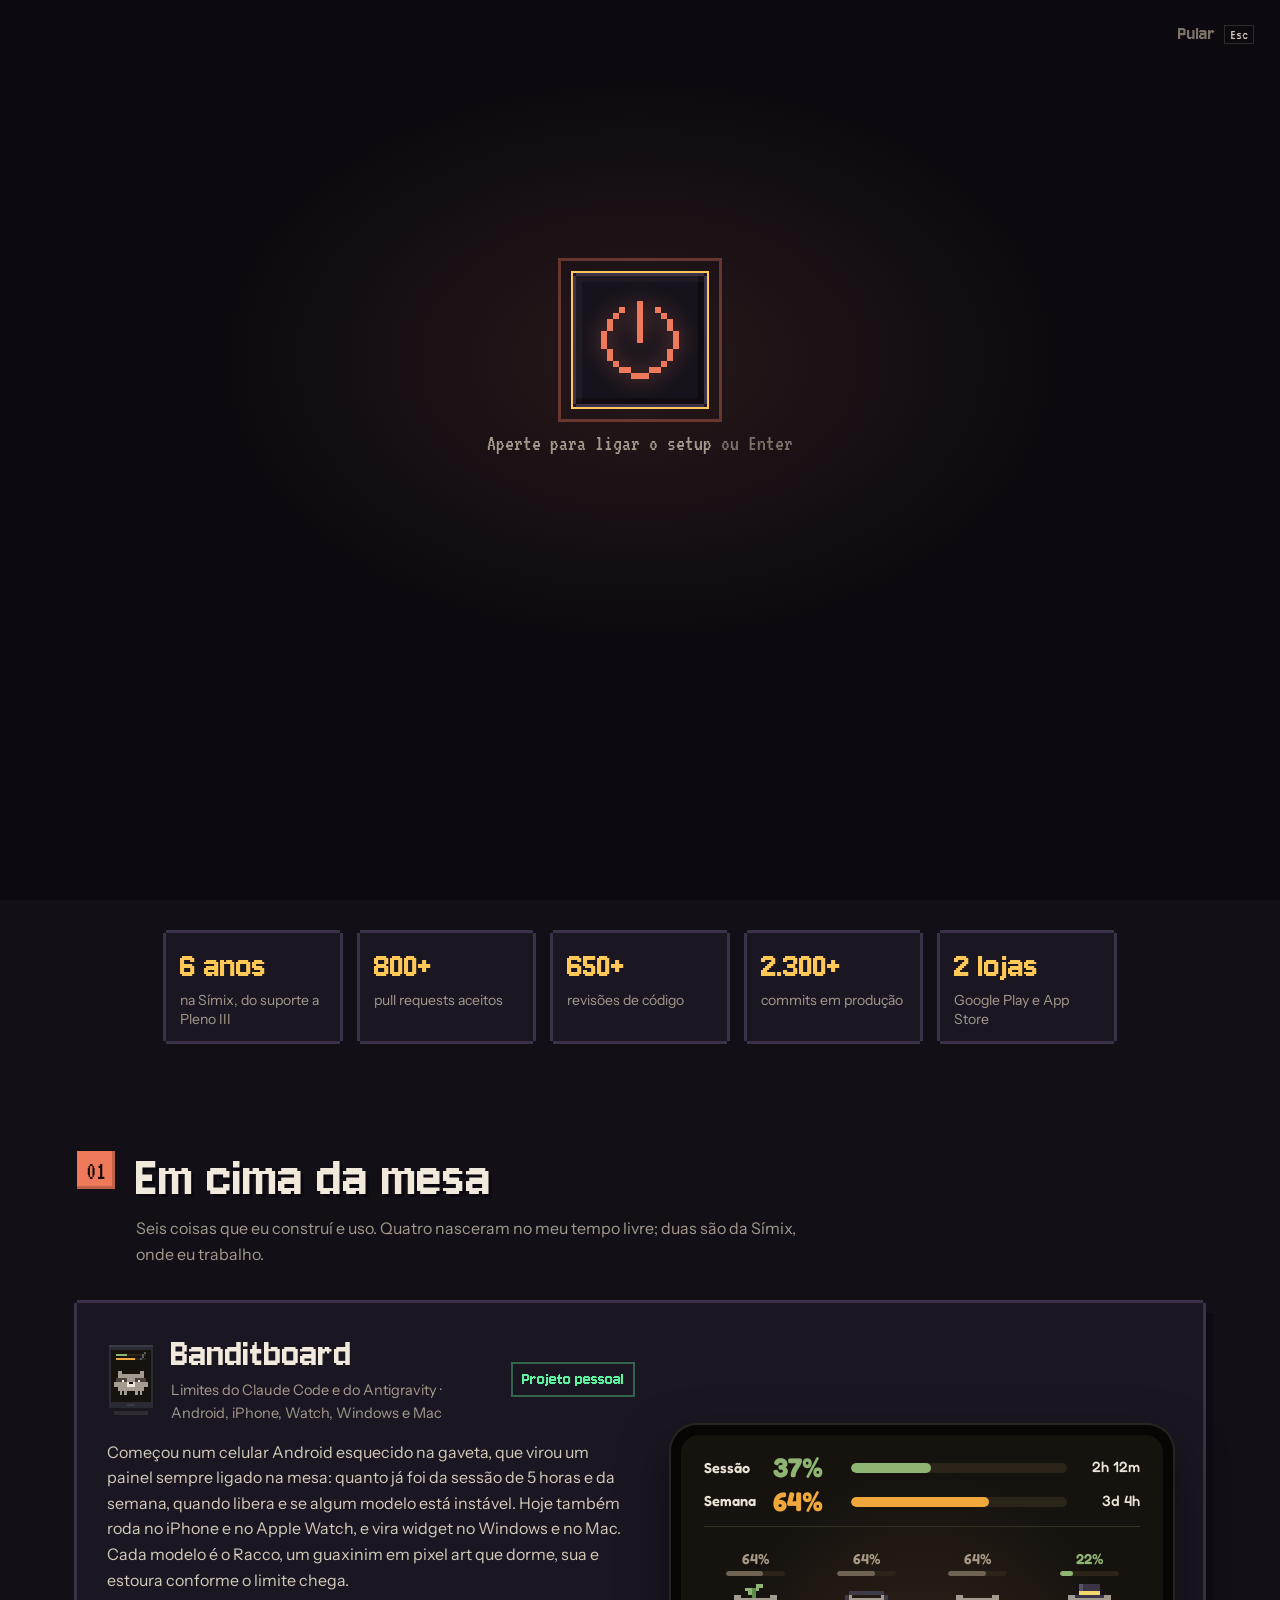
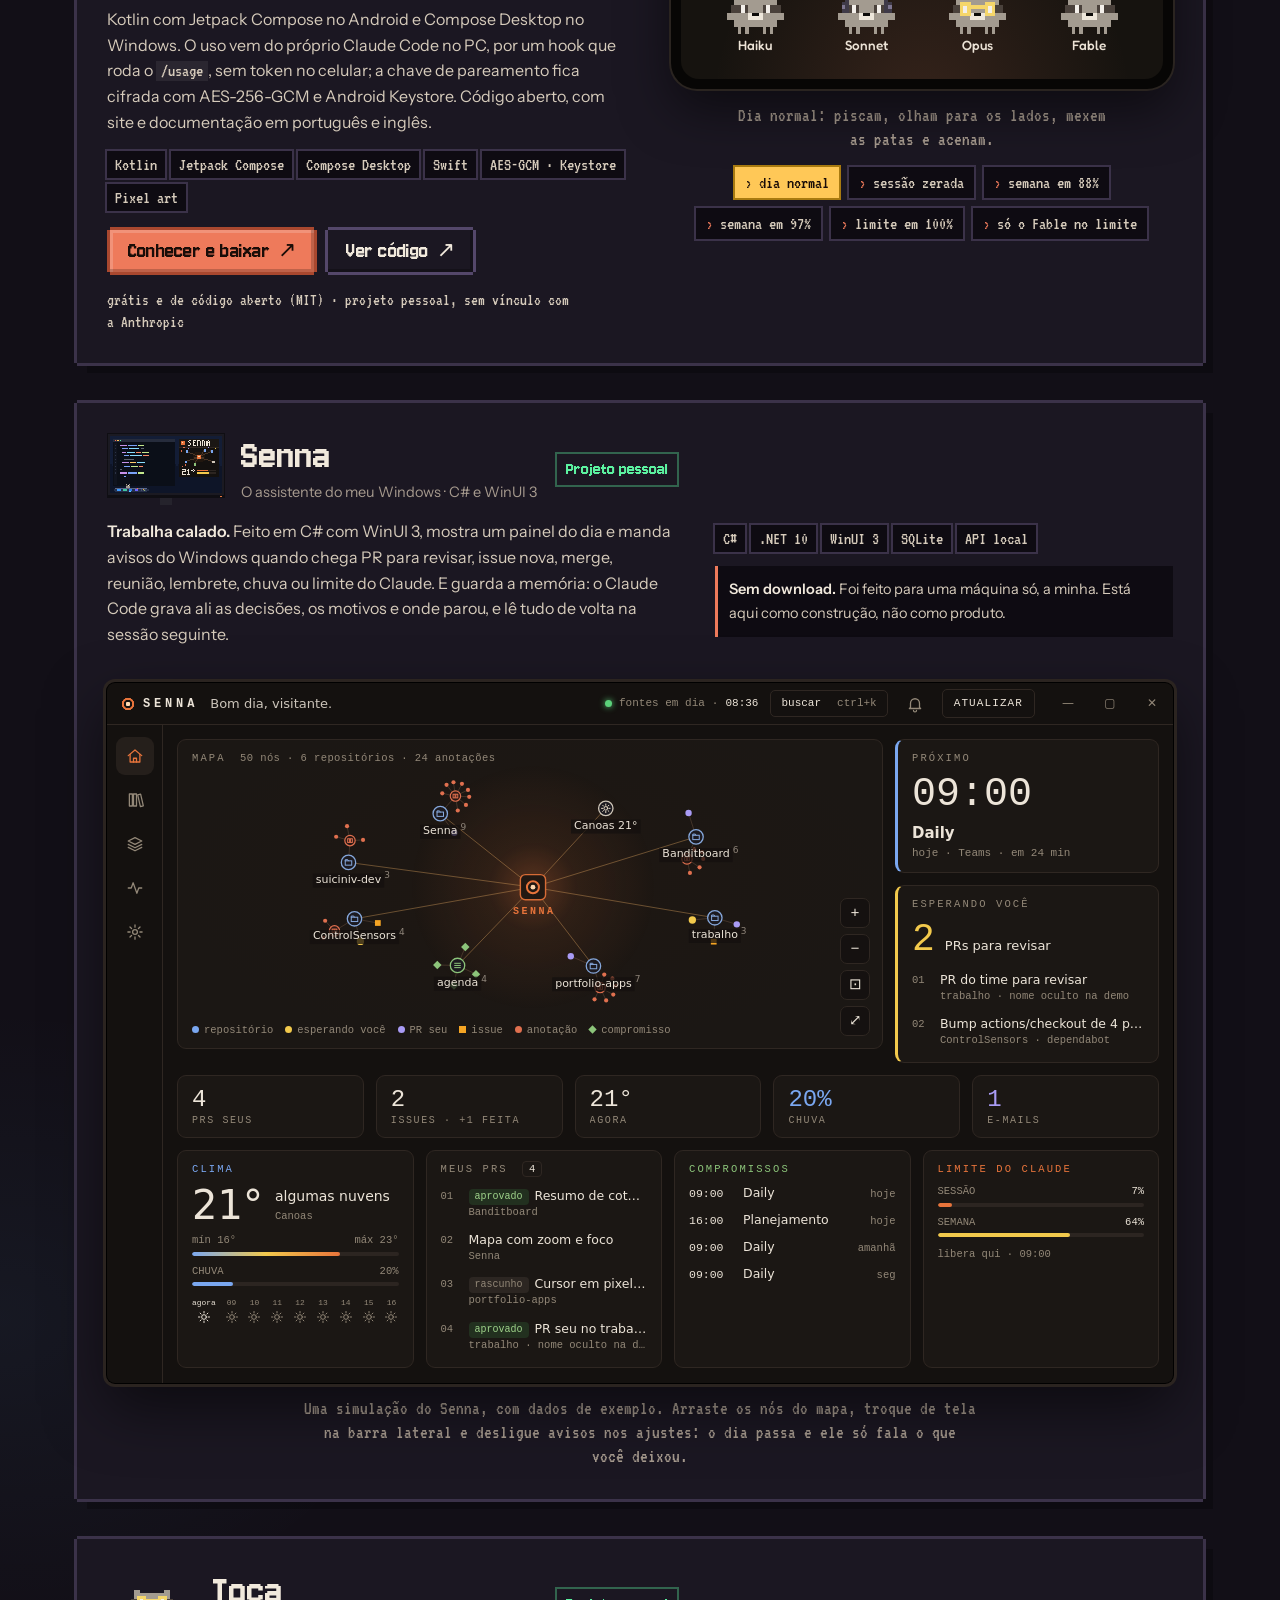
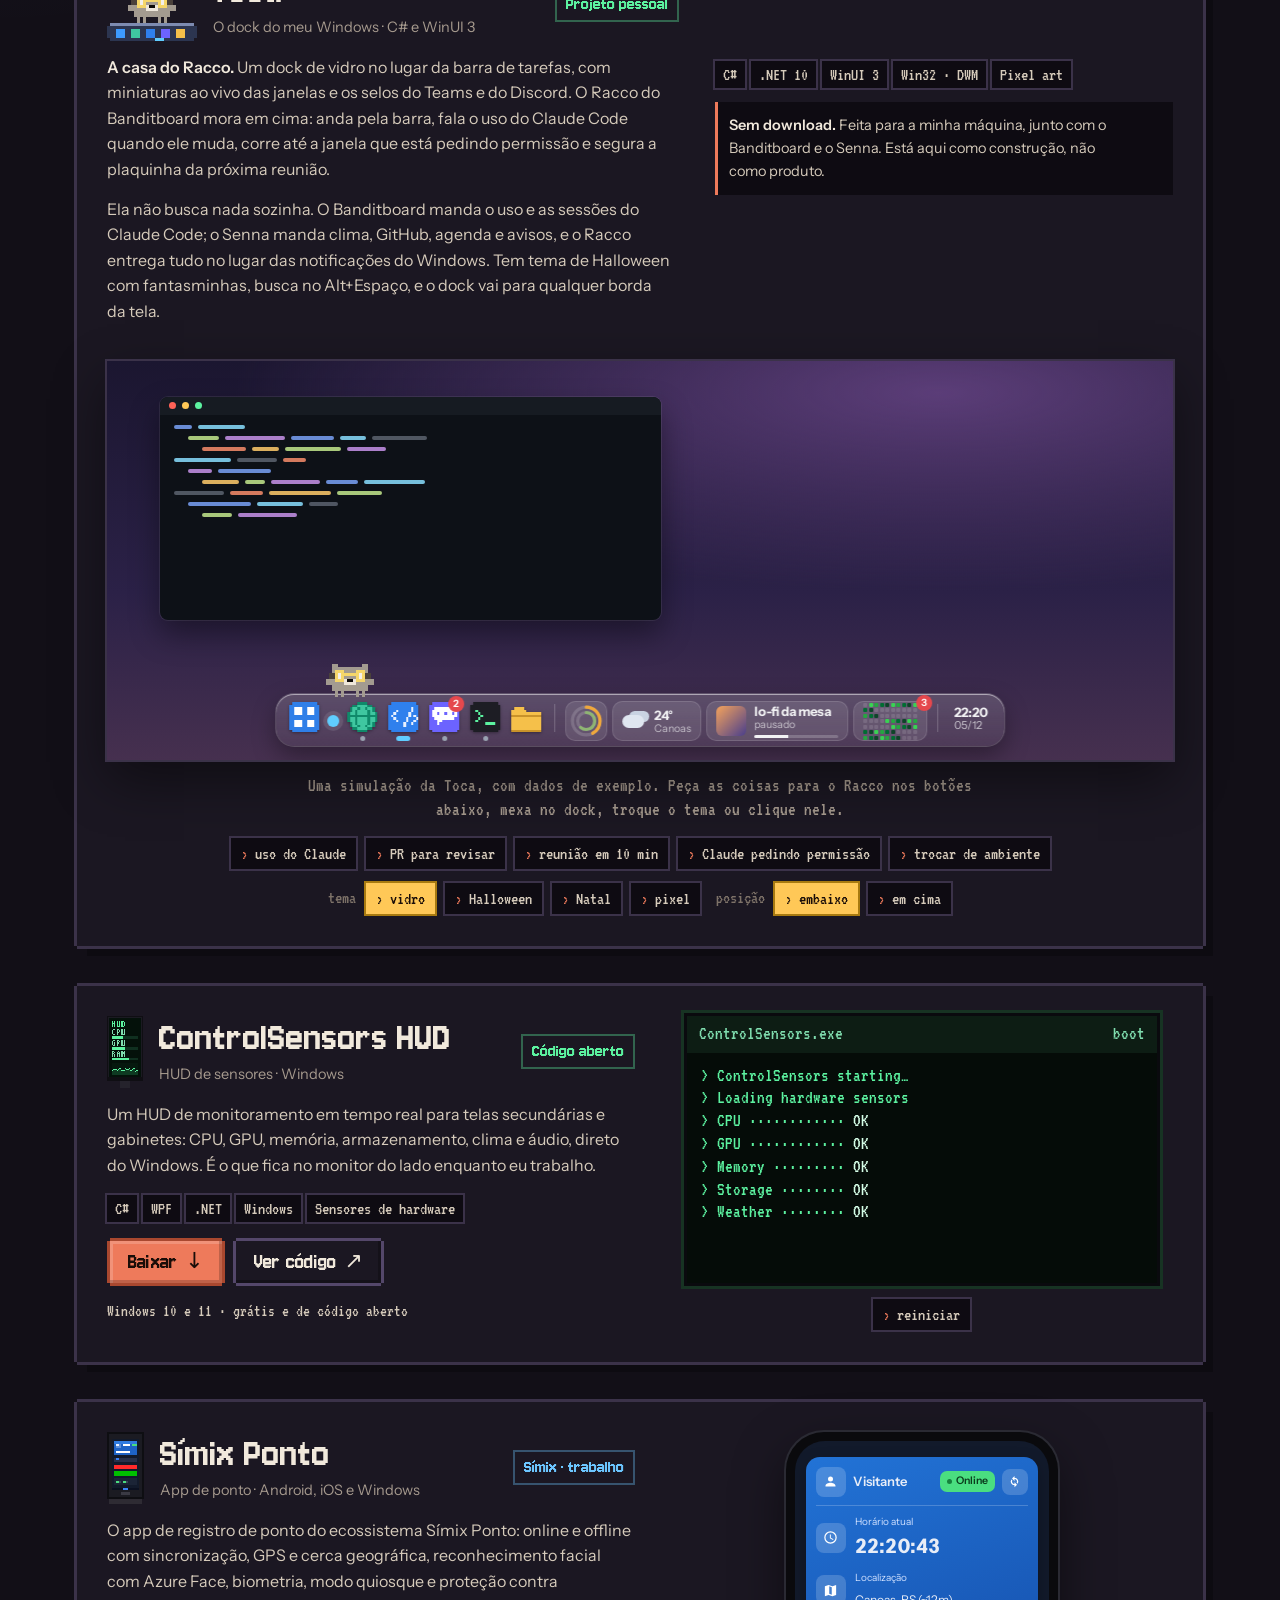
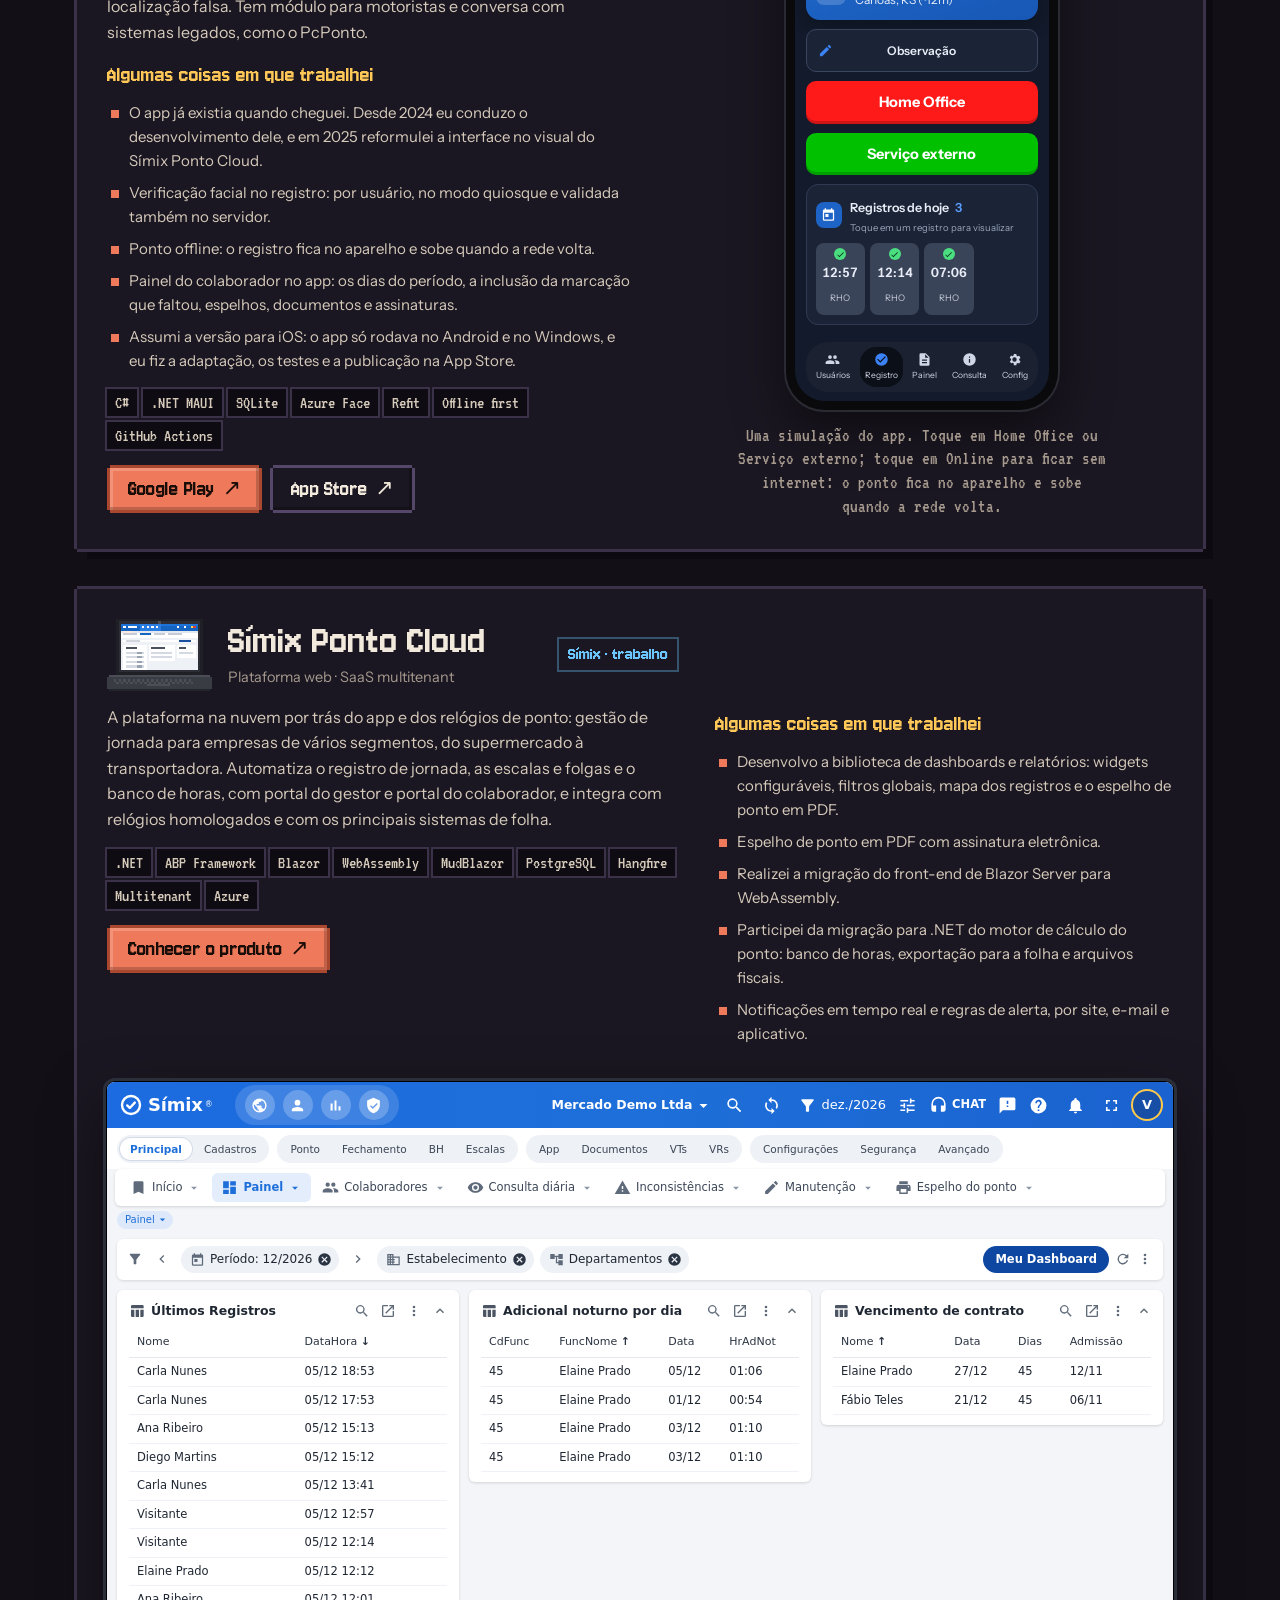
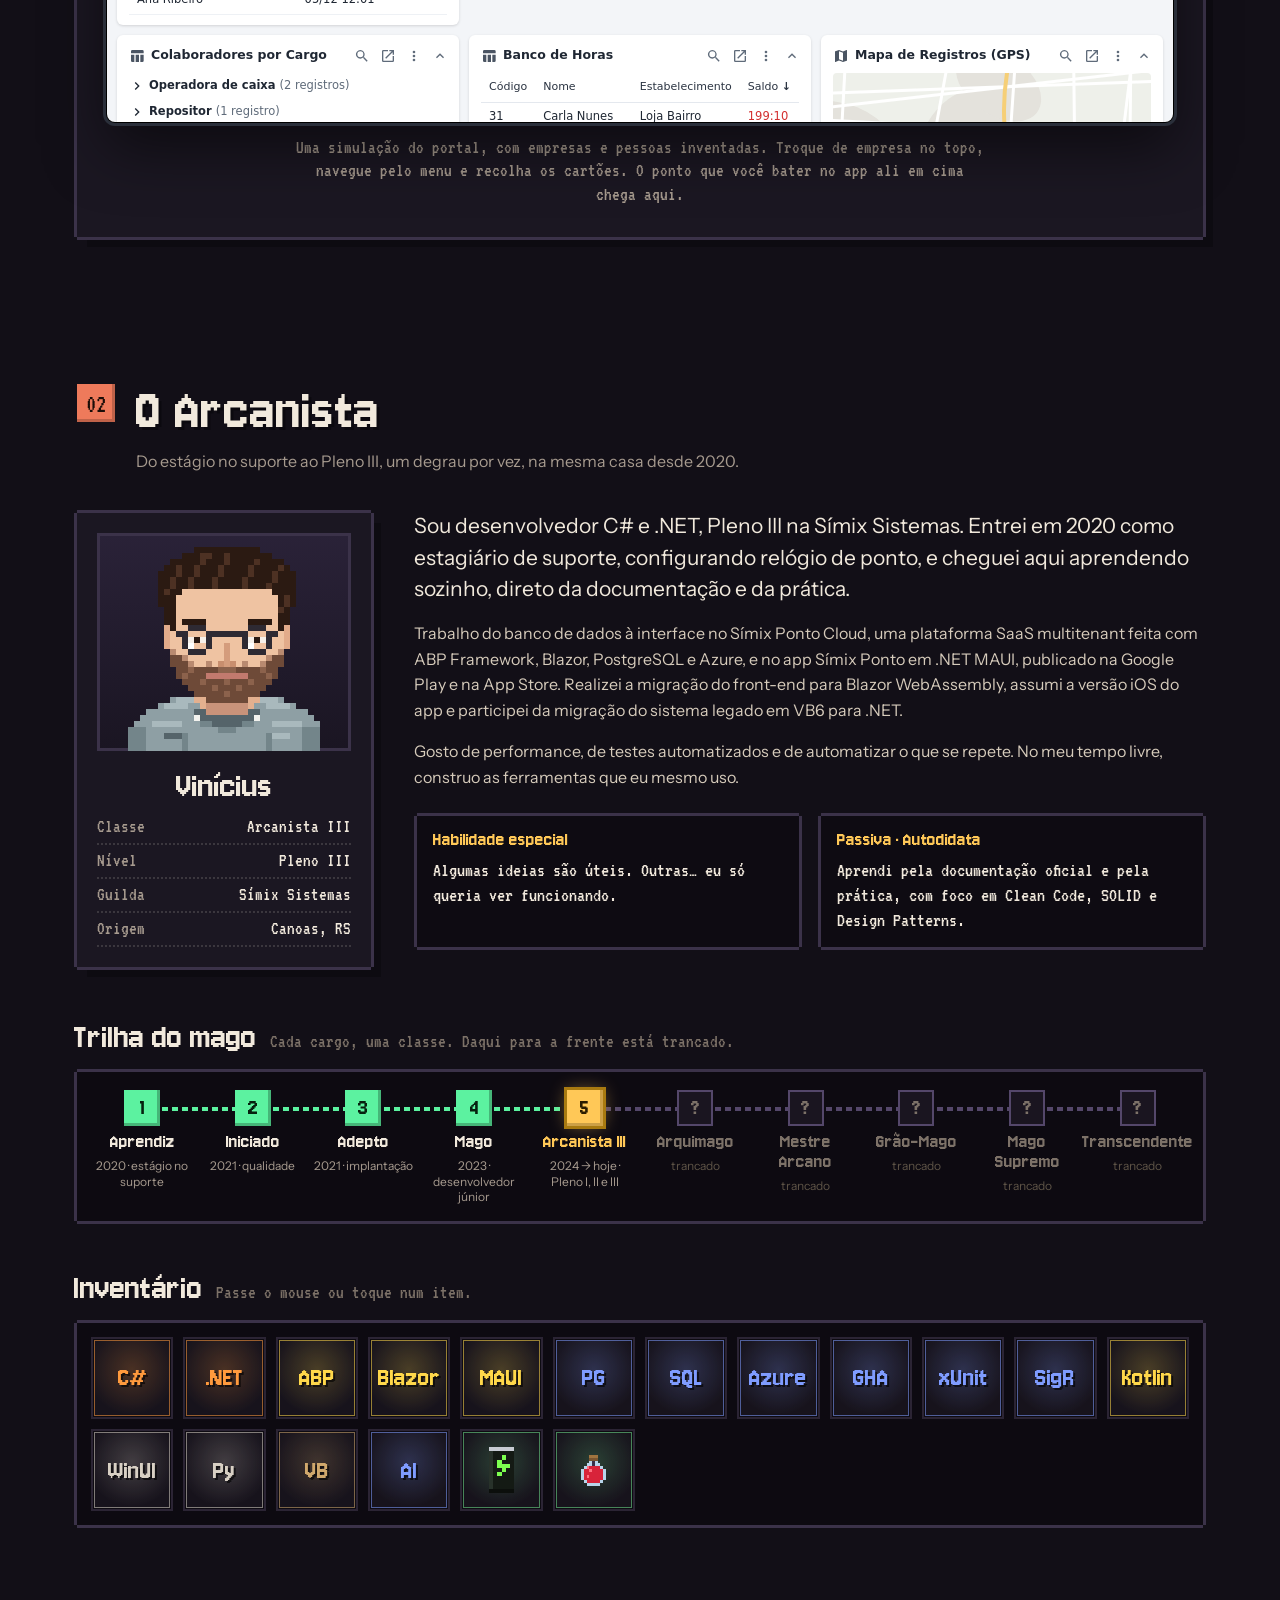
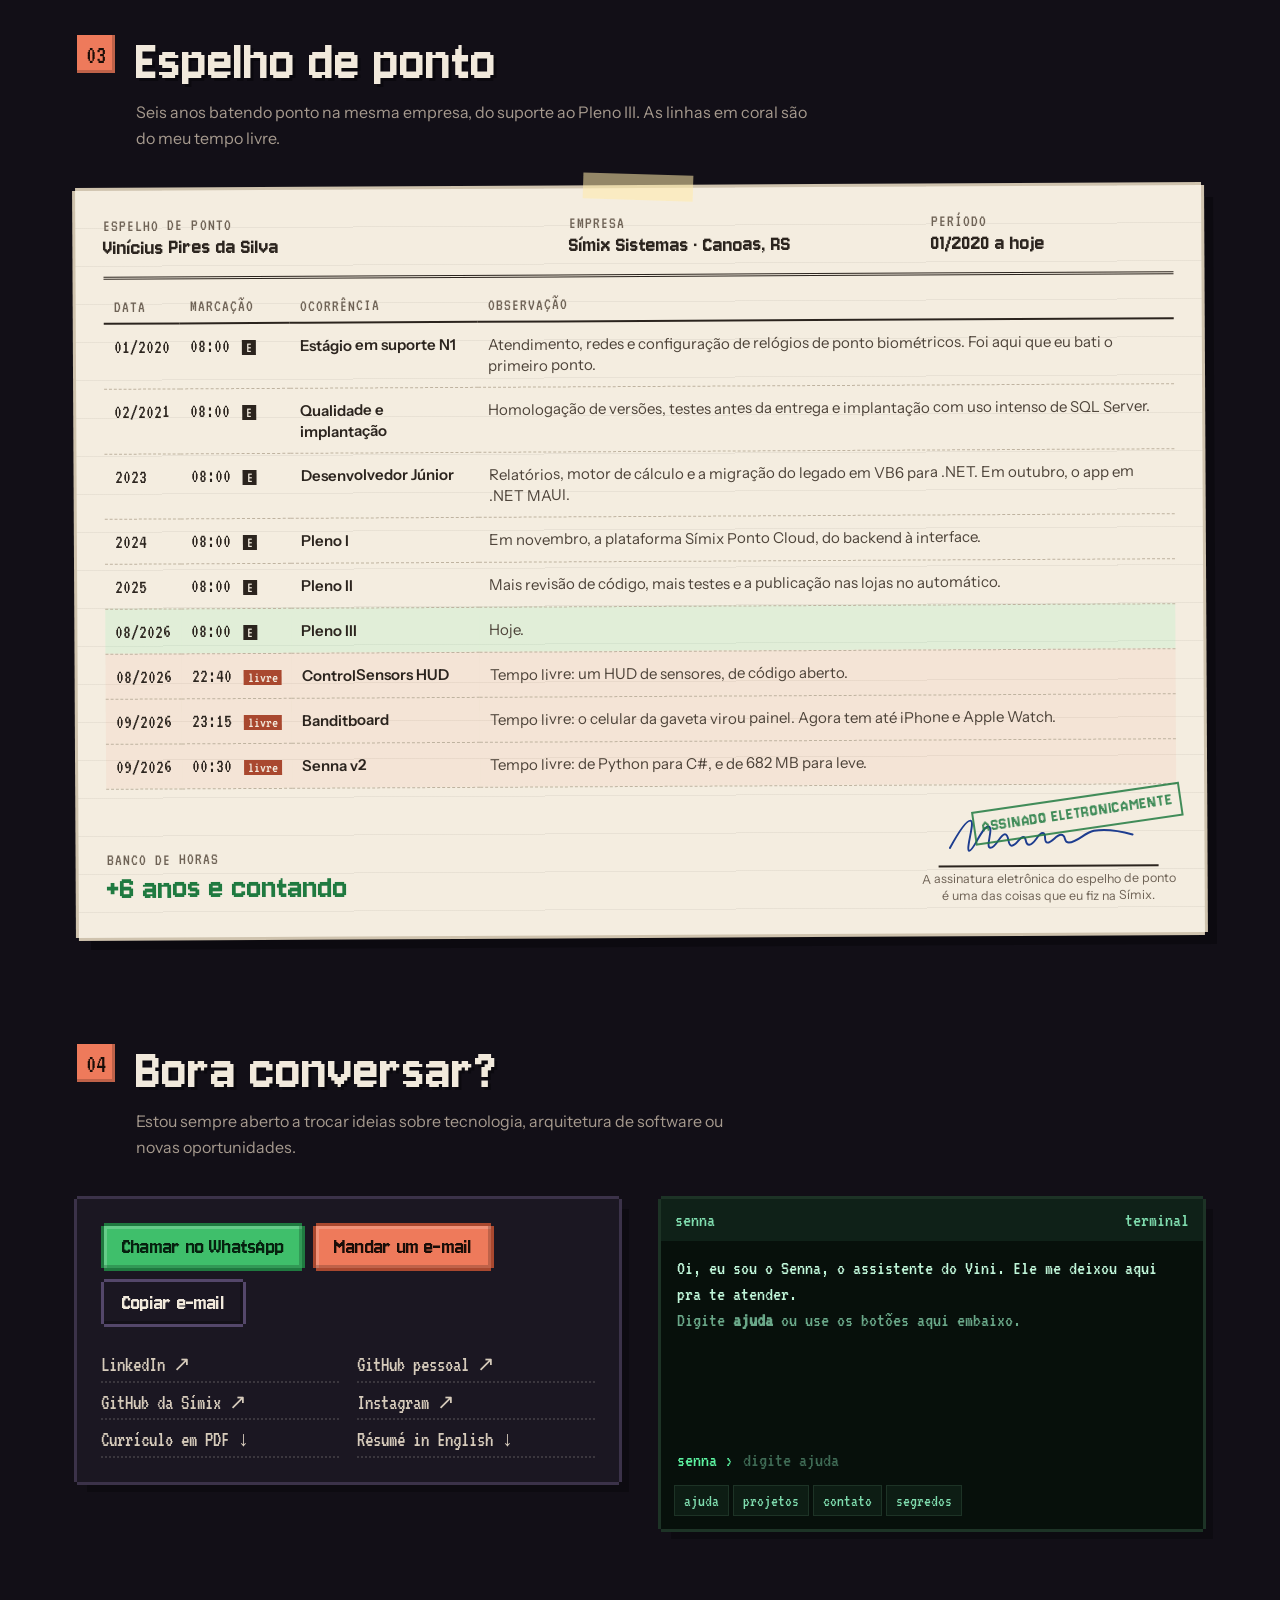
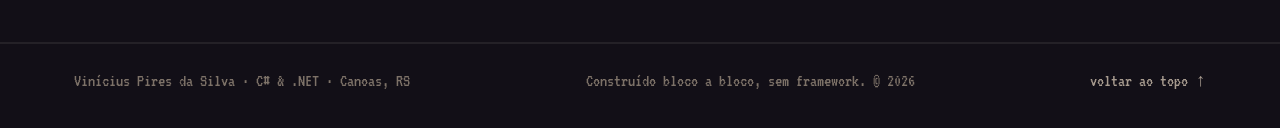
==== index.html @ 5be79c75 "Endereço novo suiciniv.dev, Banditboard em banditboard.suiciniv.dev e 2.300+ commits no topo e nos c" ====
<!DOCTYPE html>
<html lang="pt-BR">
<head>
<meta charset="utf-8">
<meta name="viewport" content="width=device-width, initial-scale=1">
<title>Vinícius Pires da Silva · suiciniv.dev</title>
<meta name="description" content="Vinícius Pires da Silva, desenvolvedor C# e .NET, Pleno III na Símix. Uma mesa em pixel art com os projetos que eu construí: Banditboard, Senna, Toca, ControlSensors HUD e o Símix Ponto.">
<meta name="theme-color" content="#120f17">
<meta property="og:type" content="website">
<meta property="og:url" content="https://suiciniv.dev/">
<meta property="og:title" content="Vinícius Pires da Silva · suiciniv.dev">
<meta property="og:description" content="Desenvolvedor C# e .NET. Ligue o setup e explore a minha mesa em pixel art: cada aparelho é um projeto.">
<meta property="og:locale" content="pt_BR">
<meta property="og:locale:alternate" content="en_US">
<meta property="og:image" content="https://suiciniv.dev/assets/preview.jpg">
<meta property="og:image:width" content="1200">
<meta property="og:image:height" content="630">
<meta property="og:image:alt" content="A mesa do Vinícius em pixel art: o celular com o Racco, o monitor do Senna, o HUD e o notebook com o portal da Símix">
<meta property="og:site_name" content="suiciniv.dev">
<meta name="twitter:card" content="summary_large_image">
<meta name="twitter:title" content="Vinícius Pires da Silva · suiciniv.dev">
<meta name="twitter:image" content="https://suiciniv.dev/assets/preview.jpg">
<link rel="canonical" href="https://suiciniv.dev/">
<link rel="alternate" hreflang="pt-BR" href="https://suiciniv.dev/">
<link rel="alternate" hreflang="en" href="https://suiciniv.dev/en/">
<link rel="alternate" hreflang="x-default" href="https://suiciniv.dev/">
<link rel="icon" href="/assets/favicon.svg" type="image/svg+xml">
<link rel="preconnect" href="https://fonts.googleapis.com">
<link rel="preconnect" href="https://fonts.gstatic.com" crossorigin>
<link href="https://fonts.googleapis.com/css2?family=Jersey+10&family=VT323&family=Instrument+Sans:ital,wght@0,400;0,500;0,600;1,400&family=Fredoka:wght@500;600;700&display=swap" rel="stylesheet">
<link rel="stylesheet" href="/assets/site.css">
<script type="application/ld+json">{"@context":"https://schema.org","@type":"Person","name":"Vinícius Pires da Silva","jobTitle":"Desenvolvedor de Software Pleno III","worksFor":{"@type":"Organization","name":"Símix Sistemas"},"address":{"@type":"PostalAddress","addressLocality":"Canoas","addressRegion":"RS","addressCountry":"BR"},"url":"https://suiciniv.dev/","sameAs":["https://github.com/suiciniv-dev","https://github.com/simix-viniciussilva","https://www.linkedin.com/in/viniciuspiresdasilva/"]}</script>
</head>
<body>
<script>document.documentElement.classList.add('js')</script>

<div class="intro" id="intro" hidden>
  <div class="intro-box">
    <button type="button" class="power" id="power" aria-label="Ligar o setup"><canvas id="powerIco" width="13" height="13" aria-hidden="true"></canvas></button>
    <p class="intro-hint" id="introHint">Aperte para ligar o setup <span>ou Enter</span></p>
    <div class="boot" id="boot" aria-live="polite"></div>
  </div>
  <button type="button" class="intro-skip" id="introSkip">Pular <kbd>Esc</kbd></button>
</div>

<div class="page" id="topo">
  <div id="barra" aria-hidden="true"></div>

  <header class="top">
    <div class="wrap top-in">
      <a class="brand" href="#topo" id="brand" aria-label="suiciniv.dev, voltar ao topo">
        <canvas class="brand-racco" id="brandRacco" width="16" height="14" aria-hidden="true"></canvas>
        <span class="brand-name" aria-hidden="true"><span id="brandNome">suiciniv</span><span class="brand-dev">.dev</span></span>
      </a>
      <nav class="nav" aria-label="Seções">
        <a href="#mesa">Mesa</a>
        <a href="#projetos">Projetos</a>
        <a href="#arcanista">Arcanista</a>
        <a href="#espelho">Carreira</a>
        <a href="#contato">Contato</a>
      </nav>
      <div class="top-actions">
        <button type="button" class="pill" id="btnSegredos" aria-haspopup="dialog"><span class="pill-star" aria-hidden="true">★</span><span id="contaSegredos">0/20</span><span class="sr"> segredos</span></button>
        <button type="button" class="pill pill-sq" id="btnSom" aria-pressed="false" aria-label="Tocar uma música lo-fi"><span aria-hidden="true" id="somIco">♪</span></button>
        <a class="pill pill-sq" href="/en/" hreflang="en" lang="en" id="btnLang" aria-label="English version">EN</a>
        <a class="pill pill-cv" href="/assets/Curriculo-Vinicius-Pires-da-Silva.pdf" download>CV <span aria-hidden="true">↓</span></a>
      </div>
    </div>
  </header>

  <main>
    <section class="hero" id="mesa">
      <div class="wrap stage">
        <div class="hero-top">
          <div>
            <p class="kicker"><span class="dot" aria-hidden="true"></span>suiciniv.dev · Canoas, RS</p>
            <h1>Vinícius Pires da Silva</h1>
            <p class="role">Desenvolvedor C# &amp; .NET · Pleno III na Símix</p>
          </div>
        </div>

        <div class="scene-frame">
          <div class="scene" id="scene">
            <canvas id="mesaCanvas" width="320" height="180" role="img" aria-label="A minha mesa em pixel art: um celular velho com o Racco na tela, o monitor com o Senna e a Toca, o meu dock, na base da tela, um segundo monitor com o HUD de sensores, um notebook com o portal da Símix, um quadro de recados, duas prateleiras com a McLaren do Senna, três Funko Pop, um bloco de grama, uma poção, uma miniatura de Mercedes e um chapéu de mago, a Mimi e o Lúcifer, meus gatos, andando pela mesa e pela janela, o Fred debaixo da mesa e eu de costas na cadeira."></canvas>
            <div class="hots" id="hots"></div>
            <div class="scene-tip" id="sceneTip" hidden></div>
            <div class="scene-balao" id="sceneBalao" hidden></div>
          </div>
        </div>
        <div class="hero-bar">
          <p class="scene-hint"><span class="so-mouse">Passe o mouse e clique nas coisas da mesa.</span><span class="so-toque">Arraste para os lados e toque nas coisas da mesa.</span> Cada aparelho é um projeto; o resto são segredos.</p>
          <div class="hero-cta">
            <a class="btn btn-main" href="#projetos">Ver projetos <span aria-hidden="true">↓</span></a>
            <button type="button" class="btn btn-ghost" data-copiar>Copiar e-mail</button>
          </div>
        </div>

        <div class="legend" id="legend" aria-label="Objetos da mesa">
          <button type="button" data-obj="banditboard">Banditboard</button>
          <button type="button" data-obj="senna">Senna</button>
          <button type="button" data-obj="toca">Toca</button>
          <button type="button" data-obj="hud">ControlSensors HUD</button>
          <button type="button" data-obj="app">Símix Ponto</button>
          <button type="button" data-obj="cloud">Símix Ponto Cloud</button>
        </div>

        <dl class="stats">
          <div><dt>6 anos</dt><dd>na Símix, do suporte a Pleno III</dd></div>
          <div><dt>800+</dt><dd>pull requests aceitos</dd></div>
          <div><dt>650+</dt><dd>revisões de código</dd></div>
          <div><dt>2.300+</dt><dd>commits em produção</dd></div>
          <div><dt>2 lojas</dt><dd>Google Play e App Store</dd></div>
        </dl>
      </div>
    </section>

    <section class="sec" id="projetos">
      <div class="wrap">
        <header class="sec-head">
          <span class="sec-num">01</span>
          <div>
            <h2>Em cima da mesa</h2>
            <p>Seis coisas que eu construí e uso. Quatro nasceram no meu tempo livre; duas são da Símix, onde eu trabalho.</p>
          </div>
        </header>

        <article class="quest" id="banditboard">
          <div class="quest-body">
            <div class="quest-head">
              <canvas class="quest-ico" data-ico="banditboard" aria-hidden="true"></canvas>
              <div>
                <h3>Banditboard</h3>
                <p class="sub">Limites do Claude Code e do Antigravity · Android, iPhone, Watch, Windows e Mac</p>
              </div>
              <span class="tag tag-me">Projeto pessoal</span>
            </div>
            <p>Começou num celular Android esquecido na gaveta, que virou um painel sempre ligado na mesa: quanto já foi da sessão de 5 horas e da semana, quando libera e se algum modelo está instável. Hoje também roda no iPhone e no Apple Watch, e vira widget no Windows e no Mac. Cada modelo é o Racco, um guaxinim em pixel art que dorme, sua e estoura conforme o limite chega.</p>
            <p>Kotlin com Jetpack Compose no Android e Compose Desktop no Windows. O uso vem do próprio Claude Code no PC, por um hook que roda o <code>/usage</code>, sem token no celular; a chave de pareamento fica cifrada com AES-256-GCM e Android Keystore. Código aberto, com site e documentação em português e inglês.</p>
            <ul class="chips"><li>Kotlin</li><li>Jetpack Compose</li><li>Compose Desktop</li><li>Swift</li><li>AES-GCM · Keystore</li><li>Pixel art</li></ul>
            <div class="links">
              <a class="btn btn-main" href="https://banditboard.suiciniv.dev/" target="_blank" rel="noopener noreferrer">Conhecer e baixar <span aria-hidden="true">↗</span></a>
              <a class="btn btn-ghost" href="https://github.com/suiciniv-dev/banditboard" target="_blank" rel="noopener noreferrer">Ver código <span aria-hidden="true">↗</span></a>
            </div>
            <p class="fine">grátis e de código aberto (MIT) · projeto pessoal, sem vínculo com a Anthropic</p>
          </div>
          <div class="quest-demo">
            <div class="phone" role="img" aria-label="Tela do Banditboard: sessão e semana em cima e os quatro Raccos com a barra de cada modelo">
              <div class="screen">
                <div id="cbRows"></div>
                <div class="cb-sep"></div>
                <div class="cb-mascots" id="cbMascots"></div>
              </div>
            </div>
            <p class="demo-cap" id="cbFala">&nbsp;</p>
            <div class="cmds" id="cbCenas">
              <button type="button" class="cmd" data-cena="normal" data-ativo="1">dia normal</button>
              <button type="button" class="cmd" data-cena="dormindo">sessão zerada</button>
              <button type="button" class="cmd" data-cena="suando">semana em 88%</button>
              <button type="button" class="cmd" data-cena="vermelho">semana em 97%</button>
              <button type="button" class="cmd" data-cena="esgotado">limite em 100%</button>
              <button type="button" class="cmd" data-cena="fable">só o Fable no limite</button>
            </div>
          </div>
        </article>

        <article class="quest quest-wide" id="senna">
          <div class="quest-body">
            <div class="quest-head">
              <canvas class="quest-ico" data-ico="senna" aria-hidden="true"></canvas>
              <div>
                <h3>Senna</h3>
                <p class="sub">O assistente do meu Windows · C# e WinUI 3</p>
              </div>
              <span class="tag tag-me">Projeto pessoal</span>
            </div>
            <p><b>Trabalha calado.</b> Feito em C# com WinUI 3, mostra um painel do dia e manda avisos do Windows quando chega PR para revisar, issue nova, merge, reunião, lembrete, chuva ou limite do Claude. E guarda a memória: o Claude Code grava ali as decisões, os motivos e onde parou, e lê tudo de volta na sessão seguinte.</p>
          </div>
          <div class="quest-body quest-side">
            <ul class="chips"><li>C#</li><li>.NET 10</li><li>WinUI 3</li><li>SQLite</li><li>API local</li></ul>
            <p class="note"><b>Sem download.</b> Foi feito para uma máquina só, a minha. Está aqui como construção, não como produto.</p>
          </div>
          <div class="quest-demo quest-full">
            <div class="sw" id="sennaWin" role="region" aria-label="Simulação do Senna"></div>
            <p class="demo-cap">Uma simulação do Senna, com dados de exemplo. Arraste os nós do mapa, troque de tela na barra lateral e desligue avisos nos ajustes: o dia passa e ele só fala o que você deixou.</p>
          </div>
        </article>

        <article class="quest quest-wide" id="toca">
          <div class="quest-body">
            <div class="quest-head">
              <canvas class="quest-ico" data-ico="toca" aria-hidden="true"></canvas>
              <div>
                <h3>Toca</h3>
                <p class="sub">O dock do meu Windows · C# e WinUI 3</p>
              </div>
              <span class="tag tag-me">Projeto pessoal</span>
            </div>
            <p><b>A casa do Racco.</b> Um dock de vidro no lugar da barra de tarefas, com miniaturas ao vivo das janelas e os selos do Teams e do Discord. O Racco do Banditboard mora em cima: anda pela barra, fala o uso do Claude Code quando ele muda, corre até a janela que está pedindo permissão e segura a plaquinha da próxima reunião.</p>
            <p>Ela não busca nada sozinha. O Banditboard manda o uso e as sessões do Claude Code; o Senna manda clima, GitHub, agenda e avisos, e o Racco entrega tudo no lugar das notificações do Windows. Tem tema de Halloween com fantasminhas, busca no Alt+Espaço, e o dock vai para qualquer borda da tela.</p>
          </div>
          <div class="quest-body quest-side">
            <ul class="chips"><li>C#</li><li>.NET 10</li><li>WinUI 3</li><li>Win32 · DWM</li><li>Pixel art</li></ul>
            <p class="note"><b>Sem download.</b> Feita para a minha máquina, junto com o Banditboard e o Senna. Está aqui como construção, não como produto.</p>
          </div>
          <div class="quest-demo quest-full">
            <div class="tc" id="tocaDemo" role="region" aria-label="Simulação da Toca"></div>
            <p class="demo-cap" id="tocaFala">Uma simulação da Toca, com dados de exemplo. Peça as coisas para o Racco nos botões abaixo, mexa no dock, troque o tema ou clique nele.</p>
            <div class="cmds" id="tocaCmds">
              <button type="button" class="cmd" data-tc="uso">uso do Claude</button>
              <button type="button" class="cmd" data-tc="pr">PR para revisar</button>
              <button type="button" class="cmd" data-tc="reuniao">reunião em 10 min</button>
              <button type="button" class="cmd" data-tc="permissao">Claude pedindo permissão</button>
              <button type="button" class="cmd" data-tc="ambiente">trocar de ambiente</button>
            </div>
            <div class="cmds tc-opcoes" id="tocaOpcoes">
              <span class="tc-rot">tema</span>
              <button type="button" class="cmd" data-tema="vidro" data-ativo="1">vidro</button>
              <button type="button" class="cmd" data-tema="halloween">Halloween</button>
              <button type="button" class="cmd" data-tema="natal">Natal</button>
              <button type="button" class="cmd" data-tema="pixel">pixel</button>
              <span class="tc-rot">posição</span>
              <button type="button" class="cmd" data-pos="baixo" data-ativo="1">embaixo</button>
              <button type="button" class="cmd" data-pos="cima">em cima</button>
            </div>
          </div>
        </article>

        <article class="quest" id="hud">
          <div class="quest-body">
            <div class="quest-head">
              <canvas class="quest-ico" data-ico="hud" aria-hidden="true"></canvas>
              <div>
                <h3>ControlSensors HUD</h3>
                <p class="sub">HUD de sensores · Windows</p>
              </div>
              <span class="tag tag-me">Código aberto</span>
            </div>
            <p>Um HUD de monitoramento em tempo real para telas secundárias e gabinetes: CPU, GPU, memória, armazenamento, clima e áudio, direto do Windows. É o que fica no monitor do lado enquanto eu trabalho.</p>
            <ul class="chips"><li>C#</li><li>WPF</li><li>.NET</li><li>Windows</li><li>Sensores de hardware</li></ul>
            <div class="links">
              <a class="btn btn-main" href="https://github.com/suiciniv-dev/ControlSensors/releases/latest" target="_blank" rel="noopener noreferrer">Baixar <span aria-hidden="true">↓</span></a>
              <a class="btn btn-ghost" href="https://github.com/suiciniv-dev/ControlSensors" target="_blank" rel="noopener noreferrer">Ver código <span aria-hidden="true">↗</span></a>
            </div>
            <p class="fine">Windows 10 e 11 · grátis e de código aberto</p>
          </div>
          <div class="quest-demo">
            <div class="hud-box" role="img" aria-label="Painel do ControlSensors com CPU, GPU, memória, disco, clima e áudio">
              <div class="hud-bar"><span>ControlSensors.exe</span><span id="hudStatus">boot</span></div>
              <div class="hud-term" id="hudTerm"></div>
              <div class="hud-grid" id="hudGrid" hidden></div>
            </div>
            <div class="cmds"><button type="button" class="cmd" id="hudReboot">reiniciar</button></div>
          </div>
        </article>

        <article class="quest quest-work" id="app">
          <div class="quest-body">
            <div class="quest-head">
              <canvas class="quest-ico" data-ico="app" aria-hidden="true"></canvas>
              <div>
                <h3>Símix Ponto</h3>
                <p class="sub">App de ponto · Android, iOS e Windows</p>
              </div>
              <span class="tag tag-work">Símix · trabalho</span>
            </div>
            <p>O app de registro de ponto do ecossistema Símix Ponto: online e offline com sincronização, GPS e cerca geográfica, reconhecimento facial com Azure Face, biometria, modo quiosque e proteção contra localização falsa. Tem módulo para motoristas e conversa com sistemas legados, como o PcPonto.</p>
            <h4>Algumas coisas em que trabalhei</h4>
            <ul class="feats">
              <li>O app já existia quando cheguei. Desde 2024 eu conduzo o desenvolvimento dele, e em 2025 reformulei a interface no visual do Símix Ponto Cloud.</li>
              <li>Verificação facial no registro: por usuário, no modo quiosque e validada também no servidor.</li>
              <li>Ponto offline: o registro fica no aparelho e sobe quando a rede volta.</li>
              <li>Painel do colaborador no app: os dias do período, a inclusão da marcação que faltou, espelhos, documentos e assinaturas.</li>
              <li>Assumi a versão para iOS: o app só rodava no Android e no Windows, e eu fiz a adaptação, os testes e a publicação na App Store.</li>
            </ul>
            <ul class="chips"><li>C#</li><li>.NET MAUI</li><li>SQLite</li><li>Azure Face</li><li>Refit</li><li>Offline first</li><li>GitHub Actions</li></ul>
            <div class="links">
              <a class="btn btn-main" href="https://play.google.com/store/apps/details?id=com.simix.ponto.app" target="_blank" rel="noopener noreferrer">Google Play <span aria-hidden="true">↗</span></a>
              <a class="btn btn-ghost" href="https://apps.apple.com/us/app/s%C3%ADmix-ponto/id6454298944" target="_blank" rel="noopener noreferrer">App Store <span aria-hidden="true">↗</span></a>
            </div>
          </div>
          <div class="quest-demo">
            <div class="mini-phone">
              <div class="mp-screen">
                <div class="mp-card">
                  <div class="mp-row1">
                    <span class="mp-ico"><svg viewBox="0 0 24 24"><path d="M12 12a4 4 0 1 0 0-8 4 4 0 0 0 0 8zm0 2c-3.3 0-8 1.7-8 5v1h16v-1c0-3.3-4.7-5-8-5z"/></svg></span>
                    <b>Visitante</b>
                    <button type="button" class="mp-net" id="mpNet" aria-pressed="true">Online</button>
                    <span class="mp-ico mp-sync" id="mpSync"><svg viewBox="0 0 24 24"><path d="M12 6V3L8 7l4 4V8a4 4 0 0 1 3.5 6l1.5 1.4A6 6 0 0 0 12 6zm-3.5 4L7 8.6A6 6 0 0 0 12 18v3l4-4-4-4v3a4 4 0 0 1-3.5-6z"/></svg></span>
                  </div>
                  <div class="mp-info"><span class="mp-ico"><svg viewBox="0 0 24 24"><path d="M12 2a10 10 0 1 0 0 20 10 10 0 0 0 0-20zm0 18a8 8 0 1 1 0-16 8 8 0 0 1 0 16zm.5-13H11v6l5 3 .8-1.2-4.3-2.6z"/></svg></span><div><small>Horário atual</small><b id="mpClock">--:--:--</b></div></div>
                  <div class="mp-info"><span class="mp-ico"><svg viewBox="0 0 24 24"><path d="M15 5 9 3 3 5v16l6-2 6 2 6-2V3l-6 2zm-1 13.7-4-1.4V5.3l4 1.4v12z"/></svg></span><div><small>Localização</small><span>Canoas, RS (~12m)</span></div></div>
                </div>
                <div class="mp-obs"><svg viewBox="0 0 24 24"><path d="M3 17.2V21h3.8L17.8 10 14 6.2 3 17.2zM20.7 7a1 1 0 0 0 0-1.4l-2.3-2.3a1 1 0 0 0-1.4 0l-1.8 1.8 3.8 3.8L20.7 7z"/></svg>Observação</div>
                <button type="button" class="mp-b mp-red" data-tipo="RHO">Home Office</button>
                <button type="button" class="mp-b mp-green" data-tipo="RSE">Serviço externo</button>
                <div class="mp-hoje">
                  <div class="mp-hh"><span class="mp-ico"><svg viewBox="0 0 24 24"><path d="M19 4h-1V2h-2v2H8V2H6v2H5a2 2 0 0 0-2 2v14a2 2 0 0 0 2 2h14a2 2 0 0 0 2-2V6a2 2 0 0 0-2-2zm0 16H5V9h14v11zM7 11h5v5H7z"/></svg></span><div><b>Registros de hoje <em id="mpQtd">3</em></b><small>Toque em um registro para visualizar</small></div></div>
                  <div class="mp-tiles" id="mpList"><div class="mp-tile"><i></i><b>12:57</b><small>RHO</small></div><div class="mp-tile"><i></i><b>12:14</b><small>RHO</small></div><div class="mp-tile"><i></i><b>07:06</b><small>RHO</small></div></div>
                </div>
                <nav class="mp-nav" aria-hidden="true">
                  <span><svg viewBox="0 0 24 24"><path d="M16 11a3 3 0 1 0 0-6 3 3 0 0 0 0 6zm-8 0a3 3 0 1 0 0-6 3 3 0 0 0 0 6zm0 2c-2.3 0-7 1.2-7 3.5V19h14v-2.5C15 14.2 10.3 13 8 13zm8 0h-1c1.2.8 2 2 2 3.4V19h6v-2.5c0-2.3-4.7-3.5-7-3.5z"/></svg>Usuários</span>
                  <span class="on"><svg viewBox="0 0 24 24"><path d="M12 2a10 10 0 1 0 0 20 10 10 0 0 0 0-20zm-2 15-5-5 1.4-1.4 3.6 3.6 7.6-7.6L19 8l-9 9z"/></svg>Registro</span>
                  <span><svg viewBox="0 0 24 24"><path d="M14 2H6a2 2 0 0 0-2 2v16a2 2 0 0 0 2 2h12a2 2 0 0 0 2-2V8l-6-6zm2 16H8v-2h8v2zm0-4H8v-2h8v2zm-3-5V3.5L18.5 9H13z"/></svg>Painel</span>
                  <span><svg viewBox="0 0 24 24"><path d="M12 2a10 10 0 1 0 0 20 10 10 0 0 0 0-20zm1 15h-2v-6h2v6zm0-8h-2V7h2v2z"/></svg>Consulta</span>
                  <span><svg viewBox="0 0 24 24"><path d="M19.4 13a7.6 7.6 0 0 0 0-2l2.1-1.6-2-3.5-2.5 1a7.4 7.4 0 0 0-1.7-1L15 3h-4l-.4 2.6a7.4 7.4 0 0 0-1.7 1l-2.5-1-2 3.5L6.6 11a7.6 7.6 0 0 0 0 2l-2.1 1.6 2 3.5 2.5-1a7.4 7.4 0 0 0 1.7 1L11 21h4l.4-2.6a7.4 7.4 0 0 0 1.7-1l2.5 1 2-3.5-2.1-1.6zM12 15.5a3.5 3.5 0 1 1 0-7 3.5 3.5 0 0 1 0 7z"/></svg>Config</span>
                </nav>
                <div class="mp-toast" id="mpToast" aria-live="polite"></div>
                <div class="mp-sheet" id="mpSheet">
                  <div class="mp-cam" id="mpCam"><canvas id="mpFace" width="24" height="24" aria-hidden="true"></canvas><i class="c1"></i><i class="c2"></i><i class="c3"></i><i class="c4"></i><span class="mp-scan"></span></div>
                  <p class="mp-msg" id="mpMsg" aria-live="polite">Verificando o rosto…</p>
                </div>
              </div>
            </div>
            <p class="demo-cap">Uma simulação do app. Toque em Home Office ou Serviço externo; toque em Online para ficar sem internet: o ponto fica no aparelho e sobe quando a rede volta.</p>
          </div>
        </article>

        <article class="quest quest-work quest-wide" id="ponto-cloud">
          <div class="quest-body">
            <div class="quest-head">
              <canvas class="quest-ico" data-ico="cloud" aria-hidden="true"></canvas>
              <div>
                <h3>Símix Ponto Cloud</h3>
                <p class="sub">Plataforma web · SaaS multitenant</p>
              </div>
              <span class="tag tag-work">Símix · trabalho</span>
            </div>
            <p>A plataforma na nuvem por trás do app e dos relógios de ponto: gestão de jornada para empresas de vários segmentos, do supermercado à transportadora. Automatiza o registro de jornada, as escalas e folgas e o banco de horas, com portal do gestor e portal do colaborador, e integra com relógios homologados e com os principais sistemas de folha.</p>
            <ul class="chips"><li>.NET</li><li>ABP Framework</li><li>Blazor</li><li>WebAssembly</li><li>MudBlazor</li><li>PostgreSQL</li><li>Hangfire</li><li>Multitenant</li><li>Azure</li></ul>
            <div class="links">
              <a class="btn btn-main" href="https://simix.com.br/sistema/" target="_blank" rel="noopener noreferrer">Conhecer o produto <span aria-hidden="true">↗</span></a>
            </div>
          </div>
          <div class="quest-body quest-side">
            <h4>Algumas coisas em que trabalhei</h4>
            <ul class="feats">
              <li>Desenvolvo a biblioteca de dashboards e relatórios: widgets configuráveis, filtros globais, mapa dos registros e o espelho de ponto em PDF.</li>
              <li>Espelho de ponto em PDF com assinatura eletrônica.</li>
              <li>Realizei a migração do front-end de Blazor Server para WebAssembly.</li>
              <li>Participei da migração para .NET do motor de cálculo do ponto: banco de horas, exportação para a folha e arquivos fiscais.</li>
              <li>Notificações em tempo real e regras de alerta, por site, e-mail e aplicativo.</li>
            </ul>
          </div>
          <div class="quest-demo quest-full">
            <div class="cw" id="cloudWin" role="region" aria-label="Simulação do portal Símix Ponto Cloud"></div>
            <p class="demo-cap">Uma simulação do portal, com empresas e pessoas inventadas. Troque de empresa no topo, navegue pelo menu e recolha os cartões. O ponto que você bater no app ali em cima chega aqui.</p>
          </div>
        </article>
      </div>
    </section>

    <section class="sec" id="arcanista">
      <div class="wrap">
        <header class="sec-head">
          <span class="sec-num">02</span>
          <div>
            <h2>O Arcanista</h2>
            <p>Do estágio no suporte ao Pleno III, um degrau por vez, na mesma casa desde 2020.</p>
          </div>
        </header>

        <div class="player">
          <div class="char">
            <div class="char-pic"><canvas id="retrato" width="32" height="34" role="img" aria-label="Eu em pixel art: cabelo escuro, óculos redondos, barba e moletom cinza"></canvas></div>
            <p class="char-name">Vinícius</p>
            <dl class="char-meta">
              <div><dt>Classe</dt><dd>Arcanista III</dd></div>
              <div><dt>Nível</dt><dd>Pleno III</dd></div>
              <div><dt>Guilda</dt><dd>Símix Sistemas</dd></div>
              <div><dt>Origem</dt><dd>Canoas, RS</dd></div>
            </dl>
          </div>

          <div class="about">
            <p class="lead">Sou desenvolvedor C# e .NET, Pleno III na Símix Sistemas. Entrei em 2020 como estagiário de suporte, configurando relógio de ponto, e cheguei aqui aprendendo sozinho, direto da documentação e da prática.</p>
            <p>Trabalho do banco de dados à interface no Símix Ponto Cloud, uma plataforma SaaS multitenant feita com ABP Framework, Blazor, PostgreSQL e Azure, e no app Símix Ponto em .NET MAUI, publicado na Google Play e na App Store. Realizei a migração do front-end para Blazor WebAssembly, assumi a versão iOS do app e participei da migração do sistema legado em VB6 para .NET.</p>
            <p>Gosto de performance, de testes automatizados e de automatizar o que se repete. No meu tempo livre, construo as ferramentas que eu mesmo uso.</p>
            <div class="perks">
              <div class="perk"><span class="perk-k">Habilidade especial</span><p>Algumas ideias são úteis. Outras… eu só queria ver funcionando.</p></div>
              <div class="perk"><span class="perk-k">Passiva · Autodidata</span><p>Aprendi pela documentação oficial e pela prática, com foco em Clean Code, SOLID e Design Patterns.</p></div>
            </div>
          </div>
        </div>

        <div class="trilha">
          <div class="inv-head">
            <h3>Trilha do mago</h3>
            <p>Cada cargo, uma classe. Daqui para a frente está trancado.</p>
          </div>
          <ol class="tr">
            <li class="ok"><i>1</i><b>Aprendiz</b><span>2020 · estágio no suporte</span></li>
            <li class="ok"><i>2</i><b>Iniciado</b><span>2021 · qualidade</span></li>
            <li class="ok"><i>3</i><b>Adepto</b><span>2021 · implantação</span></li>
            <li class="ok"><i>4</i><b>Mago</b><span>2023 · desenvolvedor júnior</span></li>
            <li class="atual"><i>5</i><b>Arcanista III</b><span>2024 → hoje · Pleno I, II e III</span></li>
            <li class="tranc"><i>?</i><b>Arquimago</b><span>trancado</span></li>
            <li class="tranc"><i>?</i><b>Mestre Arcano</b><span>trancado</span></li>
            <li class="tranc"><i>?</i><b>Grão-Mago</b><span>trancado</span></li>
            <li class="tranc"><i>?</i><b>Mago Supremo</b><span>trancado</span></li>
            <li class="tranc"><i>?</i><b>Transcendente</b><span>trancado</span></li>
          </ol>
        </div>

        <div class="inv-wrap">
          <div class="inv-head">
            <h3>Inventário</h3>
            <p>Passe o mouse ou toque num item.</p>
          </div>
          <div class="inv" id="inv"></div>
          <div class="item-tip" id="itemTip" role="tooltip" hidden></div>
        </div>
      </div>
    </section>

    <section class="sec" id="espelho">
      <div class="wrap">
        <header class="sec-head">
          <span class="sec-num">03</span>
          <div>
            <h2>Espelho de ponto</h2>
            <p>Seis anos batendo ponto na mesma empresa, do suporte ao Pleno III. As linhas em coral são do meu tempo livre.</p>
          </div>
        </header>

        <div class="paper">
          <div class="paper-head">
            <div><span>Espelho de ponto</span><b>Vinícius Pires da Silva</b></div>
            <div><span>Empresa</span><b>Símix Sistemas · Canoas, RS</b></div>
            <div><span>Período</span><b>01/2020 a hoje</b></div>
          </div>
          <table class="ponto">
            <thead><tr><th scope="col">Data</th><th scope="col">Marcação</th><th scope="col">Ocorrência</th><th scope="col">Observação</th></tr></thead>
            <tbody>
              <tr><td>01/2020</td><td>08:00 <i>E</i></td><td>Estágio em suporte N1</td><td>Atendimento, redes e configuração de relógios de ponto biométricos. Foi aqui que eu bati o primeiro ponto.</td></tr>
              <tr><td>02/2021</td><td>08:00 <i>E</i></td><td>Qualidade e implantação</td><td>Homologação de versões, testes antes da entrega e implantação com uso intenso de SQL Server.</td></tr>
              <tr><td>2023</td><td>08:00 <i>E</i></td><td>Desenvolvedor Júnior</td><td>Relatórios, motor de cálculo e a migração do legado em VB6 para .NET. Em outubro, o app em .NET MAUI.</td></tr>
              <tr><td>2024</td><td>08:00 <i>E</i></td><td>Pleno I</td><td>Em novembro, a plataforma Símix Ponto Cloud, do backend à interface.</td></tr>
              <tr><td>2025</td><td>08:00 <i>E</i></td><td>Pleno II</td><td>Mais revisão de código, mais testes e a publicação nas lojas no automático.</td></tr>
              <tr class="hoje"><td>08/2026</td><td>08:00 <i>E</i></td><td>Pleno III</td><td>Hoje.</td></tr>
              <tr class="he"><td>08/2026</td><td>22:40 <i>livre</i></td><td>ControlSensors HUD</td><td>Tempo livre: um HUD de sensores, de código aberto.</td></tr>
              <tr class="he"><td>09/2026</td><td>23:15 <i>livre</i></td><td>Banditboard</td><td>Tempo livre: o celular da gaveta virou painel. Agora tem até iPhone e Apple Watch.</td></tr>
              <tr class="he"><td>09/2026</td><td>00:30 <i>livre</i></td><td>Senna v2</td><td>Tempo livre: de Python para C#, e de 682 MB para leve.</td></tr>
            </tbody>
          </table>
          <div class="paper-foot">
            <div class="banco"><span>Banco de horas</span><b>+6 anos e contando</b></div>
            <div class="assina">
              <svg viewBox="0 0 220 60" aria-hidden="true"><path d="M8 42c10-18 18-30 22-28s-6 30-2 31 14-26 20-25-4 22 2 22 10-14 15-14 2 12 7 12 8-9 12-9 1 8 6 8c6 0 9-12 14-12s0 10 5 10 9-8 14-8c6 0 2 8 8 8 9 0 16-10 26-12 12-2 26 0 40 4"/></svg>
              <span class="carimbo">Assinado eletronicamente</span>
              <small>A assinatura eletrônica do espelho de ponto é uma das coisas que eu fiz na Símix.</small>
            </div>
          </div>
        </div>
      </div>
    </section>

    <section class="sec" id="contato">
      <div class="wrap">
        <header class="sec-head">
          <span class="sec-num">04</span>
          <div>
            <h2>Bora conversar?</h2>
            <p>Estou sempre aberto a trocar ideias sobre tecnologia, arquitetura de software ou novas oportunidades.</p>
          </div>
        </header>

        <div class="contact">
          <div class="contact-card">
            <div class="contact-main">
              <a class="btn btn-whats" href="https://wa.me/5551982515375?text=Ol%C3%A1%2C%20Vin%C3%ADcius%21%20Vi%20o%20seu%20portf%C3%B3lio%20e%20queria%20trocar%20uma%20ideia." target="_blank" rel="noopener noreferrer">Chamar no WhatsApp</a>
              <a class="btn btn-main" href="mailto:vinips00@gmail.com">Mandar um e-mail</a>
              <button type="button" class="btn btn-ghost" data-copiar>Copiar e-mail</button>
            </div>
            <ul class="contact-links">
              <li><a href="https://www.linkedin.com/in/viniciuspiresdasilva/" target="_blank" rel="noopener noreferrer">LinkedIn <span aria-hidden="true">↗</span></a></li>
              <li><a href="https://github.com/suiciniv-dev" target="_blank" rel="noopener noreferrer">GitHub pessoal <span aria-hidden="true">↗</span></a></li>
              <li><a href="https://github.com/simix-viniciussilva" target="_blank" rel="noopener noreferrer">GitHub da Símix <span aria-hidden="true">↗</span></a></li>
              <li><a href="https://www.instagram.com/vini1piress/" target="_blank" rel="noopener noreferrer">Instagram <span aria-hidden="true">↗</span></a></li>
              <li><a href="/assets/Curriculo-Vinicius-Pires-da-Silva.pdf" download>Currículo em PDF <span aria-hidden="true">↓</span></a></li>
              <li><a href="/assets/Resume-Vinicius-Pires-da-Silva.pdf" download hreflang="en" lang="en">Résumé in English <span aria-hidden="true">↓</span></a></li>
            </ul>
          </div>

          <div class="term" id="term">
            <div class="term-bar"><span>senna</span><span>terminal</span></div>
            <div class="term-out" id="termOut" aria-live="polite"></div>
            <form class="term-in" id="termForm" autocomplete="off">
              <label for="termIn">senna ›</label>
              <input id="termIn" type="text" spellcheck="false" autocapitalize="off" placeholder="digite ajuda">
            </form>
            <div class="term-quick" id="termQuick">
              <button type="button" data-cmd="ajuda">ajuda</button>
              <button type="button" data-cmd="projetos">projetos</button>
              <button type="button" data-cmd="contato">contato</button>
              <button type="button" data-cmd="segredos">segredos</button>
            </div>
          </div>
        </div>
      </div>
    </section>
  </main>

  <footer class="foot">
    <div class="wrap foot-in">
      <span>Vinícius Pires da Silva · C# &amp; .NET · Canoas, RS</span>
      <span>Construído bloco a bloco, sem framework. © 2026</span>
      <a href="#topo">voltar ao topo <span aria-hidden="true">↑</span></a>
    </div>
  </footer>
</div>

<dialog class="conq" id="conquistas" aria-labelledby="conqTitulo">
  <div class="conq-in">
    <div class="conq-head">
      <h2 id="conqTitulo">Segredos</h2>
      <span id="conqConta">0/20</span>
      <button type="button" class="conq-x" id="conqFechar" aria-label="Fechar">×</button>
    </div>
    <ul class="conq-list" id="conqList"></ul>
    <button type="button" class="conq-reset" id="conqReset">zerar o progresso</button>
  </div>
</dialog>

<div class="toasts" id="toasts" aria-live="polite"></div>

<script src="/assets/site.js"></script>
</body>
</html>
---- assets/site.css ----
:root{
  --bg:#120f17; --bg2:#0c0a10; --panel:#1b1722; --panel2:#241e2d; --well:#0e0b12;
  --edge:#3b3249; --edge2:#54476a;
  --line:rgba(241,233,220,.08); --line2:rgba(241,233,220,.15);
  --text:#f1e9dc; --soft:#d6cbbb; --muted:#a69a8e; --dim:#7d7268;
  --coral:#ee7a5b; --coral2:#ff9d7f; --coralD:#a9482f;
  --amber:#ffc857; --hud:#5cf2a0; --sky:#6cc6ff; --lav:#b9a6f2; --bad:#ff6257;
  --paper:#f4ede0; --paper2:#e9e0cf; --ink:#2b241e; --ink2:#6e6255;
  --px:'Jersey 10',system-ui,sans-serif; --vt:'VT323',ui-monospace,monospace; --sans:'Instrument Sans',system-ui,sans-serif;
  --r-com:#d8d0c4; --r-mag:#7f9cff; --r-rar:#ffd84a; --r-len:#ff9a3d; --r-rel:#d0a86c; --r-con:#6fe08a;
  color-scheme:dark;
}
*{box-sizing:border-box}
html{scroll-behavior:smooth;-webkit-text-size-adjust:100%}
body{margin:0;background:var(--bg);color:var(--text);font:400 16px/1.6 var(--sans);-webkit-font-smoothing:antialiased;overflow-x:hidden}
a{color:var(--coral2);text-decoration:none}
a:hover{color:#ffc0aa}
::selection{background:var(--coral);color:#1a0d08}
h1,h2,h3,h4{font-family:var(--px);font-weight:400;margin:0;line-height:1;font-synthesis:none}
p{margin:0;text-wrap:pretty}
button{font:inherit;color:inherit;cursor:pointer}
code{font:400 1.12em/1 var(--vt);background:rgba(241,233,220,.07);padding:1px 5px}
:focus-visible{outline:2px solid var(--amber);outline-offset:3px}
canvas{image-rendering:pixelated;image-rendering:crisp-edges}
.sr{position:absolute;width:1px;height:1px;overflow:hidden;clip:rect(0 0 0 0);white-space:nowrap}
kbd{font:400 15px/1 var(--vt);padding:1px 5px;border:1px solid var(--line2);color:var(--soft)}

.page{position:relative;min-height:100vh;background:
  radial-gradient(900px 520px at 80% -10%,rgba(238,122,91,.10),transparent 60%),
  radial-gradient(700px 520px at 0% 30%,rgba(108,198,255,.05),transparent 60%),
  var(--bg)}
.page::before{content:"";position:fixed;inset:0;pointer-events:none;z-index:0;opacity:.5;
  background-image:linear-gradient(rgba(241,233,220,.022) 2px,transparent 2px),linear-gradient(90deg,rgba(241,233,220,.022) 2px,transparent 2px);
  background-size:32px 32px;mask-image:linear-gradient(#000,transparent 70%)}
.wrap{position:relative;z-index:1;max-width:1180px;margin:0 auto;padding:0 24px}
#barra{position:fixed;top:0;left:0;height:3px;z-index:90;background:repeating-linear-gradient(90deg,var(--coral) 0 6px,var(--amber) 6px 12px);width:0}

.px{box-shadow:0 -3px 0 0 var(--b,var(--edge)),0 3px 0 0 var(--b,var(--edge)),-3px 0 0 0 var(--b,var(--edge)),3px 0 0 0 var(--b,var(--edge))}

.top{position:sticky;top:0;z-index:60;background:rgba(18,15,23,.86);backdrop-filter:blur(10px);border-bottom:2px solid var(--line)}
.top-in{display:flex;align-items:center;justify-content:space-between;gap:16px;height:60px}
.brand{display:flex;align-items:center;gap:10px;color:var(--text)}
.brand:hover{color:var(--text)}
.brand-racco{width:32px;height:28px}
.brand-name{font:400 26px/1 var(--px);letter-spacing:.01em;display:flex}
.brand-name #brandNome{display:inline-flex}
.brand-name #brandNome b{display:inline-block;font-weight:400;transition:transform .45s cubic-bezier(.6,-.3,.4,1.3)}
.brand-dev{color:var(--dim)}
.nav{display:none;gap:24px;font:400 20px/1 var(--px)}
.nav a{color:var(--muted)}
.nav a:hover,.nav a[aria-current]{color:var(--text)}
@media (min-width:900px){.nav{display:flex}}
.top-actions{display:flex;align-items:center;gap:8px}
.pill{height:34px;padding:0 11px;display:inline-flex;align-items:center;gap:6px;font:400 20px/1 var(--px);color:var(--soft);background:var(--panel);border:0;box-shadow:0 -2px 0 0 var(--edge),0 2px 0 0 var(--edge),-2px 0 0 0 var(--edge),2px 0 0 0 var(--edge);margin:2px}
.pill:hover{color:var(--text);background:var(--panel2)}
.pill-sq{min-width:34px;justify-content:center;padding:0 8px}
.pill-star{color:var(--amber)}
.pill-cv{color:#1a0d08;background:var(--coral);box-shadow:0 -2px 0 0 var(--coralD),0 2px 0 0 var(--coralD),-2px 0 0 0 var(--coralD),2px 0 0 0 var(--coralD)}
.pill-cv:hover{background:var(--coral2);color:#1a0d08}
#btnSom.tocando{color:#2a1c00;background:var(--amber);box-shadow:0 -2px 0 0 #a87a10,0 2px 0 0 #a87a10,-2px 0 0 0 #a87a10,2px 0 0 0 #a87a10}
#btnSom.tocando span{display:inline-block;animation:pula .79s steps(2) infinite}
@keyframes pula{50%{transform:translateY(-3px)}}
.pill.pulse{animation:pulse .9s steps(3) 2}
@keyframes pulse{50%{background:var(--amber);color:#1a0d08}}
@media (max-width:520px){.pill-cv{display:none}.top-in{gap:8px}.brand-name{font-size:17px}}

.btn{display:inline-flex;align-items:center;justify-content:center;gap:8px;min-height:42px;padding:10px 18px;font:400 22px/1 var(--px);letter-spacing:.01em;border:0;margin:3px;white-space:nowrap;transition:transform .08s steps(1),filter .15s;color:var(--text);background:var(--panel2);
  box-shadow:0 -3px 0 0 var(--edge2),0 3px 0 0 var(--edge2),-3px 0 0 0 var(--edge2),3px 0 0 0 var(--edge2),inset -3px -3px 0 0 rgba(0,0,0,.28)}
.btn:hover{filter:brightness(1.12);color:var(--text)}
.btn:active{transform:translate(0,2px)}
.btn-main{background:var(--coral);color:#1a0d08;box-shadow:0 -3px 0 0 var(--coralD),0 3px 0 0 var(--coralD),-3px 0 0 0 var(--coralD),3px 0 0 0 var(--coralD),inset -3px -3px 0 0 rgba(0,0,0,.2),inset 3px 3px 0 0 rgba(255,255,255,.18)}
.btn-main:hover{color:#1a0d08}
.btn-ghost{background:transparent}
.btn-whats{background:#3fbf6b;color:#06210f;box-shadow:0 -3px 0 0 #1f7a40,0 3px 0 0 #1f7a40,-3px 0 0 0 #1f7a40,3px 0 0 0 #1f7a40,inset -3px -3px 0 0 rgba(0,0,0,.2),inset 3px 3px 0 0 rgba(255,255,255,.2)}
.btn-whats:hover{color:#06210f}
.btn-ponto,.btn-ponto:hover{background:var(--amber);color:#2a1c00;box-shadow:0 -3px 0 0 #a87a10,0 3px 0 0 #a87a10,-3px 0 0 0 #a87a10,3px 0 0 0 #a87a10,inset -3px -3px 0 0 rgba(0,0,0,.18),inset 3px 3px 0 0 rgba(255,255,255,.25)}

.intro{position:fixed;inset:0;z-index:100;display:flex;align-items:center;justify-content:center;padding:24px;background:
  radial-gradient(600px 400px at 50% 40%,rgba(238,122,91,.12),transparent 70%),#0c0a10;transition:opacity .5s,transform .6s cubic-bezier(.7,0,.3,1)}
.intro[hidden]{display:none}
.intro.saindo{opacity:0;transform:translateY(-30px)}
.intro-box{display:flex;flex-direction:column;align-items:center;gap:22px}
.intro-hint{font:400 22px/1.2 var(--vt);color:var(--muted);text-align:center}
.power{position:relative;width:128px;height:128px;border:0;margin:4px;background:#17131c;display:flex;align-items:center;justify-content:center;
  box-shadow:0 -4px 0 0 #3b3249,0 4px 0 0 #3b3249,-4px 0 0 0 #3b3249,4px 0 0 0 #3b3249,inset -6px -6px 0 0 rgba(0,0,0,.35),inset 6px 6px 0 0 rgba(255,255,255,.04);transition:transform .08s steps(1)}
.power canvas{width:78px;height:78px;filter:drop-shadow(0 0 10px rgba(238,122,91,.55))}
.power::before{content:"";position:absolute;inset:-18px;border:3px solid rgba(238,122,91,.35);animation:anel 1.8s steps(6) infinite}
.power:hover{background:#1d1824}
.power:active{transform:translateY(3px)}
.power.on{background:#0f1d15;box-shadow:0 -4px 0 0 #1f5a3a,0 4px 0 0 #1f5a3a,-4px 0 0 0 #1f5a3a,4px 0 0 0 #1f5a3a,inset -6px -6px 0 0 rgba(0,0,0,.35),0 0 40px rgba(92,242,160,.25)}
.power.on canvas{filter:drop-shadow(0 0 12px rgba(92,242,160,.7))}
.power.on::before{display:none}
@keyframes anel{0%{transform:scale(.9);opacity:.9}100%{transform:scale(1.25);opacity:0}}
.boot{width:min(360px,86vw);min-height:150px;font:400 20px/1.3 var(--vt);color:#bff5d8}
.boot div{display:flex;align-items:baseline;gap:6px;animation:aparece .2s steps(3)}
@keyframes aparece{from{opacity:0}to{opacity:1}}
.boot .dots{flex:1;border-bottom:2px dotted #2f5a44;transform:translateY(-5px)}
.boot b{font-weight:400;color:var(--hud)}
.boot-bar{height:14px;margin-top:10px;background:#0e1a13;box-shadow:0 0 0 2px #1f5a3a;position:relative}
.boot-bar i{position:absolute;inset:2px auto 2px 2px;width:0;background:repeating-linear-gradient(90deg,var(--hud) 0 8px,#3fcf83 8px 10px);transition:width .6s steps(12)}
.boot-bar.cheia i{width:calc(100% - 4px)}
.intro-hint span{color:var(--dim)}
.intro-skip{position:absolute;right:18px;top:16px;background:none;border:0;font:400 20px/1 var(--px);color:var(--dim);display:flex;gap:8px;align-items:center;padding:8px}
.intro-skip:hover{color:var(--text)}


.hero{padding:18px 0 20px}
.stage{max-width:min(1180px,max(660px,calc((100vh - 370px) * 1.7778 + 60px)))}
.hero-top{display:flex;justify-content:space-between;align-items:flex-end;gap:18px;flex-wrap:wrap;margin-bottom:18px}
.kicker{display:flex;align-items:center;gap:9px;font:400 19px/1 var(--vt);color:var(--muted);letter-spacing:.04em}
.dot{width:8px;height:8px;background:var(--hud);box-shadow:0 0 10px var(--hud);animation:blink 1.6s steps(2) infinite}
@keyframes blink{50%{opacity:.25}}
h1{font-size:clamp(40px,5.6vw,66px);letter-spacing:-.01em;margin:8px 0 4px;text-shadow:4px 4px 0 rgba(0,0,0,.35)}
.role{font:400 clamp(22px,2.8vw,28px)/1.2 var(--px);color:var(--coral2)}

.scene-frame{position:relative;padding:6px;background:#0a080d;margin:6px;box-shadow:0 -6px 0 0 #2a2333,0 6px 0 0 #2a2333,-6px 0 0 0 #2a2333,6px 0 0 0 #2a2333,0 24px 60px rgba(0,0,0,.5)}
.scene{position:relative;aspect-ratio:16/9;background:#1a1522}
.scene canvas{display:block;width:100%;height:100%}
.hots{position:absolute;inset:0}
.hots .hot{position:absolute;border:0;background:transparent;padding:0;margin:0;cursor:pointer;-webkit-tap-highlight-color:transparent}
.hots .hot:focus-visible{outline:2px dashed var(--amber);outline-offset:0}
.hero-bar{display:flex;align-items:center;justify-content:space-between;gap:12px 24px;flex-wrap:wrap;margin:20px 6px 0}
.scene-hint{font:400 21px/1.25 var(--vt);color:var(--muted);max-width:60ch}
.so-toque{display:none}
@media (hover:none){.so-mouse{display:none}.so-toque{display:inline}}
.hero-cta{display:flex;flex-wrap:wrap;gap:6px}
@media (max-width:640px){.scene-frame{overflow-x:auto;overscroll-behavior-x:contain;scrollbar-width:none}.scene-frame::-webkit-scrollbar{display:none}.scene{width:640px}}
.scene-tip{position:absolute;z-index:3;transform:translate(-50%,-100%);pointer-events:none;font:400 19px/1.2 var(--px);color:#1a0d08;background:var(--amber);padding:5px 8px;white-space:nowrap;box-shadow:0 -2px 0 0 #a87a10,0 2px 0 0 #a87a10,-2px 0 0 0 #a87a10,2px 0 0 0 #a87a10}
.scene-tip small{font-size:.8em;opacity:.7;margin-left:4px}
.scene-tip::after{content:"";position:absolute;left:50%;bottom:-8px;margin-left:-4px;border:4px solid transparent;border-top-color:#a87a10}
.scene-tip.baixo,.scene-balao.baixo{transform:translate(-50%,12px)!important}
.scene-tip.baixo::after{bottom:auto;top:-8px;border-top-color:transparent;border-bottom-color:#a87a10}
.scene-tip:not(.baixo){transform:translate(-50%,calc(-100% - 10px))}
.scene-balao{position:absolute;z-index:4;transform:translate(-50%,calc(-100% - 12px));pointer-events:none;width:max-content;max-width:min(300px,70%);font:400 21px/1.15 var(--vt);color:#1d1820;background:#f4ede0;padding:8px 11px 7px;text-align:center;
  box-shadow:0 -3px 0 0 #1d1820,0 3px 0 0 #1d1820,-3px 0 0 0 #1d1820,3px 0 0 0 #1d1820,6px 6px 0 0 rgba(0,0,0,.35);animation:pop .18s steps(3)}
.scene-balao::after{content:"";position:absolute;left:50%;bottom:-11px;margin-left:-5px;width:10px;height:8px;background:#1d1820;clip-path:polygon(0 0,100% 0,50% 100%)}
.scene-balao.baixo::after{bottom:auto;top:-11px;clip-path:polygon(50% 0,100% 100%,0 100%)}
@keyframes pop{from{opacity:0;margin-top:6px}to{opacity:1;margin-top:0}}


.legend{display:flex;flex-wrap:wrap;gap:6px;margin:22px 0 0}
.legend button{font:400 20px/1 var(--px);color:var(--muted);background:transparent;border:0;padding:7px 10px;margin:2px;box-shadow:0 -2px 0 0 var(--line2),0 2px 0 0 var(--line2),-2px 0 0 0 var(--line2),2px 0 0 0 var(--line2)}
.legend button:hover,.legend button[data-on]{color:var(--text);box-shadow:0 -2px 0 0 var(--amber),0 2px 0 0 var(--amber),-2px 0 0 0 var(--amber),2px 0 0 0 var(--amber)}
.legend button::before{content:"▸ ";color:var(--coral)}

.stats{display:grid;grid-template-columns:repeat(5,1fr);gap:14px;margin:34px 0 0;padding:0}
.stats div{background:var(--panel);padding:14px 14px 12px;margin:3px;box-shadow:0 -3px 0 0 var(--edge),0 3px 0 0 var(--edge),-3px 0 0 0 var(--edge),3px 0 0 0 var(--edge)}
.stats dt{font:400 38px/1 var(--px);color:var(--amber)}
.stats dd{margin:6px 0 0;font-size:14px;line-height:1.35;color:var(--muted)}
@media (max-width:900px){.stats{grid-template-columns:repeat(3,1fr)}}
@media (max-width:560px){.stats{grid-template-columns:repeat(2,1fr)}.stats div:last-child{grid-column:1/-1}}

.sec{padding:84px 0 20px}
.sec-head{display:flex;gap:18px;align-items:flex-start;margin-bottom:36px}
.sec-num{font:400 26px/1 var(--vt);color:#1a0d08;background:var(--coral);padding:7px 9px 5px;margin:3px;flex:none;box-shadow:inset -3px -3px 0 0 rgba(0,0,0,.2)}
.sec-head h2{font-size:clamp(42px,5.4vw,60px);text-shadow:3px 3px 0 rgba(0,0,0,.35)}
.sec-head p{color:var(--muted);margin-top:8px;max-width:62ch}

.quest{display:grid;grid-template-columns:minmax(0,1.05fr) minmax(0,1fr);gap:36px;padding:30px;margin:3px 3px 40px;background:var(--panel);
  box-shadow:0 -3px 0 0 var(--edge),0 3px 0 0 var(--edge),-3px 0 0 0 var(--edge),3px 0 0 0 var(--edge),10px 10px 0 0 rgba(0,0,0,.25);scroll-margin-top:84px;transition:box-shadow .3s}
.quest.flash{box-shadow:0 -3px 0 0 var(--amber),0 3px 0 0 var(--amber),-3px 0 0 0 var(--amber),3px 0 0 0 var(--amber),10px 10px 0 0 rgba(0,0,0,.25)}
.quest-body{display:flex;flex-direction:column;gap:14px;min-width:0}
.quest-body>p{color:var(--soft)}
.quest-body b{color:var(--text);font-weight:600}
.quest-head{display:flex;align-items:center;gap:16px;flex-wrap:wrap}
.quest-head>div{flex:1;min-width:180px}
.quest-ico{height:72px;width:auto;flex:none}
.quest h3{font-size:42px}
.quest .sub{color:var(--muted);font-size:14.5px;margin-top:4px}
.quest h4{font:400 23px/1 var(--px);color:var(--amber);margin-top:4px}
.tag{font:400 19px/1 var(--px);padding:6px 9px;margin:2px;white-space:nowrap}
.tag-me{color:var(--hud);box-shadow:0 0 0 2px rgba(92,242,160,.35)}
.tag-work{color:var(--sky);box-shadow:0 0 0 2px rgba(108,198,255,.35)}
.feats{margin:0;padding:0;list-style:none;display:flex;flex-direction:column;gap:8px}
.feats li{position:relative;padding-left:22px;color:var(--soft);font-size:15px}
.feats li::before{content:"";position:absolute;left:4px;top:.6em;width:8px;height:8px;background:var(--coral)}
.chips{list-style:none;margin:2px 0 0;padding:0;display:flex;flex-wrap:wrap;gap:6px}
.chips li{font:400 18px/1 var(--vt);color:var(--soft);padding:5px 8px 4px;background:var(--well);box-shadow:0 0 0 2px var(--edge)}
.links{display:flex;flex-wrap:wrap;gap:8px;margin-top:2px}
.fine{font:400 17px/1.3 var(--vt);color:var(--dim)}
.note{font-size:14.5px;color:var(--muted);padding:12px 14px;background:var(--well);box-shadow:inset 3px 0 0 0 var(--coral)}
.quest-demo{display:flex;flex-direction:column;align-items:center;justify-content:center;gap:14px;min-width:0}
.demo-cap{font:400 19px/1.25 var(--vt);color:var(--muted);text-align:center;min-height:1.3em;max-width:46ch}
.cmds{display:flex;flex-wrap:wrap;justify-content:center;gap:6px}
.cmd{font:400 18px/1 var(--vt);color:var(--soft);background:var(--well);border:0;padding:7px 10px 6px;margin:2px;box-shadow:0 0 0 2px var(--edge)}
.cmd::before{content:"› ";color:var(--coral)}
.cmd:hover{color:var(--text);box-shadow:0 0 0 2px var(--edge2)}
.cmd[data-ativo]{color:#1a0d08;background:var(--amber);box-shadow:0 0 0 2px #a87a10}
.cmd[data-ativo]::before{color:#1a0d08}
@media (max-width:880px){.quest{grid-template-columns:1fr;padding:22px 18px;gap:26px}}

.phone{container-type:inline-size;width:100%;max-width:520px;aspect-ratio:1.9/1;border-radius:26px;background:#070605;padding:10px;box-shadow:0 0 0 2px #2a2420,0 20px 50px rgba(0,0,0,.5)}
.screen{height:100%;border-radius:18px;background:#16130f radial-gradient(ellipse at 50% 118%,rgba(217,119,87,.17),transparent 62%);padding:4cqw 4.8cqw 3cqw;display:flex;flex-direction:column;overflow:hidden}
.cb-row{display:grid;grid-template-columns:12cqw 14cqw 1fr 13cqw;align-items:center;gap:2.2cqw}
.cb-row+.cb-row{margin-top:1.4cqw}
.cb-row b{font:600 3cqw/1 Fredoka,var(--sans);color:#ece3d6}
.cb-row .pct{font:700 5.6cqw/1 Fredoka,var(--sans)}
.cb-row .left{font:500 3.1cqw/1 Fredoka,var(--sans);color:#ece3d6;text-align:right}
.cb-bar{height:2.1cqw;border-radius:99px;background:#2b2419;overflow:hidden}
.cb-bar i{display:block;height:100%;border-radius:99px;transition:width .6s}
.cb-sep{height:1px;background:#383024;margin:2.2cqw 0 1.8cqw}
.cb-mascots{flex:1;display:grid;grid-template-columns:repeat(4,1fr);align-items:end;gap:2cqw}
.cb-m{text-align:center;min-width:0}
.cb-m .mp{font:600 3cqw/1 Fredoka,var(--sans)}
.cb-m .mb{height:1.1cqw;width:58%;margin:1cqw auto 1.6cqw;border-radius:99px;background:#2b2419;overflow:hidden}
.cb-m .mb i{display:block;height:100%;border-radius:99px}
.cb-m svg{width:56%;height:auto;display:block;margin:0 auto}
.cb-m .mn{margin-top:1cqw;font:500 2.8cqw/1 Fredoka,var(--sans);color:#ece3d6}
.cb-m .ms{font:400 2.1cqw/1.25 var(--sans);color:var(--bad);min-height:2.6cqw}
.cl .lid{opacity:0;animation:cblink 6s step-end infinite;animation-delay:var(--d)}
.cl .eyes{animation:clook 11s step-end infinite;animation-delay:var(--d)}
.cl .la{animation:clegA 9s step-end infinite;animation-delay:var(--d)}
.cl .lb{animation:clegB 9s step-end infinite;animation-delay:var(--d)}
.cl .arm{animation:cwave 13s step-end infinite;animation-delay:var(--d)}
.cl .bod{animation:ccrouch 10s step-end infinite;animation-delay:var(--d)}
.cl .drop{animation:cdrip 2.2s step-end infinite;animation-delay:var(--d)}
.cl .z{animation:czz 2.9s step-end infinite;animation-delay:var(--d)}
.cl .smoke{animation:cpuff 2.6s step-end infinite;animation-delay:var(--d)}
.cl.hot{animation:cthrob .76s ease-in-out infinite}
.cl.shake .all{animation:cshake 1.2s step-end infinite}
.cl.nolook .eyes,.cl.sleepy .la,.cl.sleepy .lb,.cl.sleepy .arm,.cl.dead .bod,.cl.dead .la,.cl.dead .lb,.cl.dead .arm{animation:none}
.cl.sleepy .bod{animation:cbreathe 2.9s step-end infinite;animation-delay:var(--d)}
@keyframes cblink{0%{opacity:0}96%{opacity:1}98%{opacity:0}}
@keyframes clook{0%{transform:none}70%{transform:translateX(var(--lx))}80%{transform:none}}
@keyframes clegA{0%{transform:none}40%{transform:translateY(-1px)}42%{transform:none}44%{transform:translateY(-1px)}46%{transform:none}}
@keyframes clegB{0%{transform:none}42%{transform:translateY(-1px)}44%{transform:none}46%{transform:translateY(-1px)}48%{transform:none}}
@keyframes cwave{0%{transform:none}60%{transform:translateY(-1px)}62%{transform:none}64%{transform:translateY(-1px)}66%{transform:none}68%{transform:translateY(-1px)}70%{transform:none}}
@keyframes ccrouch{0%{transform:none}20%{transform:translateY(1px)}21.5%{transform:none}23%{transform:translateY(1px)}24.5%{transform:none}}
@keyframes cbreathe{0%{transform:none}45%{transform:translateY(1px)}70%{transform:none}}
@keyframes czz{0%{opacity:1}70%{opacity:0}}
@keyframes cdrip{0%{transform:none;opacity:1}15%{transform:translateY(1px)}30%{transform:translateY(2px)}45%{transform:translateY(3px)}60%{opacity:0}}
@keyframes cpuff{0%{transform:none;opacity:.8}25%{transform:translateY(-1px)}50%{transform:translateY(-2px);opacity:.6}75%{transform:translateY(-3px);opacity:.4}90%{opacity:0}}
@keyframes cthrob{50%{filter:brightness(1.22)}}
@keyframes cshake{0%{transform:translateX(.5px)}6%{transform:translateX(-.5px)}12%{transform:translateX(.5px)}18%{transform:translateX(-.5px)}24%{transform:none}}

@keyframes tin{from{transform:translateX(110%)}to{transform:none}}
@keyframes tout{to{transform:translateX(110%);opacity:0}}

.hud-box{width:100%;max-width:470px;background:#050c08;box-shadow:0 0 0 3px #0a0a0e,0 0 0 6px #173323;font:400 19px/1.2 var(--vt);color:var(--hud)}
.hud-bar{display:flex;justify-content:space-between;padding:7px 12px;background:#0d1d14;color:#7fdcae}
.hud-term{padding:12px 14px;min-height:230px}
.hud-term div{white-space:pre}
.hud-term .ok{color:#d6ffe8}
.hud-grid{display:grid;grid-template-columns:1fr 1fr;gap:10px;padding:12px;min-height:230px}
.hud-grid[hidden]{display:none}
.hud-c{background:#0a1a11;padding:9px 10px;box-shadow:inset 0 0 0 1px #173323}
.hud-c span{display:block;color:#7fdcae;font-size:16px}
.hud-c b{font-weight:400;font-size:30px;line-height:1;color:#eafff3}
.hud-c b small{font-size:18px;color:#7fdcae}
.segs{display:flex;gap:2px;margin-top:6px}
.segs i{flex:1;height:7px;background:#163222}
.segs i.on{background:var(--hud)}
.segs i.on.w{background:var(--amber)}
.segs i.on.h{background:var(--bad)}

.mini-phone{width:272px;padding:9px;border-radius:38px;background:#0a0a0d;box-shadow:0 0 0 2px #2a2a33,0 20px 50px rgba(0,0,0,.5)}
.mp-screen{position:relative;overflow:hidden;border-radius:30px;background:#121a2b;color:#e8edf7;padding:16px 11px 9px;display:flex;flex-direction:column;gap:9px;min-height:560px;font-family:var(--sans)}
.mp-screen svg{width:15px;height:15px;fill:currentColor}
.mp-ico{flex:none;width:30px;height:30px;border-radius:8px;background:rgba(255,255,255,.18);display:flex;align-items:center;justify-content:center;color:#fff}
.mp-card{background:linear-gradient(160deg,#2273d6,#1857b5);border-radius:14px;padding:10px 10px 9px;box-shadow:0 6px 16px rgba(0,0,0,.25)}
.mp-row1{display:flex;align-items:center;gap:7px;padding-bottom:8px;border-bottom:1px solid rgba(255,255,255,.2)}
.mp-row1 b{flex:1;min-width:0;font-size:13px;font-weight:600;white-space:nowrap;overflow:hidden;text-overflow:ellipsis}
.mp-net{flex:none;display:flex;align-items:center;gap:4px;font:600 10.5px/1 var(--sans);border:0;border-radius:7px;padding:5px 7px;background:#4ade80;color:#0b3d1d}
.mp-net::before{content:"";width:5px;height:5px;border-radius:50%;background:#15803d}
.mp-net[aria-pressed="false"]{background:#fb923c;color:#431407}
.mp-net[aria-pressed="false"]::before{background:#9a3412}
.mp-sync{width:26px;height:26px}
.mp-sync.gira svg{animation:gira .8s linear infinite}
@keyframes gira{to{transform:rotate(360deg)}}
.mp-info{display:flex;align-items:center;gap:9px;margin-top:8px}
.mp-info small{display:block;font-size:10px;color:#cfe0ff}
.mp-info b{font-size:20px;font-weight:700;font-variant-numeric:tabular-nums;letter-spacing:.01em}
.mp-info span{font-size:12px}
.mp-obs{position:relative;display:flex;align-items:center;justify-content:center;padding:11px;border:1.5px solid #3a4560;border-radius:10px;background:#1b2436;font-size:12px;font-weight:600}
.mp-obs svg{position:absolute;left:11px;color:#3b82f6}
.mp-b{border:0;border-radius:10px;padding:14px 8px;font:700 14.5px/1 var(--sans);color:#fff;box-shadow:inset 0 -3px 0 rgba(0,0,0,.18)}
.mp-b:active{filter:brightness(.9)}
.mp-b:disabled{opacity:.7}
.mp-red{background:#ff1a1a}
.mp-green{background:#00c000}
.mp-hoje{border:1.5px solid #2f3a52;border-radius:12px;background:#1b2436;padding:9px}
.mp-hh{display:flex;align-items:center;gap:8px}
.mp-hh .mp-ico{width:26px;height:26px;background:#1e63c6}
.mp-hh b{font-size:12.5px;font-weight:600}
.mp-hh em{font-style:normal;color:#5b9cff;margin-left:4px}
.mp-hh small{display:block;font-size:9.5px;color:#9aa6bd}
.mp-tiles{display:grid;grid-template-columns:repeat(4,1fr);gap:5px;margin-top:8px}
.mp-tile{background:#3a4458;border-radius:8px;padding:5px 1px 6px;text-align:center}
.mp-tile i{display:block;width:12px;height:12px;margin:0 auto 2px;border-radius:50%;background:#4ade80 url("data:image/svg+xml,%3Csvg xmlns='http://www.w3.org/2000/svg' viewBox='0 0 24 24'%3E%3Cpath d='M9 16.2 4.8 12l-1.4 1.4L9 19 21 7l-1.4-1.4z' fill='%230b3d1d'/%3E%3C/svg%3E") center/9px no-repeat}
.mp-tile.pend i{background:#fb923c url("data:image/svg+xml,%3Csvg xmlns='http://www.w3.org/2000/svg' viewBox='0 0 24 24'%3E%3Cpath d='M12 5v7l4 2' stroke='%23431407' stroke-width='3' fill='none'/%3E%3C/svg%3E") center/9px no-repeat}
.mp-tile b{display:block;font-size:13px;font-weight:600;font-variant-numeric:tabular-nums}
.mp-tile small{font-size:9px;color:#c4cbd8}
.mp-tile.novo{animation:aparece .3s steps(3)}
.mp-nav{margin-top:auto;display:flex;justify-content:space-between;background:#1b2130;border-radius:22px;padding:5px;font-size:8.5px;color:#cfd6e6}
.mp-nav span{display:flex;flex-direction:column;align-items:center;gap:2px;padding:5px 5px 4px;border-radius:16px}
.mp-nav span.on{background:#0b0f18}
.mp-nav span.on svg{color:#3b82f6}
.mp-toast{position:absolute;left:12px;right:12px;top:10px;padding:8px 10px;border-radius:10px;background:#1f2a40;font-size:11.5px;text-align:center;box-shadow:0 8px 20px rgba(0,0,0,.4);opacity:0;transform:translateY(-8px);transition:opacity .2s,transform .2s;pointer-events:none}
.mp-toast.on{opacity:1;transform:none}
.mp-sheet{position:absolute;inset:0;display:flex;flex-direction:column;align-items:center;justify-content:center;gap:14px;background:rgba(10,14,24,.96);opacity:0;pointer-events:none;transition:opacity .2s}
.mp-sheet.on{opacity:1;pointer-events:auto}
.mp-cam{position:relative;width:160px;height:160px;border-radius:18px;background:linear-gradient(#2a3448,#1b2333);display:flex;align-items:center;justify-content:center;overflow:hidden}
.mp-cam canvas{width:100px;height:100px}
.mp-cam i{position:absolute;width:22px;height:22px;border:3px solid #3b82f6}
.mp-cam .c1{left:12px;top:12px;border-right:0;border-bottom:0}
.mp-cam .c2{right:12px;top:12px;border-left:0;border-bottom:0}
.mp-cam .c3{left:12px;bottom:12px;border-right:0;border-top:0}
.mp-cam .c4{right:12px;bottom:12px;border-left:0;border-top:0}
.mp-cam.ok i{border-color:#4ade80}
.mp-scan{position:absolute;left:0;right:0;top:0;height:3px;background:#3b82f6;box-shadow:0 0 10px #3b82f6;opacity:0}
.mp-cam.lendo .mp-scan{opacity:1;animation:mscan .9s linear 1}
@keyframes mscan{to{top:157px}}
.mp-msg{font-size:13px;color:#cfd6e6;text-align:center;min-height:2.6em;line-height:1.3;max-width:200px}


.player{display:grid;grid-template-columns:300px minmax(0,1fr);gap:40px;align-items:start}
.char{padding:20px;margin:3px;background:var(--panel);box-shadow:0 -3px 0 0 var(--edge),0 3px 0 0 var(--edge),-3px 0 0 0 var(--edge),3px 0 0 0 var(--edge),10px 10px 0 0 rgba(0,0,0,.25)}
.char-pic{background:linear-gradient(#2a2238,#1a1522);display:flex;justify-content:center;padding:14px 0 0;box-shadow:inset 0 0 0 3px var(--edge);cursor:pointer}
.char-pic canvas{width:192px;height:204px}
.char-name{font:400 38px/1 var(--px);margin:16px 0 12px;text-align:center}
.char-meta{margin:0;display:flex;flex-direction:column;gap:6px}
.char-meta div{display:flex;justify-content:space-between;gap:10px;font:400 19px/1.1 var(--vt);border-bottom:2px dotted var(--line2);padding-bottom:5px}
.char-meta dt{color:var(--muted)}
.char-meta dd{margin:0;color:var(--text);text-align:right}
.about{display:flex;flex-direction:column;gap:16px;color:var(--soft)}
.about .lead{font-size:clamp(18px,2vw,21px);line-height:1.5;color:var(--text)}
.perks{display:grid;grid-template-columns:1fr 1fr;gap:16px;margin-top:6px}
.perk{padding:14px 16px;margin:3px;background:var(--well);box-shadow:0 -3px 0 0 var(--edge),0 3px 0 0 var(--edge),-3px 0 0 0 var(--edge),3px 0 0 0 var(--edge)}
.perk-k{display:block;font:400 20px/1 var(--px);color:var(--amber);margin-bottom:8px}
.perk p{font:400 20px/1.25 var(--vt);color:var(--text)}
@media (max-width:880px){.player{grid-template-columns:1fr}.char{max-width:380px;justify-self:center;width:100%}}
@media (max-width:560px){.perks{grid-template-columns:1fr}}

.trilha{margin-top:50px}
.tr{list-style:none;margin:3px;padding:18px 14px 16px;display:grid;grid-template-columns:repeat(10,minmax(0,1fr));gap:18px 8px;background:#0d0a11;box-shadow:0 -3px 0 0 var(--edge),0 3px 0 0 var(--edge),-3px 0 0 0 var(--edge),3px 0 0 0 var(--edge)}
.tr li{position:relative;display:flex;flex-direction:column;align-items:center;text-align:center;gap:6px}
.tr li::before{content:"";position:absolute;top:17px;right:50%;width:calc(100% + 8px);height:4px;background:repeating-linear-gradient(90deg,var(--hud) 0 6px,transparent 6px 10px);z-index:0}
.tr li:first-child::before{display:none}
.tr li.tranc::before{background:repeating-linear-gradient(90deg,var(--edge2) 0 6px,transparent 6px 10px)}
.tr i{position:relative;z-index:1;width:36px;height:36px;display:flex;align-items:center;justify-content:center;font:400 24px/1 var(--px);font-style:normal;color:#06210f;background:var(--hud);box-shadow:inset -3px -3px 0 0 rgba(0,0,0,.25)}
.tr b{font:400 20px/1 var(--px);color:var(--text)}
.tr span{font-size:12px;line-height:1.3;color:var(--muted)}
.tr li.atual i{color:#2a1c00;background:var(--amber);box-shadow:inset -3px -3px 0 0 rgba(0,0,0,.2),0 0 0 3px #a87a10,0 0 18px rgba(255,200,87,.45);animation:brilha 1.6s steps(4) infinite}
@keyframes brilha{50%{box-shadow:inset -3px -3px 0 0 rgba(0,0,0,.2),0 0 0 3px #a87a10,0 0 30px rgba(255,200,87,.85)}}
.tr li.atual b{color:var(--amber)}
.tr li.tranc i{color:var(--dim);background:#1a1520;box-shadow:inset 0 0 0 2px var(--edge2)}
.tr li.tranc b{color:var(--dim)}
.tr li.tranc span{color:var(--faint,#5e5447)}
@media (max-width:1000px){.tr{grid-template-columns:repeat(5,minmax(0,1fr))}.tr li:nth-child(6)::before{display:none}}
@media (max-width:560px){.tr{grid-template-columns:repeat(2,minmax(0,1fr))}.tr li:nth-child(odd)::before{display:none}}
.inv-wrap{position:relative;margin-top:50px}
.inv-head{display:flex;align-items:baseline;gap:14px;flex-wrap:wrap;margin-bottom:16px}
.inv-head h3{font-size:36px}
.inv-head p{font:400 19px/1 var(--vt);color:var(--dim)}
.inv{display:grid;grid-template-columns:repeat(auto-fill,minmax(76px,1fr));gap:10px;padding:14px;margin:3px;background:#0d0a11;box-shadow:0 -3px 0 0 var(--edge),0 3px 0 0 var(--edge),-3px 0 0 0 var(--edge),3px 0 0 0 var(--edge)}
.slot{position:relative;aspect-ratio:1;border:0;background:radial-gradient(circle at 50% 40%,color-mix(in srgb,var(--rc) 22%,transparent),transparent 70%),#17131c;box-shadow:inset 0 0 0 2px #2b2434,inset 0 0 0 3px #0d0a11,inset 0 0 0 4px color-mix(in srgb,var(--rc) 55%,transparent);display:flex;align-items:center;justify-content:center;padding:4px}
.slot b{font:400 clamp(21px,2.3vw,27px)/1 var(--px);color:var(--rc);text-shadow:2px 2px 0 rgba(0,0,0,.6);word-break:break-all;text-align:center}
.slot canvas{width:60%;height:auto}
.slot:hover,.slot:focus-visible,.slot[data-on]{outline:none;box-shadow:inset 0 0 0 2px var(--rc),inset 0 0 0 3px #0d0a11,inset 0 0 0 4px var(--rc),0 0 16px color-mix(in srgb,var(--rc) 40%,transparent)}
.item-tip{position:absolute;z-index:20;width:min(300px,86vw);padding:12px 14px 14px;background:rgba(8,6,10,.97);box-shadow:0 0 0 2px #514338,0 0 0 4px #0b0809,0 16px 40px rgba(0,0,0,.6);pointer-events:none;text-align:center}
.item-tip[hidden]{display:none}
.it-n{font:400 27px/1.1 var(--px);color:var(--rc)}
.it-t{font:400 18px/1 var(--vt);color:var(--rc);opacity:.85;margin-top:4px}
.it-d{font-size:14px;line-height:1.45;color:#e8e0d4;margin-top:9px}
.it-f{font:italic 400 13.5px/1.4 var(--sans);color:#c7843f;margin-top:8px}

.paper{position:relative;color:var(--ink);background:var(--paper);padding:26px 28px 28px;margin:3px;
  background-image:repeating-linear-gradient(transparent 0 37px,rgba(43,36,30,.06) 37px 38px);
  box-shadow:0 -3px 0 0 #cfc3ae,0 3px 0 0 #cfc3ae,-3px 0 0 0 #cfc3ae,3px 0 0 0 #cfc3ae,12px 12px 0 0 rgba(0,0,0,.3);transform:rotate(-.3deg)}
.paper::before{content:"";position:absolute;left:50%;top:-14px;width:110px;height:26px;margin-left:-55px;background:rgba(255,236,170,.55);transform:rotate(2deg)}
.paper-head{display:grid;grid-template-columns:1.3fr 1fr .7fr;gap:16px;padding-bottom:14px;border-bottom:3px double var(--ink)}
.paper-head span{display:block;font:400 17px/1 var(--vt);color:var(--ink2);text-transform:uppercase;letter-spacing:.06em}
.paper-head b{font:400 23px/1.25 var(--px);color:var(--ink)}
.ponto{width:100%;border-collapse:collapse;margin-top:8px;font-size:15px}
.ponto th{font:400 17px/1 var(--vt);text-transform:uppercase;letter-spacing:.06em;color:var(--ink2);text-align:left;padding:10px 10px 8px;border-bottom:2px solid var(--ink)}
.ponto td{padding:11px 10px;border-bottom:1px dashed #bfb3a0;vertical-align:top;line-height:1.4}
.ponto td:nth-child(1),.ponto td:nth-child(2){font:400 20px/1.1 var(--vt);white-space:nowrap}
.ponto td:nth-child(3){font-weight:600;color:var(--ink)}
.ponto td:nth-child(4){color:#4d4339}
.ponto i{font-style:normal;font-size:15px;padding:0 4px;margin-left:4px;background:var(--ink);color:var(--paper)}
.ponto tr.he i{background:var(--coralD)}
.ponto tr.he td{background:rgba(238,122,91,.08)}
.ponto tr.hoje td{background:rgba(92,242,160,.13)}
.ponto tbody tr{transition:background .2s}
.ponto tbody tr:hover td{background:rgba(255,200,87,.2)}
.paper-foot{display:flex;justify-content:space-between;align-items:flex-end;gap:24px;flex-wrap:wrap;margin-top:22px}
.banco span{display:block;font:400 17px/1 var(--vt);text-transform:uppercase;letter-spacing:.06em;color:var(--ink2)}
.banco b{font:400 35px/1.2 var(--px);color:#1f7a40}
.assina{position:relative;display:flex;flex-direction:column;align-items:center;gap:4px;min-width:240px}
.assina svg{width:220px;height:60px;fill:none;stroke:#1d3d8f;stroke-width:2;stroke-linecap:round;stroke-linejoin:round;stroke-dasharray:900;stroke-dashoffset:900;border-bottom:2px solid var(--ink)}
.assina.on svg{animation:assinar 2.2s ease-out forwards}
@keyframes assinar{to{stroke-dashoffset:0}}
.carimbo{position:absolute;right:-6px;top:-10px;font:400 18px/1.1 var(--px);color:#1f7a40;border:2px solid #1f7a40;padding:5px 7px;transform:rotate(-8deg);opacity:0;text-transform:uppercase;letter-spacing:.04em}
.assina.on .carimbo{animation:carimbo .3s steps(3) 2s forwards}
@keyframes carimbo{from{opacity:0;transform:rotate(-8deg) scale(1.6)}to{opacity:.85;transform:rotate(-8deg)}}
.assina small{font-size:12.5px;color:var(--ink2);text-align:center;max-width:32ch;line-height:1.35}
@media (max-width:760px){
  .paper{padding:20px 16px;transform:none}
  .paper-head{grid-template-columns:1fr}
  .ponto thead{display:none}
  .ponto,.ponto tbody,.ponto tr,.ponto td{display:block;width:100%}
  .ponto tr{padding:10px 0;border-bottom:1px dashed #bfb3a0}
  .ponto td{border:0;padding:2px 4px}
  .ponto td:nth-child(1),.ponto td:nth-child(2){display:inline-block;width:auto;margin-right:8px}
}

.contact{display:grid;grid-template-columns:minmax(0,1fr) minmax(0,1fr);gap:36px;align-items:start}
.contact-card{padding:24px;margin:3px;background:var(--panel);box-shadow:0 -3px 0 0 var(--edge),0 3px 0 0 var(--edge),-3px 0 0 0 var(--edge),3px 0 0 0 var(--edge),10px 10px 0 0 rgba(0,0,0,.25)}
.contact-main{display:flex;flex-wrap:wrap;gap:8px}
.contact-links{list-style:none;margin:22px 0 0;padding:0;display:grid;grid-template-columns:1fr 1fr;gap:4px 18px}
.contact-links a{display:block;font:400 21px/1.5 var(--vt);color:var(--soft);border-bottom:2px dotted var(--line2)}
.contact-links a:hover{color:var(--coral2)}
.term{margin:3px;background:#07100b;box-shadow:0 -3px 0 0 #1d3326,0 3px 0 0 #1d3326,-3px 0 0 0 #1d3326,3px 0 0 0 #1d3326,10px 10px 0 0 rgba(0,0,0,.25);font:400 20px/1.3 var(--vt);color:#bff5d8;display:flex;flex-direction:column;min-height:330px}
.term-bar{display:flex;justify-content:space-between;padding:8px 14px;background:#0f2118;color:#7fdcae}
.term-out{flex:1;padding:14px 16px 4px;overflow:auto;max-height:340px}
.term-out p{white-space:pre-wrap;word-break:break-word}
.term-out .eu{color:var(--hud)}
.term-out .eu::before{content:"› ";color:#7fdcae}
.term-out a{color:var(--amber)}
.term-out .dim{color:#6aa889}
.term-in{display:flex;align-items:center;gap:8px;padding:8px 16px 12px}
.term-in label{color:var(--hud);white-space:nowrap}
.term-in input{flex:1;min-width:0;background:transparent;border:0;outline:0;color:#eafff3;font:inherit;caret-color:var(--hud)}
.term-in input::placeholder{color:#3f6b55}
.term-quick{display:flex;flex-wrap:wrap;gap:6px;padding:0 14px 14px}
.term-quick button{font:400 17px/1 var(--vt);color:#7fdcae;background:#0d1d14;border:0;padding:6px 9px;box-shadow:0 0 0 1px #1d3326}
.term-quick button:hover{color:#eafff3}
@media (max-width:880px){.contact{grid-template-columns:1fr}}
@media (max-width:480px){.contact-links{grid-template-columns:1fr}}

.foot{margin-top:90px;border-top:2px solid var(--line);padding:26px 0 34px}
.foot-in{display:flex;justify-content:space-between;gap:12px 24px;flex-wrap:wrap;font:400 18px/1.3 var(--vt);color:var(--dim)}
.foot a{color:var(--muted)}

.conq{border:0;padding:0;background:transparent;color:var(--text);max-width:min(560px,94vw);width:100%}
.conq::backdrop{background:rgba(6,4,8,.72)}
.conq-in{background:var(--panel);margin:6px;padding:20px 22px 18px;box-shadow:0 -4px 0 0 var(--text),0 4px 0 0 var(--text),-4px 0 0 0 var(--text),4px 0 0 0 var(--text)}
.conq-head{display:flex;align-items:center;gap:12px;margin-bottom:14px}
.conq-head h2{font-size:36px;flex:1}
.conq-head span{font:400 22px/1 var(--vt);color:var(--amber)}
.conq-x{border:0;background:var(--panel2);width:34px;height:34px;font:400 30px/1 var(--px);color:var(--muted)}
.conq-list{list-style:none;margin:0;padding:0;display:grid;grid-template-columns:1fr 1fr;gap:8px;max-height:62vh;overflow:auto}
.conq-list li{display:grid;grid-template-columns:28px 1fr;gap:2px 10px;padding:9px 10px;background:var(--well);box-shadow:0 0 0 2px var(--edge)}
.conq-list i{grid-row:span 2;font-style:normal;font:400 27px/28px var(--px);text-align:center;color:var(--dim);background:#0a080d}
.conq-list b{font:400 20px/1.2 var(--px);color:var(--dim)}
.conq-list p{font-size:12.5px;line-height:1.35;color:var(--dim)}
.conq-list li.ok i{color:#1a0d08;background:var(--amber)}
.conq-list li.ok b{color:var(--text)}
.conq-list li.ok p{color:var(--muted)}
.conq-reset{margin-top:14px;background:none;border:0;font:400 17px/1 var(--vt);color:var(--dim);text-decoration:underline}
@media (max-width:520px){.conq-list{grid-template-columns:1fr}}

.toasts{position:fixed;right:16px;top:76px;z-index:95;display:flex;flex-direction:column;gap:10px;pointer-events:none}
.toast{display:grid;grid-template-columns:36px 1fr;gap:2px 10px;align-items:center;width:min(300px,88vw);padding:10px 12px;background:#16121c;
  box-shadow:0 -3px 0 0 var(--amber),0 3px 0 0 var(--amber),-3px 0 0 0 var(--amber),3px 0 0 0 var(--amber),8px 8px 0 0 rgba(0,0,0,.35);animation:tin .3s steps(5)}
.toast.sai{animation:tout .3s steps(4) forwards}
.toast i{grid-row:span 2;width:36px;height:36px;display:flex;align-items:center;justify-content:center;font:400 27px/1 var(--px);font-style:normal;color:#1a0d08;background:var(--amber)}
.toast small{font:400 16px/1 var(--vt);color:var(--amber);text-transform:uppercase;letter-spacing:.06em}
.toast b{font:400 22px/1.2 var(--px);color:var(--text)}

.gta{position:fixed;inset:0;z-index:97;pointer-events:none;transition:opacity .5s}
.gta.sai{opacity:0}
.gta-box{position:absolute;left:24px;top:84px;max-width:min(320px,70vw);padding:12px 16px 13px;background:rgba(0,0,0,.8);font:400 28px/1 var(--px);color:#fff;animation:aparece .15s steps(2)}
.gta-box small{display:block;margin-top:6px;font:400 19px/1.1 var(--vt);color:#d8d8d8}
.gta-hud{position:absolute;right:28px;top:190px;display:flex;flex-direction:column;align-items:flex-end;gap:6px}
.gta-bar{width:170px;height:14px;padding:3px;background:#000}
.gta-bar b{display:block;height:100%;width:18%;transition:width 1.2s steps(12)}
.gta-vida b{background:#b8202a}
.gta-colete b{background:#e8e8e8}
.gta.cheio .gta-bar b{width:100%}
.gta-din{font:400 58px/1 var(--px);color:#2f8a3a;letter-spacing:.02em;-webkit-text-stroke:3px #000;paint-order:stroke fill;text-shadow:3px 3px 0 #000}
@media (max-width:640px){.gta-box{left:12px;top:72px;font-size:22px}.gta-hud{right:12px;top:150px}.gta-bar{width:120px;height:12px}.gta-din{font-size:40px}}
[data-reveal]{opacity:0;transform:translateY(18px);transition:opacity .5s,transform .5s steps(6)}
[data-reveal].in{opacity:1;transform:none}

@media (prefers-reduced-motion:reduce){
  html{scroll-behavior:auto}
  *,*::before,*::after{animation-duration:.01ms!important;animation-iteration-count:1!important;transition-duration:.01ms!important}
  [data-reveal]{opacity:1;transform:none}
  .cl,.cl *{animation:none!important}
  .cl .lid{opacity:0}
}
@media (max-width:640px){
  .wrap{padding:0 16px}
  .hero{padding-top:18px}
  .sec{padding-top:64px}
  .quest{margin-bottom:30px}
  .dialog{padding:18px 14px 14px}
  .scene-tip{font-size:12px}
  .mini-phone{width:262px}
}

.quest-wide{grid-template-columns:minmax(0,1.25fr) minmax(0,1fr)}
.quest-full{grid-column:1/-1}
.quest-full .demo-cap{max-width:86ch}
.quest-wide .quest-body.quest-side{padding-top:90px}
@media (max-width:880px){.quest-wide{grid-template-columns:1fr}.quest-wide .quest-body.quest-side{padding-top:0}}

.sw{--s0:#14110f;--s1:#1b1714;--s2:#251f1b;--sl:#2f2722;--st:#ece4d8;--sm:#938878;--so:#e8743b;--sy:#f2c94c;--sv:#a99bf5;--sg:#8cc47a;--sb:#7aa7f0;--mono:"Cascadia Mono","Cascadia Code",Consolas,ui-monospace,monospace;
  container-type:inline-size;position:relative;width:100%;height:700px;display:flex;flex-direction:column;overflow:hidden;background:var(--s0);color:var(--st);text-align:left;
  font:13px/1.35 "Segoe UI Variable Text","Segoe UI",system-ui,-apple-system,sans-serif;border-radius:8px;box-shadow:0 0 0 1px #000,0 0 0 4px #2b2420,0 24px 60px rgba(0,0,0,.55)}
.sw svg{width:18px;height:18px;fill:none;stroke:currentColor;stroke-width:1.7;stroke-linecap:round;stroke-linejoin:round;flex:none}
.sw canvas{image-rendering:auto}
:where(.sw) button{font:inherit;color:inherit;background:none;border:0;padding:0;margin:0}
.sw-top{display:flex;align-items:center;gap:12px;height:42px;padding:0 0 0 14px;border-bottom:1px solid var(--sl);flex:none;white-space:nowrap}
.sw-logo{display:flex;align-items:center;gap:8px;font:700 12px/1 var(--mono);letter-spacing:.32em}
.sw-logo i{width:14px;height:14px;border-radius:50%;background:radial-gradient(circle,#ffd9b0 0 2px,transparent 2.5px),radial-gradient(circle,transparent 0 4px,var(--so) 4.5px 6px,transparent 6.5px)}
.sw-hi{opacity:.85;overflow:hidden;text-overflow:ellipsis;min-width:0}
.sw-sp{flex:1}
.sw-src{display:flex;align-items:center;gap:7px;font:11px/1 var(--mono);color:var(--sm)}
.sw-src i{width:7px;height:7px;border-radius:50%;background:#5bd17a;box-shadow:0 0 6px #5bd17a}
.sw-src b{font-weight:400;color:var(--st)}
.sw-find{display:flex;gap:16px;align-items:center;font:11px/1 var(--mono);padding:7px 10px;border:1px solid var(--sl);border-radius:5px}
.sw-find kbd{font:inherit;color:var(--sm);border:0;padding:0}
.sw-find:hover,.sw-upd:hover{border-color:#4a3d34}
.sw-bell{position:relative;width:30px;height:30px;display:grid;place-items:center;color:var(--sm);border-radius:6px}
.sw-bell:hover{color:var(--st);background:var(--s2)}
.sw-bell em{position:absolute;top:1px;right:0;min-width:15px;height:15px;padding:0 3px;border-radius:8px;background:var(--so);color:#1a0d08;font:700 9px/15px var(--mono);font-style:normal;text-align:center}
.sw-bell em[hidden]{display:none}
.sw-upd{font:11px/1 var(--mono);letter-spacing:.1em;padding:8px 11px;border:1px solid var(--sl);border-radius:5px}
.sw-upd.gira{color:var(--so);border-color:var(--so)}
.sw-ctl{display:flex;align-self:stretch}
.sw-ctl button{width:42px;color:var(--sm);font-size:12px}
.sw-ctl button:hover{background:var(--s2);color:var(--st)}
.sw-ctl button:last-child:hover{background:#c42b1c;color:#fff}
.sw-body{flex:1;display:flex;min-height:0}
.sw-side{flex:none;width:56px;display:flex;flex-direction:column;align-items:center;gap:6px;padding:12px 0;border-right:1px solid var(--sl)}
.sw-side button{width:38px;height:38px;display:grid;place-items:center;border-radius:9px;color:var(--sm)}
.sw-side button:hover{color:var(--st);background:var(--s1)}
.sw-side button[aria-current]{color:var(--so);background:var(--s2)}
.sw-main{flex:1;min-width:0;overflow:auto;padding:14px;scrollbar-width:thin;scrollbar-color:#3a302a transparent}
.sw-view{display:flex;flex-direction:column;gap:12px}
.sw-view[hidden]{display:none}
.sw-card{background:var(--s1);border:1px solid var(--sl);border-radius:9px;padding:12px 14px;min-width:0}
.sw-lbl{font:10.5px/1.2 var(--mono);letter-spacing:.2em;color:var(--sm);margin-bottom:10px}
.sw-lbl span{letter-spacing:.04em;margin-left:6px}
.sw-lbl em{font-style:normal;letter-spacing:0;margin-left:6px;padding:1px 6px;border:1px solid var(--sl);border-radius:4px;color:var(--st)}
.sw-lbl.az{color:var(--sb)}
.sw-lbl.vd{color:var(--sg)}
.sw-lbl.co{color:var(--so)}
.sw-grid{display:grid;grid-template-columns:minmax(0,1fr) 264px;gap:12px}
.sw-map{position:relative;height:310px;padding:0;overflow:hidden;background:radial-gradient(ellipse at 50% 45%,#1e1712,var(--s1) 72%)}
.sw-map .sw-lbl{position:absolute;left:14px;top:12px;z-index:1;pointer-events:none}
.sw-map canvas{position:absolute;inset:0;width:100%;height:100%;cursor:grab;touch-action:pan-y}
.sw-map canvas.mao{cursor:pointer}
.sw-map canvas.arrasta{cursor:grabbing}
.sw-tip{position:absolute;left:0;top:0;z-index:2;max-width:250px;padding:7px 10px;background:#0f0d0c;border:1px solid var(--sl);border-radius:6px;box-shadow:0 8px 20px rgba(0,0,0,.45);pointer-events:none;font-size:12px}
.sw-tip[hidden]{display:none}
.sw-tip b{display:block;font-weight:600;margin-bottom:1px}
.sw-tip span{color:var(--sm);font-size:11.5px}
.sw-zoom{position:absolute;right:12px;bottom:12px;z-index:1;display:flex;flex-direction:column;gap:6px}
.sw-zoom button{width:30px;height:30px;border:1px solid var(--sl);border-radius:7px;background:rgba(20,17,15,.85);font:15px/1 var(--mono)}
.sw-zoom button:hover{border-color:#4a3d34}
.sw-leg{position:absolute;left:14px;bottom:11px;display:flex;flex-wrap:wrap;gap:4px 12px;max-width:calc(100% - 70px);font:10.5px/1.2 var(--mono);color:var(--sm);pointer-events:none}
.sw-leg i{display:inline-block;width:7px;height:7px;border-radius:50%;margin-right:5px}
.k-repo{background:var(--sb)}.k-espera{background:var(--sy)}.k-pr{background:var(--sv)}.k-nota{background:#e0704f}
.sw-leg .k-issue{background:#f5a524;border-radius:0}
.sw-leg .k-evento{background:var(--sg);border-radius:0;transform:rotate(45deg) scale(.85)}
.sw-grid.grande{grid-template-columns:1fr}
.sw-grid.grande .sw-col{display:none}
.sw-grid.grande .sw-map{height:460px}
.sw-col{display:flex;flex-direction:column;gap:12px;min-width:0}
.sw-next{border-left:3px solid var(--sb)}
.sw-big{display:block;font:300 40px/1 var(--mono);margin:2px 0 8px}
.sw-next p{font-size:15px;font-weight:600}
.sw-next small{font:11px/1.3 var(--mono);color:var(--sm)}
.sw-wait{border-left:3px solid var(--sy);flex:1}
.sw-wn{display:flex;align-items:baseline;gap:10px;margin-bottom:10px}
.sw-wn b{font:300 38px/1 var(--mono);color:var(--sy)}
.sw-ls{list-style:none;margin:0;padding:0;display:flex;flex-direction:column;gap:7px}
.sw-ls li{display:grid;grid-template-columns:22px minmax(0,1fr);gap:6px;padding:3px 5px;margin:0 -5px;border-radius:5px}
.sw-ls li:hover{background:var(--s2)}
.sw-ls em{font:10.5px/1.7 var(--mono);color:var(--sm);font-style:normal}
.sw-ls b{display:block;font-weight:400;font-size:12.5px;white-space:nowrap;overflow:hidden;text-overflow:ellipsis}
.sw-ls small{display:block;font:10.5px/1.35 var(--mono);color:var(--sm);white-space:nowrap;overflow:hidden;text-overflow:ellipsis}
.sw-chip{display:inline-block;font:10px/1 var(--mono);padding:3px 6px;margin-right:6px;border-radius:4px;background:#2c2622;color:var(--sm);vertical-align:1px;letter-spacing:0}
.sw-chip.ok{background:#22301f;color:#9fd38b}
.sw-chip.t-dec{background:#3a2418;color:#f0a070}
.sw-chip.t-des{background:#2a2540;color:#c3b6ff}
.sw-chip.t-hand{background:#1d2a3d;color:#9cc1ff}
.sw-tiles{display:grid;grid-template-columns:repeat(5,minmax(0,1fr));gap:12px}
.sw-tiles div{background:var(--s1);border:1px solid var(--sl);border-radius:9px;padding:10px 14px;min-width:0}
.sw-tiles b{display:block;font:300 24px/1.15 var(--mono)}
.sw-tiles span{display:block;font:10px/1.3 var(--mono);letter-spacing:.16em;color:var(--sm);white-space:nowrap;overflow:hidden;text-overflow:ellipsis}
.sw-tiles .az b{color:var(--sb)}
.sw-tiles .lv b{color:var(--sv)}
.sw-cards{display:grid;grid-template-columns:repeat(4,minmax(0,1fr));gap:12px}
.sw-cl{display:flex;align-items:center;gap:12px;margin-bottom:8px}
.sw-cl b{font:300 40px/1 "Segoe UI Variable Display","Segoe UI",system-ui,sans-serif}
.sw-cl span{display:block;font-size:14px}
.sw-cl small{font:10.5px var(--mono);color:var(--sm)}
.sw-mm{display:flex;justify-content:space-between;font:10.5px/1.2 var(--mono);color:var(--sm);margin:9px 0 5px}
.sw-mm b{font-weight:400;color:var(--st)}
.sw-bar{height:4px;border-radius:2px;background:#2c2521;overflow:hidden}
.sw-bar i{display:block;height:100%;border-radius:2px;transition:width .6s}
.sw-bar.t i{background:linear-gradient(90deg,#7aa7f0,#f2c94c,#e8743b)}
.sw-bar.b i{background:var(--sb)}
.sw-bar.c i{background:var(--so)}
.sw-bar.a i{background:var(--sy)}
.sw-hs{display:flex;justify-content:space-between;margin-top:12px}
.sw-hs span{display:flex;flex-direction:column;align-items:center;gap:3px;font:9.5px var(--mono);color:var(--sm)}
.sw-hs span:first-child{color:var(--st)}
.sw-hs svg{width:14px;height:14px}
.sw-ag{list-style:none;margin:0;padding:0;display:flex;flex-direction:column;gap:10px}
.sw-ag li{display:grid;grid-template-columns:46px 1fr auto;gap:8px;align-items:baseline;font-size:12.5px}
.sw-ag b{font:400 11.5px var(--mono)}
.sw-ag small{font:10.5px var(--mono);color:var(--sm)}
.sw-ag li.foi{opacity:.4;text-decoration:line-through}
.sw-ag li.ja b,.sw-ag li.ja small{color:var(--sg)}
.sw-fine{display:block;margin-top:10px;font:10.5px/1.45 var(--mono);color:var(--sm)}
.sw-memc{display:flex;flex-direction:column;gap:10px}
.sw-memc .sw-lbl{margin-bottom:0}
.sw-q{width:100%;padding:9px 12px;border-radius:7px;border:1px solid var(--sl);background:var(--s0);color:var(--st);font:12.5px var(--mono);outline:none}
.sw-q:focus{border-color:var(--so)}
.sw-fil{display:flex;flex-wrap:wrap;gap:6px}
.sw-fil button{font:11px/1 var(--mono);padding:6px 10px;border-radius:14px;border:1px solid var(--sl);color:var(--sm)}
.sw-fil button[aria-pressed="true"]{color:var(--st);border-color:var(--so);background:#2a1c14}
.sw-mem{list-style:none;margin:0;padding:0;display:flex;flex-direction:column;gap:6px}
.sw-mem li{border:1px solid var(--sl);border-radius:7px;background:var(--s0)}
.sw-mem li.sw-vazio{border:0;background:none}
.sw-mi{width:100%;display:grid;grid-template-columns:auto minmax(0,1fr) auto;align-items:center;gap:8px;padding:9px 11px;text-align:left}
.sw-mi b{font-weight:500;font-size:13px;overflow:hidden;text-overflow:ellipsis;white-space:nowrap}
.sw-mi small{font:10.5px var(--mono);color:var(--sm);white-space:nowrap}
.sw-mem p{padding:0 11px 10px;color:#cfc5b8;font-size:12.5px}
.sw-mem mark{background:rgba(242,201,76,.3);color:inherit;border-radius:2px}
.sw-vazio{padding:12px;color:var(--sm);font:12px/1.4 var(--mono)}
.sw-two{display:grid;grid-template-columns:repeat(2,minmax(0,1fr));gap:12px;align-items:start}
.sw-det{margin-top:12px;border:1px solid var(--sl);border-radius:7px;padding:8px 10px;font:11px var(--mono);color:var(--sm)}
.sw-det summary{color:#9fd38b}
.sw-det p{margin-top:6px;color:var(--st)}
.sw-av{list-style:none;margin:0;padding:0;display:flex;flex-direction:column;gap:12px}
.sw-av li{display:grid;grid-template-columns:48px 1fr;gap:8px}
.sw-av li.sw-vazio{display:block}
.sw-av b{font:400 11.5px/1.6 var(--mono);color:var(--sm)}
.sw-av strong{font-weight:600;font-size:13px}
.sw-av p{color:#cfc5b8;font-size:12.5px}
.sw-av li.mudo{opacity:.55}
.sw-tg{list-style:none;margin:0;padding:0;display:flex;flex-direction:column}
.sw-tg li{display:flex;justify-content:space-between;align-items:center;gap:10px;padding:7px 0;border-bottom:1px solid #261f1b;font-size:13px}
.sw-sw{position:relative;width:36px;height:20px;border-radius:10px;background:#3a312a;flex:none;transition:background .2s}
.sw-sw i{position:absolute;left:3px;top:3px;width:14px;height:14px;border-radius:50%;background:#cfc5b8;transition:transform .2s}
.sw-sw[aria-checked="true"]{background:var(--so)}
.sw-sw[aria-checked="true"] i{transform:translateX(16px);background:#fff}
.sw-fo{list-style:none;margin:0;padding:0;display:flex;flex-direction:column;gap:9px}
.sw-fo li{display:grid;grid-template-columns:10px 1fr auto;align-items:center;gap:8px;font-size:13px}
.sw-fo i{width:7px;height:7px;border-radius:50%;background:#5bd17a}
.sw-fo small{font:10.5px var(--mono);color:var(--sm)}
.sw-toasts{position:absolute;right:14px;bottom:14px;z-index:5;width:min(320px,calc(100% - 28px));display:flex;flex-direction:column;gap:8px;pointer-events:none}
.sw-toast{pointer-events:auto;display:grid;grid-template-columns:34px 1fr;gap:12px;padding:12px 14px;border-radius:8px;background:#2b2b2b;border:1px solid #3c3c3c;box-shadow:0 12px 32px rgba(0,0,0,.5);color:#fff;animation:swIn .35s cubic-bezier(.2,.8,.2,1)}
a.sw-toast:hover{background:#333;color:#fff}
.sw-toast.sai{animation:swOut .35s forwards}
.sw-ti{width:34px;height:34px;border-radius:7px;background:radial-gradient(circle,#ffd9b0 0 3px,transparent 3.5px),radial-gradient(circle,transparent 0 7px,#e8743b 7.5px 9.5px,transparent 10px),#1b1714}
.sw-toast small{display:block;font-size:11px;color:#bdbdbd}
.sw-toast b{display:block;font-size:13.5px;font-weight:600;margin:1px 0}
.sw-toast p{font-size:12.5px;color:#d6d6d6;line-height:1.35}
@keyframes swIn{from{transform:translateX(30px);opacity:0}to{transform:none;opacity:1}}
@keyframes swOut{to{transform:translateX(30px);opacity:0}}
@container (max-width:920px){.sw-grid{grid-template-columns:1fr}.sw-col{display:grid;grid-template-columns:1fr 1fr}.sw-cards{grid-template-columns:repeat(2,minmax(0,1fr))}.sw-src #swSrc,.sw-src .sw-dot,.sw-src i{display:none}}
@container (max-width:640px){.sw-hi,.sw-find kbd,.sw-ctl{display:none}.sw-top{padding-right:8px;gap:8px}.sw-side{width:46px}.sw-side button{width:34px;height:34px}.sw-main{padding:10px}.sw-col,.sw-cards,.sw-two{grid-template-columns:1fr}.sw-tiles{grid-template-columns:repeat(2,minmax(0,1fr))}.sw-tiles div:last-child{grid-column:1/-1}.sw-map{height:360px}.sw-leg{display:none}}
@container (max-width:400px){.sw-logo{letter-spacing:.18em}.sw-src{display:none}}

.cw{--cb:#1e6fd9;--cl:#e4e8ee;--ct:#1f2733;--cm:#5f6b7a;--ca:#1a5fc9;
  container-type:inline-size;position:relative;width:100%;height:640px;display:flex;flex-direction:column;overflow:hidden;background:#f3f5f8;color:var(--ct);text-align:left;
  font:12px/1.35 Roboto,"Segoe UI",system-ui,-apple-system,sans-serif;border-radius:8px;box-shadow:0 0 0 1px #000,0 0 0 4px #2a2f3a,0 24px 60px rgba(0,0,0,.55)}
.cw svg{width:16px;height:16px;fill:currentColor;flex:none}
.cw canvas{image-rendering:auto}
:where(.cw) button{font:inherit;color:inherit;background:none;border:0;padding:0;margin:0}
.cw i{font-style:normal;display:inline-grid;place-items:center}
.cw-bar{position:relative;z-index:4;display:flex;align-items:center;gap:12px;height:46px;padding:0 12px;background:linear-gradient(90deg,#1c6be0,#1e6fd9 50%,#1a62cf);color:#fff;flex:none;white-space:nowrap}
.cw-bar svg{width:19px;height:19px}
.cw-logo{display:flex;align-items:center;gap:5px;font-size:18px}
.cw-logo b{font-weight:700;letter-spacing:-.01em}
.cw-logo sup{font-size:8px;margin-left:-3px}
.cw-bar .cw-lg{width:24px;height:24px;fill:none;stroke:#fff;stroke-width:2.4;stroke-linecap:round;stroke-linejoin:round}
.cw-mods{display:flex;gap:8px;padding:5px 10px;margin-left:10px;border-radius:24px;background:rgba(255,255,255,.14)}
.cw-mods i{width:30px;height:30px;border-radius:50%;background:rgba(255,255,255,.22)}
.cw-mods svg{width:17px;height:17px}
.cw-sp{flex:1}
.cw-ten{display:flex;align-items:center;gap:2px;font-weight:600;font-size:12.5px;max-width:220px}
.cw-ten span{overflow:hidden;text-overflow:ellipsis}
.cw-ib{position:relative;width:30px;height:30px;display:grid;place-items:center;border-radius:50%}
.cw-ib:hover{background:rgba(255,255,255,.16)}
.cw-ib.gira svg{animation:gira .8s linear}
.cw-per{display:flex;align-items:center;gap:4px;font-size:13px}
.cw-per b{font-weight:500}
.cw-chat{display:flex;align-items:center;gap:4px;font-weight:700;font-size:11.5px}
.cw-bell em{position:absolute;top:0;right:-2px;min-width:15px;height:15px;padding:0 3px;border-radius:8px;background:#e53935;font:700 9px/15px Roboto,"Segoe UI",sans-serif;font-style:normal;text-align:center}
.cw-bell em[hidden]{display:none}
.cw-avt{width:28px;height:28px;border-radius:50%;display:grid;place-items:center;background:#174ea6;box-shadow:0 0 0 2px #ffc94a;font-weight:600;font-size:13px;flex:none}
.cw-pop{position:absolute;top:44px;z-index:6;min-width:230px;padding:6px 0;background:#fff;color:var(--ct);border-radius:6px;box-shadow:0 6px 24px rgba(0,0,0,.22);white-space:normal}
.cw-pop[hidden]{display:none}
.cw-notm{width:min(290px,calc(100% - 16px))}
.cw-pop button{display:block;width:100%;text-align:left;padding:9px 14px;font-size:12.5px}
.cw-pop button:hover{background:#f0f4fa}
.cw-pop h5{margin:0;padding:6px 14px 8px;font:600 12px Roboto,"Segoe UI",sans-serif;color:var(--cm)}
.cw-pop p{padding:8px 14px;font-size:12px;border-top:1px solid #eef1f5}
.cw-mod,.cw-nav,.cw-open{overflow-x:auto;scrollbar-width:none;flex:none}
.cw-mod::-webkit-scrollbar,.cw-nav::-webkit-scrollbar,.cw-open::-webkit-scrollbar{display:none}
.cw-mod{display:flex;gap:8px;padding:7px 10px 6px;background:#fff}
.cw-g{display:flex;gap:2px;padding:3px;border-radius:16px;background:#eef1f5;flex:none}
.cw-g button{padding:4px 10px;border-radius:13px;font-size:10.5px;color:#3b4656;white-space:nowrap}
.cw-g button.on{background:#fff;color:var(--cb);font-weight:600;box-shadow:0 0 0 1px #d3dbe8}
.cw-nav{display:flex;gap:2px;margin:0 8px;padding:4px 6px;background:#fff;border-radius:6px;box-shadow:0 1px 3px rgba(0,0,0,.14)}
.cw-nav button{display:flex;align-items:center;gap:5px;padding:6px 9px;border-radius:6px;font-size:11.5px;color:#3b4656;white-space:nowrap}
.cw-nav button svg{color:var(--cm);width:17px;height:17px}
.cw-nav button svg:last-child{width:14px;height:14px;color:#8a95a5}
.cw-nav button:hover{background:#f2f5fa}
.cw-nav button.on{background:#e3edfc;color:var(--cb);font-weight:600}
.cw-nav button.on svg{color:var(--cb)}
.cw-open{display:flex;gap:5px;padding:5px 10px 3px;min-height:25px}
.cw-open button{display:flex;align-items:center;gap:1px;padding:2px 4px 2px 8px;border-radius:10px;background:#e9edf3;font-size:10px;color:#4b5563;white-space:nowrap}
.cw-open button svg{width:13px;height:13px}
.cw-open button.on{color:var(--cb);background:#dde8fa}
.cw-load{position:relative;height:3px;flex:none;overflow:hidden}
.cw-load.on::after{content:"";position:absolute;top:0;bottom:0;left:0;width:40%;background:var(--cb);animation:cwLoad .7s ease-in-out infinite}
@keyframes cwLoad{from{transform:translateX(-100%)}to{transform:translateX(260%)}}
.cw-main{flex:1;min-height:0;overflow:auto;padding:4px 10px 14px;scrollbar-width:thin}
.cw-fb{display:flex;align-items:center;gap:6px;padding:7px 10px;background:#fff;border-radius:6px;box-shadow:0 1px 3px rgba(0,0,0,.12);color:var(--cm);white-space:nowrap;overflow:hidden}
.cw-ib2{width:26px;height:26px;display:grid;place-items:center;border-radius:50%;color:var(--cm);flex:none}
.cw-ib2:hover{background:#eef2f7}
.cw-chip{display:inline-flex;align-items:center;gap:5px;padding:5px 7px 5px 9px;border-radius:15px;background:#eef1f5;font-size:12px;color:var(--ct);white-space:nowrap}
.cw-chip svg{width:15px;height:15px;color:var(--cm)}
.cw-chip svg:last-child{color:#2b3442}
.cw-dash{padding:6px 12px;border-radius:15px;background:#0d47a1;color:#fff;font-weight:600;font-size:11.5px}
.cw-cards{display:flex;flex-wrap:wrap;gap:10px;align-items:flex-start;margin-top:10px}
.cw-card{flex:1 1 calc(33.33% - 7px);min-width:0;background:#fff;border-radius:6px;box-shadow:0 1px 3px rgba(0,0,0,.14)}
.cw-card header{display:flex;align-items:center;justify-content:space-between;gap:8px;padding:8px 6px 4px 12px}
.cw-ct{display:flex;align-items:center;gap:6px;min-width:0}
.cw-ct svg{color:#4b5563}
.cw-ct b{font-weight:600;font-size:12.5px;white-space:nowrap;overflow:hidden;text-overflow:ellipsis}
.cw-ca{display:flex;align-items:center;color:var(--cm);flex:none}
.cw-ca button,.cw-ca i{width:26px;height:26px;display:grid;place-items:center;border-radius:50%}
.cw-ca button:hover{background:#eef2f7}
.cw-ca [data-fecha] svg{transition:transform .2s}
.cw-card.off [data-fecha] svg{transform:rotate(180deg)}
.cw-card.off .cw-cb,.cw-card.off .cw-fil{display:none}
.cw-cb{padding:0 12px 10px}
.cw-fil{padding:0 12px 6px}
.cw-fil[hidden]{display:none}
.cw-fil input{width:100%;padding:5px 2px;border:0;border-bottom:1px solid #9aa5b4;outline:0;background:none;font:inherit;color:var(--ct)}
.cw-fil input:focus{border-color:var(--cb)}
.cw-scroll{overflow-x:auto}
.cw-t{width:100%;border-collapse:collapse}
.cw-t th{text-align:left;font-weight:500;font-size:11px;color:#2b3442;padding:7px 8px;border-bottom:1px solid var(--cl);white-space:nowrap}
.cw-t td{padding:6px 8px;border-bottom:1px solid #eef1f5;font-size:11.5px;vertical-align:middle}
.cw-t tr[hidden]{display:none}
.cw-ord{font-weight:700}
.cw-t tr.novo td{background:#fff8e1}
.cw-app{display:inline-block;margin-left:4px;padding:1px 5px;border-radius:8px;background:#43a047;color:#fff;font-size:9px;font-weight:700;vertical-align:1px}
.cw-t .cw-vazio{text-align:center;color:var(--cm);padding:16px 8px}
.cw b.red{color:#d32f2f;font-weight:500}
.cw b.neg{color:var(--ca);font-weight:500}
.cw b.pos{color:#2e7d32;font-weight:500}
.cw-gr{list-style:none;margin:0;padding:0}
.cw-gr li[hidden]{display:none}
.cw-gr button{display:flex;align-items:center;gap:4px;width:100%;text-align:left;padding:5px 0;font-size:11.5px}
.cw-gr button b{font-weight:600}
.cw-gr button span{color:var(--cm)}
.cw-gr ul{list-style:none;margin:0 0 4px 22px;padding:0;font-size:11.5px;color:#3b4656}
.cw-gr ul li{padding:2px 0}
.cw-mapa{position:relative;height:200px;border-radius:4px;overflow:hidden}
.cw-mapa canvas{width:100%;height:100%;display:block}
.cw-mapv{position:absolute;left:10px;right:10px;bottom:10px;padding:6px 9px;background:rgba(255,255,255,.94);border-radius:4px;font-size:11px;color:#3b4656;box-shadow:0 1px 3px rgba(0,0,0,.15)}
.cw-mapv[hidden]{display:none}
.cw-panel{background:#fff;border-radius:6px;box-shadow:0 1px 3px rgba(0,0,0,.12);padding:4px 0 6px}
.cw-tb{display:flex;align-items:center;gap:10px;padding:10px 12px 8px;flex-wrap:wrap}
.cw .cw-tb h3{display:flex;align-items:center;gap:8px;margin:0;font:500 16px/1.2 Roboto,"Segoe UI",sans-serif;color:var(--ct)}
.cw-tb h3 svg{width:18px;height:18px;color:#2b3442}
.cw-vis,.cw-per2,.cw-chipo{display:inline-flex;align-items:center;gap:3px;font-size:11.5px;color:#2b3442;white-space:nowrap}
.cw-vis{color:var(--cb);font-weight:600}
.cw-chipo{padding:5px 8px;border:1px solid #cfd6e0;border-radius:4px}
.cw-search{display:flex;align-items:center;gap:6px;min-width:150px;flex:0 1 240px;padding:4px 2px;border-bottom:1px solid #9aa5b4;color:var(--cm)}
.cw-search input{flex:1;min-width:0;border:0;outline:0;background:none;font:inherit;font-size:12px;color:var(--ct)}
.cw-search:focus-within{border-color:var(--cb)}
.cw-novo{display:inline-flex;align-items:center;gap:4px;padding:6px 12px;border-radius:16px;background:#1565c0;color:#fff;font-weight:700;font-size:11px}
.cw-act{display:inline-flex;gap:3px}
.cw-act i{width:24px;height:22px;border:1px solid #1565c0;border-radius:4px;color:#1565c0}
.cw-act i svg{width:14px;height:14px}
.cw-av{width:24px;height:24px;border-radius:50%;overflow:hidden;display:inline-grid;place-items:center;background:#eceff3;color:#9aa5b4;flex:none;box-shadow:0 0 0 1px #dfe4ea}
.cw-av img{width:100%;height:100%;display:block;image-rendering:pixelated;animation:aparece .3s}
.cw-av svg{width:16px;height:16px}
.cw-link{color:var(--ca);font-size:11.5px;text-align:left}
.cw-link:hover{text-decoration:underline}
.cw-pg{display:flex;justify-content:flex-end;align-items:center;gap:6px;padding:8px 14px 2px;font-size:11px;color:#3b4656}
.cw-pg i{width:26px;height:26px;color:#9aa5b4}
.cw-fld{position:relative;display:inline-flex;align-items:center;gap:4px;min-height:32px;padding:5px 8px;border:1px solid #cfd6e0;border-radius:4px;font-size:12px;color:#2b3442;white-space:nowrap}
.cw-fld small{position:absolute;top:-7px;left:7px;padding:0 3px;background:#fff;font-size:9.5px;line-height:1.2;color:var(--cm)}
.cw-fld button{width:20px;height:20px;display:grid;place-items:center;border-radius:50%;color:var(--cm)}
.cw-fld button:hover{background:#eef2f7}
.cw-fld button:disabled{opacity:.3}
.cw-fld b{font-weight:400}
.cw-fld svg{width:15px;height:15px;color:var(--cm)}
.cw-ph{color:#9aa5b4}
.cw-sel select{border:0;background:none;font:inherit;color:inherit;outline:0}
.cw-nm{display:flex;align-items:center;gap:8px;white-space:nowrap}
.cw-hp{display:inline-flex;align-items:center;gap:6px;white-space:nowrap}
.cw-hp svg{width:14px;height:14px;color:#3b4656}
.cw-bs{min-width:180px}
.cw-b{display:inline-flex;align-items:center;gap:2px;margin-right:7px;white-space:nowrap}
.cw-b svg{width:12px;height:12px;color:#3b4656}
.cw-b small{font-size:10px;color:#3b4656}
.cw-b.novo{background:#fff1b8;border-radius:3px;padding:0 3px}
.cw-voce td{background:#f5f8ff}
.cw-bd{display:inline-flex;align-items:center;gap:4px;padding:3px 9px;border-radius:12px;font-size:10.5px;white-space:nowrap}
.cw-bd svg{width:12px;height:12px}
.cw-bd.or{background:#fb8c00;color:#fff}
.cw-bd.cz{background:#e3e6ea;color:#3b4656}
.cw-bd.az{background:#2196f3;color:#fff}
.cw-prog{display:block;height:3px;margin:-16px -8px 12px;background:linear-gradient(90deg,var(--cb) 40%,#cfe0fb 40%);background-size:250% 100%;animation:cwProg 1s linear infinite}
@keyframes cwProg{from{background-position:100% 0}to{background-position:-150% 0}}
.cw-tot{margin:10px 12px 4px;border-top:1px solid var(--cl)}
.cw .cw-tot h4{margin:0;padding:8px 0;font:500 11.5px Roboto,"Segoe UI",sans-serif;color:#2b3442;text-align:center}
.cw-tot div div{display:flex;justify-content:space-between;padding:6px 8px;border-top:1px solid #eef1f5;font-size:11.5px}
.cw-tot b{font-weight:500}
.cw-snack{position:absolute;left:50%;bottom:14px;z-index:7;max-width:calc(100% - 28px);padding:10px 14px;border-radius:4px;background:#323232;color:#fff;font-size:12px;box-shadow:0 6px 18px rgba(0,0,0,.3);transform:translate(-50%,20px);opacity:0;pointer-events:none;transition:opacity .2s,transform .2s}
.cw-snack.on{opacity:1;transform:translate(-50%,0);pointer-events:auto}
.cw-snack a{color:#90caf9;font-weight:600;margin-left:6px}
@container (max-width:900px){.cw-card{flex-basis:calc(50% - 5px)}.cw .x2{display:none}}
@container (max-width:760px){.cw .x4{display:none}}
@container (max-width:560px){.cw-card{flex-basis:100%}.cw .x1,.cw .x3,.cw-t :is(td,th):has(>.x3){display:none}.cw-ten{max-width:140px}.cw-logo sup{display:none}.cw-bar{gap:8px}}
@media (max-width:640px){.sw,.cw{height:580px}}

@media (pointer:fine){
  html{cursor:url(cursor.png) 1 1,auto}
  a,button,select,summary,label[for],[role="switch"],.hots .hot,.cw-link{cursor:url(cursor-mao.png) 7 1,pointer}
  .char-pic{cursor:url(cursor-varinha.png) 1 1,pointer}
  input,textarea{cursor:text}
  button:disabled{cursor:url(cursor.png) 1 1,default}
  .sw-map canvas{cursor:url(cursor.png) 1 1,grab}
  .sw-map canvas.mao{cursor:url(cursor-mao.png) 7 1,pointer}
  .sw-map canvas.arrasta{cursor:grabbing}
}

.tc{--S:3px;position:relative;width:100%;aspect-ratio:16/6;min-height:250px;overflow:hidden;user-select:none;-webkit-user-select:none;
  background:radial-gradient(120% 90% at 78% 8%,#5b3d78 0%,rgba(91,61,120,0) 55%),linear-gradient(180deg,#1b1630 0%,#2b2147 58%,#46304f 100%);
  box-shadow:0 0 0 2px var(--edge),0 20px 50px rgba(0,0,0,.45)}
.tc-janela{position:absolute;left:5%;top:9%;width:47%;height:56%;background:#0d1117;border-radius:8px;box-shadow:0 0 0 1px rgba(255,255,255,.08),0 14px 30px rgba(0,0,0,.4);overflow:hidden}
.tc-jbar{height:18px;background:#161b22;display:flex;gap:6px;align-items:center;padding:0 9px}
.tc-jbar i{width:7px;height:7px;border-radius:50%;background:#ff6257}.tc-jbar i+i{background:#ffc857}.tc-jbar i+i+i{background:#5cf2a0}
.tc-jcod{padding:10px 14px;display:flex;flex-direction:column;gap:7px}
.tc-jcod p{margin:0;display:flex;gap:6px}.tc-jcod i{height:4px;border-radius:2px;opacity:.85}
.tc-dock{position:absolute;left:50%;bottom:14px;transform:translateX(-50%);display:flex;align-items:center;gap:5px;padding:6px 10px 4px;border-radius:18px;
  background:linear-gradient(rgba(255,255,255,.17),rgba(255,255,255,.06));box-shadow:inset 0 1px 0 rgba(255,255,255,.5),0 0 0 1px rgba(255,255,255,.2),0 10px 24px rgba(0,0,0,.35);backdrop-filter:blur(1.5px);white-space:nowrap}
.tc-slot{position:relative;width:36px;height:42px;display:flex;flex-direction:column;align-items:center;justify-content:flex-start;padding-top:2px}
.tc-ic{width:30px;height:30px;image-rendering:pixelated;filter:drop-shadow(0 1.5px 1.5px rgba(0,0,0,.35));transition:transform .13s}
.tc-slot:hover .tc-ic{transform:translateY(-3px) scale(1.1)}
.tc-ind{width:5px;height:5px;border-radius:3px;background:#9aa3b2;margin-top:4px;opacity:0;transition:width .15s}
.tc-slot[data-aberto] .tc-ind{opacity:1}.tc-slot[data-ativo] .tc-ind{width:14px;background:#60cdff}
.tc-selo{position:absolute;top:-4px;right:-2px;min-width:16px;height:16px;padding:0 4px;border-radius:8px;background:#e5484d;color:#fff;font:600 10px/16px var(--sans);text-align:center}
.tc-amb{width:12px;height:12px;border-radius:50%;background:var(--c);box-shadow:0 0 0 4px rgba(255,255,255,.1);margin:0 6px 6px;position:relative}
.tc-sep{width:1px;height:28px;background:rgba(255,255,255,.22);margin:0 5px 6px}
.tc-card{position:relative;height:40px;margin-bottom:6px;border-radius:10px;background:rgba(255,255,255,.1);box-shadow:inset 0 0 0 1px rgba(255,255,255,.13);display:flex;align-items:center;gap:8px;padding:0 10px;color:#f2f2f4;font:600 13px/1.15 var(--sans)}
.tc-card small{display:block;font-weight:400;opacity:.7;font-size:10.5px}
.tc-claude{padding:0 4px}.tc-claude svg{width:34px;height:34px}
.tc-nuvem{width:22px;height:13px;border-radius:7px;background:#dfe6f0;box-shadow:6px -5px 0 -1px #c9d3e2;margin-right:2px}
.tc-capa{width:30px;height:30px;border-radius:6px;background:linear-gradient(135deg,#f5a35c,#4a3f8c)}
.tc-player em{display:block;height:3px;margin-top:4px;border-radius:2px;background:rgba(255,255,255,.2);width:84px;overflow:hidden}
.tc-player em i{display:block;height:100%;width:40%;background:#f2f2f4;animation:tcToca 18s linear infinite}
@keyframes tcToca{from{width:8%}to{width:96%}}
.tc-gh{display:grid;grid-template-rows:repeat(7,4px);grid-auto-flow:column;grid-auto-columns:4px;gap:1.5px}
.tc-gh i{border-radius:1px}
.tc-git .tc-selo{top:-6px;right:-5px}
.tc-rel{color:#f2f2f4;text-align:center;font:600 14px/1.15 var(--sans);padding:0 6px 6px}.tc-rel small{display:block;font-weight:400;font-size:11px;opacity:.75}
.tc-slot[data-nome]:hover::after,.tc-card[data-nome]:hover::after,.tc-amb:hover::after,.tc-rel:hover::after{content:attr(data-nome);position:absolute;left:50%;bottom:calc(100% + 12px);transform:translateX(-50%);
  background:rgba(32,32,36,.96);color:#f2f2f4;font:400 12px/1 var(--sans);padding:6px 9px;border-radius:7px;box-shadow:0 0 0 1px rgba(255,255,255,.2);white-space:nowrap;pointer-events:none;z-index:6}
.tc-rel{position:relative}
.tc-racco{position:absolute;width:calc(16*var(--S));height:calc(14*var(--S));image-rendering:pixelated;cursor:pointer;z-index:3;outline-offset:3px}
.tc-bal{position:absolute;z-index:5;transform:translateX(-50%);background:#f3efea;color:#1b1512;border:1.5px solid #1b1512;border-radius:9px;padding:5px 11px 6px;font:400 13px/1.3 var(--sans);white-space:nowrap;pointer-events:none}
.tc-bal b{font-weight:700}.tc-bal small{display:block;color:#6b625a;font-size:11.5px}
.tc-bal::before,.tc-bal::after{content:"";position:absolute;left:var(--cauda,50%);border:7px solid transparent;border-bottom:0;margin-left:-7px}
.tc-bal::before{bottom:-8px;border-top-color:#1b1512}.tc-bal::after{bottom:-5.5px;border-top-color:#f3efea}
.tc-placa{position:absolute;z-index:4;background:linear-gradient(#9a6a43,#7a5232);border:1.5px solid #4e3220;border-radius:4px;color:#fff4e2;font:600 12px/1 var(--sans);padding:5px 9px;white-space:nowrap}
.tc-haste{position:absolute;z-index:2;width:2px;background:#4e3220}
.tc-enf{position:absolute;z-index:2;height:auto;image-rendering:pixelated;pointer-events:none}
.tc[data-tema=halloween] .tc-dock{background:linear-gradient(rgba(40,42,54,.96),rgba(33,34,44,.98));box-shadow:0 0 0 1.5px #bd93f9,0 0 0 1.5px #ff79c6 inset,0 10px 24px rgba(0,0,0,.35)}
.tc[data-tema=halloween] .tc-ind{background:#bd93f9}.tc[data-tema=halloween] .tc-slot[data-ativo] .tc-ind{background:#50fa7b}
.tc[data-tema=halloween] .tc-sep{background:#44475a}.tc[data-tema=halloween] .tc-card{background:rgba(68,71,90,.55)}
.tc[data-tema=pixel] .tc-dock{border-radius:0;background:#1b1722;box-shadow:0 0 0 2px #54476a,0 0 0 5px #0c0a10}
.tc[data-tema=pixel] .tc-card{border-radius:0;font-family:var(--px);font-size:17px;font-weight:400;box-shadow:inset 0 0 0 2px #3b3249}
.tc[data-tema=pixel] .tc-card small{font-family:var(--px);font-size:14px}
.tc[data-tema=pixel] .tc-rel{font:400 20px/1 var(--px)}.tc[data-tema=pixel] .tc-rel small{font-size:15px}
.tc[data-tema=pixel] .tc-ind{border-radius:0;background:#5cf2a0}.tc[data-tema=pixel] .tc-slot[data-ativo] .tc-ind{background:#ee7a5b}
.tc[data-tema=pixel] .tc-capa,.tc[data-tema=pixel] .tc-amb{border-radius:0}
@media (max-width:1100px){.tc-player{display:none}}
@media (max-width:820px){.tc-git,.tc-janela{display:none}}
@media (max-width:640px){.tc{--S:2px;aspect-ratio:auto;height:220px}.tc-clima,.tc-claude,.tc-dock .tc-sep{display:none}.tc-slot{width:28px}.tc-ic{width:24px;height:24px}.tc-dock{gap:2px;padding:5px 8px 3px}}
.tc-slot,.tc-card,.tc-amb,.tc-rel{border:0;margin:0;font:inherit;color:inherit;cursor:pointer;-webkit-tap-highlight-color:transparent}
.tc-slot,.tc-rel{background:none}
.tc-card,.tc-rel{font:600 13px/1.15 var(--sans);color:#f2f2f4;text-align:left}
.tc-amb{padding:0}
.tc-slot:focus-visible,.tc-card:focus-visible,.tc-amb:focus-visible,.tc-rel:focus-visible{outline:2px solid var(--amber);outline-offset:2px}
.tc-slot.pula .tc-ic{animation:tcPula .68s steps(1)}
@keyframes tcPula{0%,50%{transform:translateY(-10px)}25%,75%,100%{transform:none}}
.tc-player em i{animation-play-state:paused}.tc.tc-tocando .tc-player em i{animation-play-state:running}
.tc-neve{position:absolute;inset:0;border-radius:inherit;overflow:hidden;pointer-events:none;display:none}
.tc-neve i{position:absolute;top:-4px;border-radius:50%;background:rgba(255,255,255,.9);animation:tcNeve 3s linear infinite}
@keyframes tcNeve{to{transform:translate(6px,64px)}}
.tc[data-tema=natal] .tc-neve{display:block}
.tc-luzes{position:absolute;z-index:2;height:8px;display:flex;justify-content:space-between;pointer-events:none}
.tc-luzes i{width:6px;height:8px;border-radius:50%;background:var(--c);box-shadow:0 0 6px var(--c);animation:tcPisca 1.2s steps(1) infinite}
.tc-luzes i:nth-child(even){margin-top:1.5px}
@keyframes tcPisca{50%{opacity:.35;box-shadow:none}}
.tc[data-tema=natal] .tc-dock{background:linear-gradient(rgba(18,58,38,.95),rgba(9,32,22,.97));box-shadow:0 0 0 1.5px #e8c35a,0 10px 24px rgba(0,0,0,.35)}
.tc[data-tema=natal] .tc-ind{background:#e8c35a}.tc[data-tema=natal] .tc-slot[data-ativo] .tc-ind{background:#ff5a5a}
.tc[data-tema=natal] .tc-card{background:rgba(232,195,90,.12)}
.tc[data-pos=cima] .tc-dock{bottom:auto;top:14px;padding:4px 10px 6px}
.tc[data-pos=cima] .tc-slot{flex-direction:column-reverse;justify-content:flex-end;padding:0 0 2px}
.tc[data-pos=cima] .tc-ind{margin:0 0 4px}
.tc[data-pos=cima] .tc-card,.tc[data-pos=cima] .tc-sep,.tc[data-pos=cima] .tc-amb,.tc[data-pos=cima] .tc-rel{margin-bottom:0;margin-top:6px}
.tc[data-pos=cima] .tc-rel{padding:6px 6px 0}
.tc[data-pos=cima] .tc-janela{top:auto;bottom:8%}
.tc[data-pos=cima] .tc-racco{transform:scaleY(-1)}
.tc[data-pos=cima] .tc-bal::before{bottom:auto;top:-8px;border-top-color:transparent;border-bottom:7px solid #1b1512;border-top:0}
.tc[data-pos=cima] .tc-bal::after{bottom:auto;top:-5.5px;border-top-color:transparent;border-bottom:7px solid #f3efea;border-top:0}
.tc[data-pos=cima] .tc-slot:hover::after,.tc[data-pos=cima] .tc-card:hover::after,.tc[data-pos=cima] .tc-amb:hover::after,.tc[data-pos=cima] .tc-rel:hover::after{bottom:auto;top:calc(100% + 12px)}
.tc[data-pos=cima] .tc-slot.pula .tc-ic{animation-name:tcPulaCima}
@keyframes tcPulaCima{0%,50%{transform:translateY(10px)}25%,75%,100%{transform:none}}
.tc-opcoes{margin-top:-4px}
.tc-rot{font:400 18px/1 var(--vt);color:var(--dim);align-self:center;margin:0 2px 0 8px}
.tc-rot:first-child{margin-left:0}
.tc-luzes[hidden],.tc-enf[hidden]{display:none}
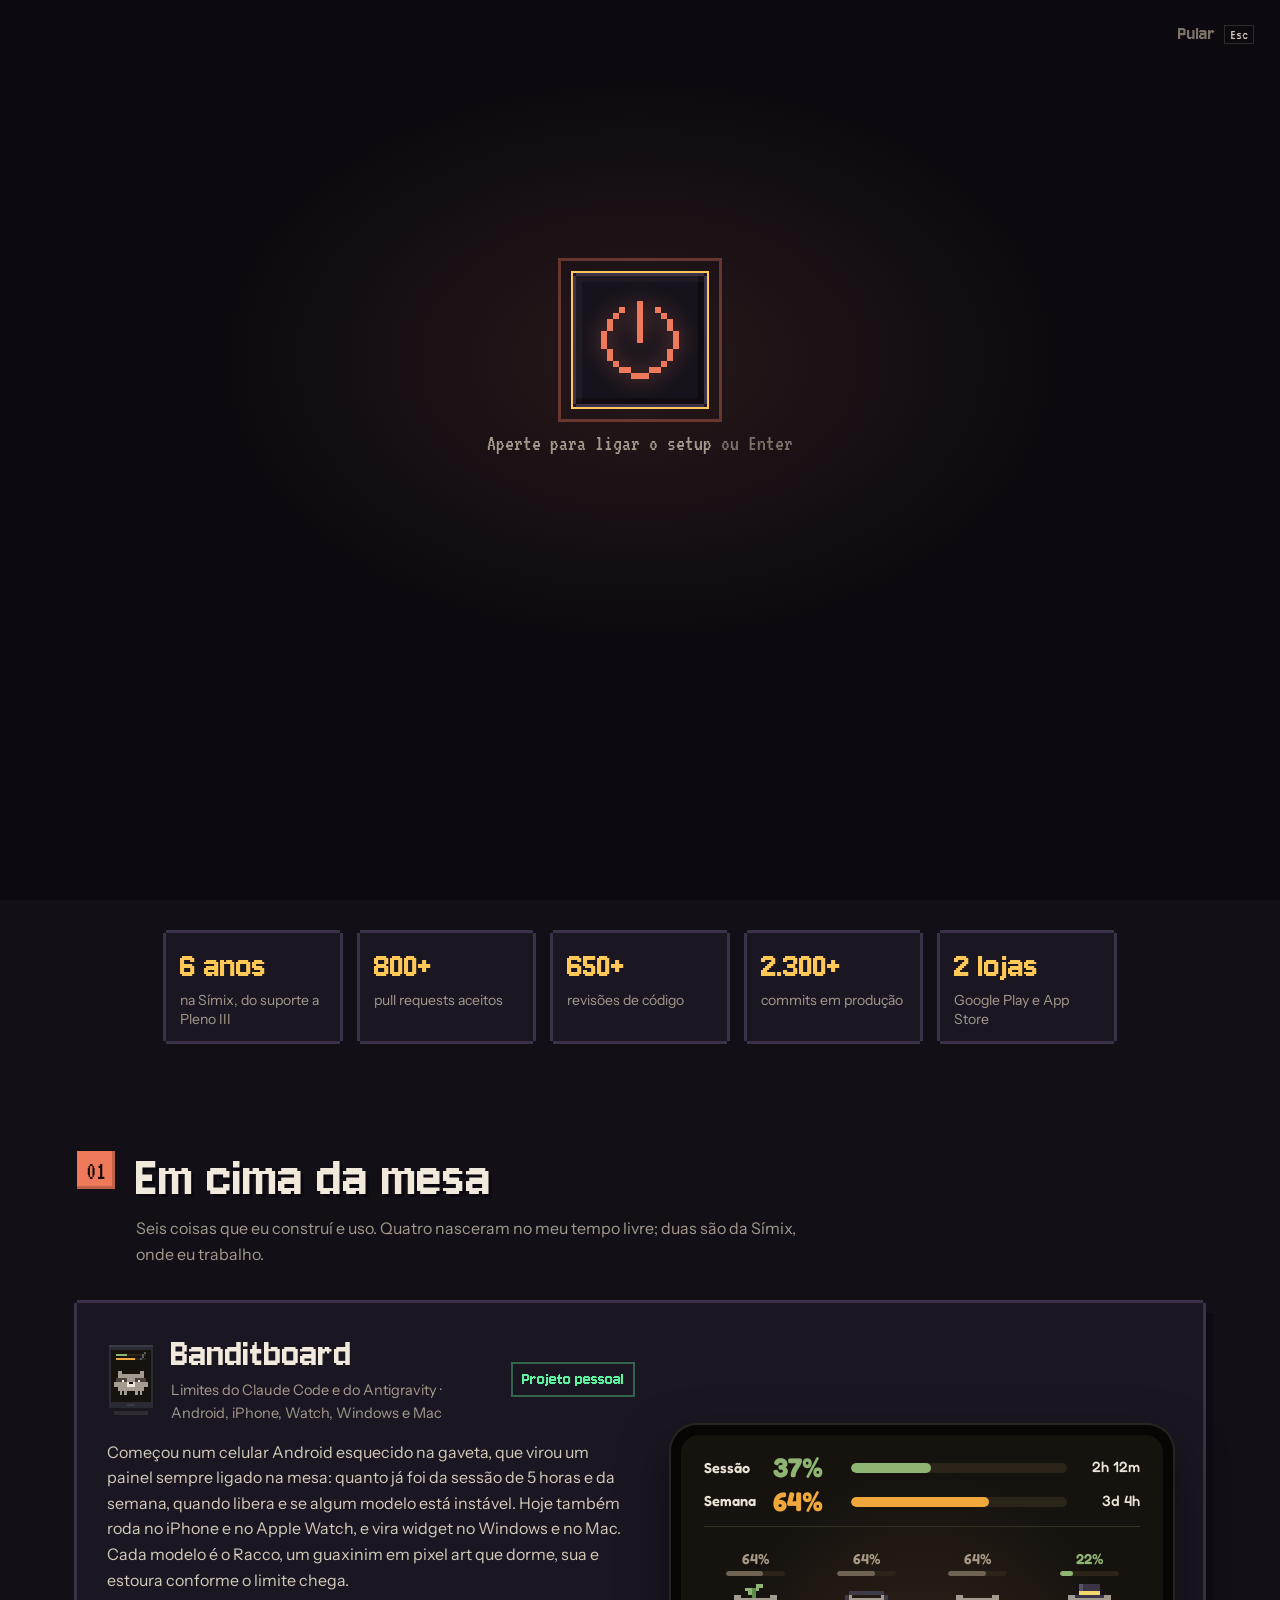
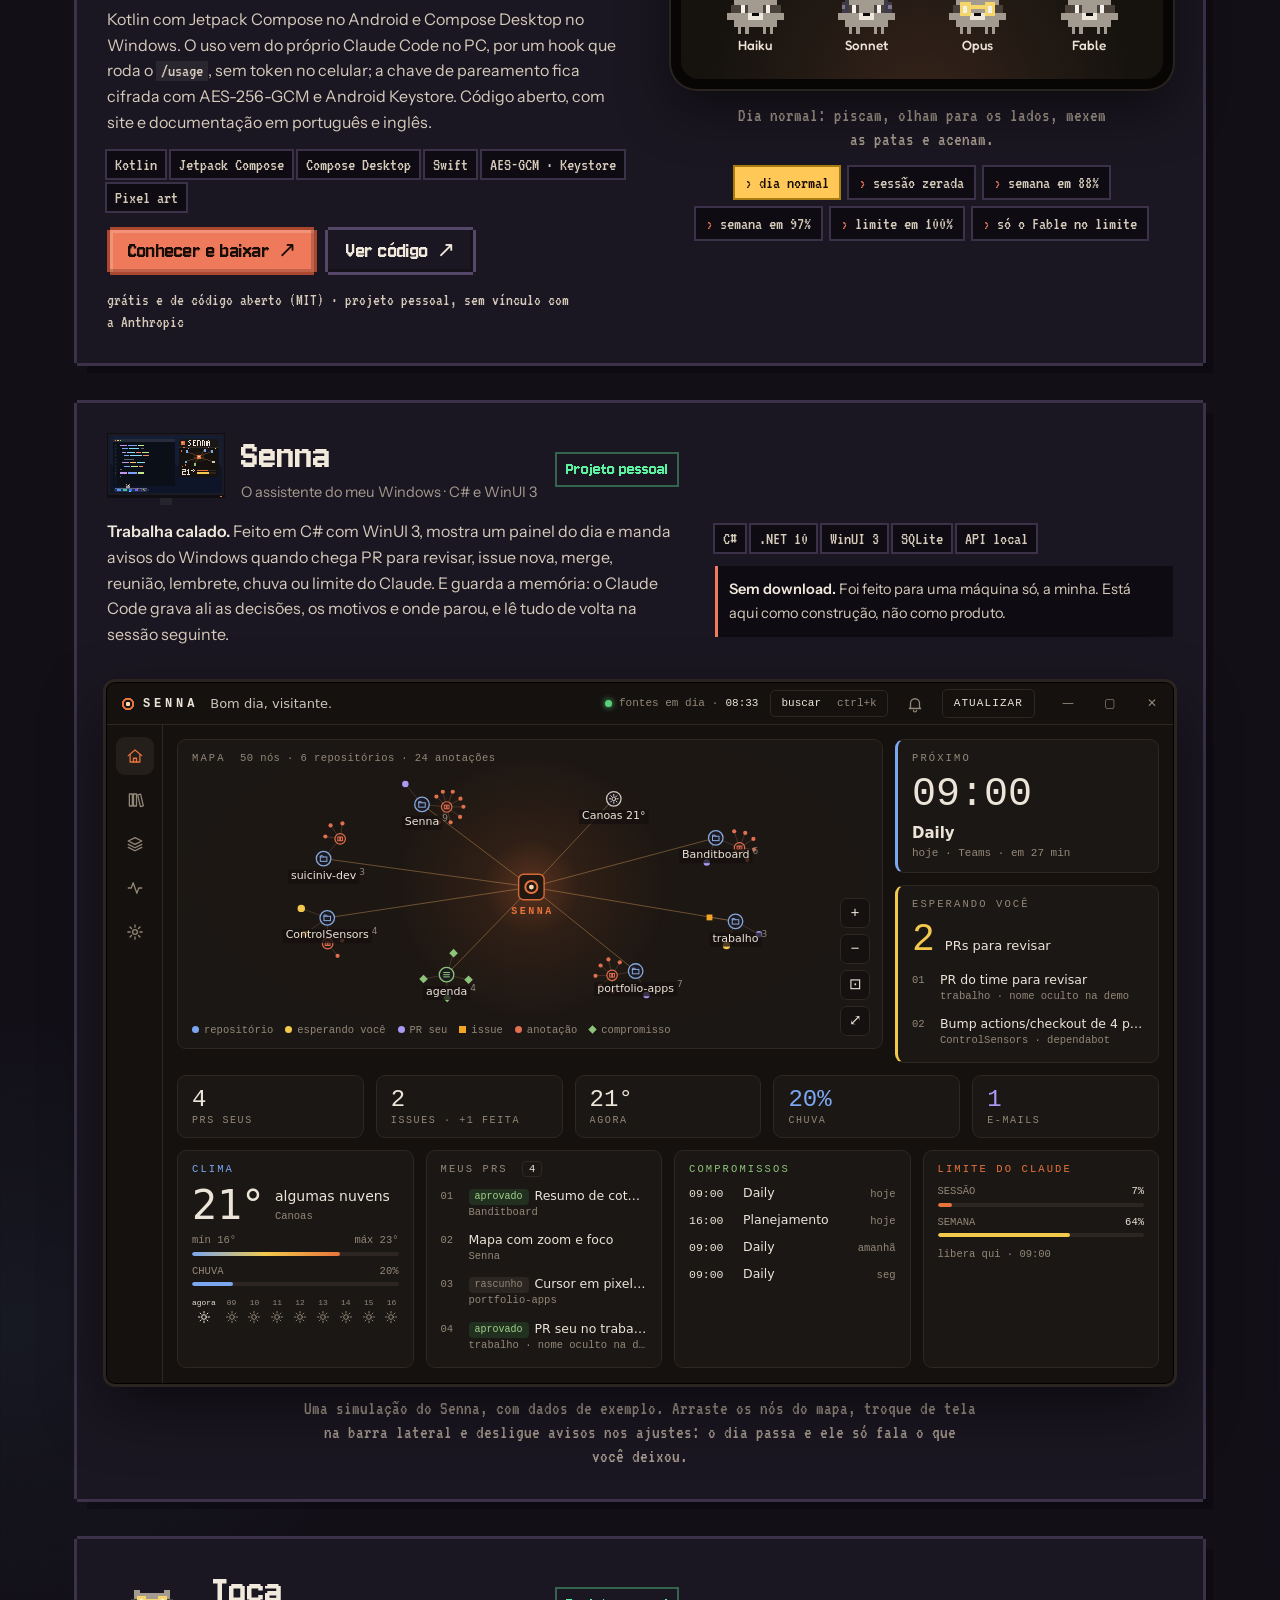
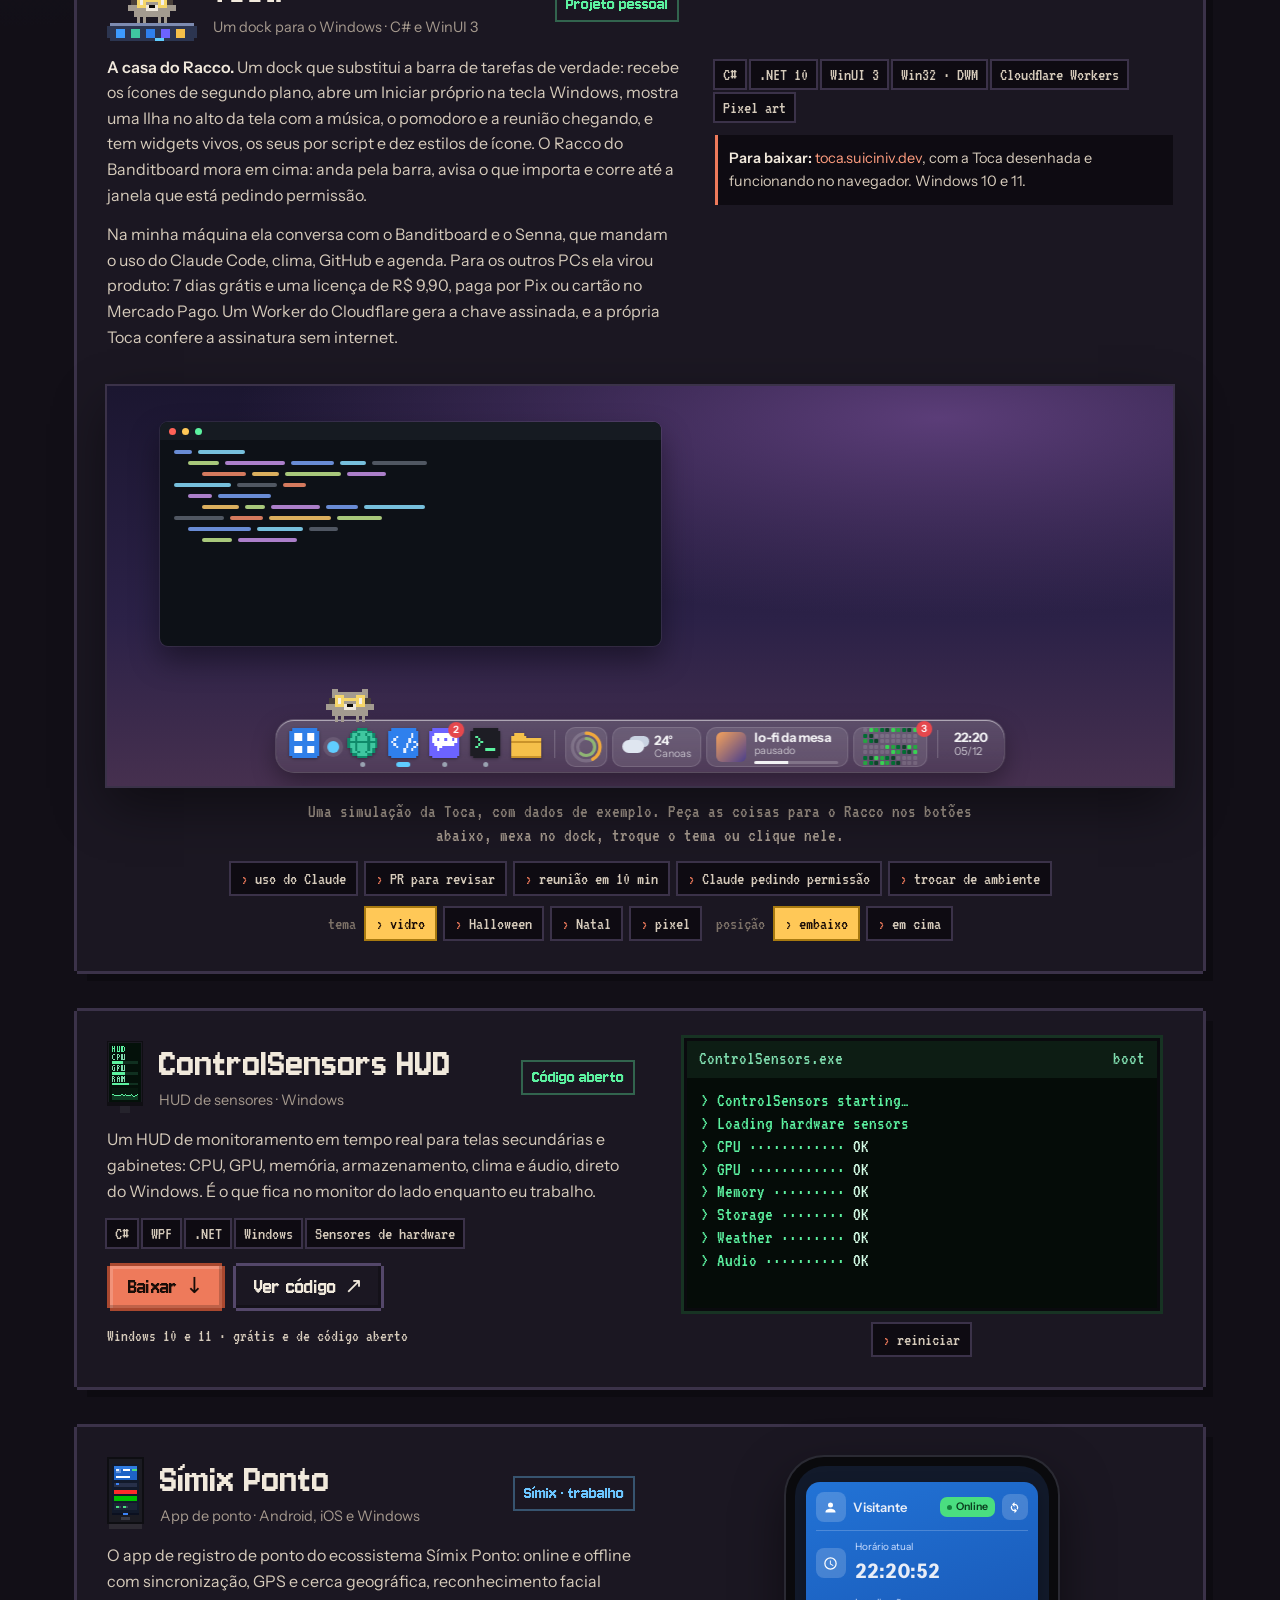
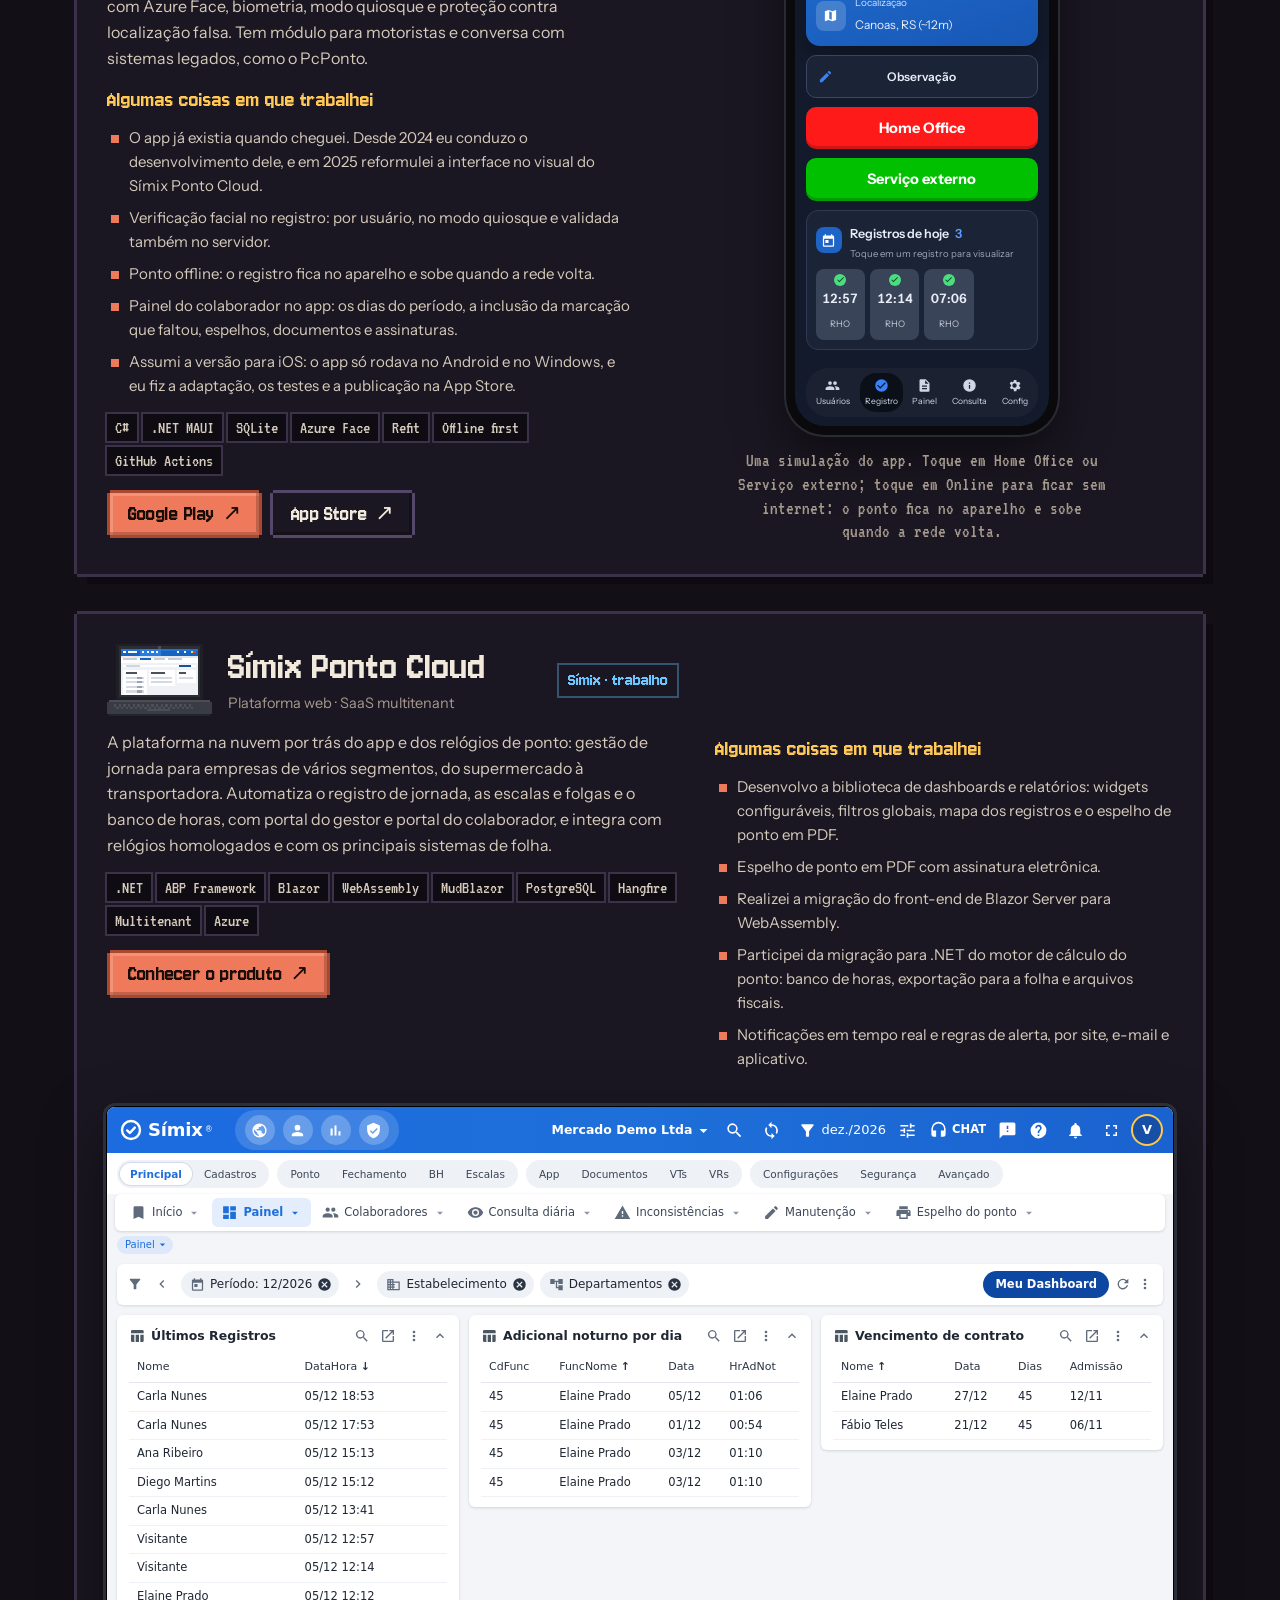
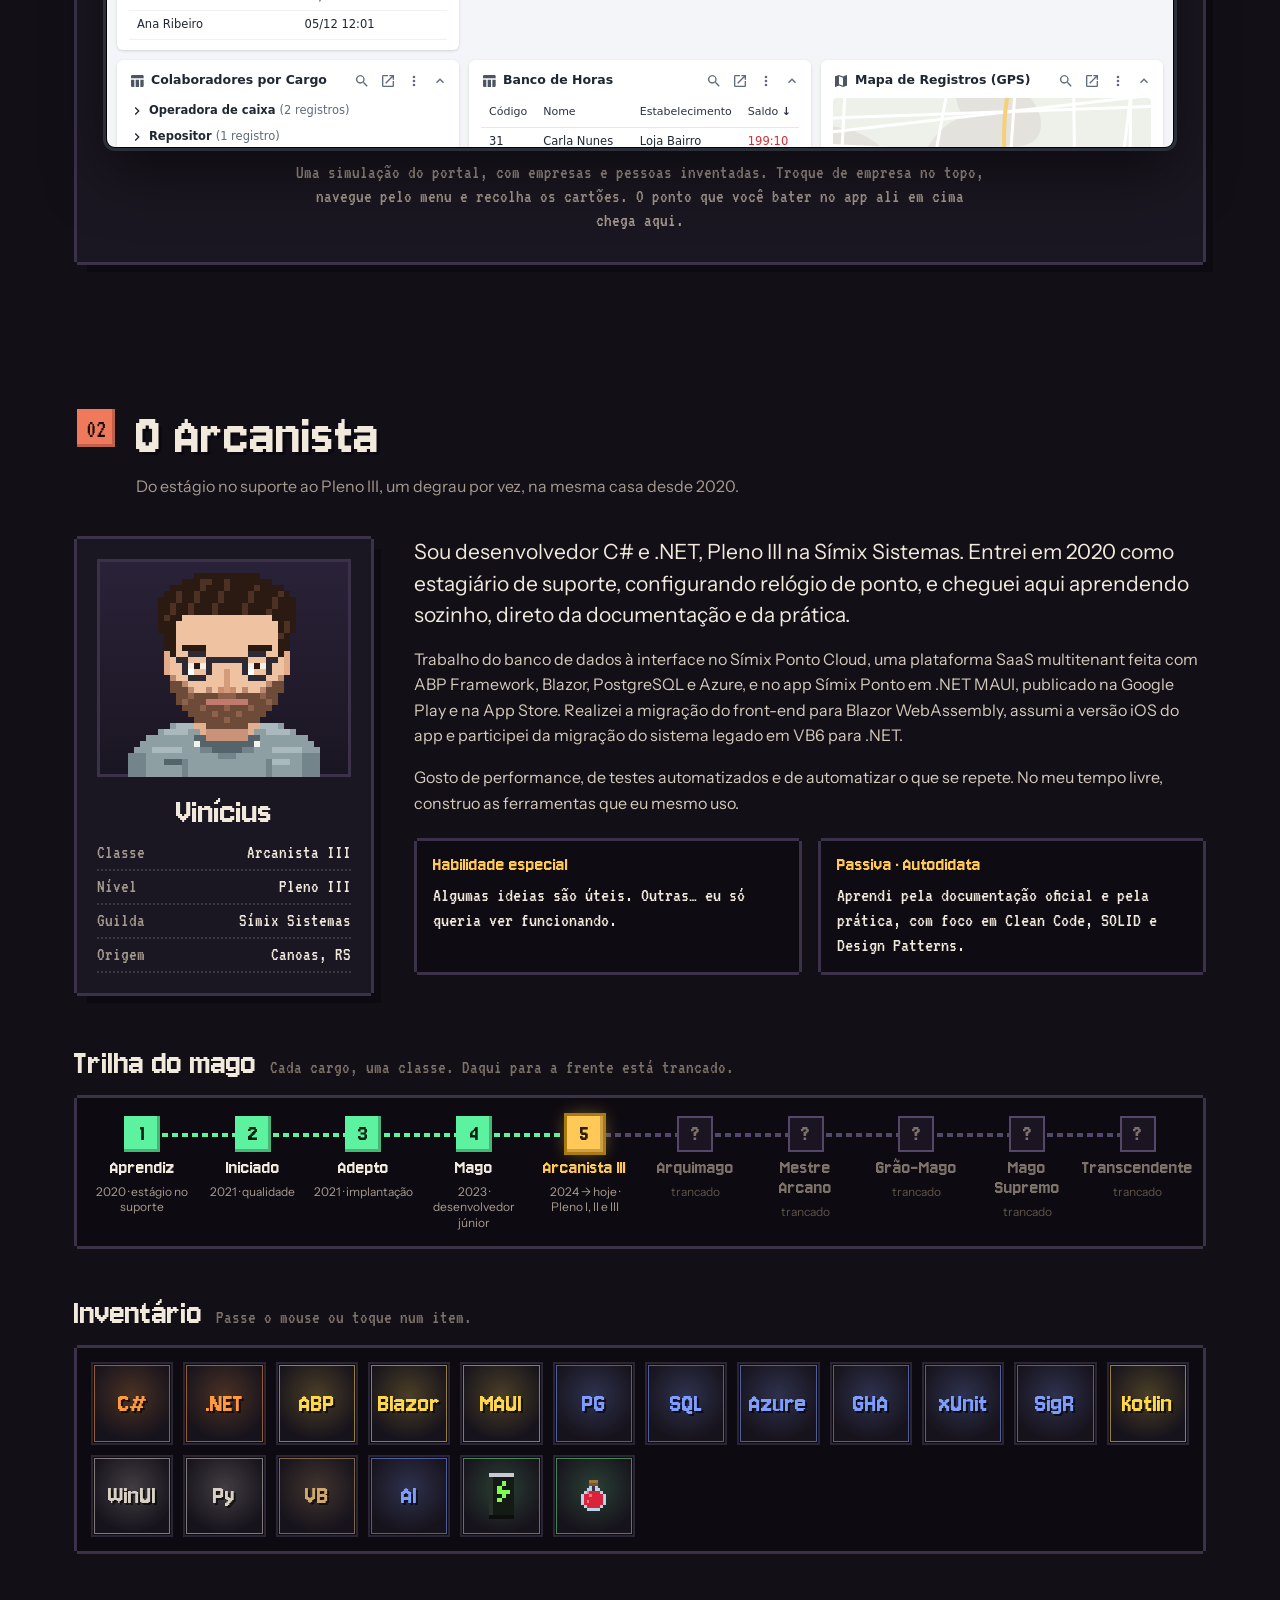
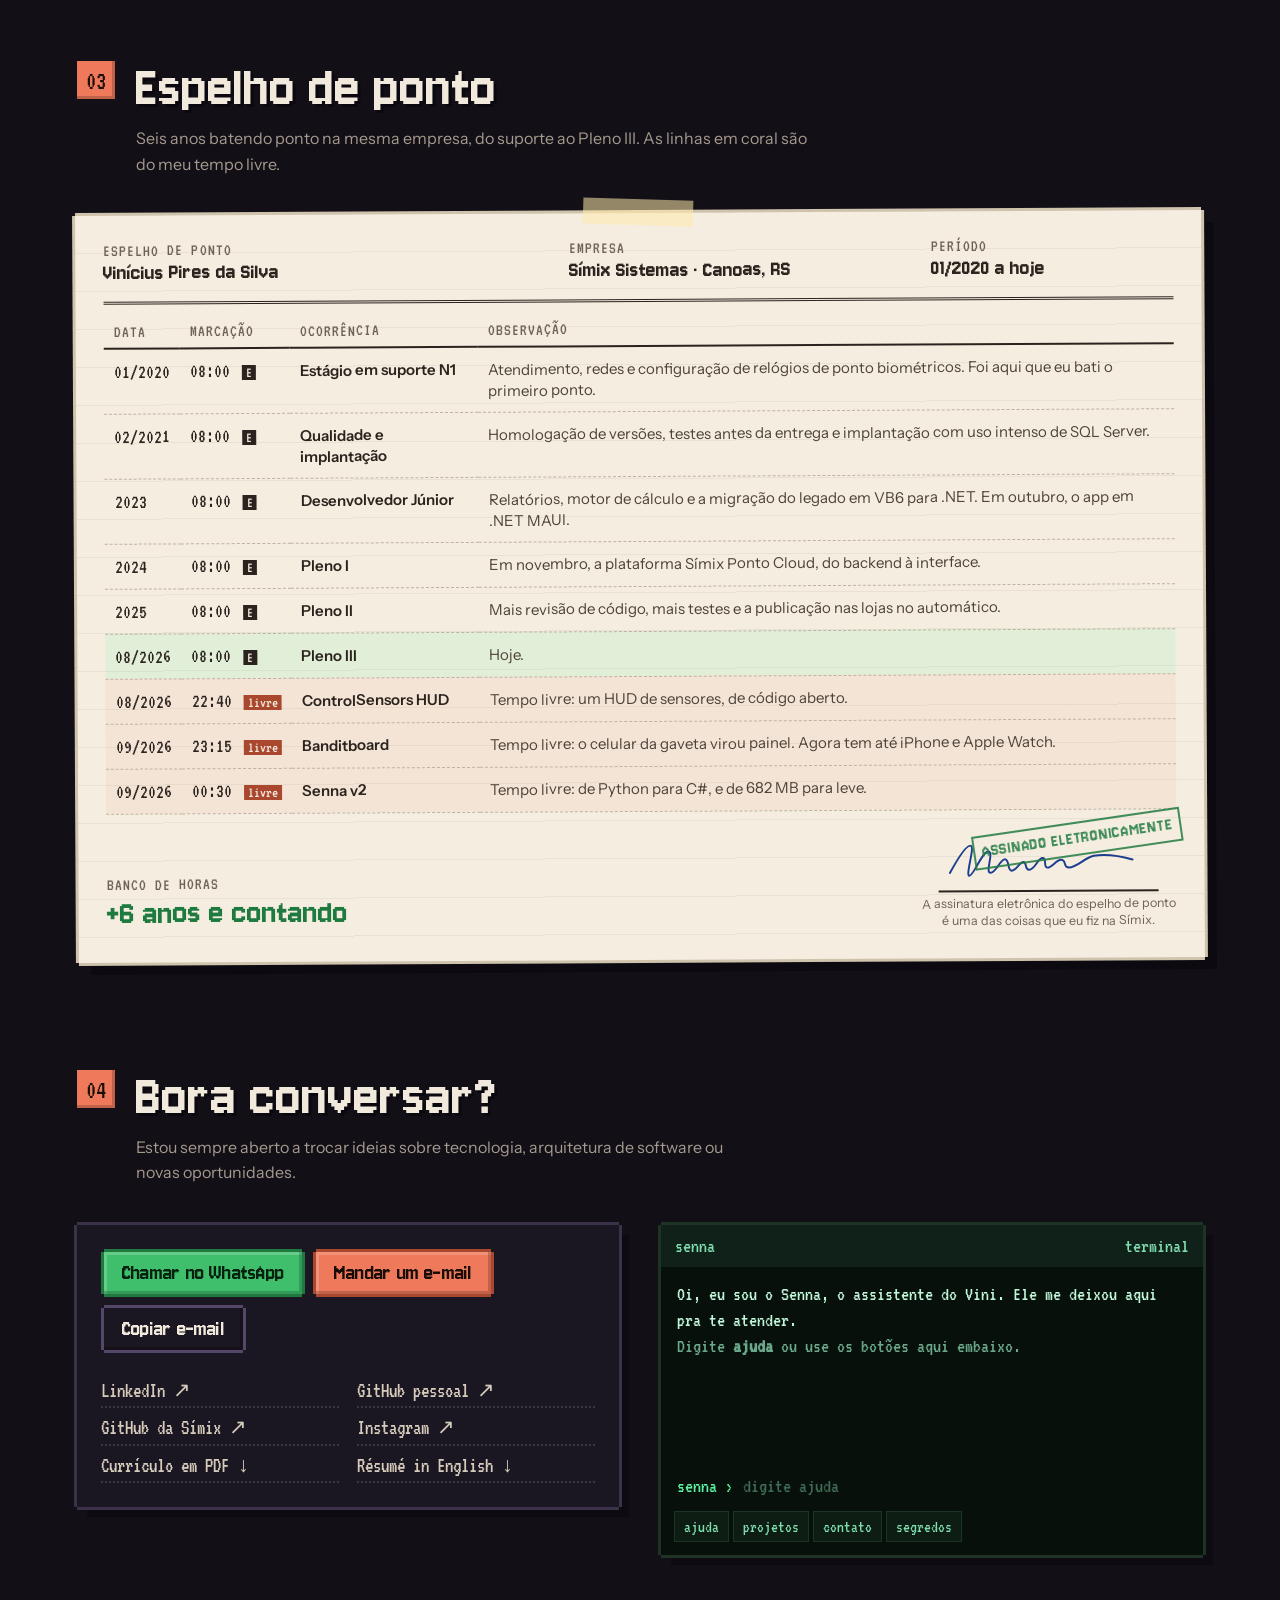
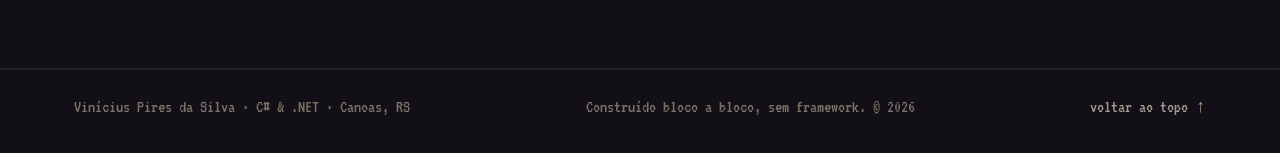
==== commit 50573e5b: "Toca à venda em toca.suiciniv.dev: cartão, chips e currículos atualizados" ====
--- a/index.html
+++ b/index.html
@@ -191,16 +191,16 @@
               <canvas class="quest-ico" data-ico="toca" aria-hidden="true"></canvas>
               <div>
                 <h3>Toca</h3>
-                <p class="sub">O dock do meu Windows · C# e WinUI 3</p>
+                <p class="sub">Um dock para o Windows · C# e WinUI 3</p>
               </div>
               <span class="tag tag-me">Projeto pessoal</span>
             </div>
-            <p><b>A casa do Racco.</b> Um dock de vidro no lugar da barra de tarefas, com miniaturas ao vivo das janelas e os selos do Teams e do Discord. O Racco do Banditboard mora em cima: anda pela barra, fala o uso do Claude Code quando ele muda, corre até a janela que está pedindo permissão e segura a plaquinha da próxima reunião.</p>
-            <p>Ela não busca nada sozinha. O Banditboard manda o uso e as sessões do Claude Code; o Senna manda clima, GitHub, agenda e avisos, e o Racco entrega tudo no lugar das notificações do Windows. Tem tema de Halloween com fantasminhas, busca no Alt+Espaço, e o dock vai para qualquer borda da tela.</p>
+            <p><b>A casa do Racco.</b> Um dock que substitui a barra de tarefas de verdade: recebe os ícones de segundo plano, abre um Iniciar próprio na tecla Windows, mostra uma Ilha no alto da tela com a música, o pomodoro e a reunião chegando, e tem widgets vivos, os seus por script e dez estilos de ícone. O Racco do Banditboard mora em cima: anda pela barra, avisa o que importa e corre até a janela que está pedindo permissão.</p>
+            <p>Na minha máquina ela conversa com o Banditboard e o Senna, que mandam o uso do Claude Code, clima, GitHub e agenda. Para os outros PCs ela virou produto: 7 dias grátis e uma licença de R$ 9,90, paga por Pix ou cartão no Mercado Pago. Um Worker do Cloudflare gera a chave assinada, e a própria Toca confere a assinatura sem internet.</p>
           </div>
           <div class="quest-body quest-side">
-            <ul class="chips"><li>C#</li><li>.NET 10</li><li>WinUI 3</li><li>Win32 · DWM</li><li>Pixel art</li></ul>
-            <p class="note"><b>Sem download.</b> Feita para a minha máquina, junto com o Banditboard e o Senna. Está aqui como construção, não como produto.</p>
+            <ul class="chips"><li>C#</li><li>.NET 10</li><li>WinUI 3</li><li>Win32 · DWM</li><li>Cloudflare Workers</li><li>Pixel art</li></ul>
+            <p class="note"><b>Para baixar:</b> <a href="https://toca.suiciniv.dev">toca.suiciniv.dev</a>, com a Toca desenhada e funcionando no navegador. Windows 10 e 11.</p>
           </div>
           <div class="quest-demo quest-full">
             <div class="tc" id="tocaDemo" role="region" aria-label="Simulação da Toca"></div>
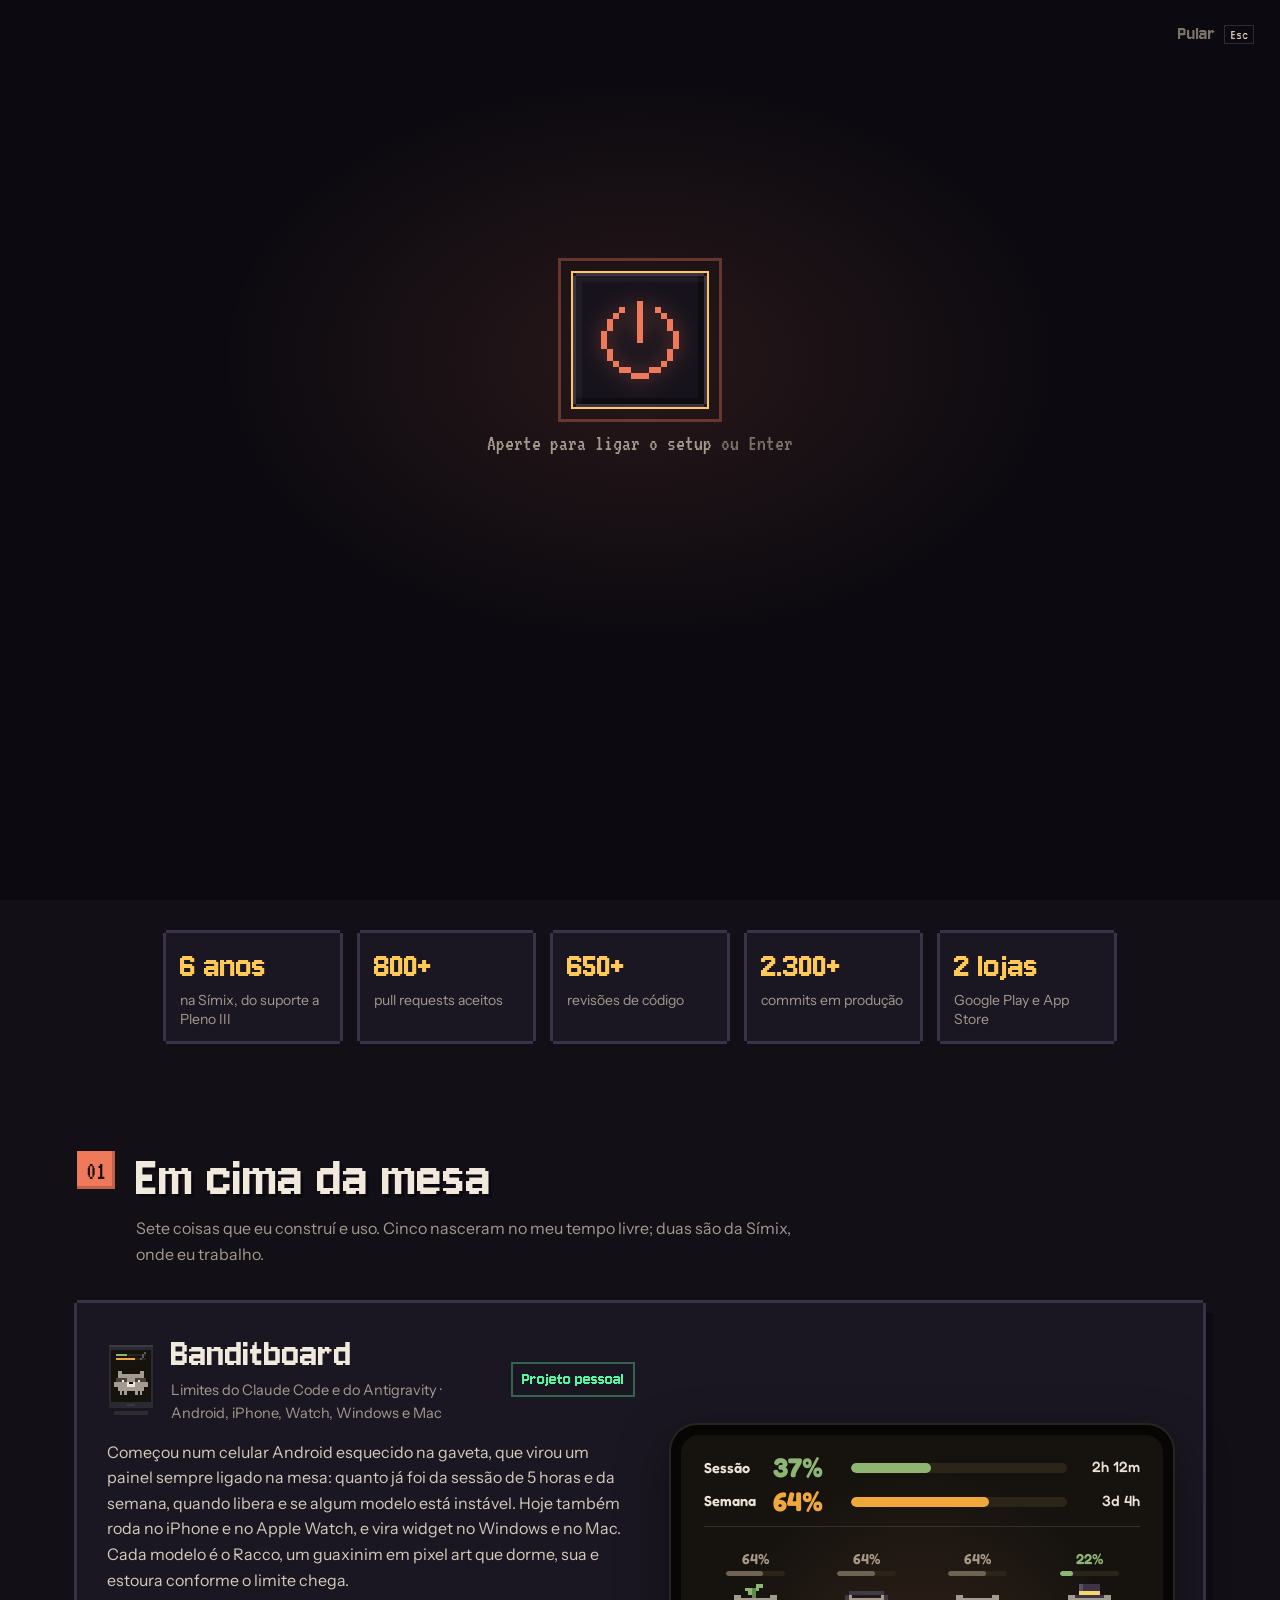
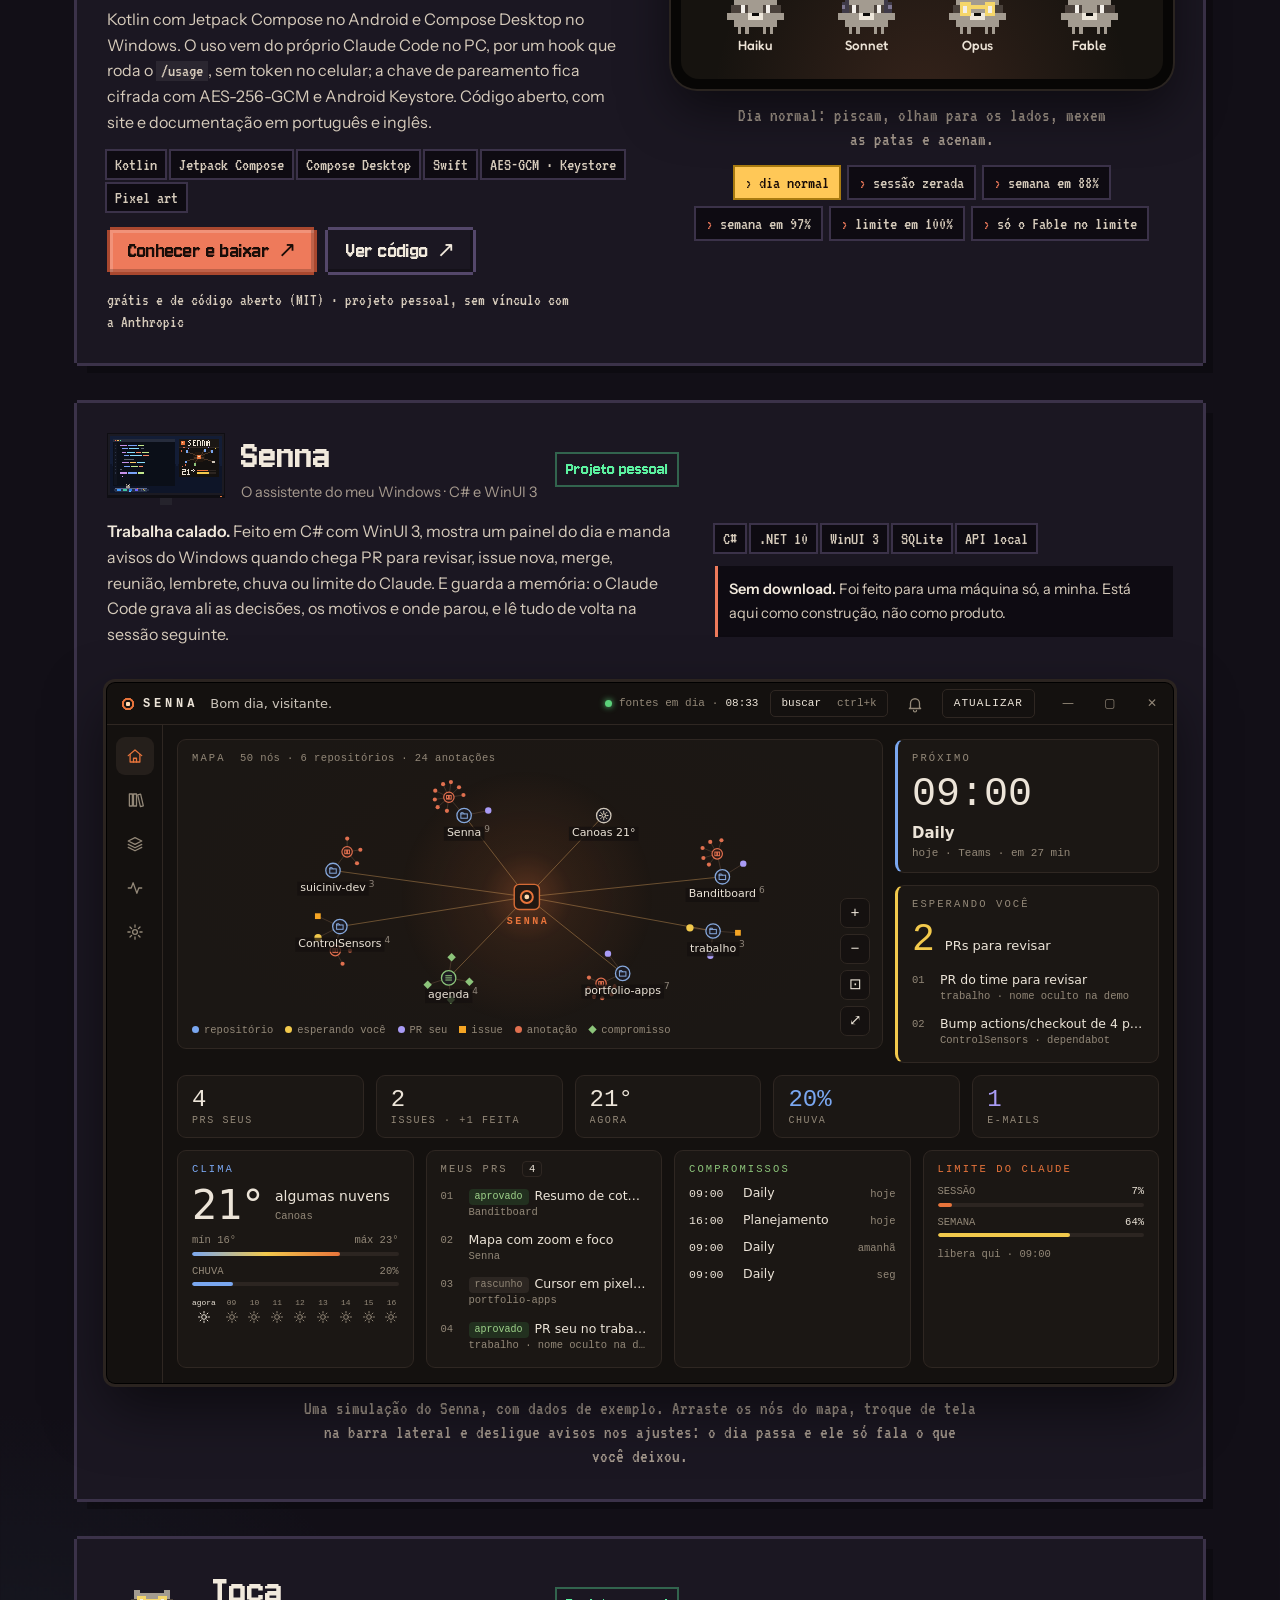
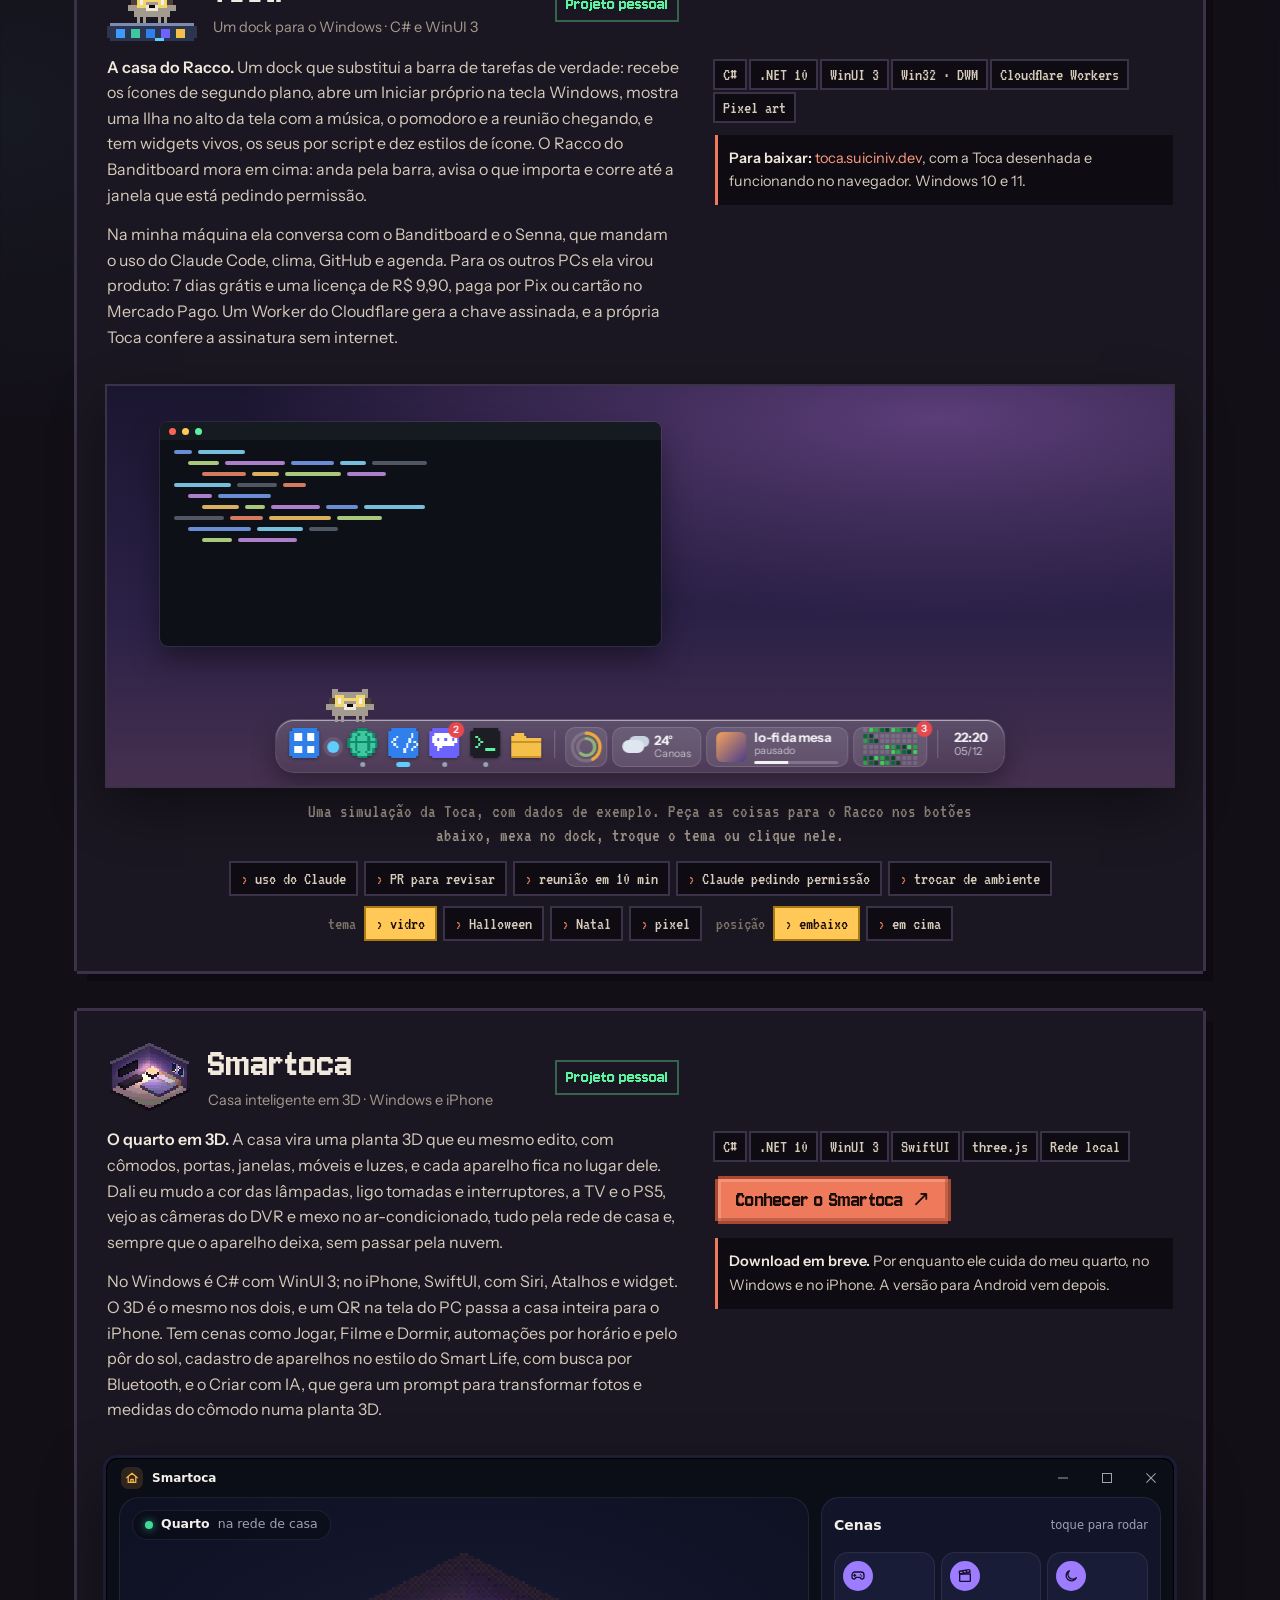
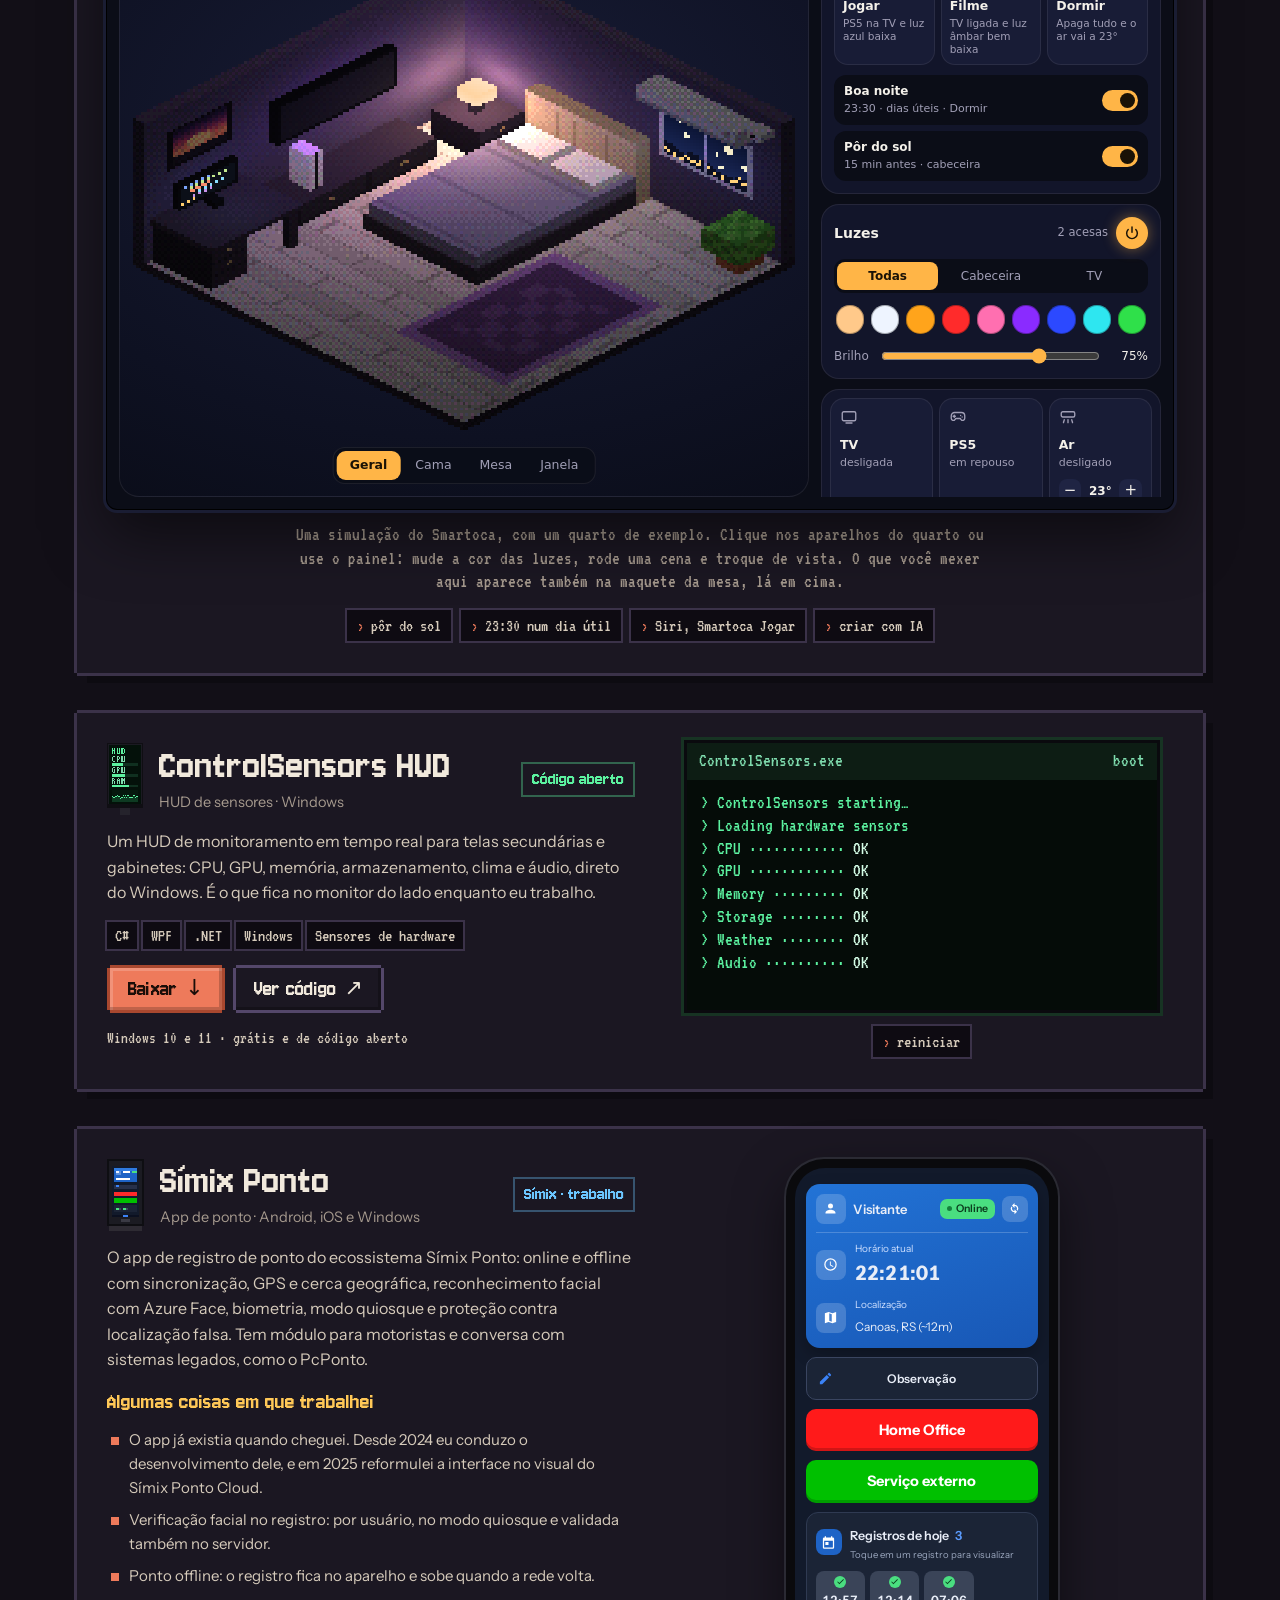
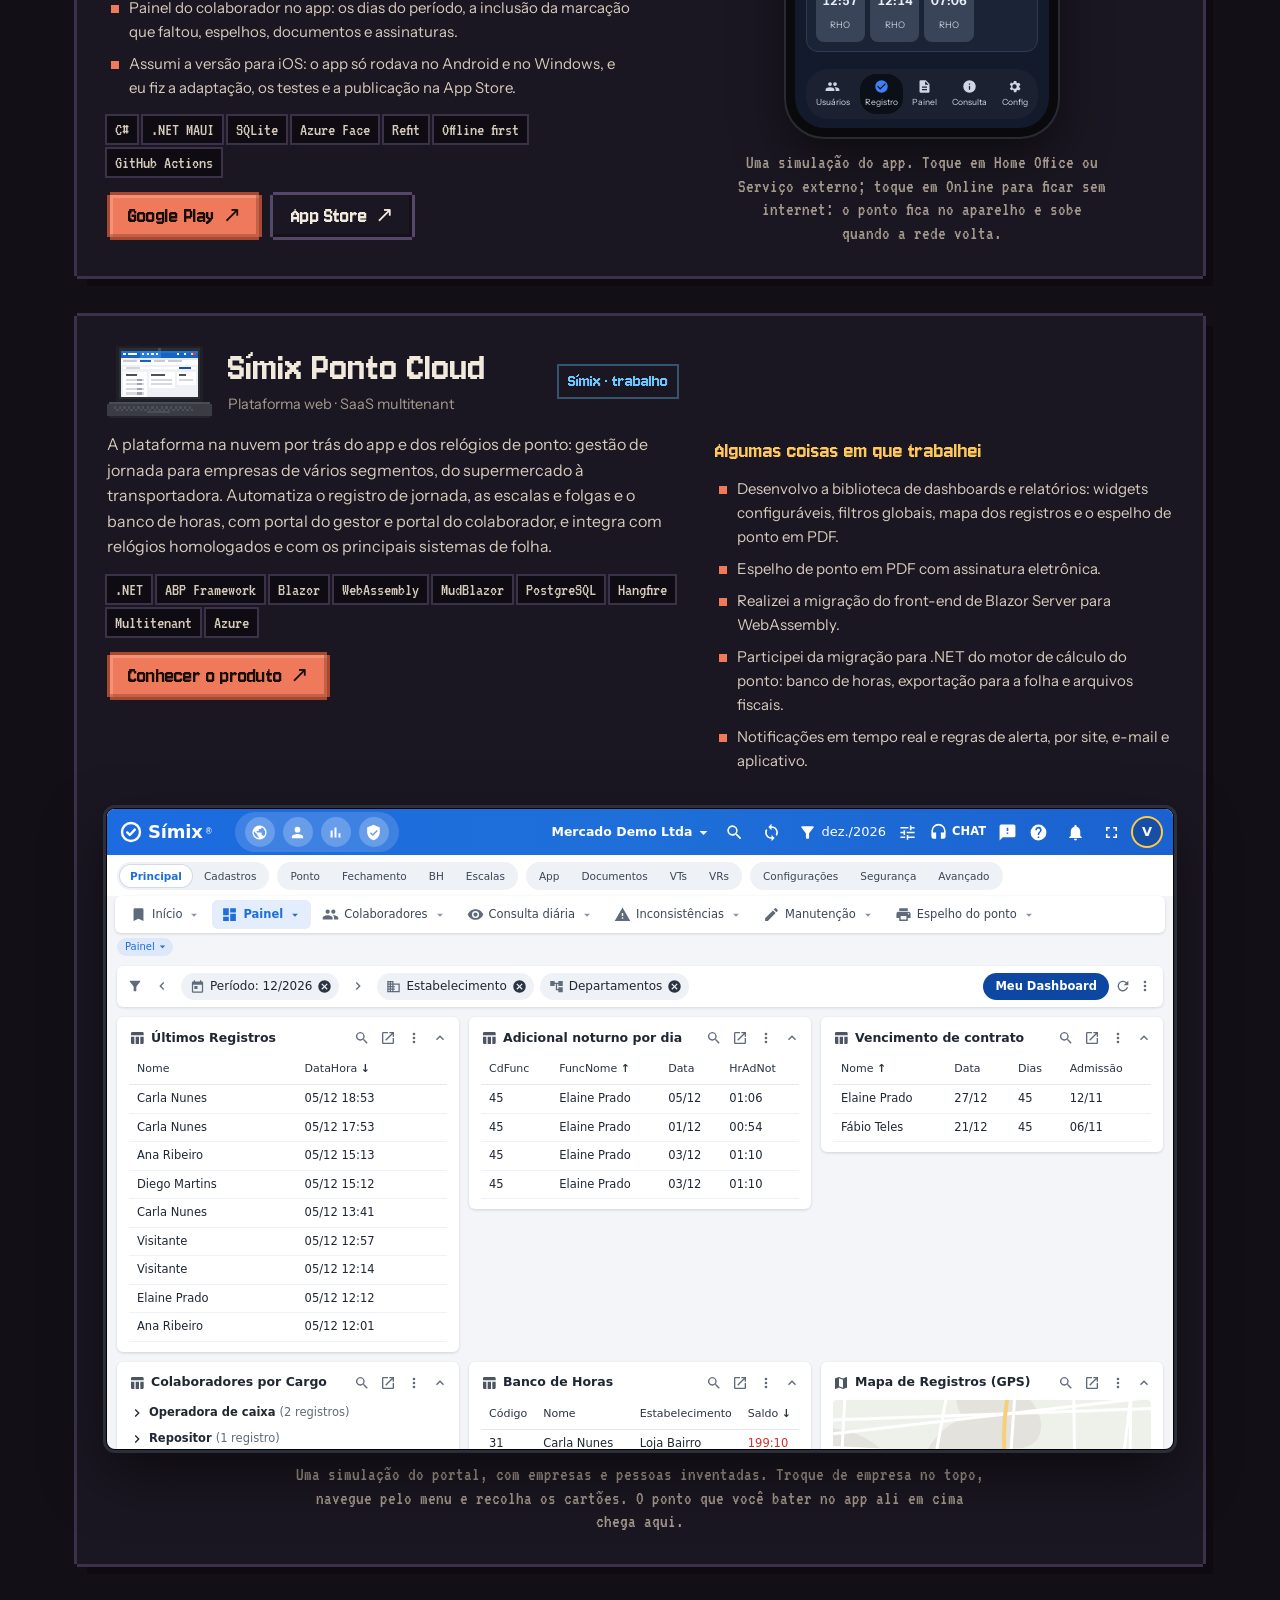
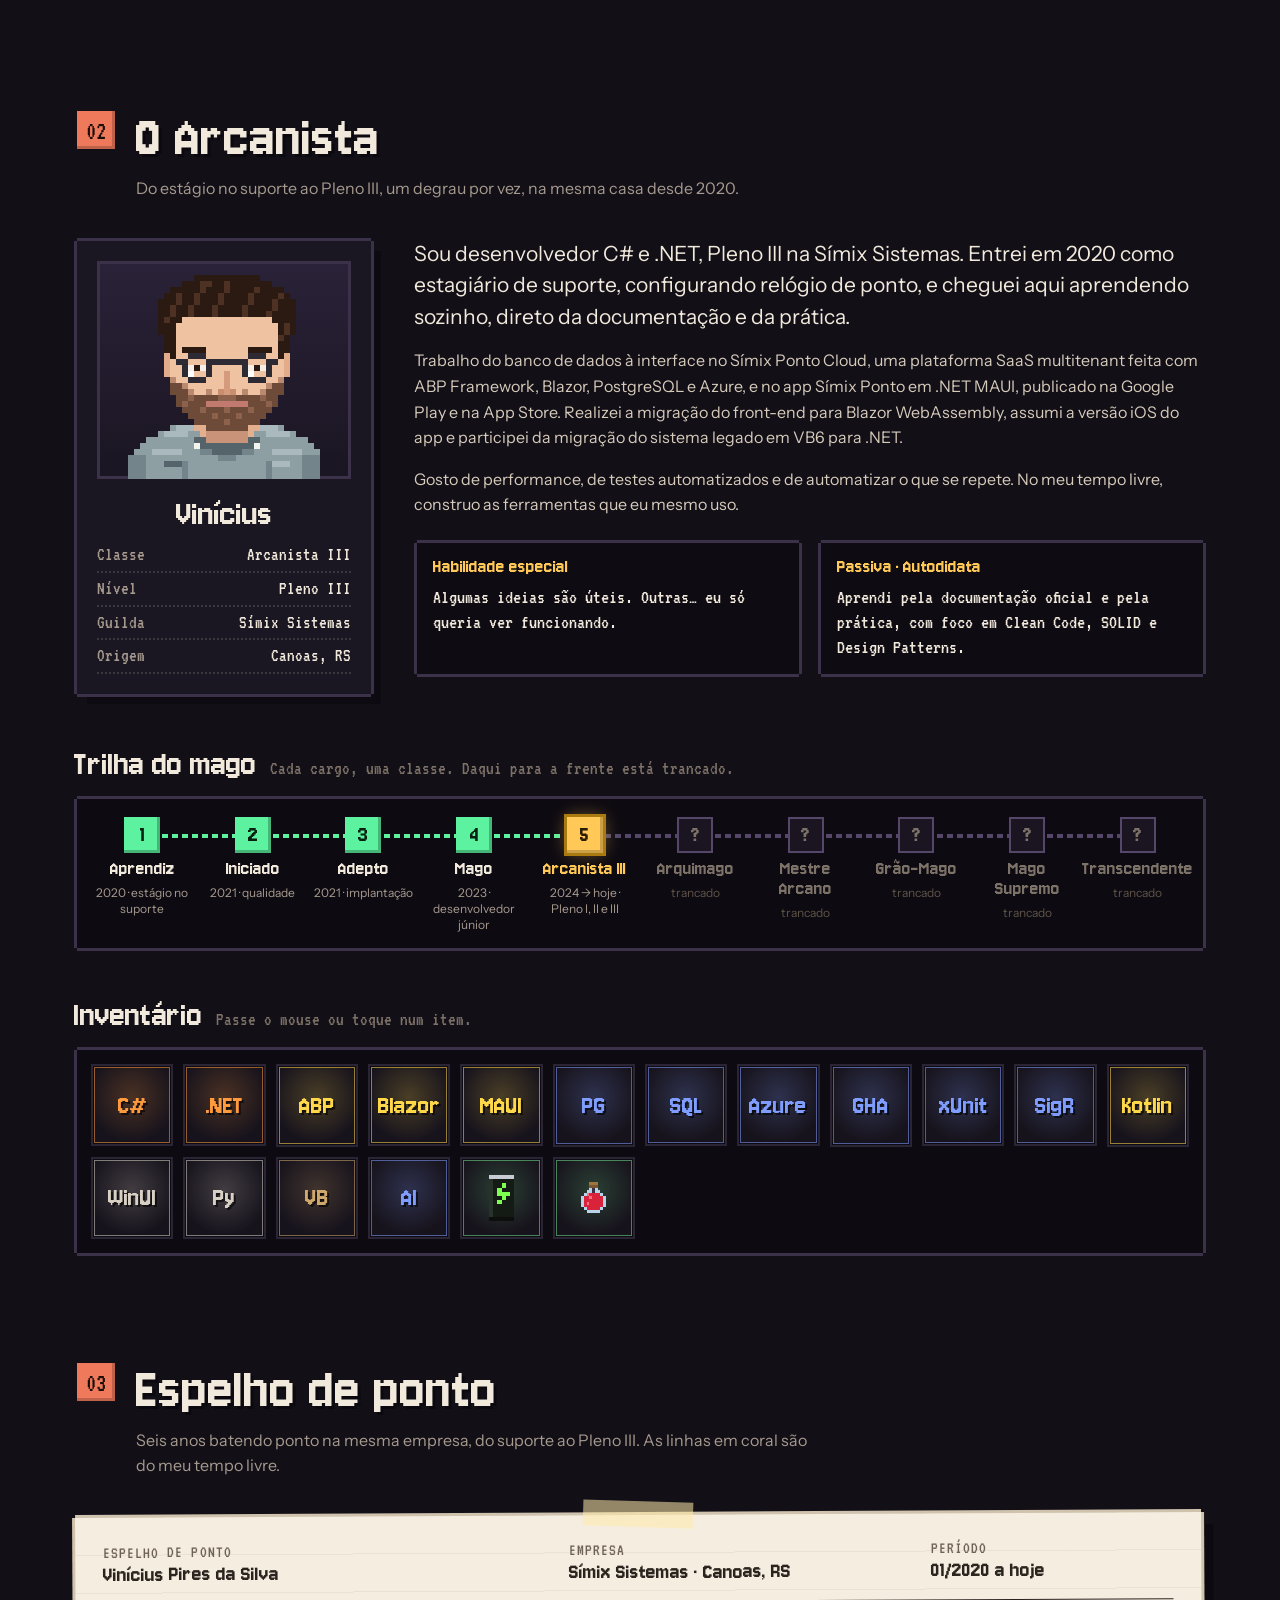
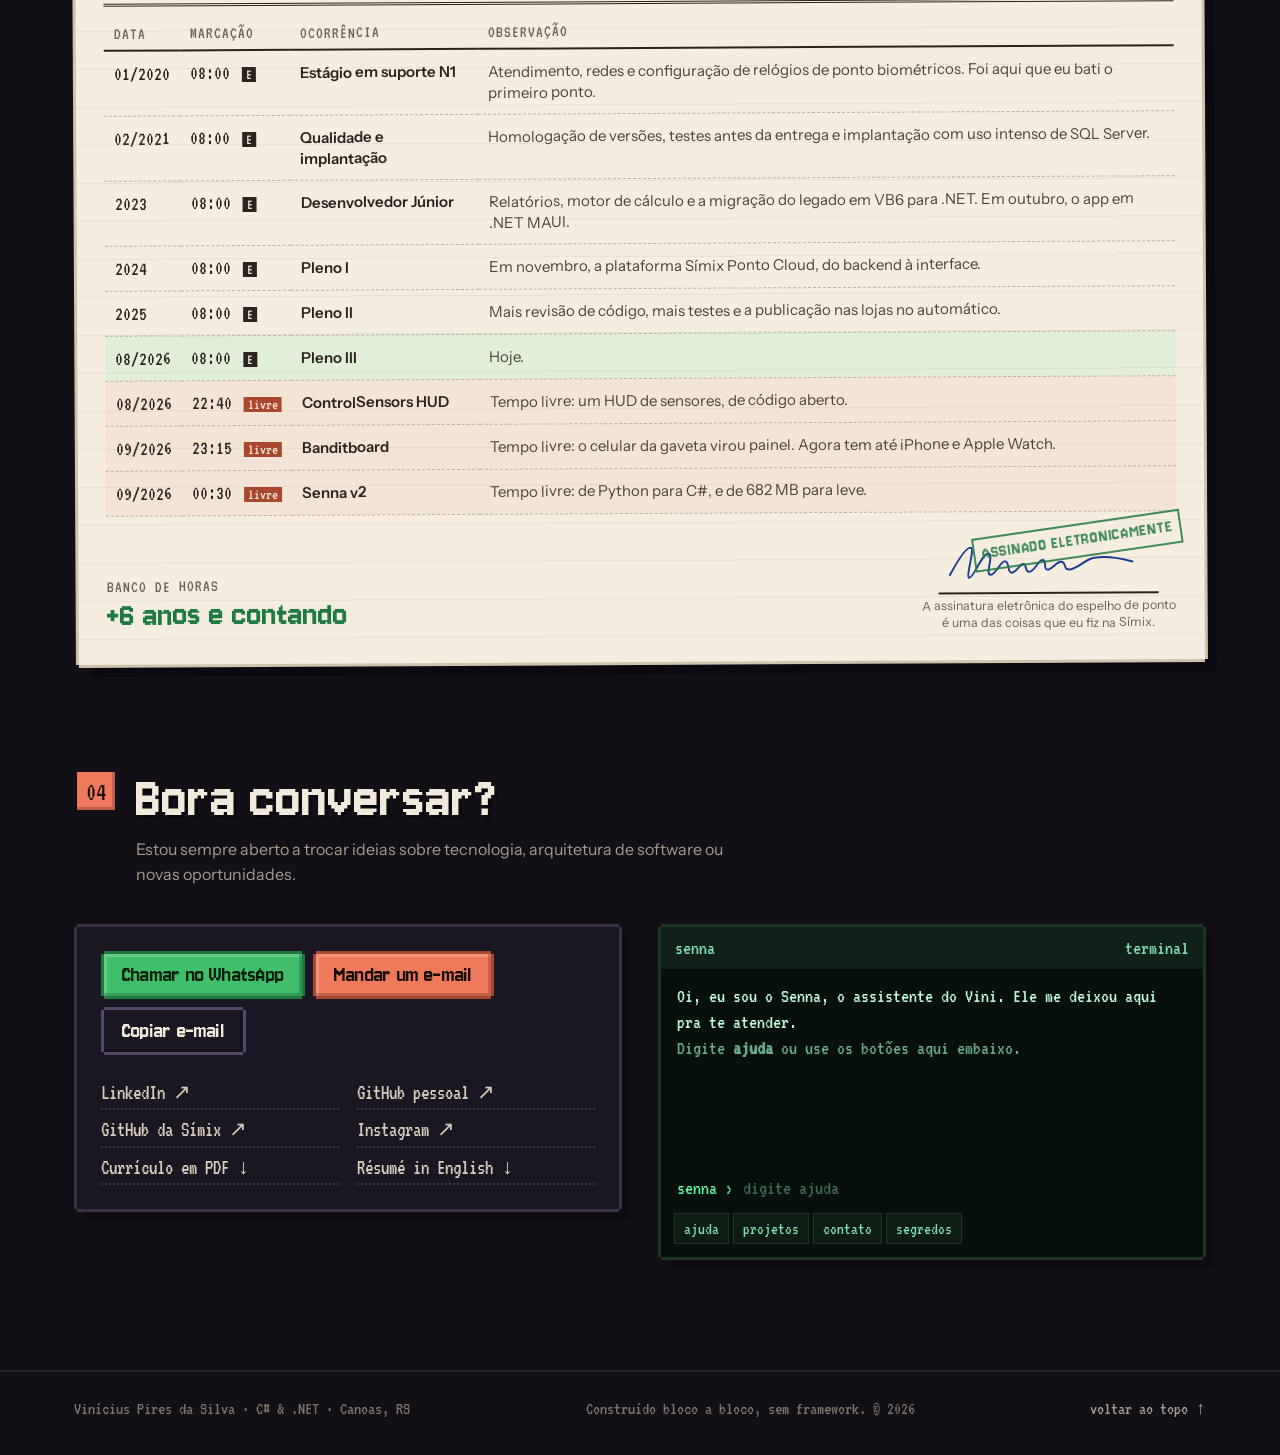
==== commit b3e2c34e: "O Smartoca entra na mesa: maquete do quarto na prateleira e um cartão com a simulação" ====
--- a/index.html
+++ b/index.html
@@ -4,7 +4,7 @@
 <meta charset="utf-8">
 <meta name="viewport" content="width=device-width, initial-scale=1">
 <title>Vinícius Pires da Silva · suiciniv.dev</title>
-<meta name="description" content="Vinícius Pires da Silva, desenvolvedor C# e .NET, Pleno III na Símix. Uma mesa em pixel art com os projetos que eu construí: Banditboard, Senna, Toca, ControlSensors HUD e o Símix Ponto.">
+<meta name="description" content="Vinícius Pires da Silva, desenvolvedor C# e .NET, Pleno III na Símix. Uma mesa em pixel art com os projetos que eu construí: Banditboard, Senna, Toca, Smartoca, ControlSensors HUD e o Símix Ponto.">
 <meta name="theme-color" content="#120f17">
 <meta property="og:type" content="website">
 <meta property="og:url" content="https://suiciniv.dev/">
@@ -81,7 +81,7 @@
 
         <div class="scene-frame">
           <div class="scene" id="scene">
-            <canvas id="mesaCanvas" width="320" height="180" role="img" aria-label="A minha mesa em pixel art: um celular velho com o Racco na tela, o monitor com o Senna e a Toca, o meu dock, na base da tela, um segundo monitor com o HUD de sensores, um notebook com o portal da Símix, um quadro de recados, duas prateleiras com a McLaren do Senna, três Funko Pop, um bloco de grama, uma poção, uma miniatura de Mercedes e um chapéu de mago, a Mimi e o Lúcifer, meus gatos, andando pela mesa e pela janela, o Fred debaixo da mesa e eu de costas na cadeira."></canvas>
+            <canvas id="mesaCanvas" width="320" height="180" role="img" aria-label="A minha mesa em pixel art: um celular velho com o Racco na tela, o monitor com o Senna e a Toca, o meu dock, na base da tela, um segundo monitor com o HUD de sensores, um notebook com o portal da Símix, a maquete do Smartoca, o meu quarto em 3D com as luzes que mudam de cor, numa prateleira, um quadro de recados, duas prateleiras com a McLaren do Senna, três Funko Pop, um bloco de grama, uma poção, uma miniatura de Mercedes e um chapéu de mago, a Mimi e o Lúcifer, meus gatos, andando pela mesa e pela janela, o Fred debaixo da mesa e eu de costas na cadeira."></canvas>
             <div class="hots" id="hots"></div>
             <div class="scene-tip" id="sceneTip" hidden></div>
             <div class="scene-balao" id="sceneBalao" hidden></div>
@@ -99,6 +99,7 @@
           <button type="button" data-obj="banditboard">Banditboard</button>
           <button type="button" data-obj="senna">Senna</button>
           <button type="button" data-obj="toca">Toca</button>
+          <button type="button" data-obj="smartoca">Smartoca</button>
           <button type="button" data-obj="hud">ControlSensors HUD</button>
           <button type="button" data-obj="app">Símix Ponto</button>
           <button type="button" data-obj="cloud">Símix Ponto Cloud</button>
@@ -120,7 +121,7 @@
           <span class="sec-num">01</span>
           <div>
             <h2>Em cima da mesa</h2>
-            <p>Seis coisas que eu construí e uso. Quatro nasceram no meu tempo livre; duas são da Símix, onde eu trabalho.</p>
+            <p>Sete coisas que eu construí e uso. Cinco nasceram no meu tempo livre; duas são da Símix, onde eu trabalho.</p>
           </div>
         </header>
 
@@ -221,6 +222,38 @@
               <span class="tc-rot">posição</span>
               <button type="button" class="cmd" data-pos="baixo" data-ativo="1">embaixo</button>
               <button type="button" class="cmd" data-pos="cima">em cima</button>
+            </div>
+          </div>
+        </article>
+
+        <article class="quest quest-wide" id="smartoca">
+          <div class="quest-body">
+            <div class="quest-head">
+              <canvas class="quest-ico" data-ico="smartoca" aria-hidden="true"></canvas>
+              <div>
+                <h3>Smartoca</h3>
+                <p class="sub">Casa inteligente em 3D · Windows e iPhone</p>
+              </div>
+              <span class="tag tag-me">Projeto pessoal</span>
+            </div>
+            <p><b>O quarto em 3D.</b> A casa vira uma planta 3D que eu mesmo edito, com cômodos, portas, janelas, móveis e luzes, e cada aparelho fica no lugar dele. Dali eu mudo a cor das lâmpadas, ligo tomadas e interruptores, a TV e o PS5, vejo as câmeras do DVR e mexo no ar-condicionado, tudo pela rede de casa e, sempre que o aparelho deixa, sem passar pela nuvem.</p>
+            <p>No Windows é C# com WinUI 3; no iPhone, SwiftUI, com Siri, Atalhos e widget. O 3D é o mesmo nos dois, e um QR na tela do PC passa a casa inteira para o iPhone. Tem cenas como Jogar, Filme e Dormir, automações por horário e pelo pôr do sol, cadastro de aparelhos no estilo do Smart Life, com busca por Bluetooth, e o Criar com IA, que gera um prompt para transformar fotos e medidas do cômodo numa planta 3D.</p>
+          </div>
+          <div class="quest-body quest-side">
+            <ul class="chips"><li>C#</li><li>.NET 10</li><li>WinUI 3</li><li>SwiftUI</li><li>three.js</li><li>Rede local</li></ul>
+            <div class="links">
+              <a class="btn btn-main" href="https://smartoca.suiciniv.dev/" target="_blank" rel="noopener noreferrer">Conhecer o Smartoca <span aria-hidden="true">↗</span></a>
+            </div>
+            <p class="note"><b>Download em breve.</b> Por enquanto ele cuida do meu quarto, no Windows e no iPhone. A versão para Android vem depois.</p>
+          </div>
+          <div class="quest-demo quest-full">
+            <div class="sm" id="smartocaDemo" role="region" aria-label="Simulação do Smartoca"></div>
+            <p class="demo-cap" id="smartocaFala">Uma simulação do Smartoca, com um quarto de exemplo. Clique nos aparelhos do quarto ou use o painel: mude a cor das luzes, rode uma cena e troque de vista. O que você mexer aqui aparece também na maquete da mesa, lá em cima.</p>
+            <div class="cmds" id="smartocaCmds">
+              <button type="button" class="cmd" data-sm="sol">pôr do sol</button>
+              <button type="button" class="cmd" data-sm="noite">23:30 num dia útil</button>
+              <button type="button" class="cmd" data-sm="siri">Siri, Smartoca Jogar</button>
+              <button type="button" class="cmd" data-sm="ia">criar com IA</button>
             </div>
           </div>
         </article>
--- a/assets/site.css
+++ b/assets/site.css
@@ -919,3 +919,118 @@
 .tc-rot{font:400 18px/1 var(--vt);color:var(--dim);align-self:center;margin:0 2px 0 8px}
 .tc-rot:first-child{margin-left:0}
 .tc-luzes[hidden],.tc-enf[hidden]{display:none}
+.sm{--qf:#0b0d17;--qc:#12152a;--qc2:#181c36;--qb:#1f2443;--ql:rgba(244,241,234,.08);--qt:#f4f1ea;--qm:#a19fb6;--qa:#ffb547;--qk:#1a1206;--qn:#4fd1ff;--qv:#9d7cff;--qr:#ff7a6b;--qg:#3ddc97;
+  position:relative;width:100%;height:650px;display:flex;flex-direction:column;overflow:hidden;background:var(--qf);color:var(--qt);text-align:left;
+  font:13px/1.35 "Segoe UI Variable Text","Segoe UI",system-ui,-apple-system,sans-serif;border-radius:10px;box-shadow:0 0 0 1px #000,0 0 0 4px #1a1d33,0 24px 60px rgba(0,0,0,.55)}
+.sm svg{width:18px;height:18px;fill:none;stroke:currentColor;stroke-width:1.8;stroke-linecap:round;stroke-linejoin:round;flex:none}
+:where(.sm) button{font:inherit;color:inherit;background:none;border:0;padding:0;margin:0;-webkit-tap-highlight-color:transparent}
+.sm button:focus-visible{outline:2px solid var(--qa);outline-offset:2px}
+.sm-bar{display:flex;align-items:center;gap:9px;height:38px;padding-left:14px;flex:none;font-size:12px}
+.sm-bar b{font-weight:600}
+.sm-logo{width:22px;height:22px;border-radius:7px;display:grid;place-items:center;background:rgba(255,181,71,.14);color:var(--qa)}
+.sm-logo svg{width:14px;height:14px;stroke-width:2.2}
+.sm-sp{flex:1}
+.sm-ctl{display:flex;align-self:stretch}
+.sm-ctl i{position:relative;width:44px}
+.sm-ctl i::before,.sm-ctl i::after{content:"";position:absolute;left:50%;top:50%;width:10px;height:1px;background:var(--qm);transform:translate(-50%,-50%)}
+.sm-ctl i::after{display:none}
+.sm-ctl i:nth-child(2)::before{height:10px;background:none;box-shadow:inset 0 0 0 1px var(--qm)}
+.sm-ctl i:nth-child(3)::before,.sm-ctl i:nth-child(3)::after{display:block;width:13px;transform:translate(-50%,-50%) rotate(45deg)}
+.sm-ctl i:nth-child(3)::after{transform:translate(-50%,-50%) rotate(-45deg)}
+.sm-app{flex:1;min-height:0;display:grid;grid-template-columns:minmax(0,1fr) 340px;gap:12px;padding:0 12px 12px}
+.sm-palco{position:relative;min-height:0;border-radius:20px;overflow:hidden;border:1px solid var(--ql);background:radial-gradient(120% 90% at 50% 38%,#181c36 0%,#0e1122 58%,#080a13 100%)}
+.sm-topo{position:absolute;top:12px;left:12px;right:12px;z-index:3;display:flex;pointer-events:none}
+.sm-status{display:inline-flex;align-items:center;gap:8px;height:30px;padding:0 12px;border-radius:999px;background:rgba(11,13,23,.74);border:1px solid var(--ql);font-size:12.5px;color:var(--qm);white-space:nowrap}
+.sm-status i{width:8px;height:8px;border-radius:50%;background:var(--qg);box-shadow:0 0 8px rgba(61,220,151,.7)}
+.sm-status b{color:var(--qt);font-weight:600}
+.sm-vista{position:absolute;inset:50px 10px 58px;display:grid;place-items:center}
+.sm-quarto{display:block;transform-origin:50% 50%;transition:transform .7s cubic-bezier(.3,.7,.2,1);touch-action:manipulation}
+.sm-abas{position:absolute;left:50%;bottom:12px;transform:translateX(-50%);z-index:3;display:flex;gap:2px;padding:3px;border-radius:12px;background:rgba(11,13,23,.8);border:1px solid var(--ql)}
+.sm-abas button{padding:6px 13px;border-radius:9px;color:var(--qm);font-size:12.5px;white-space:nowrap}
+.sm-abas button:hover{color:var(--qt)}
+.sm-abas button[aria-pressed=true]{background:var(--qa);color:var(--qk);font-weight:600}
+.sm-dica{position:absolute;z-index:6;transform:translate(-50%,calc(-100% - 14px));padding:6px 10px;border-radius:10px;background:rgba(18,21,42,.96);border:1px solid var(--ql);white-space:nowrap;pointer-events:none;font-size:12px}
+.sm-dica b{font-weight:600;margin-right:6px}.sm-dica small{color:var(--qm);font-size:11.5px}
+.sm-aviso{position:absolute;top:52px;left:50%;z-index:5;display:flex;align-items:center;gap:10px;padding:9px 14px 9px 11px;border-radius:16px;background:rgba(24,28,54,.95);border:1px solid rgba(244,241,234,.1);box-shadow:0 10px 30px rgba(0,0,0,.45);font-size:12px;color:var(--qm);white-space:nowrap;pointer-events:none;opacity:0;transform:translate(-50%,-10px);transition:opacity .25s,transform .25s}
+.sm-aviso.on{opacity:1;transform:translate(-50%,0)}
+.sm-aviso b{display:block;color:var(--qt);font-weight:600;font-size:12.5px}
+.sm-aviso>svg{width:28px;height:28px;padding:6px;border-radius:9px;background:rgba(255,181,71,.14);color:var(--qa);box-sizing:border-box}
+.sm-aviso[data-tom=cena]>svg{background:rgba(157,124,255,.16);color:var(--qv)}
+.sm-siri{width:28px;height:28px;border-radius:50%;background:radial-gradient(circle at 35% 35%,#ff6fb0,transparent 55%),radial-gradient(circle at 70% 40%,#4fd1ff,transparent 55%),radial-gradient(circle at 50% 75%,#8a2bff,transparent 60%),#1a1030;box-shadow:0 0 12px rgba(138,43,255,.5)}
+.sm-cam{position:absolute;right:12px;bottom:58px;z-index:4;width:38%;max-width:250px;border-radius:12px;overflow:hidden;border:1px solid rgba(244,241,234,.12);background:#000;cursor:pointer;box-shadow:0 10px 30px rgba(0,0,0,.5)}
+.sm-cam[hidden]{display:none}
+.sm-cam canvas{display:block;width:100%;height:auto;filter:grayscale(1) contrast(1.35) brightness(1.25)}
+.sm-cam span{position:absolute;left:8px;top:7px;display:flex;align-items:center;gap:5px;font:11px/1 ui-monospace,Consolas,monospace;color:#fff;text-shadow:0 1px 2px #000}
+.sm-cam span b{font-weight:400}
+.sm-cam i{width:7px;height:7px;border-radius:50%;background:var(--qr);animation:smRec 1.4s steps(1) infinite}
+@keyframes smRec{50%{opacity:0}}
+.sm-lado{min-height:0;overflow:auto;display:flex;flex-direction:column;gap:10px;scrollbar-width:thin;scrollbar-color:#262a4a transparent}
+.sm-card{background:var(--qc);border:1px solid var(--ql);border-radius:18px;padding:12px}
+.sm-ch{display:flex;align-items:center;gap:8px;margin-bottom:10px;min-height:32px}
+.sm-ch b{font-size:14px;font-weight:600}
+.sm-ch small{flex:1;min-width:0;color:var(--qm);font-size:11.5px;text-align:right;overflow:hidden;text-overflow:ellipsis;white-space:nowrap}
+.sm-cenas{display:grid;grid-template-columns:repeat(3,minmax(0,1fr));gap:6px}
+.sm-cenas button{display:flex;flex-direction:column;align-items:flex-start;gap:2px;padding:9px;border-radius:14px;background:var(--qc2);box-shadow:inset 0 0 0 1px var(--ql);text-align:left;transition:background .2s,box-shadow .2s}
+.sm-cenas button:hover{background:var(--qb)}
+.sm-cenas i{width:30px;height:30px;border-radius:50%;display:grid;place-items:center;background:var(--qv);color:#140f2b;margin-bottom:5px}
+.sm-cenas i svg{width:16px;height:16px;stroke-width:2}
+.sm-cenas b{font-size:12.5px;font-weight:600}
+.sm-cenas small{font-size:10.5px;line-height:1.25;color:var(--qm)}
+.sm-cenas button[data-ativo]{box-shadow:inset 0 0 0 1.5px var(--qa);background:color-mix(in srgb,var(--qa) 12%,var(--qc2))}
+.sm-cenas button[data-ativo] i{background:var(--qa);color:var(--qk)}
+.sm-autos{list-style:none;margin:10px 0 0;padding:0;display:flex;flex-direction:column;gap:6px}
+.sm-autos li{display:flex;align-items:center;justify-content:space-between;gap:10px;padding:8px 10px;border-radius:12px;background:var(--qf)}
+.sm-autos b{display:block;font-size:12px;font-weight:600}
+.sm-autos small{font-size:11px;color:var(--qm)}
+.sm-sw{position:relative;width:36px;height:21px;border-radius:11px;background:#262a4a;flex:none;transition:background .2s}
+.sm-sw::after{content:"";position:absolute;left:3px;top:3px;width:15px;height:15px;border-radius:50%;background:#8e909a;transition:transform .2s,background .2s}
+.sm-sw[aria-checked=true]{background:var(--qa)}
+.sm-sw[aria-checked=true]::after{transform:translateX(15px);background:var(--qk)}
+.sm-pwr{width:32px;height:32px;border-radius:50%;display:grid;place-items:center;background:var(--qb);color:var(--qm);transition:background .2s,color .2s,box-shadow .2s}
+.sm-pwr svg{width:16px;height:16px;stroke-width:2.2}
+.sm-pwr[aria-pressed=true]{background:var(--qa);color:var(--qk);box-shadow:0 0 14px rgba(255,181,71,.45)}
+.sm-seg{display:flex;gap:2px;padding:3px;border-radius:11px;background:var(--qf);margin-bottom:12px}
+.sm-seg button{flex:1;padding:6px 4px;border-radius:8px;font-size:12px;color:var(--qm)}
+.sm-seg button[aria-checked=true]{background:var(--qa);color:var(--qk);font-weight:600}
+.sm-cores{display:grid;grid-template-columns:repeat(9,minmax(0,1fr));gap:7px;margin-bottom:12px;padding:0 2px}
+.sm-cores button{aspect-ratio:1;border-radius:50%;background:var(--c);box-shadow:inset 0 0 0 1px rgba(0,0,0,.3);transition:transform .15s}
+.sm-cores button:hover{transform:scale(1.12)}
+.sm-cores button[data-ativo]{box-shadow:0 0 0 2px var(--qc),0 0 0 4px var(--qt)}
+.sm-brilho{display:flex;align-items:center;gap:10px;font-size:12px;color:var(--qm)}
+.sm-brilho input{flex:1;min-width:0;accent-color:var(--qa)}
+.sm-brilho output{width:36px;text-align:right;color:var(--qt)}
+.sm-aps{display:grid;grid-template-columns:repeat(3,minmax(0,1fr));gap:6px;padding:8px}
+.sm-ap,.sm-ar-liga{display:flex;flex-direction:column;align-items:flex-start;gap:2px;min-width:0;text-align:left}
+.sm-ap{padding:10px;border-radius:14px;background:var(--qc2);box-shadow:inset 0 0 0 1px var(--ql);transition:background .2s,box-shadow .2s}
+.sm-ap i{color:var(--qm);margin-bottom:5px;transition:color .2s}
+.sm-ap b{font-size:12.5px;font-weight:600}
+.sm-ap small{max-width:100%;font-size:11px;color:var(--qm);white-space:nowrap;overflow:hidden;text-overflow:ellipsis}
+.sm-ap[data-on]{background:color-mix(in srgb,var(--qn) 9%,var(--qc2));box-shadow:inset 0 0 0 1px rgba(79,209,255,.4)}
+.sm-ap[data-on] i{color:var(--qn)}
+.sm-ar-liga{width:100%}
+.sm-temp{display:flex;align-items:center;gap:4px;margin-top:6px;width:100%}
+.sm-temp b{flex:none;min-width:30px;text-align:center;font-size:12px}
+.sm-temp button{flex:1;height:24px;border-radius:8px;background:var(--qb);font-size:15px;line-height:1;color:var(--qt)}
+.sm-temp button:hover{background:#2a3058}
+@media (max-width:1060px){.sm-app{grid-template-columns:minmax(0,1fr) 300px}.sm-cenas small{display:none}}
+@media (max-width:820px){
+  .sm{height:auto}
+  .sm-app{grid-template-columns:1fr}
+  .sm-palco{height:340px}
+  .sm-lado{overflow:visible}
+  .sm-cenas small{display:block}
+}
+@media (max-width:480px){
+  .sm-bar .sm-ctl i{width:34px}
+  .sm-app{padding:0 8px 8px;gap:8px}
+  .sm-palco{height:300px;border-radius:16px}
+  .sm-vista{inset:46px 4px 54px}
+  .sm-abas button{padding:6px 10px}
+  .sm-cenas small{display:none}
+  .sm-cores{gap:5px}
+  .sm-cam{width:52%}
+}
+@media (pointer:fine){
+  .sm-quarto.mao{cursor:url(cursor-mao.png) 7 1,pointer}
+  .sm-brilho input{cursor:url(cursor-mao.png) 7 1,pointer}
+}
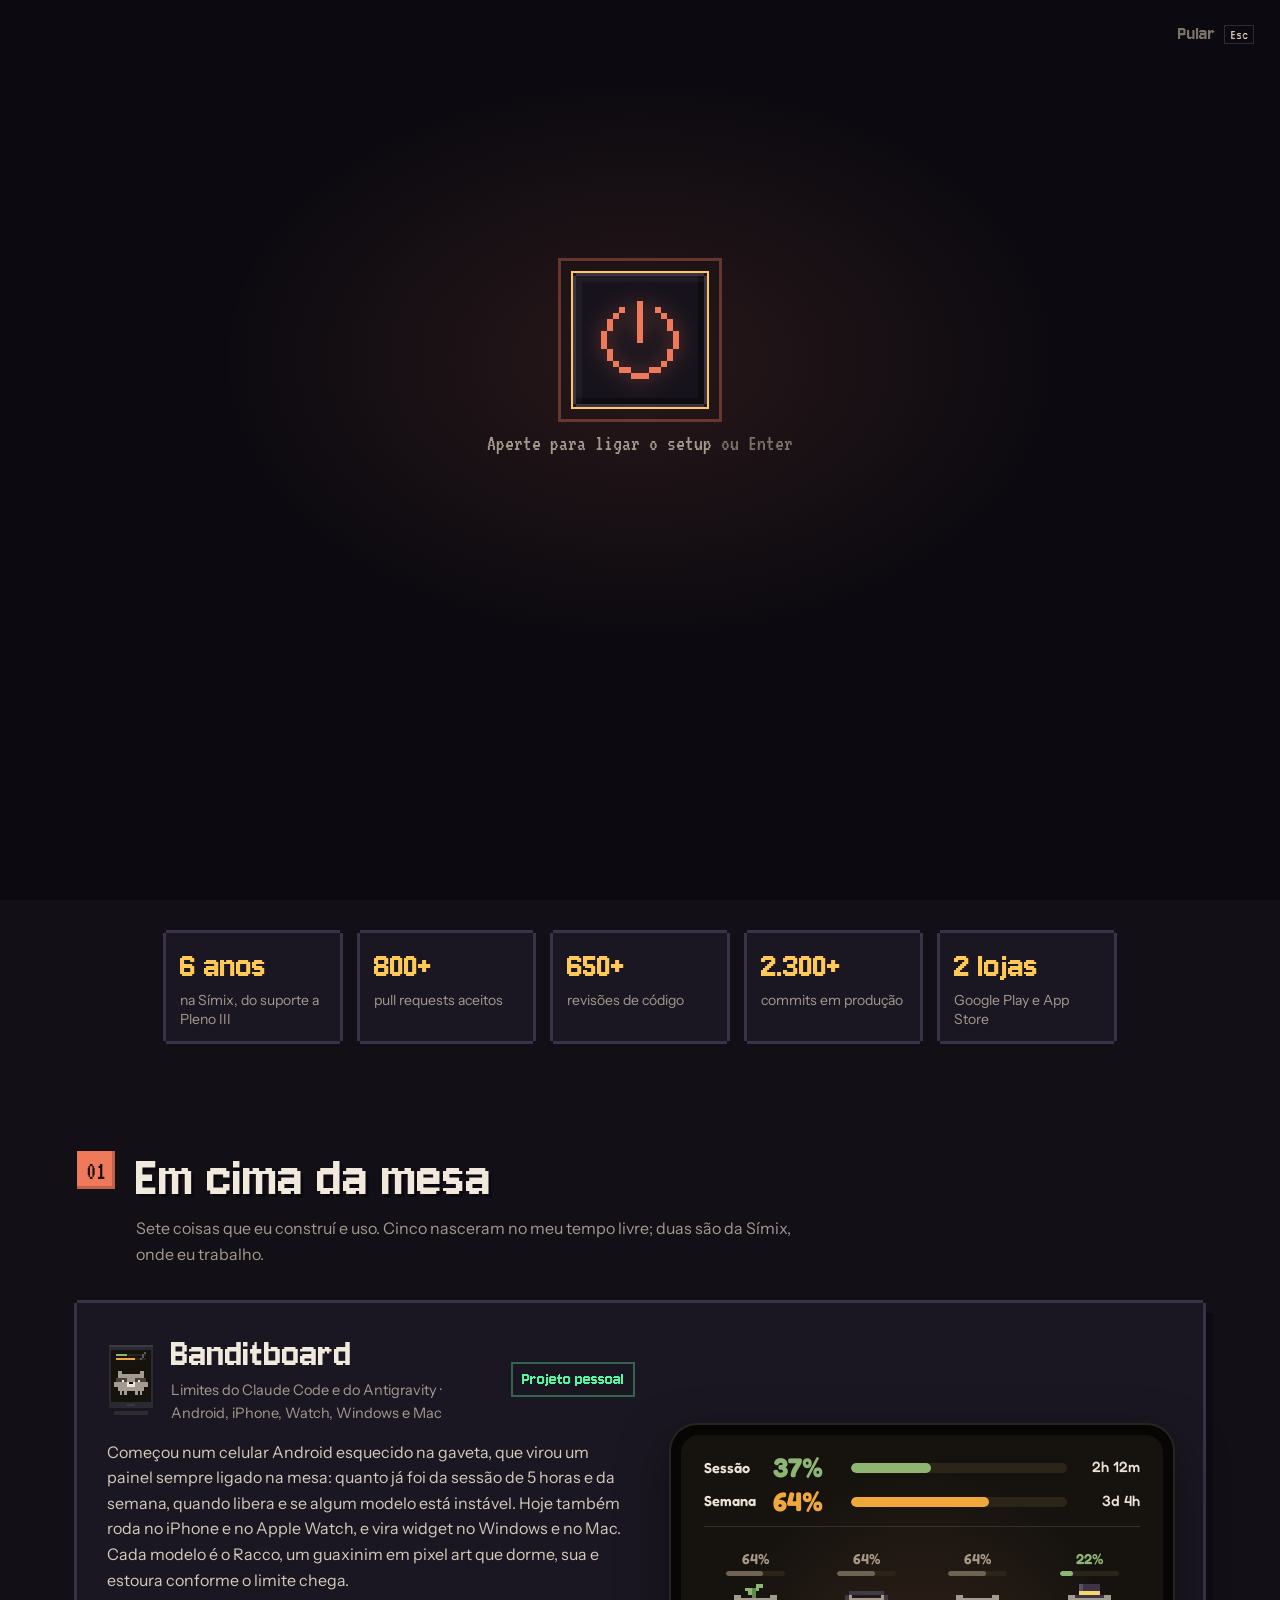
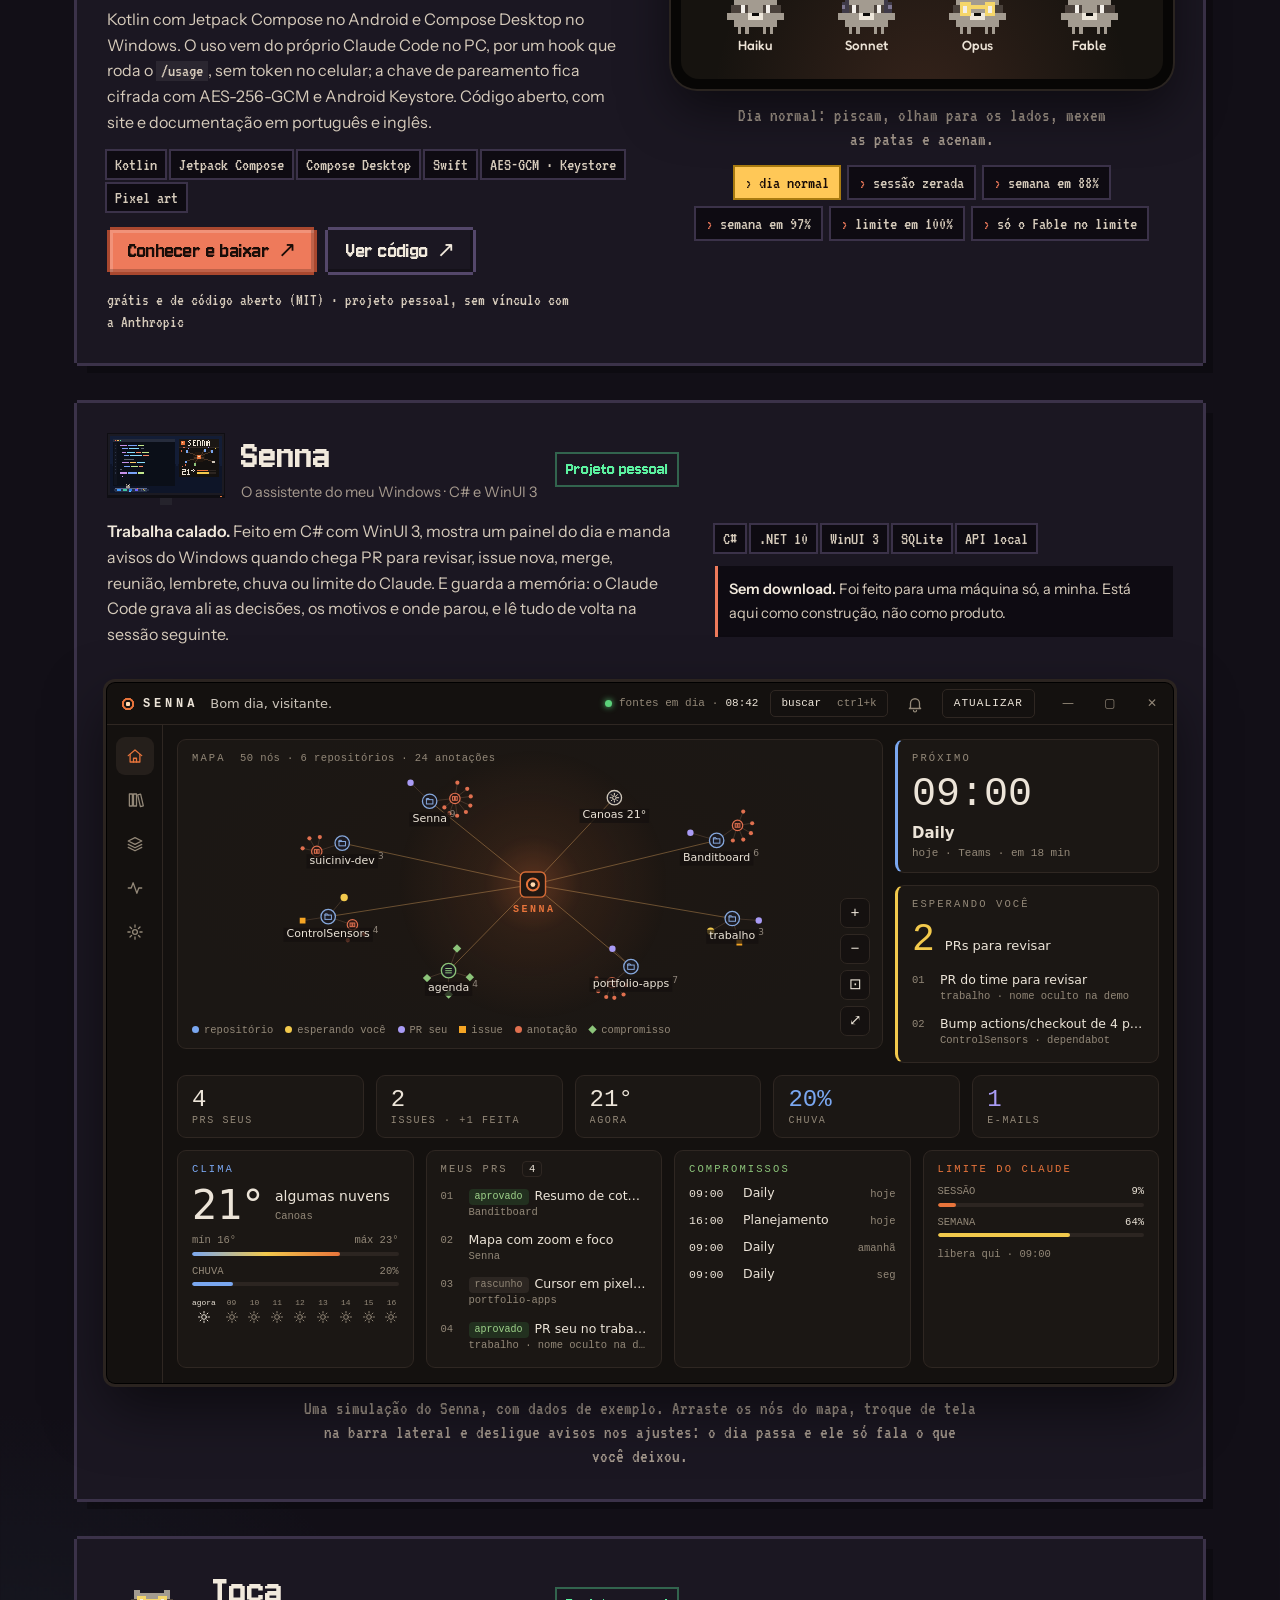
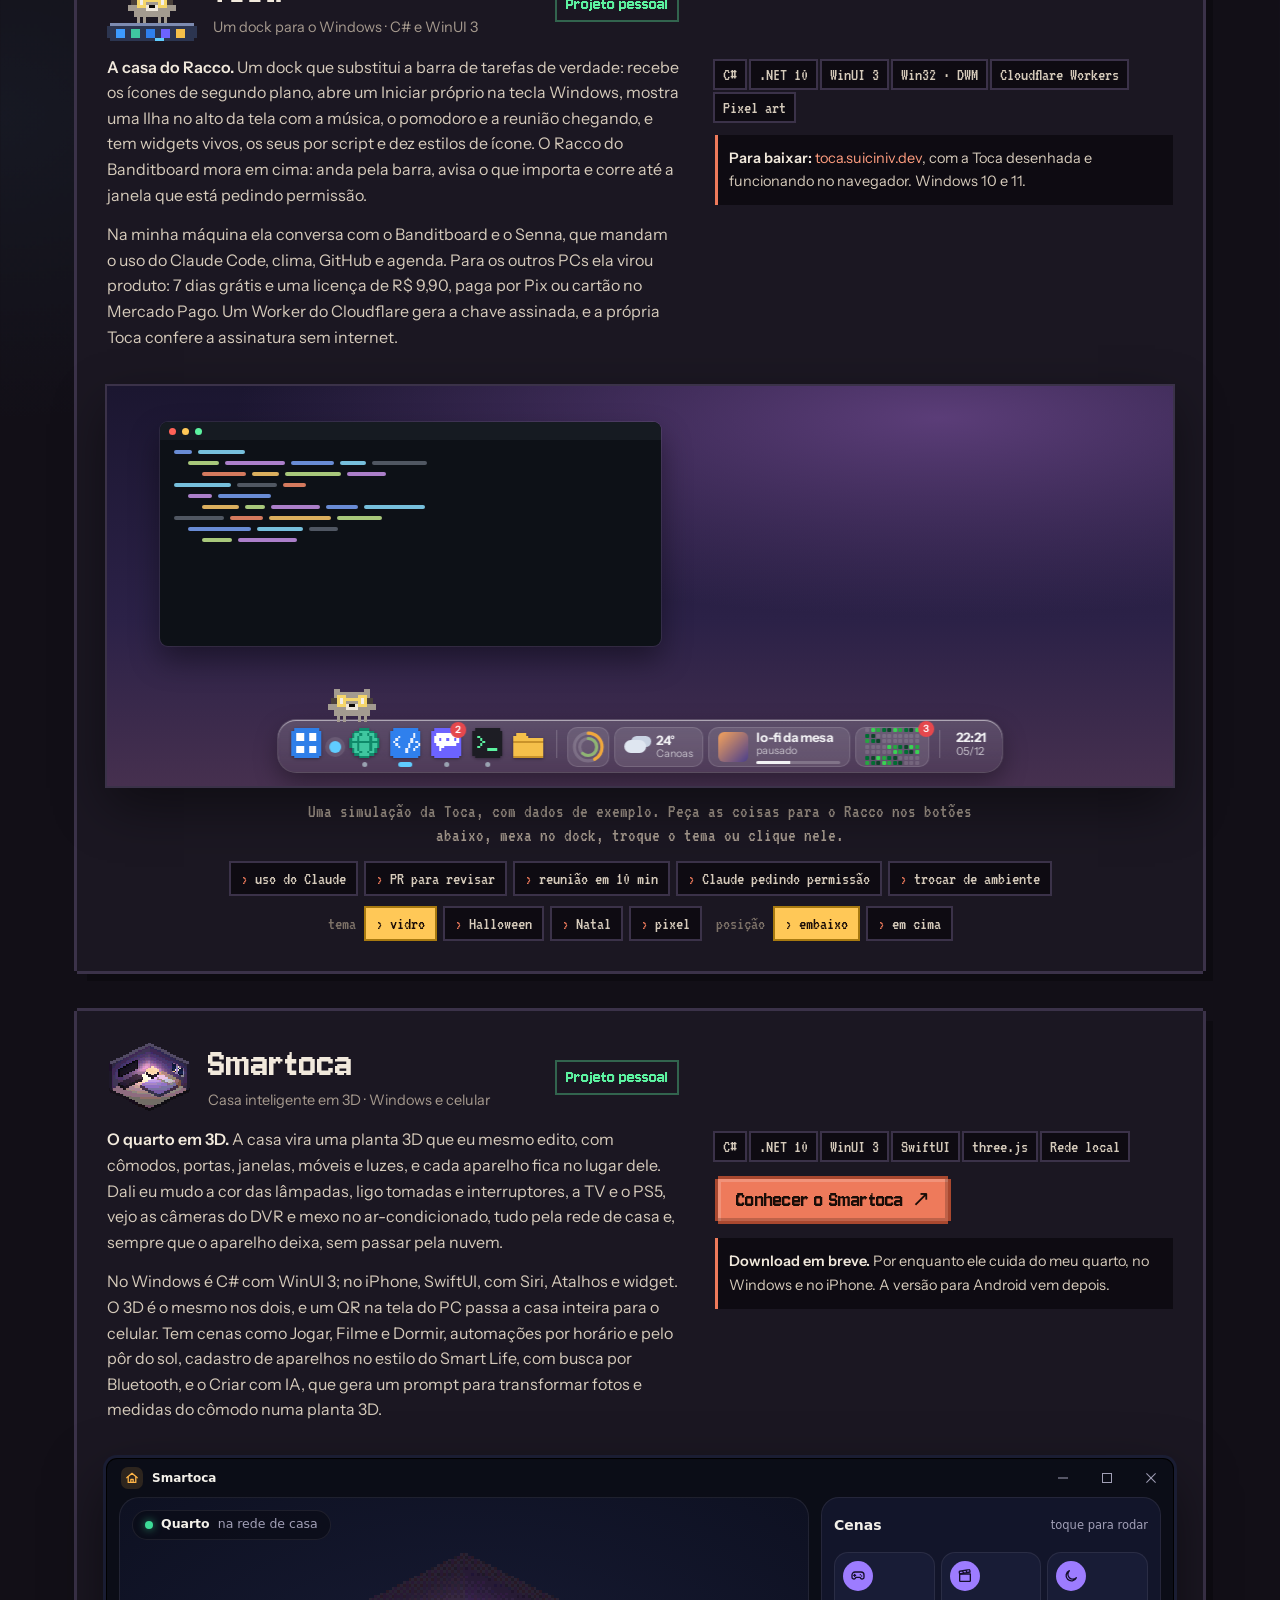
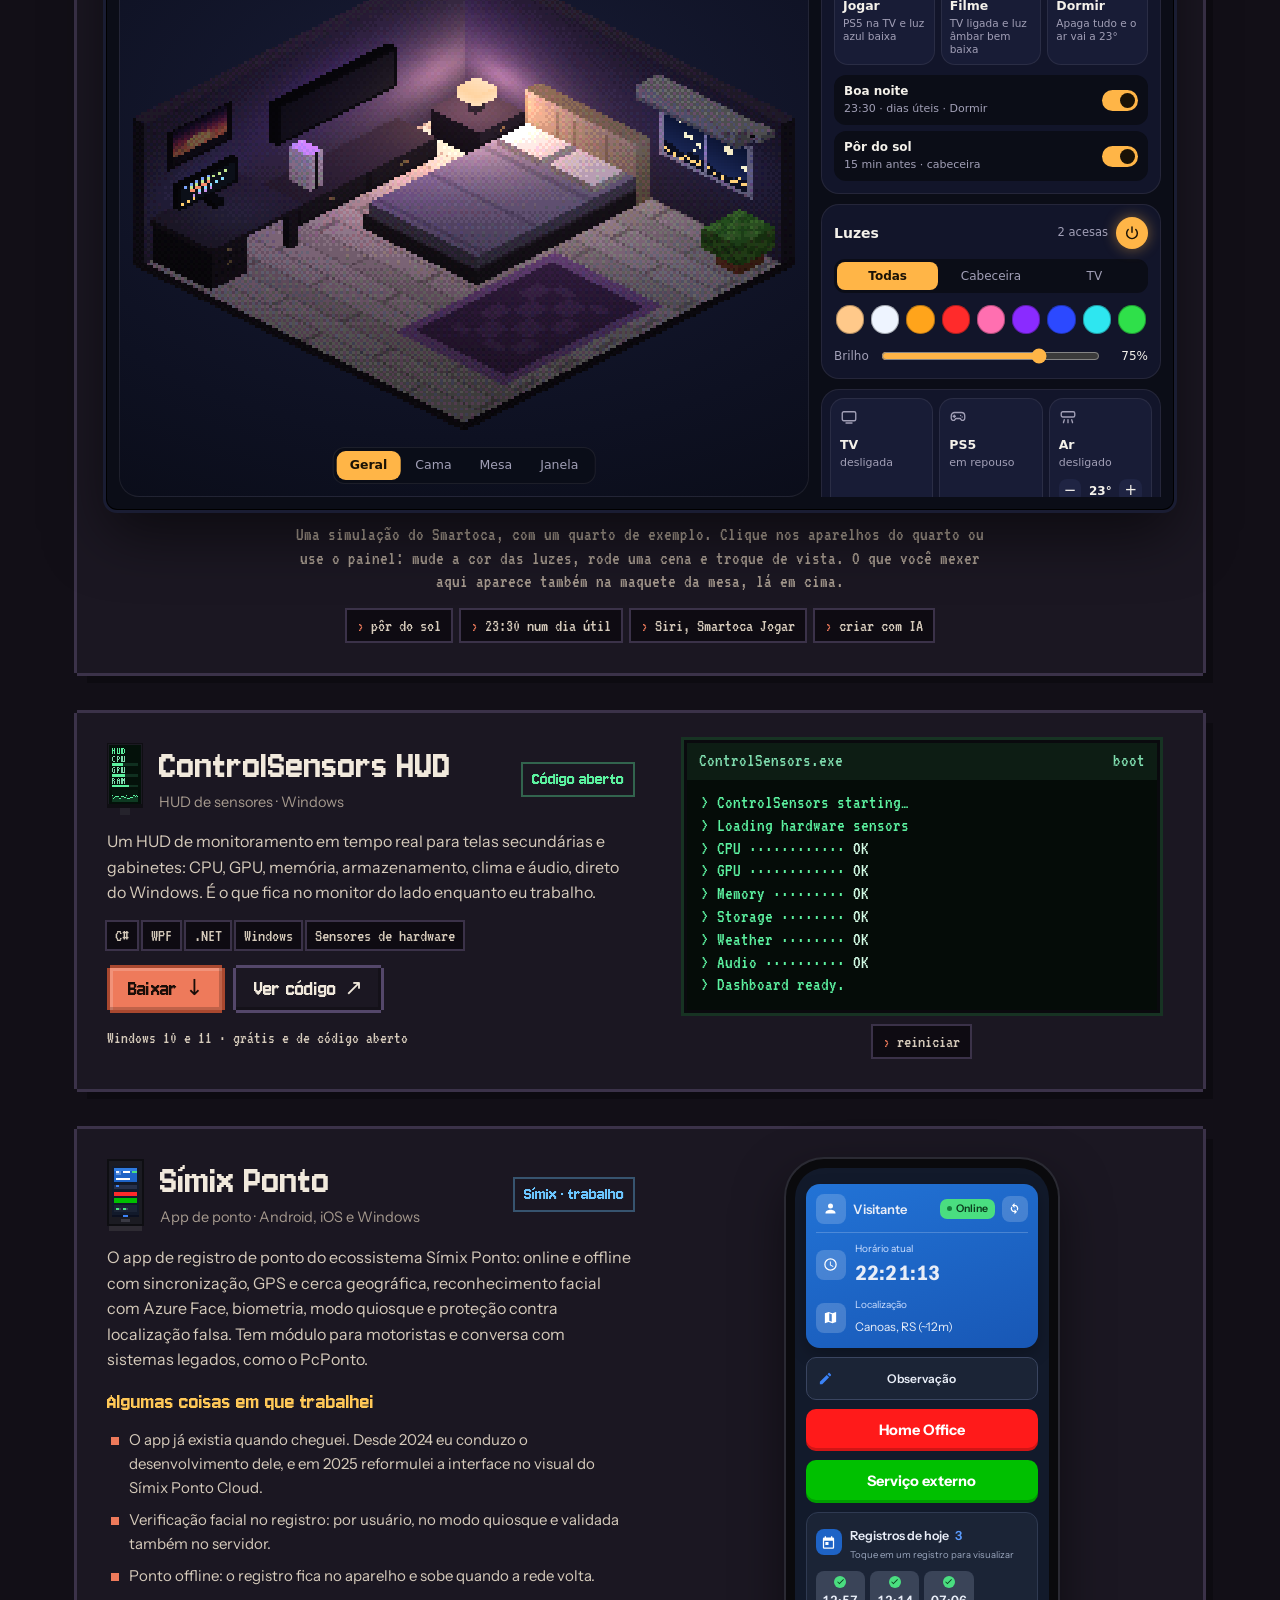
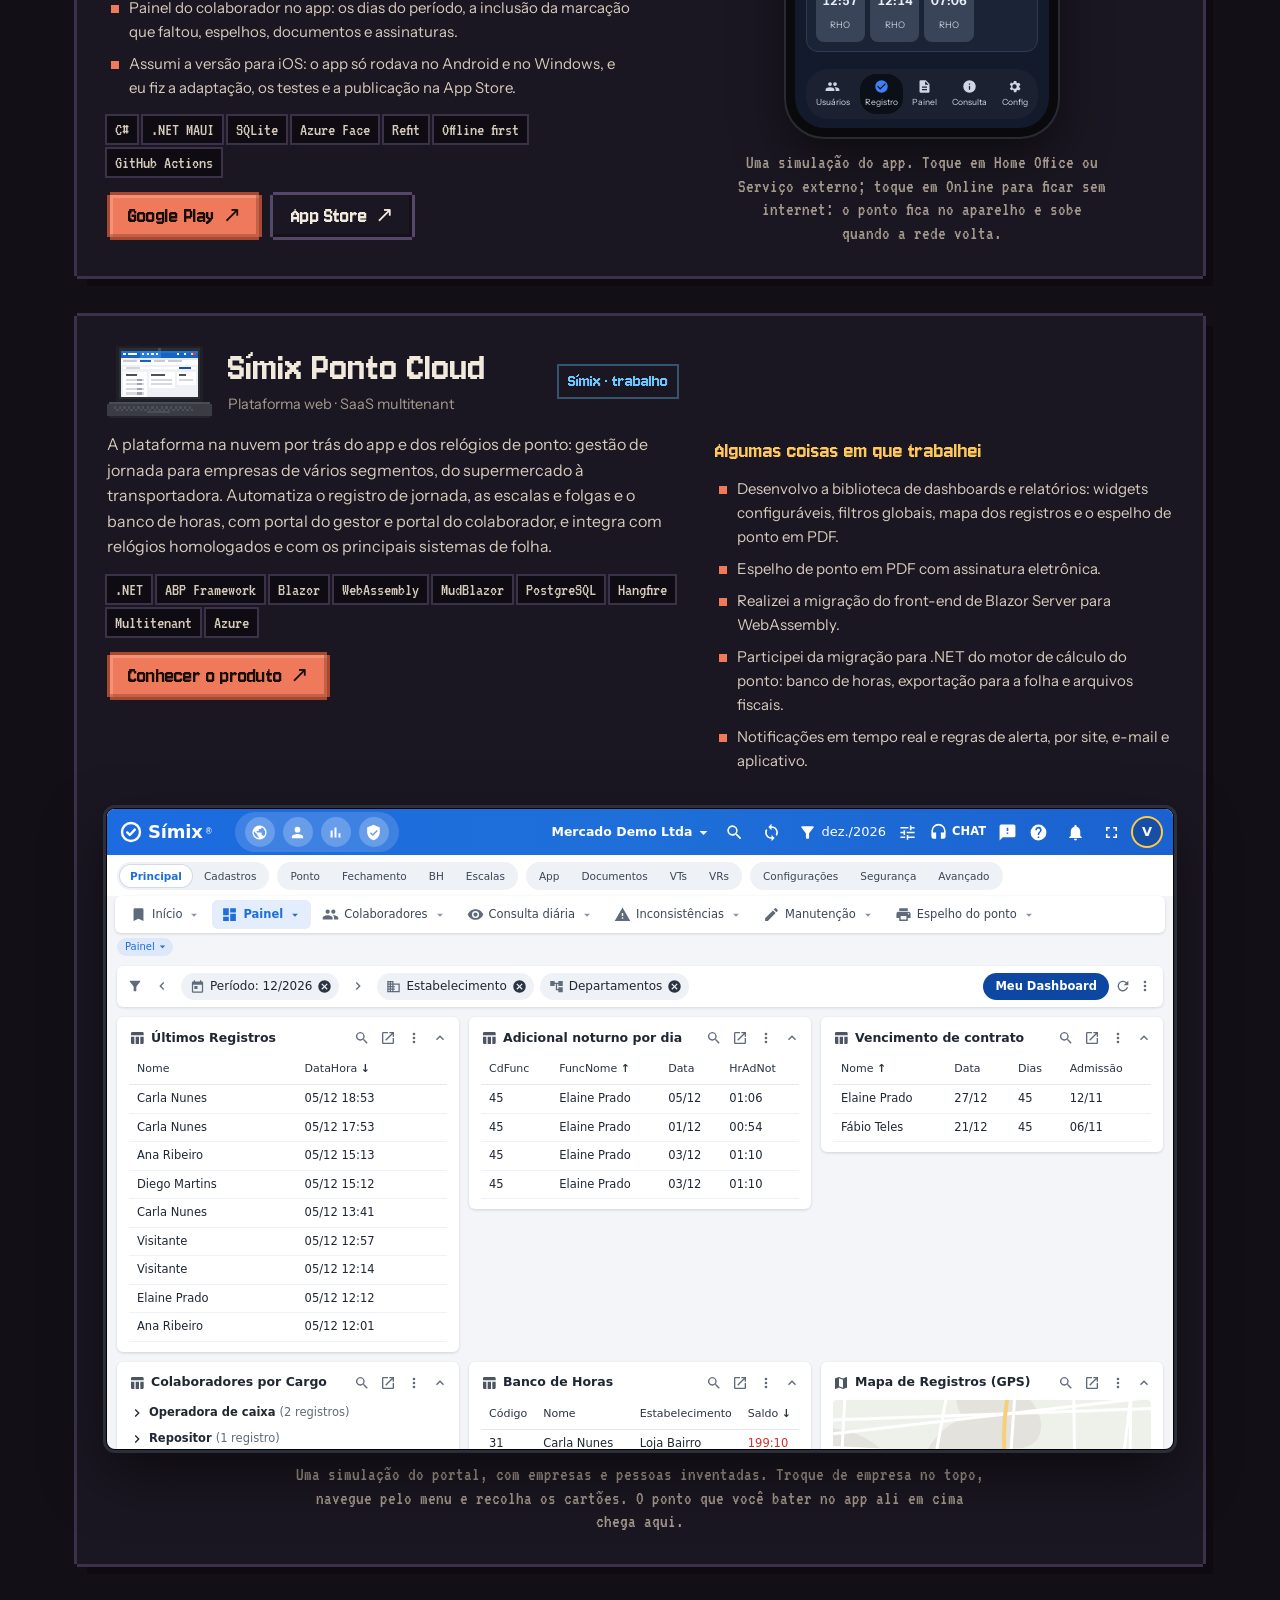
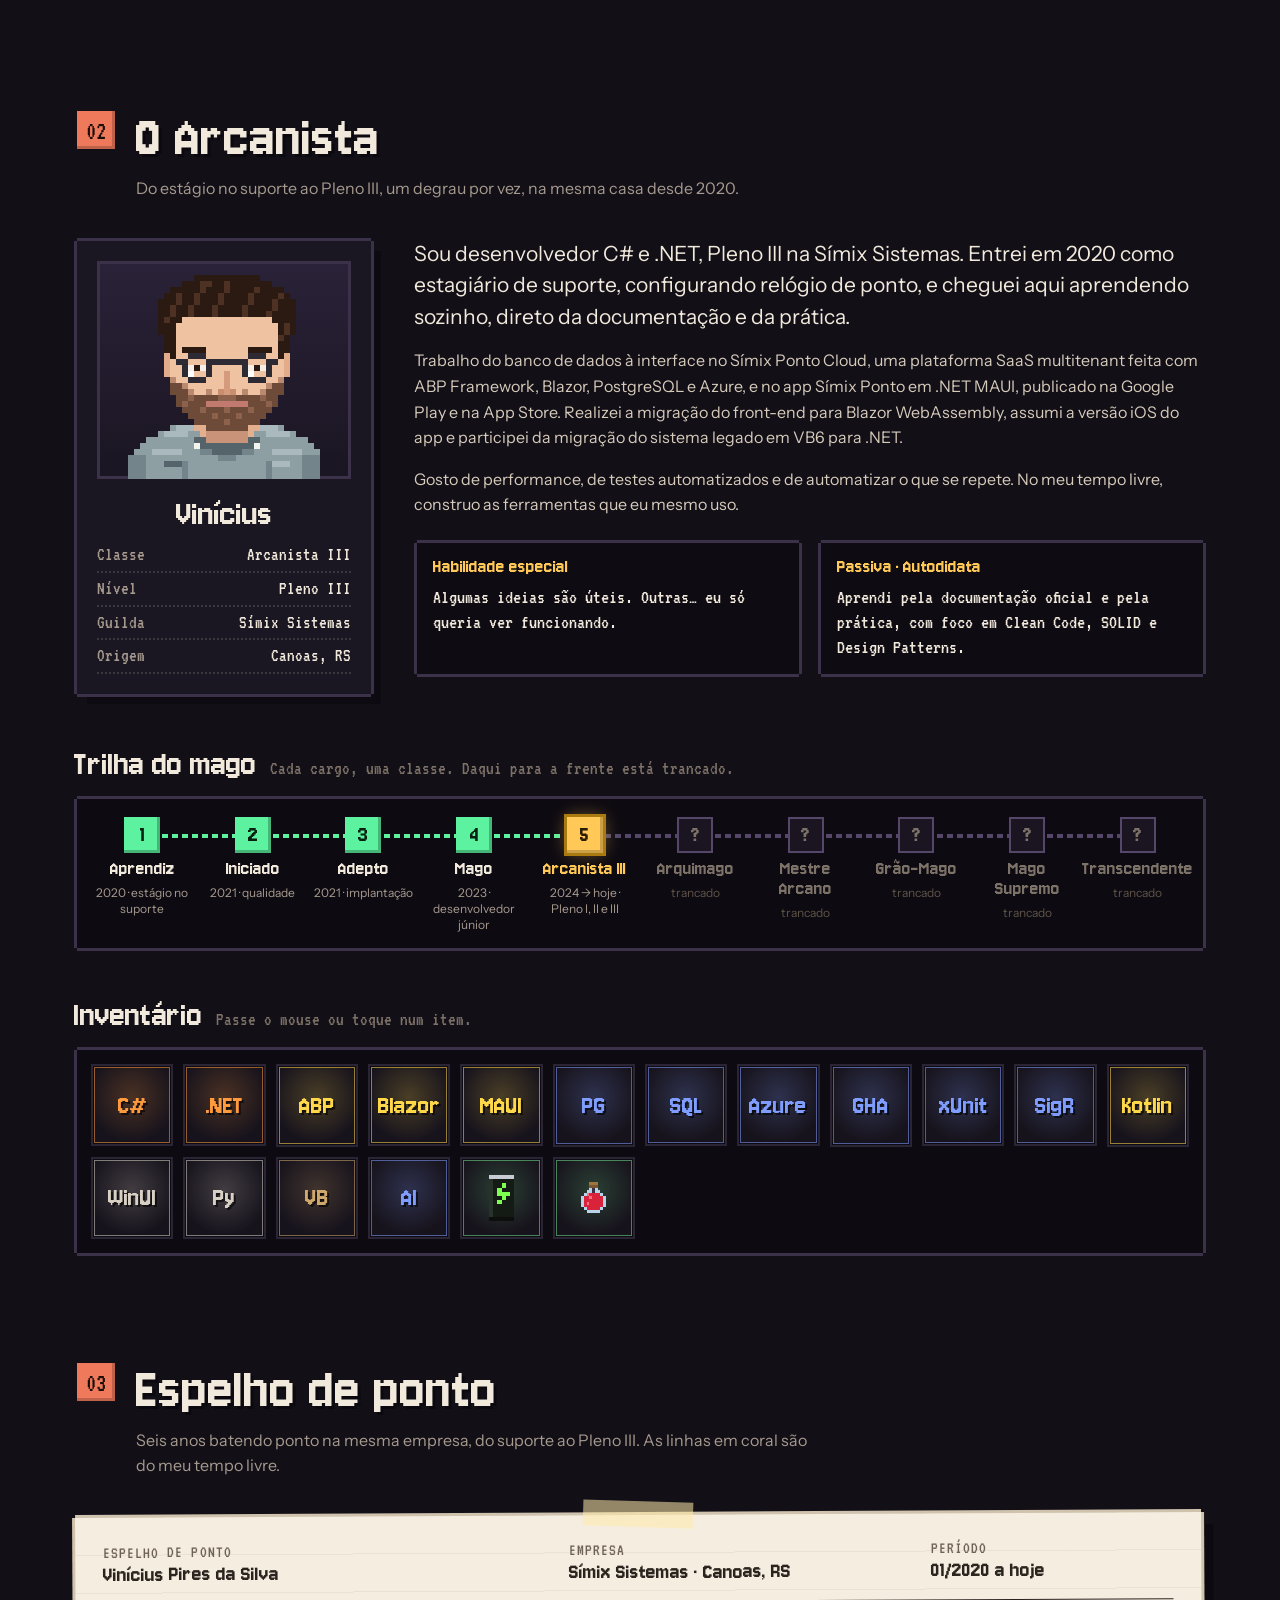
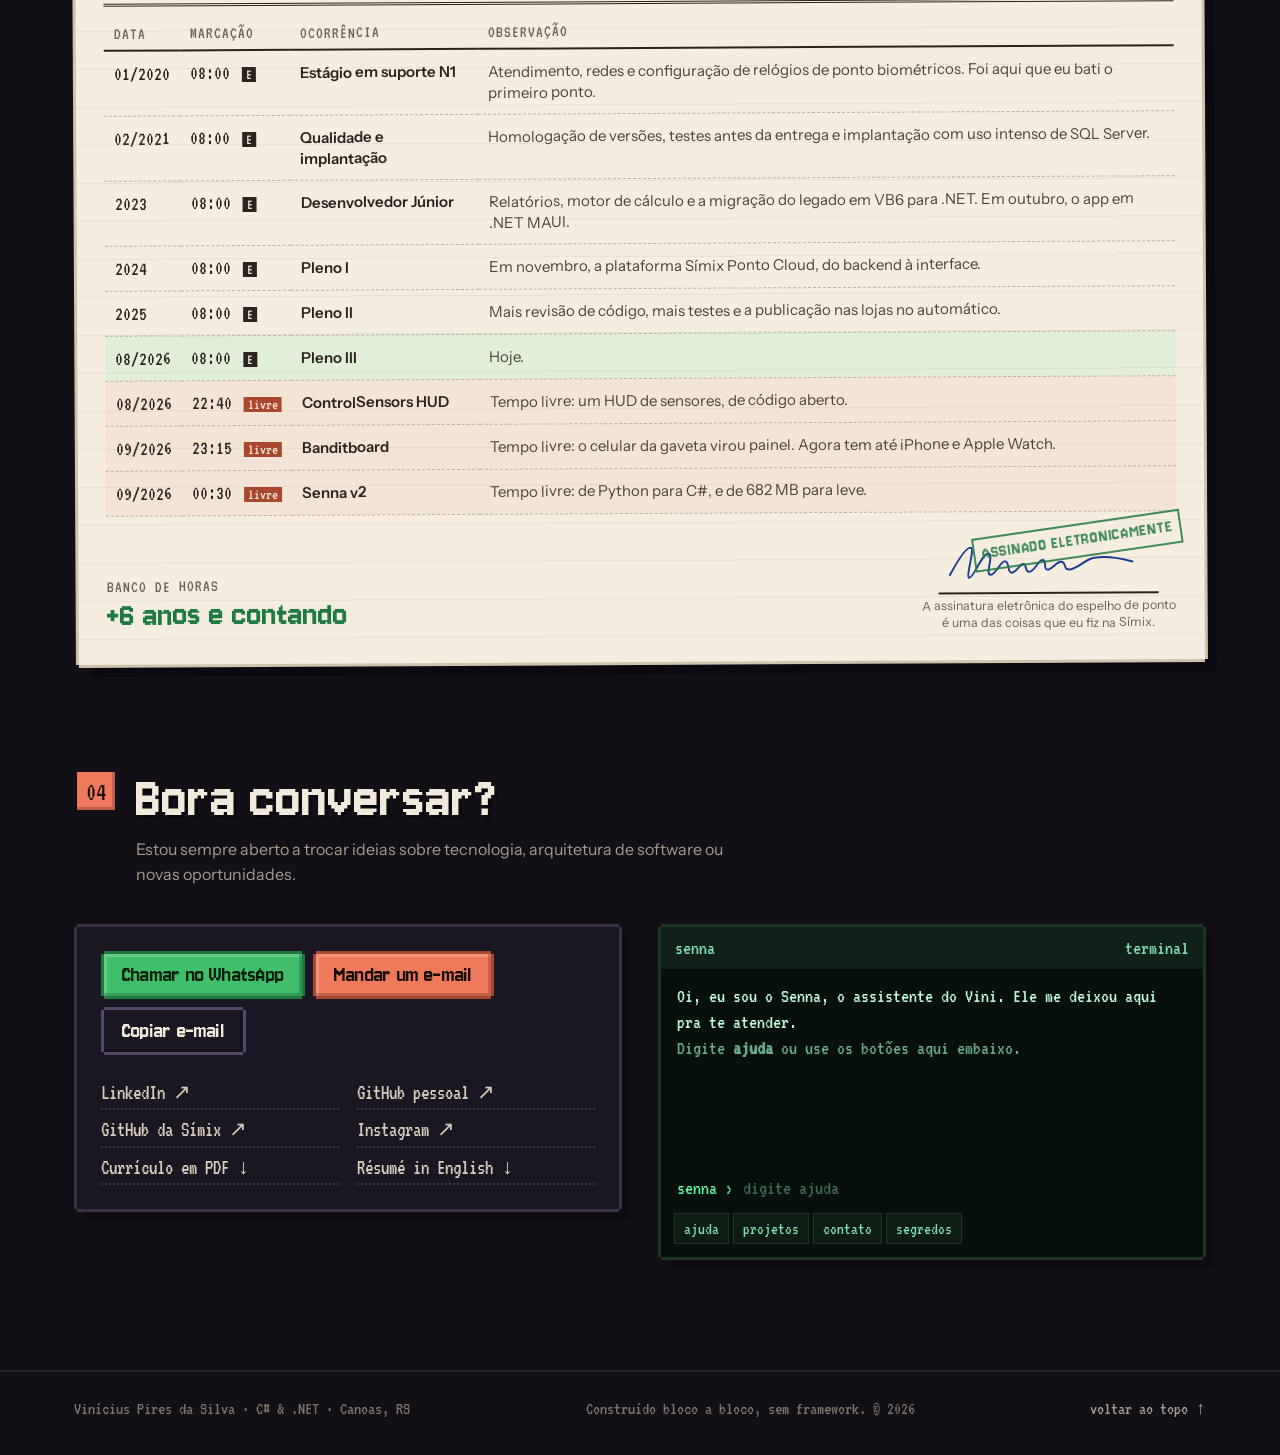
==== commit 11f479d7: "Smartoca: Windows e celular, em vez de só iPhone" ====
--- a/index.html
+++ b/index.html
@@ -232,12 +232,12 @@
               <canvas class="quest-ico" data-ico="smartoca" aria-hidden="true"></canvas>
               <div>
                 <h3>Smartoca</h3>
-                <p class="sub">Casa inteligente em 3D · Windows e iPhone</p>
+                <p class="sub">Casa inteligente em 3D · Windows e celular</p>
               </div>
               <span class="tag tag-me">Projeto pessoal</span>
             </div>
             <p><b>O quarto em 3D.</b> A casa vira uma planta 3D que eu mesmo edito, com cômodos, portas, janelas, móveis e luzes, e cada aparelho fica no lugar dele. Dali eu mudo a cor das lâmpadas, ligo tomadas e interruptores, a TV e o PS5, vejo as câmeras do DVR e mexo no ar-condicionado, tudo pela rede de casa e, sempre que o aparelho deixa, sem passar pela nuvem.</p>
-            <p>No Windows é C# com WinUI 3; no iPhone, SwiftUI, com Siri, Atalhos e widget. O 3D é o mesmo nos dois, e um QR na tela do PC passa a casa inteira para o iPhone. Tem cenas como Jogar, Filme e Dormir, automações por horário e pelo pôr do sol, cadastro de aparelhos no estilo do Smart Life, com busca por Bluetooth, e o Criar com IA, que gera um prompt para transformar fotos e medidas do cômodo numa planta 3D.</p>
+            <p>No Windows é C# com WinUI 3; no iPhone, SwiftUI, com Siri, Atalhos e widget. O 3D é o mesmo nos dois, e um QR na tela do PC passa a casa inteira para o celular. Tem cenas como Jogar, Filme e Dormir, automações por horário e pelo pôr do sol, cadastro de aparelhos no estilo do Smart Life, com busca por Bluetooth, e o Criar com IA, que gera um prompt para transformar fotos e medidas do cômodo numa planta 3D.</p>
           </div>
           <div class="quest-body quest-side">
             <ul class="chips"><li>C#</li><li>.NET 10</li><li>WinUI 3</li><li>SwiftUI</li><li>three.js</li><li>Rede local</li></ul>
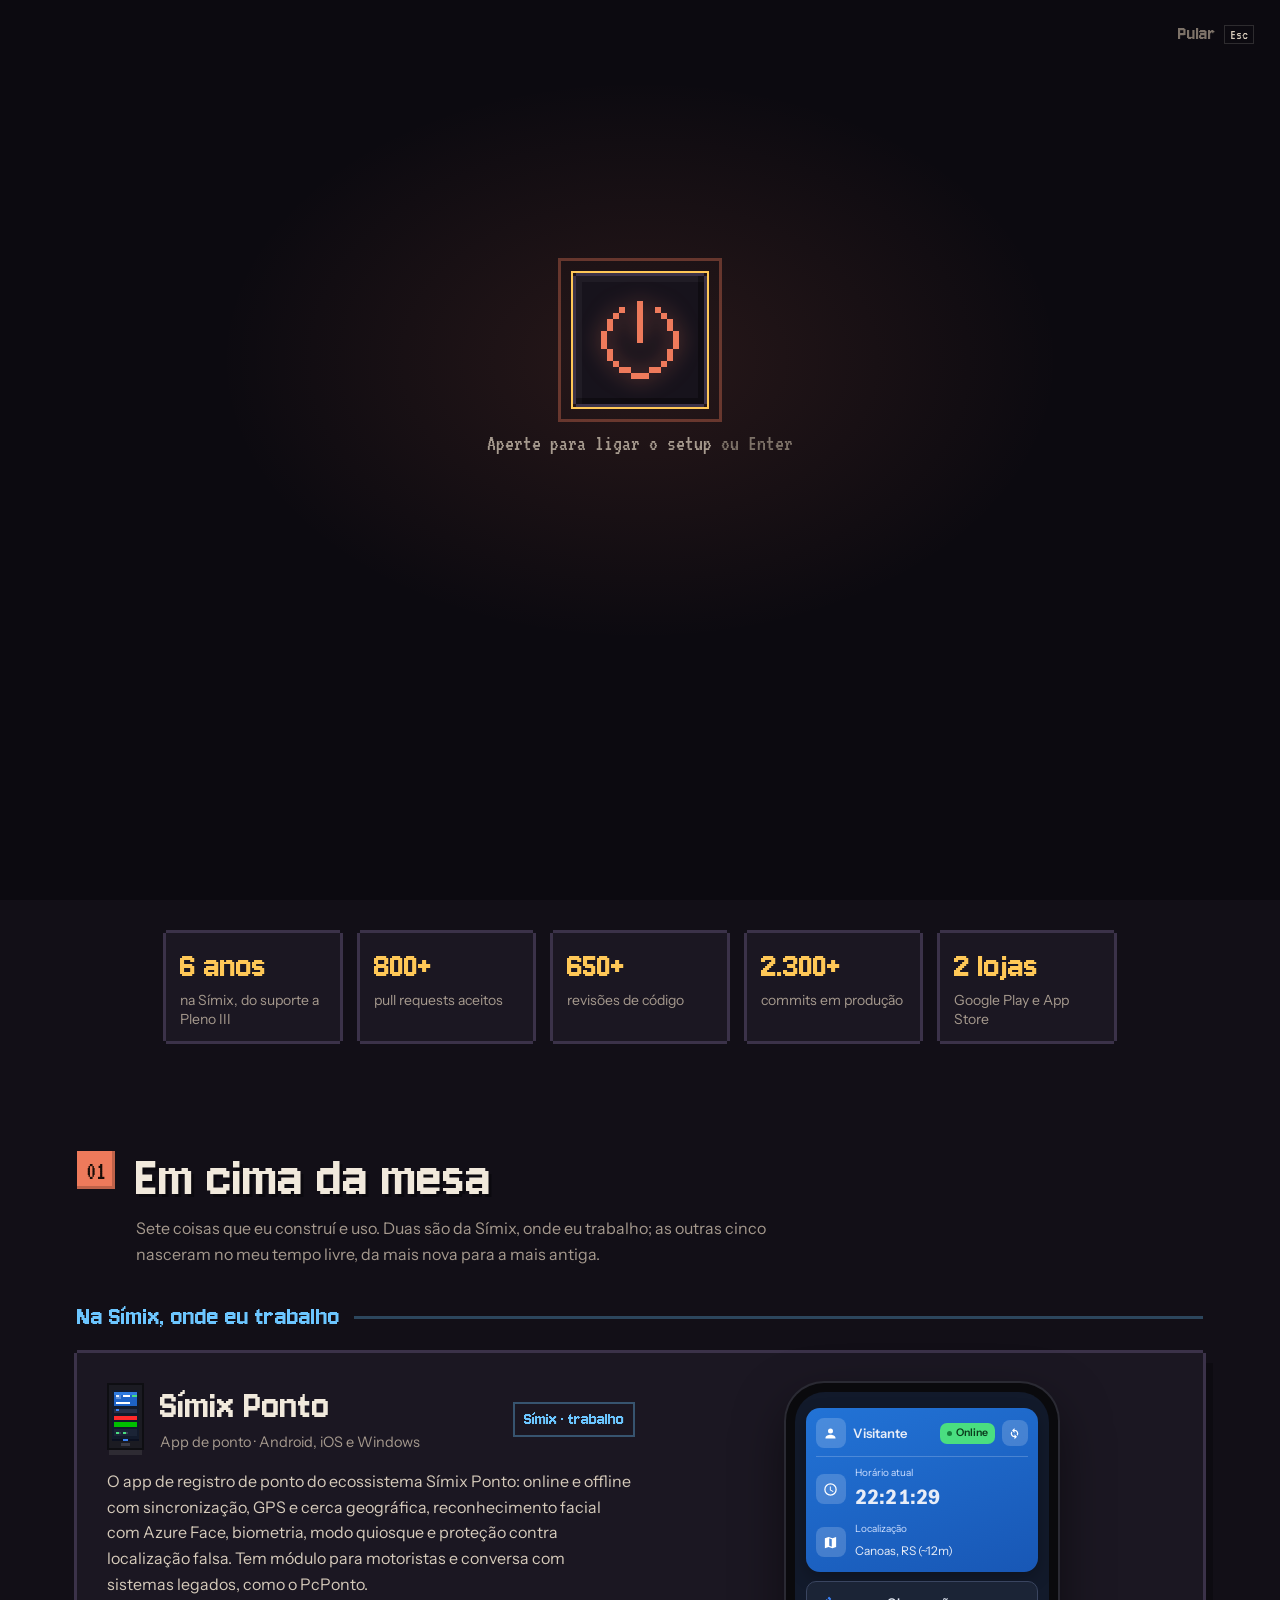
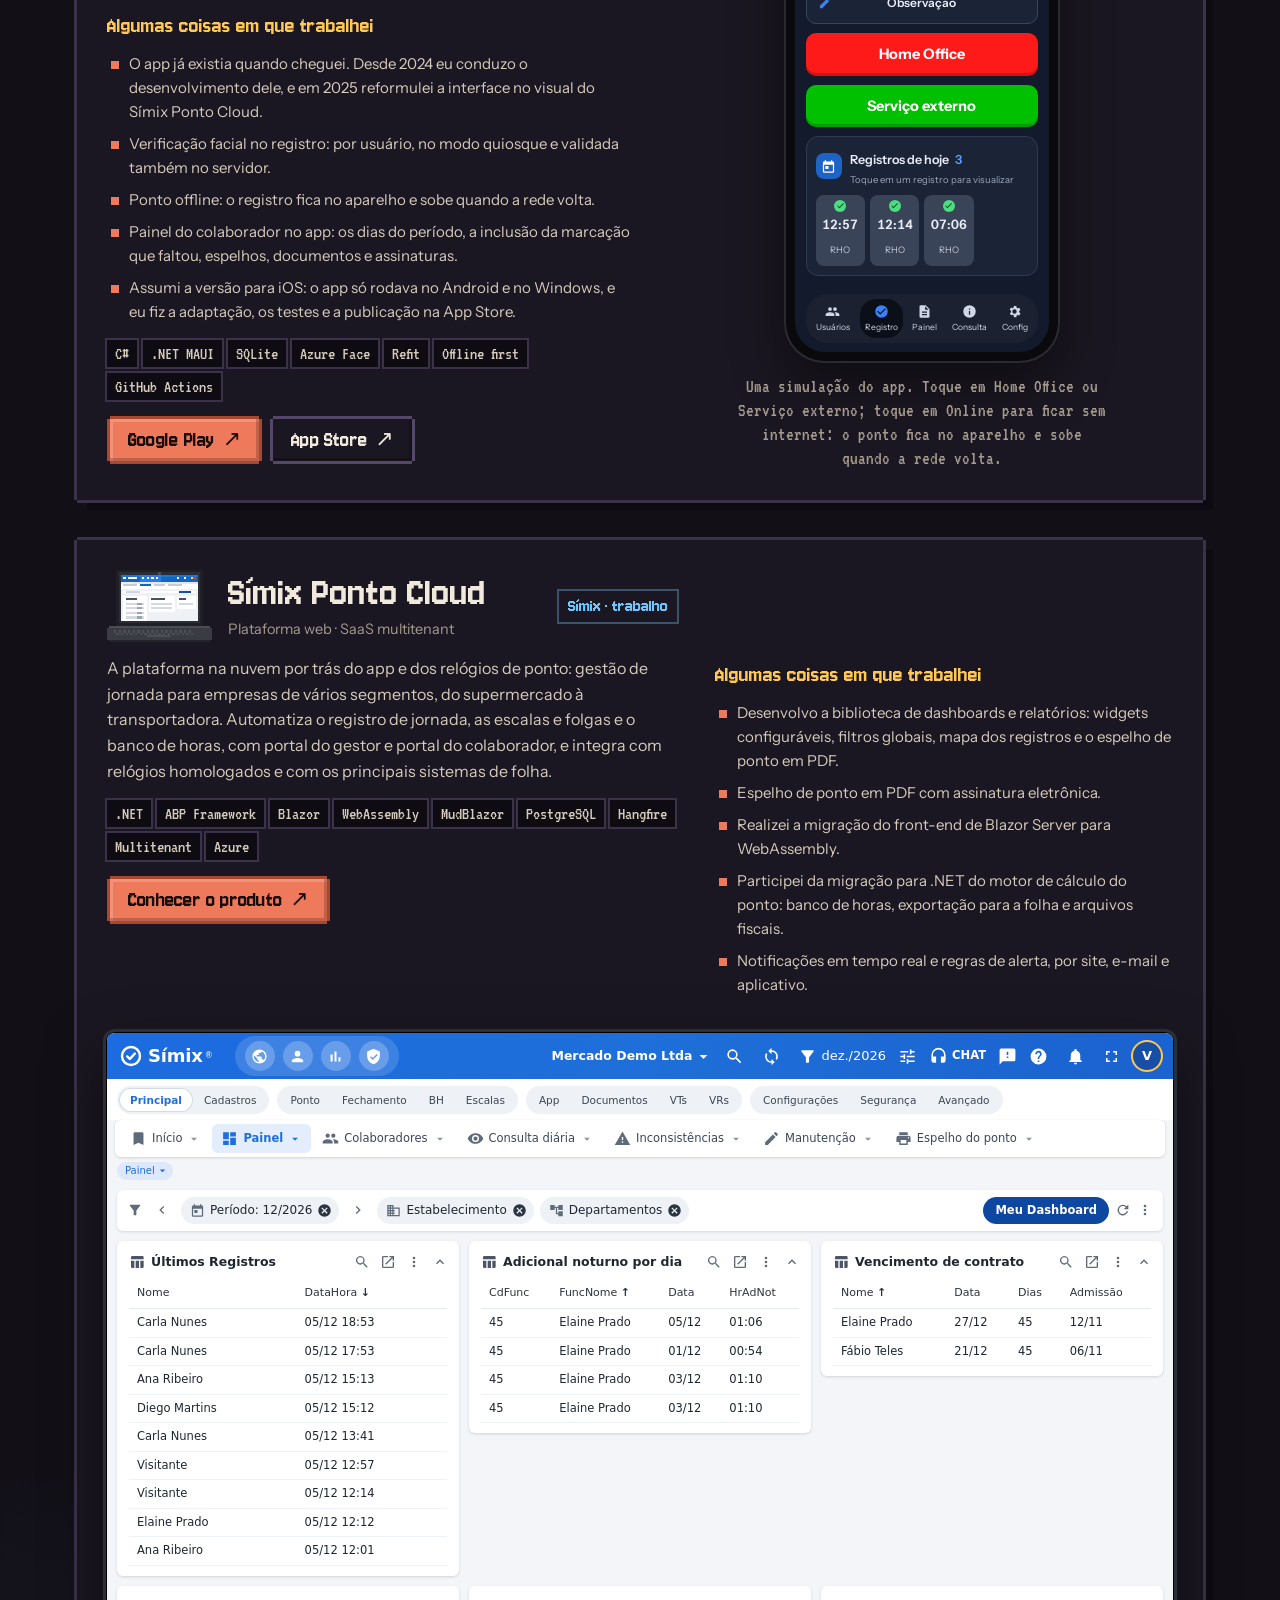
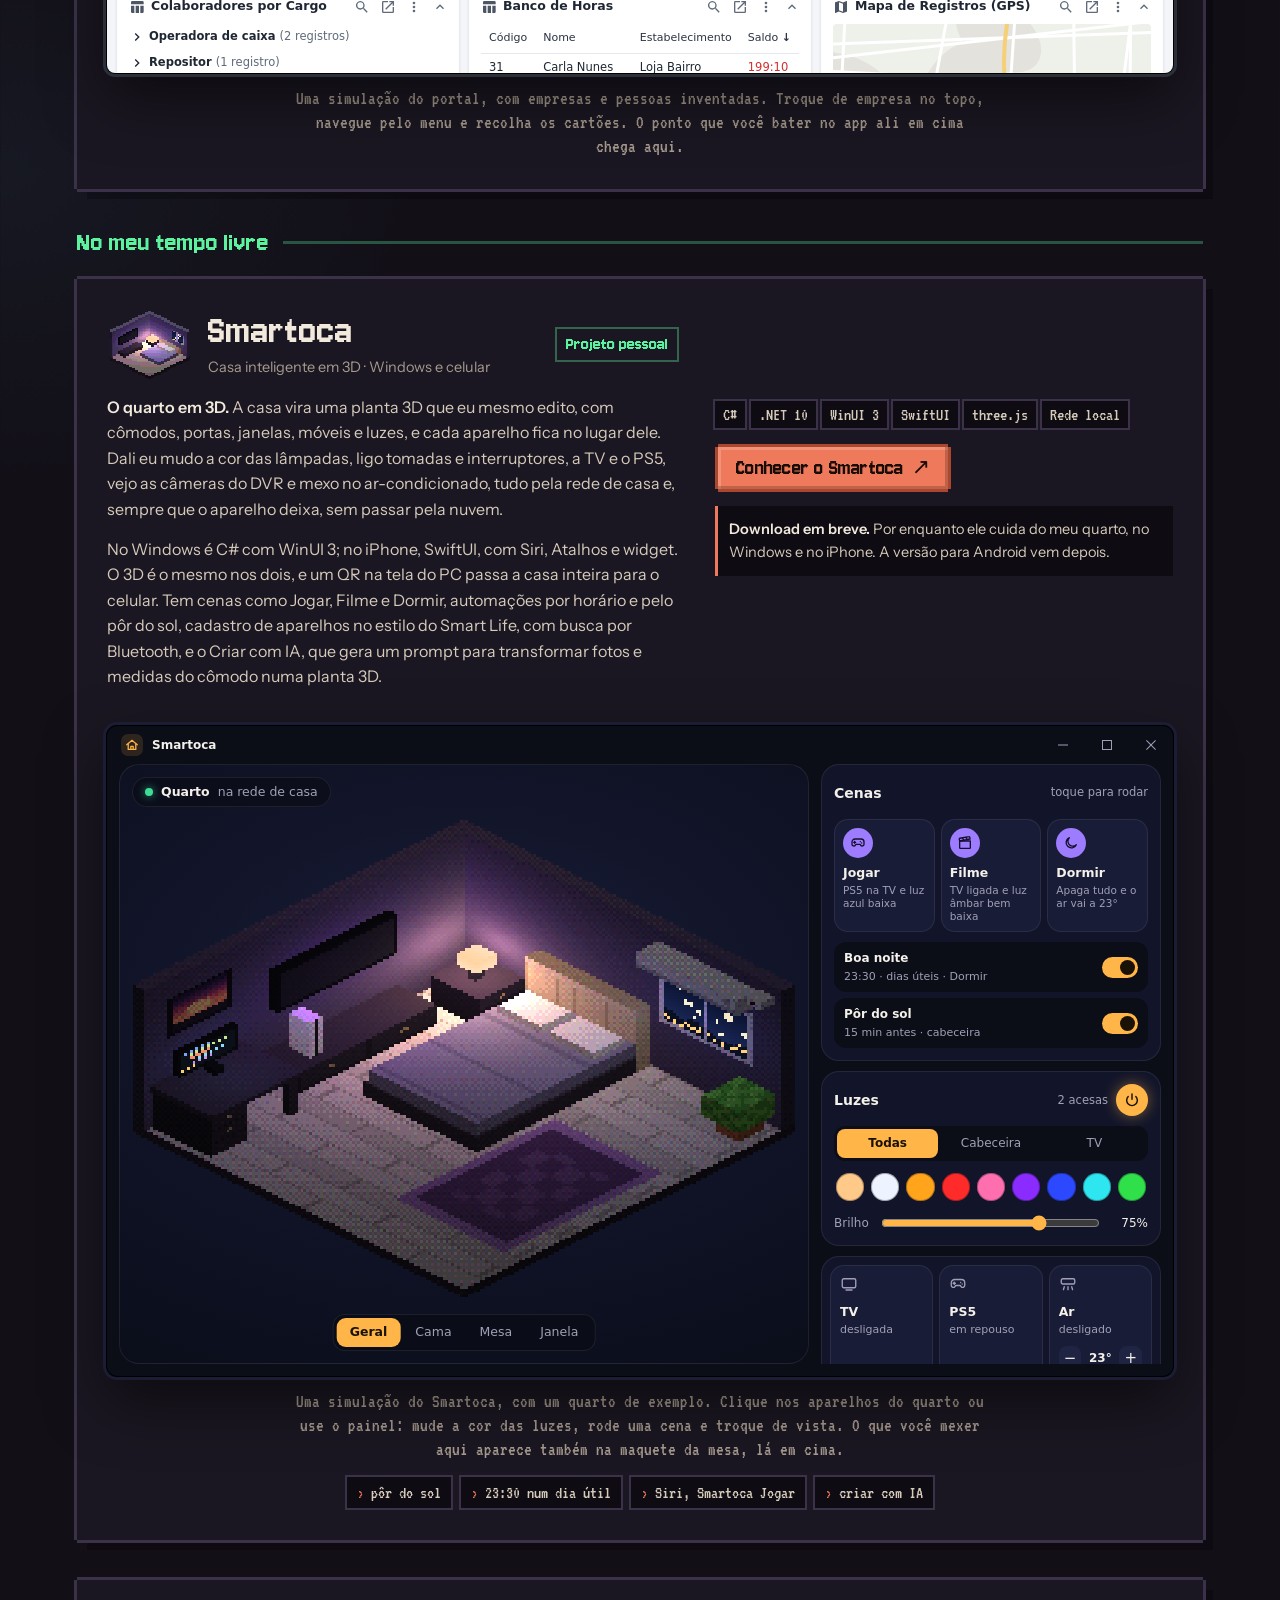
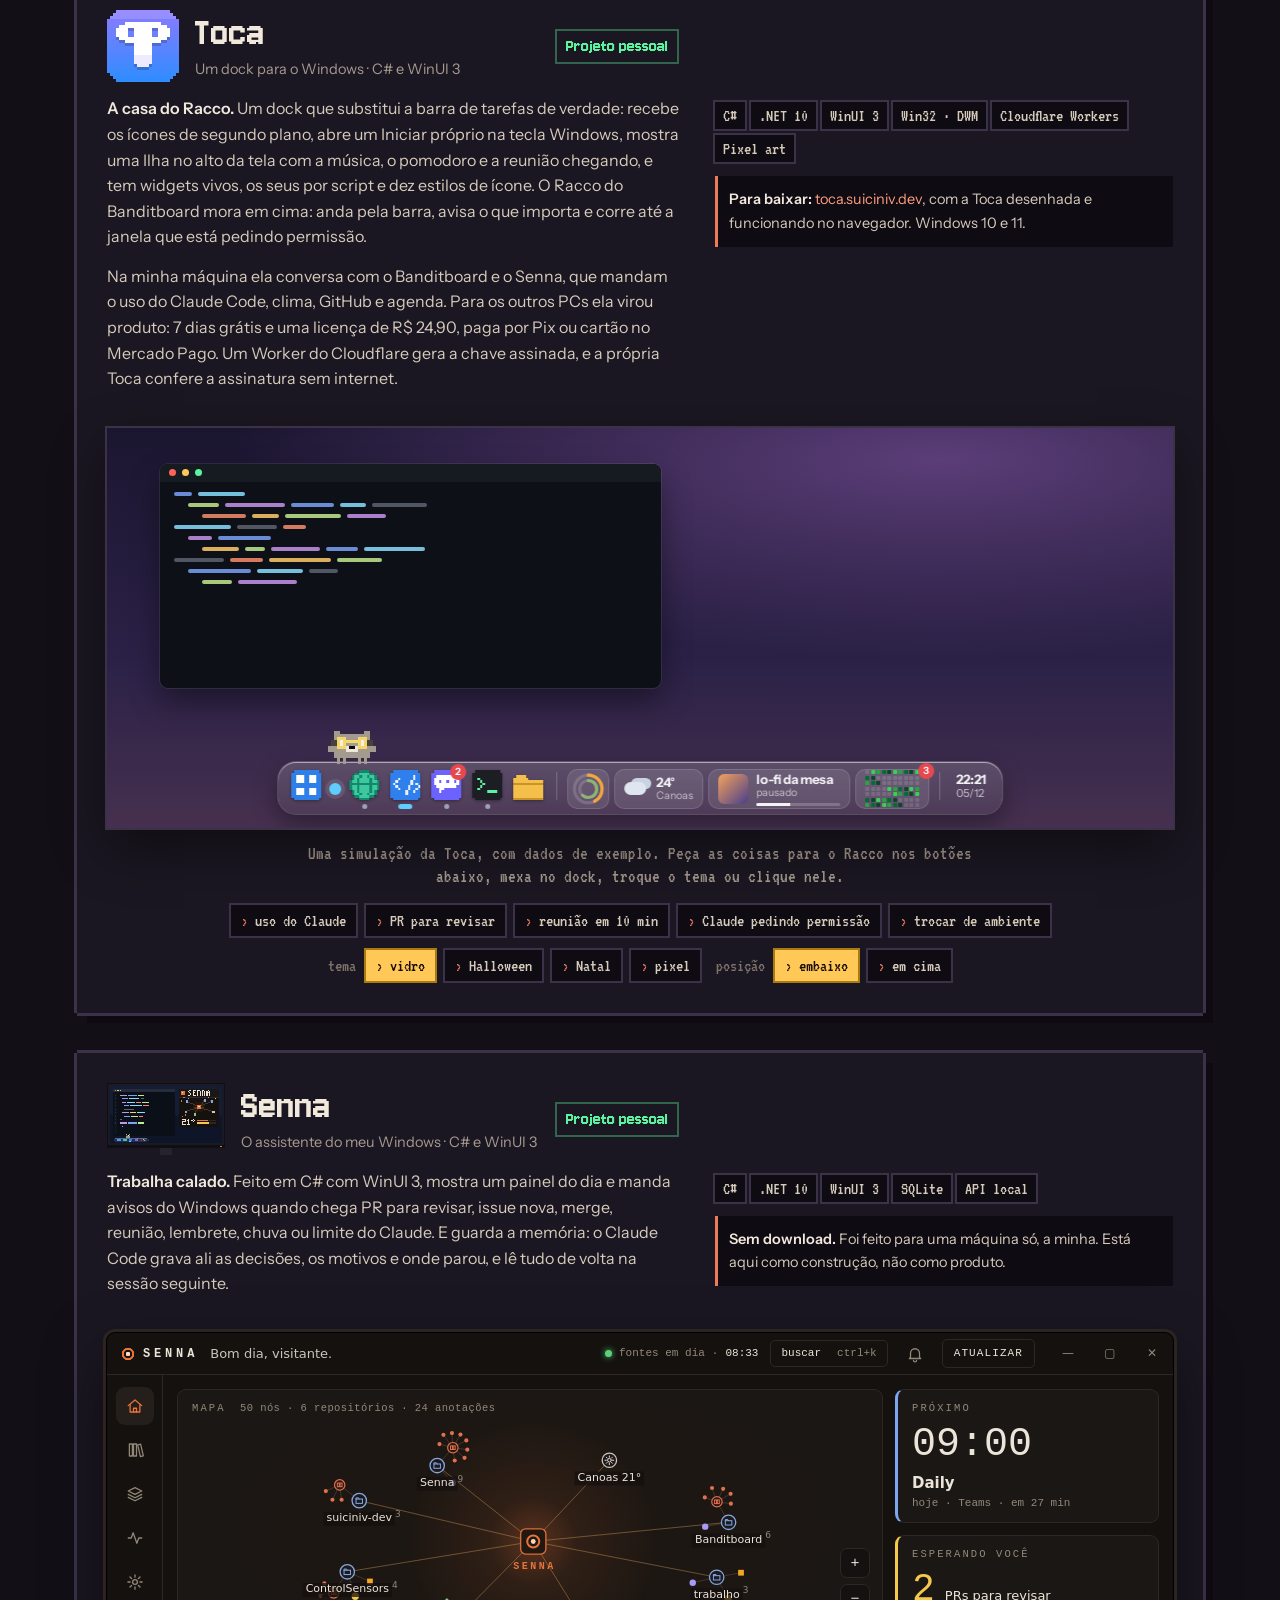
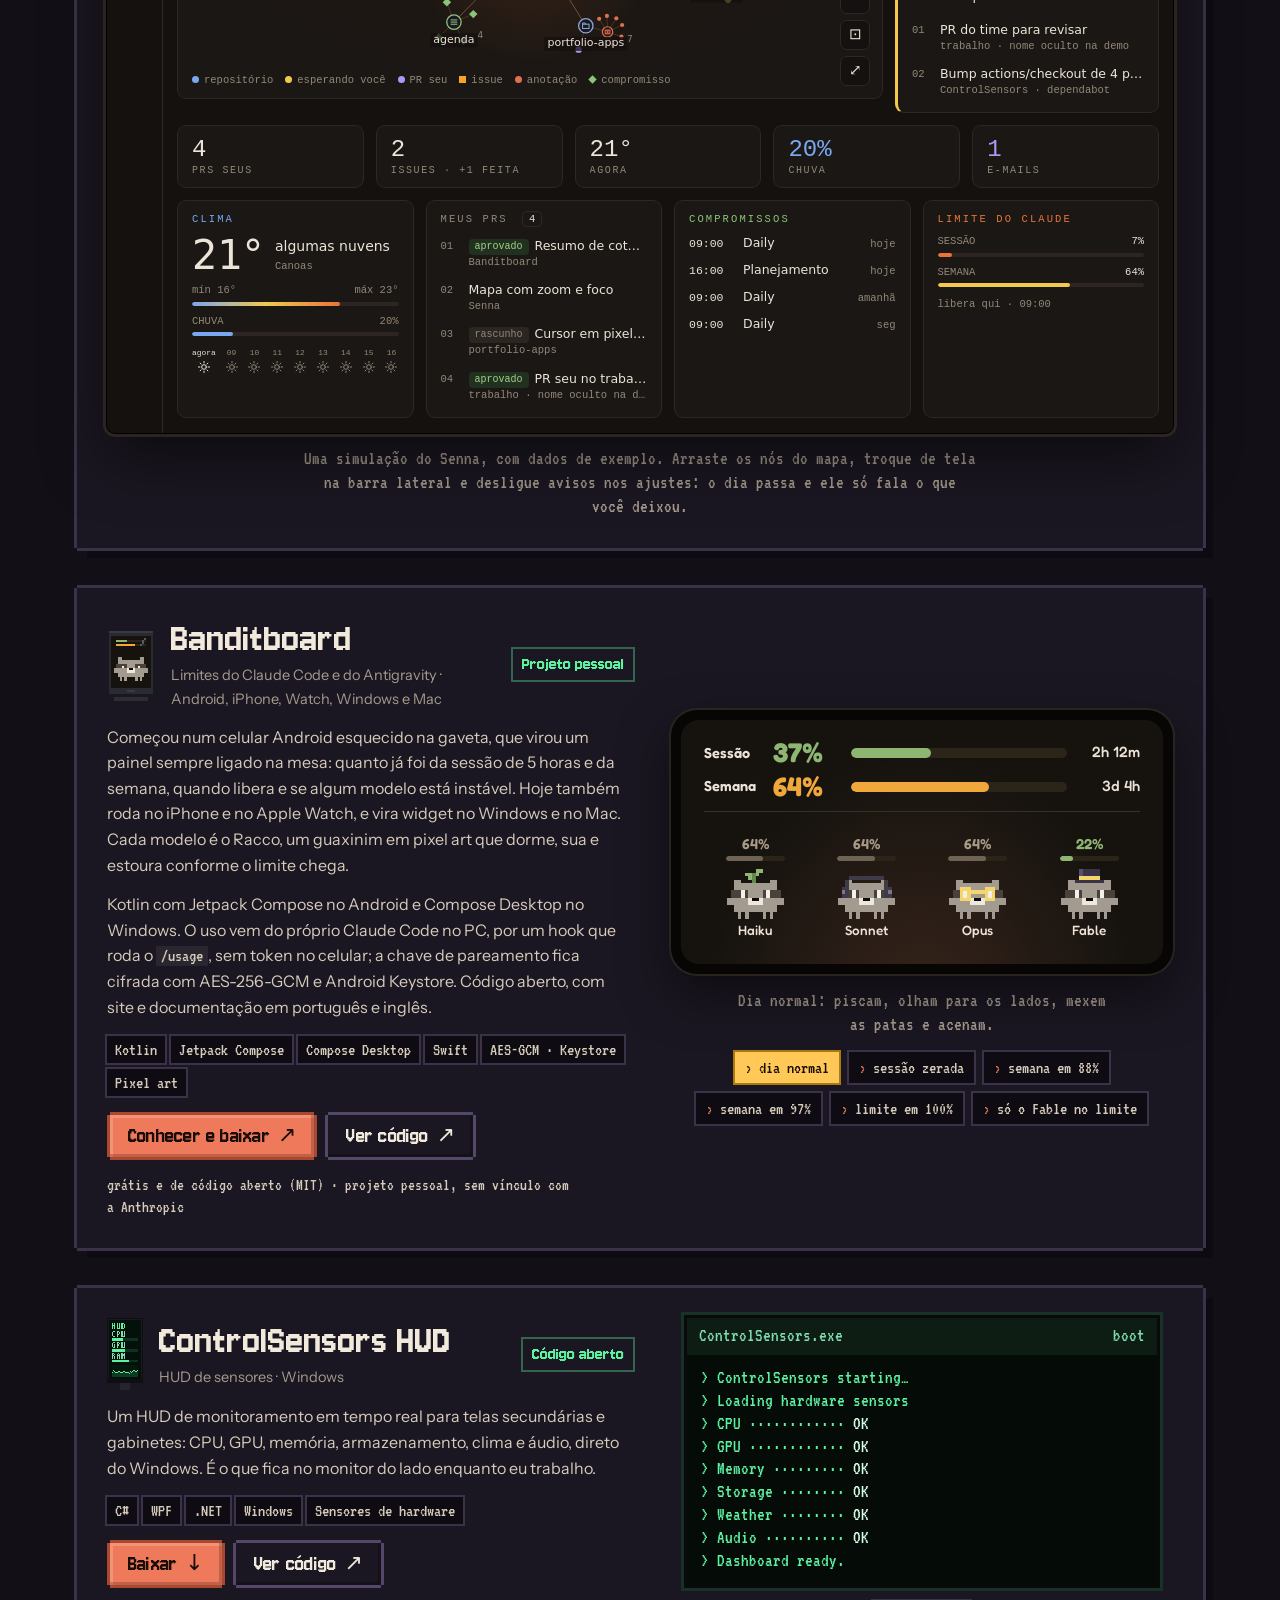
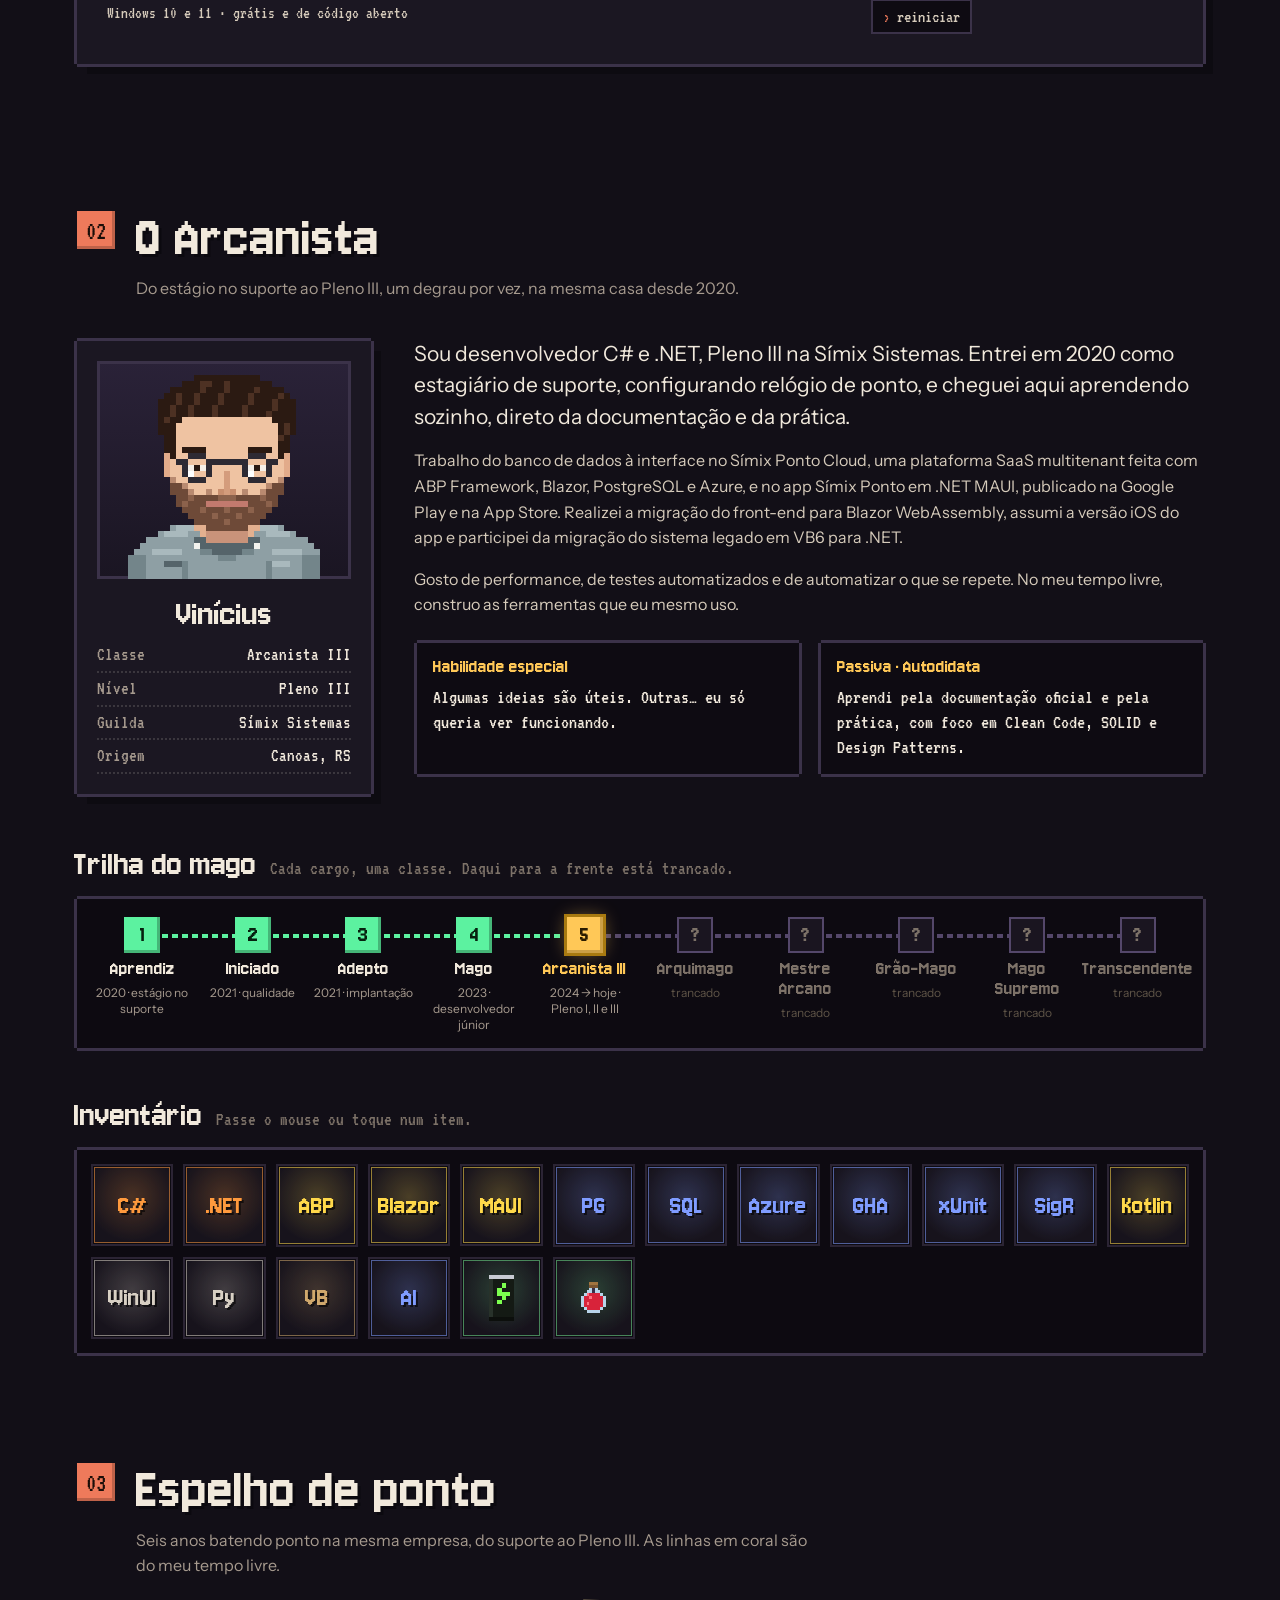
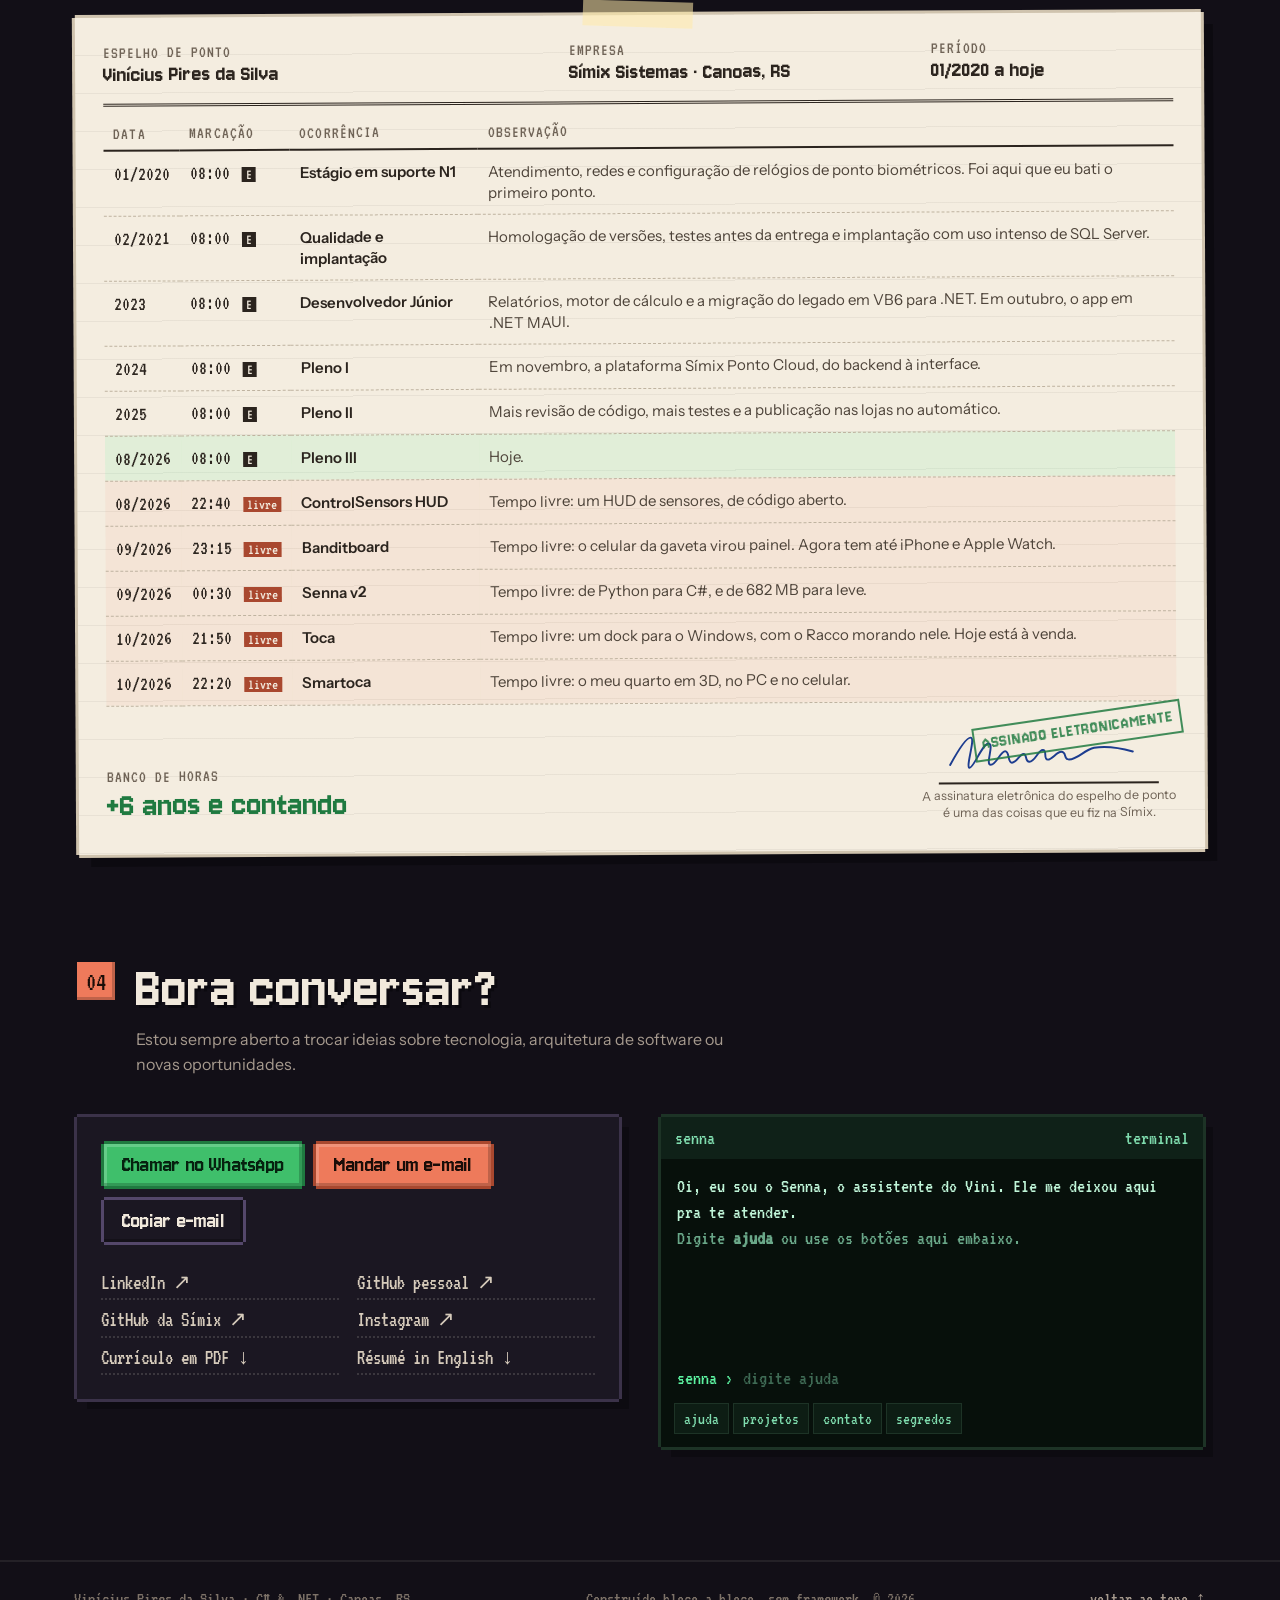
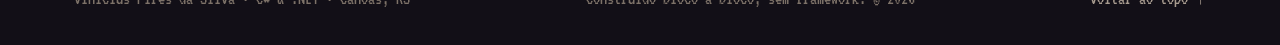
==== commit c929c6f1: "Projetos: Símix em destaque no topo e os pessoais do mais novo ao mais antigo - Rótulos "Na Símix, o" ====
--- a/index.html
+++ b/index.html
@@ -121,170 +121,11 @@
           <span class="sec-num">01</span>
           <div>
             <h2>Em cima da mesa</h2>
-            <p>Sete coisas que eu construí e uso. Cinco nasceram no meu tempo livre; duas são da Símix, onde eu trabalho.</p>
+            <p>Sete coisas que eu construí e uso. Duas são da Símix, onde eu trabalho; as outras cinco nasceram no meu tempo livre, da mais nova para a mais antiga.</p>
           </div>
         </header>
 
-        <article class="quest" id="banditboard">
-          <div class="quest-body">
-            <div class="quest-head">
-              <canvas class="quest-ico" data-ico="banditboard" aria-hidden="true"></canvas>
-              <div>
-                <h3>Banditboard</h3>
-                <p class="sub">Limites do Claude Code e do Antigravity · Android, iPhone, Watch, Windows e Mac</p>
-              </div>
-              <span class="tag tag-me">Projeto pessoal</span>
-            </div>
-            <p>Começou num celular Android esquecido na gaveta, que virou um painel sempre ligado na mesa: quanto já foi da sessão de 5 horas e da semana, quando libera e se algum modelo está instável. Hoje também roda no iPhone e no Apple Watch, e vira widget no Windows e no Mac. Cada modelo é o Racco, um guaxinim em pixel art que dorme, sua e estoura conforme o limite chega.</p>
-            <p>Kotlin com Jetpack Compose no Android e Compose Desktop no Windows. O uso vem do próprio Claude Code no PC, por um hook que roda o <code>/usage</code>, sem token no celular; a chave de pareamento fica cifrada com AES-256-GCM e Android Keystore. Código aberto, com site e documentação em português e inglês.</p>
-            <ul class="chips"><li>Kotlin</li><li>Jetpack Compose</li><li>Compose Desktop</li><li>Swift</li><li>AES-GCM · Keystore</li><li>Pixel art</li></ul>
-            <div class="links">
-              <a class="btn btn-main" href="https://banditboard.suiciniv.dev/" target="_blank" rel="noopener noreferrer">Conhecer e baixar <span aria-hidden="true">↗</span></a>
-              <a class="btn btn-ghost" href="https://github.com/suiciniv-dev/banditboard" target="_blank" rel="noopener noreferrer">Ver código <span aria-hidden="true">↗</span></a>
-            </div>
-            <p class="fine">grátis e de código aberto (MIT) · projeto pessoal, sem vínculo com a Anthropic</p>
-          </div>
-          <div class="quest-demo">
-            <div class="phone" role="img" aria-label="Tela do Banditboard: sessão e semana em cima e os quatro Raccos com a barra de cada modelo">
-              <div class="screen">
-                <div id="cbRows"></div>
-                <div class="cb-sep"></div>
-                <div class="cb-mascots" id="cbMascots"></div>
-              </div>
-            </div>
-            <p class="demo-cap" id="cbFala">&nbsp;</p>
-            <div class="cmds" id="cbCenas">
-              <button type="button" class="cmd" data-cena="normal" data-ativo="1">dia normal</button>
-              <button type="button" class="cmd" data-cena="dormindo">sessão zerada</button>
-              <button type="button" class="cmd" data-cena="suando">semana em 88%</button>
-              <button type="button" class="cmd" data-cena="vermelho">semana em 97%</button>
-              <button type="button" class="cmd" data-cena="esgotado">limite em 100%</button>
-              <button type="button" class="cmd" data-cena="fable">só o Fable no limite</button>
-            </div>
-          </div>
-        </article>
-
-        <article class="quest quest-wide" id="senna">
-          <div class="quest-body">
-            <div class="quest-head">
-              <canvas class="quest-ico" data-ico="senna" aria-hidden="true"></canvas>
-              <div>
-                <h3>Senna</h3>
-                <p class="sub">O assistente do meu Windows · C# e WinUI 3</p>
-              </div>
-              <span class="tag tag-me">Projeto pessoal</span>
-            </div>
-            <p><b>Trabalha calado.</b> Feito em C# com WinUI 3, mostra um painel do dia e manda avisos do Windows quando chega PR para revisar, issue nova, merge, reunião, lembrete, chuva ou limite do Claude. E guarda a memória: o Claude Code grava ali as decisões, os motivos e onde parou, e lê tudo de volta na sessão seguinte.</p>
-          </div>
-          <div class="quest-body quest-side">
-            <ul class="chips"><li>C#</li><li>.NET 10</li><li>WinUI 3</li><li>SQLite</li><li>API local</li></ul>
-            <p class="note"><b>Sem download.</b> Foi feito para uma máquina só, a minha. Está aqui como construção, não como produto.</p>
-          </div>
-          <div class="quest-demo quest-full">
-            <div class="sw" id="sennaWin" role="region" aria-label="Simulação do Senna"></div>
-            <p class="demo-cap">Uma simulação do Senna, com dados de exemplo. Arraste os nós do mapa, troque de tela na barra lateral e desligue avisos nos ajustes: o dia passa e ele só fala o que você deixou.</p>
-          </div>
-        </article>
-
-        <article class="quest quest-wide" id="toca">
-          <div class="quest-body">
-            <div class="quest-head">
-              <canvas class="quest-ico" data-ico="toca" aria-hidden="true"></canvas>
-              <div>
-                <h3>Toca</h3>
-                <p class="sub">Um dock para o Windows · C# e WinUI 3</p>
-              </div>
-              <span class="tag tag-me">Projeto pessoal</span>
-            </div>
-            <p><b>A casa do Racco.</b> Um dock que substitui a barra de tarefas de verdade: recebe os ícones de segundo plano, abre um Iniciar próprio na tecla Windows, mostra uma Ilha no alto da tela com a música, o pomodoro e a reunião chegando, e tem widgets vivos, os seus por script e dez estilos de ícone. O Racco do Banditboard mora em cima: anda pela barra, avisa o que importa e corre até a janela que está pedindo permissão.</p>
-            <p>Na minha máquina ela conversa com o Banditboard e o Senna, que mandam o uso do Claude Code, clima, GitHub e agenda. Para os outros PCs ela virou produto: 7 dias grátis e uma licença de R$ 9,90, paga por Pix ou cartão no Mercado Pago. Um Worker do Cloudflare gera a chave assinada, e a própria Toca confere a assinatura sem internet.</p>
-          </div>
-          <div class="quest-body quest-side">
-            <ul class="chips"><li>C#</li><li>.NET 10</li><li>WinUI 3</li><li>Win32 · DWM</li><li>Cloudflare Workers</li><li>Pixel art</li></ul>
-            <p class="note"><b>Para baixar:</b> <a href="https://toca.suiciniv.dev">toca.suiciniv.dev</a>, com a Toca desenhada e funcionando no navegador. Windows 10 e 11.</p>
-          </div>
-          <div class="quest-demo quest-full">
-            <div class="tc" id="tocaDemo" role="region" aria-label="Simulação da Toca"></div>
-            <p class="demo-cap" id="tocaFala">Uma simulação da Toca, com dados de exemplo. Peça as coisas para o Racco nos botões abaixo, mexa no dock, troque o tema ou clique nele.</p>
-            <div class="cmds" id="tocaCmds">
-              <button type="button" class="cmd" data-tc="uso">uso do Claude</button>
-              <button type="button" class="cmd" data-tc="pr">PR para revisar</button>
-              <button type="button" class="cmd" data-tc="reuniao">reunião em 10 min</button>
-              <button type="button" class="cmd" data-tc="permissao">Claude pedindo permissão</button>
-              <button type="button" class="cmd" data-tc="ambiente">trocar de ambiente</button>
-            </div>
-            <div class="cmds tc-opcoes" id="tocaOpcoes">
-              <span class="tc-rot">tema</span>
-              <button type="button" class="cmd" data-tema="vidro" data-ativo="1">vidro</button>
-              <button type="button" class="cmd" data-tema="halloween">Halloween</button>
-              <button type="button" class="cmd" data-tema="natal">Natal</button>
-              <button type="button" class="cmd" data-tema="pixel">pixel</button>
-              <span class="tc-rot">posição</span>
-              <button type="button" class="cmd" data-pos="baixo" data-ativo="1">embaixo</button>
-              <button type="button" class="cmd" data-pos="cima">em cima</button>
-            </div>
-          </div>
-        </article>
-
-        <article class="quest quest-wide" id="smartoca">
-          <div class="quest-body">
-            <div class="quest-head">
-              <canvas class="quest-ico" data-ico="smartoca" aria-hidden="true"></canvas>
-              <div>
-                <h3>Smartoca</h3>
-                <p class="sub">Casa inteligente em 3D · Windows e celular</p>
-              </div>
-              <span class="tag tag-me">Projeto pessoal</span>
-            </div>
-            <p><b>O quarto em 3D.</b> A casa vira uma planta 3D que eu mesmo edito, com cômodos, portas, janelas, móveis e luzes, e cada aparelho fica no lugar dele. Dali eu mudo a cor das lâmpadas, ligo tomadas e interruptores, a TV e o PS5, vejo as câmeras do DVR e mexo no ar-condicionado, tudo pela rede de casa e, sempre que o aparelho deixa, sem passar pela nuvem.</p>
-            <p>No Windows é C# com WinUI 3; no iPhone, SwiftUI, com Siri, Atalhos e widget. O 3D é o mesmo nos dois, e um QR na tela do PC passa a casa inteira para o celular. Tem cenas como Jogar, Filme e Dormir, automações por horário e pelo pôr do sol, cadastro de aparelhos no estilo do Smart Life, com busca por Bluetooth, e o Criar com IA, que gera um prompt para transformar fotos e medidas do cômodo numa planta 3D.</p>
-          </div>
-          <div class="quest-body quest-side">
-            <ul class="chips"><li>C#</li><li>.NET 10</li><li>WinUI 3</li><li>SwiftUI</li><li>three.js</li><li>Rede local</li></ul>
-            <div class="links">
-              <a class="btn btn-main" href="https://smartoca.suiciniv.dev/" target="_blank" rel="noopener noreferrer">Conhecer o Smartoca <span aria-hidden="true">↗</span></a>
-            </div>
-            <p class="note"><b>Download em breve.</b> Por enquanto ele cuida do meu quarto, no Windows e no iPhone. A versão para Android vem depois.</p>
-          </div>
-          <div class="quest-demo quest-full">
-            <div class="sm" id="smartocaDemo" role="region" aria-label="Simulação do Smartoca"></div>
-            <p class="demo-cap" id="smartocaFala">Uma simulação do Smartoca, com um quarto de exemplo. Clique nos aparelhos do quarto ou use o painel: mude a cor das luzes, rode uma cena e troque de vista. O que você mexer aqui aparece também na maquete da mesa, lá em cima.</p>
-            <div class="cmds" id="smartocaCmds">
-              <button type="button" class="cmd" data-sm="sol">pôr do sol</button>
-              <button type="button" class="cmd" data-sm="noite">23:30 num dia útil</button>
-              <button type="button" class="cmd" data-sm="siri">Siri, Smartoca Jogar</button>
-              <button type="button" class="cmd" data-sm="ia">criar com IA</button>
-            </div>
-          </div>
-        </article>
-
-        <article class="quest" id="hud">
-          <div class="quest-body">
-            <div class="quest-head">
-              <canvas class="quest-ico" data-ico="hud" aria-hidden="true"></canvas>
-              <div>
-                <h3>ControlSensors HUD</h3>
-                <p class="sub">HUD de sensores · Windows</p>
-              </div>
-              <span class="tag tag-me">Código aberto</span>
-            </div>
-            <p>Um HUD de monitoramento em tempo real para telas secundárias e gabinetes: CPU, GPU, memória, armazenamento, clima e áudio, direto do Windows. É o que fica no monitor do lado enquanto eu trabalho.</p>
-            <ul class="chips"><li>C#</li><li>WPF</li><li>.NET</li><li>Windows</li><li>Sensores de hardware</li></ul>
-            <div class="links">
-              <a class="btn btn-main" href="https://github.com/suiciniv-dev/ControlSensors/releases/latest" target="_blank" rel="noopener noreferrer">Baixar <span aria-hidden="true">↓</span></a>
-              <a class="btn btn-ghost" href="https://github.com/suiciniv-dev/ControlSensors" target="_blank" rel="noopener noreferrer">Ver código <span aria-hidden="true">↗</span></a>
-            </div>
-            <p class="fine">Windows 10 e 11 · grátis e de código aberto</p>
-          </div>
-          <div class="quest-demo">
-            <div class="hud-box" role="img" aria-label="Painel do ControlSensors com CPU, GPU, memória, disco, clima e áudio">
-              <div class="hud-bar"><span>ControlSensors.exe</span><span id="hudStatus">boot</span></div>
-              <div class="hud-term" id="hudTerm"></div>
-              <div class="hud-grid" id="hudGrid" hidden></div>
-            </div>
-            <div class="cmds"><button type="button" class="cmd" id="hudReboot">reiniciar</button></div>
-          </div>
-        </article>
+        <p class="grupo grupo-work">Na Símix, onde eu trabalho</p>
 
         <article class="quest quest-work" id="app">
           <div class="quest-body">
@@ -380,6 +221,169 @@
             <p class="demo-cap">Uma simulação do portal, com empresas e pessoas inventadas. Troque de empresa no topo, navegue pelo menu e recolha os cartões. O ponto que você bater no app ali em cima chega aqui.</p>
           </div>
         </article>
+
+        <p class="grupo grupo-me">No meu tempo livre</p>
+
+        <article class="quest quest-wide" id="smartoca">
+          <div class="quest-body">
+            <div class="quest-head">
+              <canvas class="quest-ico" data-ico="smartoca" aria-hidden="true"></canvas>
+              <div>
+                <h3>Smartoca</h3>
+                <p class="sub">Casa inteligente em 3D · Windows e celular</p>
+              </div>
+              <span class="tag tag-me">Projeto pessoal</span>
+            </div>
+            <p><b>O quarto em 3D.</b> A casa vira uma planta 3D que eu mesmo edito, com cômodos, portas, janelas, móveis e luzes, e cada aparelho fica no lugar dele. Dali eu mudo a cor das lâmpadas, ligo tomadas e interruptores, a TV e o PS5, vejo as câmeras do DVR e mexo no ar-condicionado, tudo pela rede de casa e, sempre que o aparelho deixa, sem passar pela nuvem.</p>
+            <p>No Windows é C# com WinUI 3; no iPhone, SwiftUI, com Siri, Atalhos e widget. O 3D é o mesmo nos dois, e um QR na tela do PC passa a casa inteira para o celular. Tem cenas como Jogar, Filme e Dormir, automações por horário e pelo pôr do sol, cadastro de aparelhos no estilo do Smart Life, com busca por Bluetooth, e o Criar com IA, que gera um prompt para transformar fotos e medidas do cômodo numa planta 3D.</p>
+          </div>
+          <div class="quest-body quest-side">
+            <ul class="chips"><li>C#</li><li>.NET 10</li><li>WinUI 3</li><li>SwiftUI</li><li>three.js</li><li>Rede local</li></ul>
+            <div class="links">
+              <a class="btn btn-main" href="https://smartoca.suiciniv.dev/" target="_blank" rel="noopener noreferrer">Conhecer o Smartoca <span aria-hidden="true">↗</span></a>
+            </div>
+            <p class="note"><b>Download em breve.</b> Por enquanto ele cuida do meu quarto, no Windows e no iPhone. A versão para Android vem depois.</p>
+          </div>
+          <div class="quest-demo quest-full">
+            <div class="sm" id="smartocaDemo" role="region" aria-label="Simulação do Smartoca"></div>
+            <p class="demo-cap" id="smartocaFala">Uma simulação do Smartoca, com um quarto de exemplo. Clique nos aparelhos do quarto ou use o painel: mude a cor das luzes, rode uma cena e troque de vista. O que você mexer aqui aparece também na maquete da mesa, lá em cima.</p>
+            <div class="cmds" id="smartocaCmds">
+              <button type="button" class="cmd" data-sm="sol">pôr do sol</button>
+              <button type="button" class="cmd" data-sm="noite">23:30 num dia útil</button>
+              <button type="button" class="cmd" data-sm="siri">Siri, Smartoca Jogar</button>
+              <button type="button" class="cmd" data-sm="ia">criar com IA</button>
+            </div>
+          </div>
+        </article>
+
+        <article class="quest quest-wide" id="toca">
+          <div class="quest-body">
+            <div class="quest-head">
+              <canvas class="quest-ico" data-ico="toca" aria-hidden="true"></canvas>
+              <div>
+                <h3>Toca</h3>
+                <p class="sub">Um dock para o Windows · C# e WinUI 3</p>
+              </div>
+              <span class="tag tag-me">Projeto pessoal</span>
+            </div>
+            <p><b>A casa do Racco.</b> Um dock que substitui a barra de tarefas de verdade: recebe os ícones de segundo plano, abre um Iniciar próprio na tecla Windows, mostra uma Ilha no alto da tela com a música, o pomodoro e a reunião chegando, e tem widgets vivos, os seus por script e dez estilos de ícone. O Racco do Banditboard mora em cima: anda pela barra, avisa o que importa e corre até a janela que está pedindo permissão.</p>
+            <p>Na minha máquina ela conversa com o Banditboard e o Senna, que mandam o uso do Claude Code, clima, GitHub e agenda. Para os outros PCs ela virou produto: 7 dias grátis e uma licença de R$ 24,90, paga por Pix ou cartão no Mercado Pago. Um Worker do Cloudflare gera a chave assinada, e a própria Toca confere a assinatura sem internet.</p>
+          </div>
+          <div class="quest-body quest-side">
+            <ul class="chips"><li>C#</li><li>.NET 10</li><li>WinUI 3</li><li>Win32 · DWM</li><li>Cloudflare Workers</li><li>Pixel art</li></ul>
+            <p class="note"><b>Para baixar:</b> <a href="https://toca.suiciniv.dev">toca.suiciniv.dev</a>, com a Toca desenhada e funcionando no navegador. Windows 10 e 11.</p>
+          </div>
+          <div class="quest-demo quest-full">
+            <div class="tc" id="tocaDemo" role="region" aria-label="Simulação da Toca"></div>
+            <p class="demo-cap" id="tocaFala">Uma simulação da Toca, com dados de exemplo. Peça as coisas para o Racco nos botões abaixo, mexa no dock, troque o tema ou clique nele.</p>
+            <div class="cmds" id="tocaCmds">
+              <button type="button" class="cmd" data-tc="uso">uso do Claude</button>
+              <button type="button" class="cmd" data-tc="pr">PR para revisar</button>
+              <button type="button" class="cmd" data-tc="reuniao">reunião em 10 min</button>
+              <button type="button" class="cmd" data-tc="permissao">Claude pedindo permissão</button>
+              <button type="button" class="cmd" data-tc="ambiente">trocar de ambiente</button>
+            </div>
+            <div class="cmds tc-opcoes" id="tocaOpcoes">
+              <span class="tc-rot">tema</span>
+              <button type="button" class="cmd" data-tema="vidro" data-ativo="1">vidro</button>
+              <button type="button" class="cmd" data-tema="halloween">Halloween</button>
+              <button type="button" class="cmd" data-tema="natal">Natal</button>
+              <button type="button" class="cmd" data-tema="pixel">pixel</button>
+              <span class="tc-rot">posição</span>
+              <button type="button" class="cmd" data-pos="baixo" data-ativo="1">embaixo</button>
+              <button type="button" class="cmd" data-pos="cima">em cima</button>
+            </div>
+          </div>
+        </article>
+
+        <article class="quest quest-wide" id="senna">
+          <div class="quest-body">
+            <div class="quest-head">
+              <canvas class="quest-ico" data-ico="senna" aria-hidden="true"></canvas>
+              <div>
+                <h3>Senna</h3>
+                <p class="sub">O assistente do meu Windows · C# e WinUI 3</p>
+              </div>
+              <span class="tag tag-me">Projeto pessoal</span>
+            </div>
+            <p><b>Trabalha calado.</b> Feito em C# com WinUI 3, mostra um painel do dia e manda avisos do Windows quando chega PR para revisar, issue nova, merge, reunião, lembrete, chuva ou limite do Claude. E guarda a memória: o Claude Code grava ali as decisões, os motivos e onde parou, e lê tudo de volta na sessão seguinte.</p>
+          </div>
+          <div class="quest-body quest-side">
+            <ul class="chips"><li>C#</li><li>.NET 10</li><li>WinUI 3</li><li>SQLite</li><li>API local</li></ul>
+            <p class="note"><b>Sem download.</b> Foi feito para uma máquina só, a minha. Está aqui como construção, não como produto.</p>
+          </div>
+          <div class="quest-demo quest-full">
+            <div class="sw" id="sennaWin" role="region" aria-label="Simulação do Senna"></div>
+            <p class="demo-cap">Uma simulação do Senna, com dados de exemplo. Arraste os nós do mapa, troque de tela na barra lateral e desligue avisos nos ajustes: o dia passa e ele só fala o que você deixou.</p>
+          </div>
+        </article>
+
+        <article class="quest" id="banditboard">
+          <div class="quest-body">
+            <div class="quest-head">
+              <canvas class="quest-ico" data-ico="banditboard" aria-hidden="true"></canvas>
+              <div>
+                <h3>Banditboard</h3>
+                <p class="sub">Limites do Claude Code e do Antigravity · Android, iPhone, Watch, Windows e Mac</p>
+              </div>
+              <span class="tag tag-me">Projeto pessoal</span>
+            </div>
+            <p>Começou num celular Android esquecido na gaveta, que virou um painel sempre ligado na mesa: quanto já foi da sessão de 5 horas e da semana, quando libera e se algum modelo está instável. Hoje também roda no iPhone e no Apple Watch, e vira widget no Windows e no Mac. Cada modelo é o Racco, um guaxinim em pixel art que dorme, sua e estoura conforme o limite chega.</p>
+            <p>Kotlin com Jetpack Compose no Android e Compose Desktop no Windows. O uso vem do próprio Claude Code no PC, por um hook que roda o <code>/usage</code>, sem token no celular; a chave de pareamento fica cifrada com AES-256-GCM e Android Keystore. Código aberto, com site e documentação em português e inglês.</p>
+            <ul class="chips"><li>Kotlin</li><li>Jetpack Compose</li><li>Compose Desktop</li><li>Swift</li><li>AES-GCM · Keystore</li><li>Pixel art</li></ul>
+            <div class="links">
+              <a class="btn btn-main" href="https://banditboard.suiciniv.dev/" target="_blank" rel="noopener noreferrer">Conhecer e baixar <span aria-hidden="true">↗</span></a>
+              <a class="btn btn-ghost" href="https://github.com/suiciniv-dev/banditboard" target="_blank" rel="noopener noreferrer">Ver código <span aria-hidden="true">↗</span></a>
+            </div>
+            <p class="fine">grátis e de código aberto (MIT) · projeto pessoal, sem vínculo com a Anthropic</p>
+          </div>
+          <div class="quest-demo">
+            <div class="phone" role="img" aria-label="Tela do Banditboard: sessão e semana em cima e os quatro Raccos com a barra de cada modelo">
+              <div class="screen">
+                <div id="cbRows"></div>
+                <div class="cb-sep"></div>
+                <div class="cb-mascots" id="cbMascots"></div>
+              </div>
+            </div>
+            <p class="demo-cap" id="cbFala">&nbsp;</p>
+            <div class="cmds" id="cbCenas">
+              <button type="button" class="cmd" data-cena="normal" data-ativo="1">dia normal</button>
+              <button type="button" class="cmd" data-cena="dormindo">sessão zerada</button>
+              <button type="button" class="cmd" data-cena="suando">semana em 88%</button>
+              <button type="button" class="cmd" data-cena="vermelho">semana em 97%</button>
+              <button type="button" class="cmd" data-cena="esgotado">limite em 100%</button>
+              <button type="button" class="cmd" data-cena="fable">só o Fable no limite</button>
+            </div>
+          </div>
+        </article>
+
+        <article class="quest" id="hud">
+          <div class="quest-body">
+            <div class="quest-head">
+              <canvas class="quest-ico" data-ico="hud" aria-hidden="true"></canvas>
+              <div>
+                <h3>ControlSensors HUD</h3>
+                <p class="sub">HUD de sensores · Windows</p>
+              </div>
+              <span class="tag tag-me">Código aberto</span>
+            </div>
+            <p>Um HUD de monitoramento em tempo real para telas secundárias e gabinetes: CPU, GPU, memória, armazenamento, clima e áudio, direto do Windows. É o que fica no monitor do lado enquanto eu trabalho.</p>
+            <ul class="chips"><li>C#</li><li>WPF</li><li>.NET</li><li>Windows</li><li>Sensores de hardware</li></ul>
+            <div class="links">
+              <a class="btn btn-main" href="https://github.com/suiciniv-dev/ControlSensors/releases/latest" target="_blank" rel="noopener noreferrer">Baixar <span aria-hidden="true">↓</span></a>
+              <a class="btn btn-ghost" href="https://github.com/suiciniv-dev/ControlSensors" target="_blank" rel="noopener noreferrer">Ver código <span aria-hidden="true">↗</span></a>
+            </div>
+            <p class="fine">Windows 10 e 11 · grátis e de código aberto</p>
+          </div>
+          <div class="quest-demo">
+            <div class="hud-box" role="img" aria-label="Painel do ControlSensors com CPU, GPU, memória, disco, clima e áudio">
+              <div class="hud-bar"><span>ControlSensors.exe</span><span id="hudStatus">boot</span></div>
+              <div class="hud-term" id="hudTerm"></div>
+              <div class="hud-grid" id="hudGrid" hidden></div>
+            </div>
+            <div class="cmds"><button type="button" class="cmd" id="hudReboot">reiniciar</button></div>
+          </div>
+        </article>
       </div>
     </section>
 
@@ -474,6 +478,8 @@
               <tr class="he"><td>08/2026</td><td>22:40 <i>livre</i></td><td>ControlSensors HUD</td><td>Tempo livre: um HUD de sensores, de código aberto.</td></tr>
               <tr class="he"><td>09/2026</td><td>23:15 <i>livre</i></td><td>Banditboard</td><td>Tempo livre: o celular da gaveta virou painel. Agora tem até iPhone e Apple Watch.</td></tr>
               <tr class="he"><td>09/2026</td><td>00:30 <i>livre</i></td><td>Senna v2</td><td>Tempo livre: de Python para C#, e de 682 MB para leve.</td></tr>
+              <tr class="he"><td>10/2026</td><td>21:50 <i>livre</i></td><td>Toca</td><td>Tempo livre: um dock para o Windows, com o Racco morando nele. Hoje está à venda.</td></tr>
+              <tr class="he"><td>10/2026</td><td>22:20 <i>livre</i></td><td>Smartoca</td><td>Tempo livre: o meu quarto em 3D, no PC e no celular.</td></tr>
             </tbody>
           </table>
           <div class="paper-foot">
--- a/assets/site.css
+++ b/assets/site.css
@@ -171,6 +171,10 @@
 .tag{font:400 19px/1 var(--px);padding:6px 9px;margin:2px;white-space:nowrap}
 .tag-me{color:var(--hud);box-shadow:0 0 0 2px rgba(92,242,160,.35)}
 .tag-work{color:var(--sky);box-shadow:0 0 0 2px rgba(108,198,255,.35)}
+.grupo{display:flex;align-items:center;gap:14px;margin:4px 3px 22px;font:400 28px/1 var(--px)}
+.grupo::after{content:"";flex:1;height:3px;background:currentColor;opacity:.3}
+.grupo-work{color:var(--sky)}
+.grupo-me{color:var(--hud);margin-top:30px}
 .feats{margin:0;padding:0;list-style:none;display:flex;flex-direction:column;gap:8px}
 .feats li{position:relative;padding-left:22px;color:var(--soft);font-size:15px}
 .feats li::before{content:"";position:absolute;left:4px;top:.6em;width:8px;height:8px;background:var(--coral)}
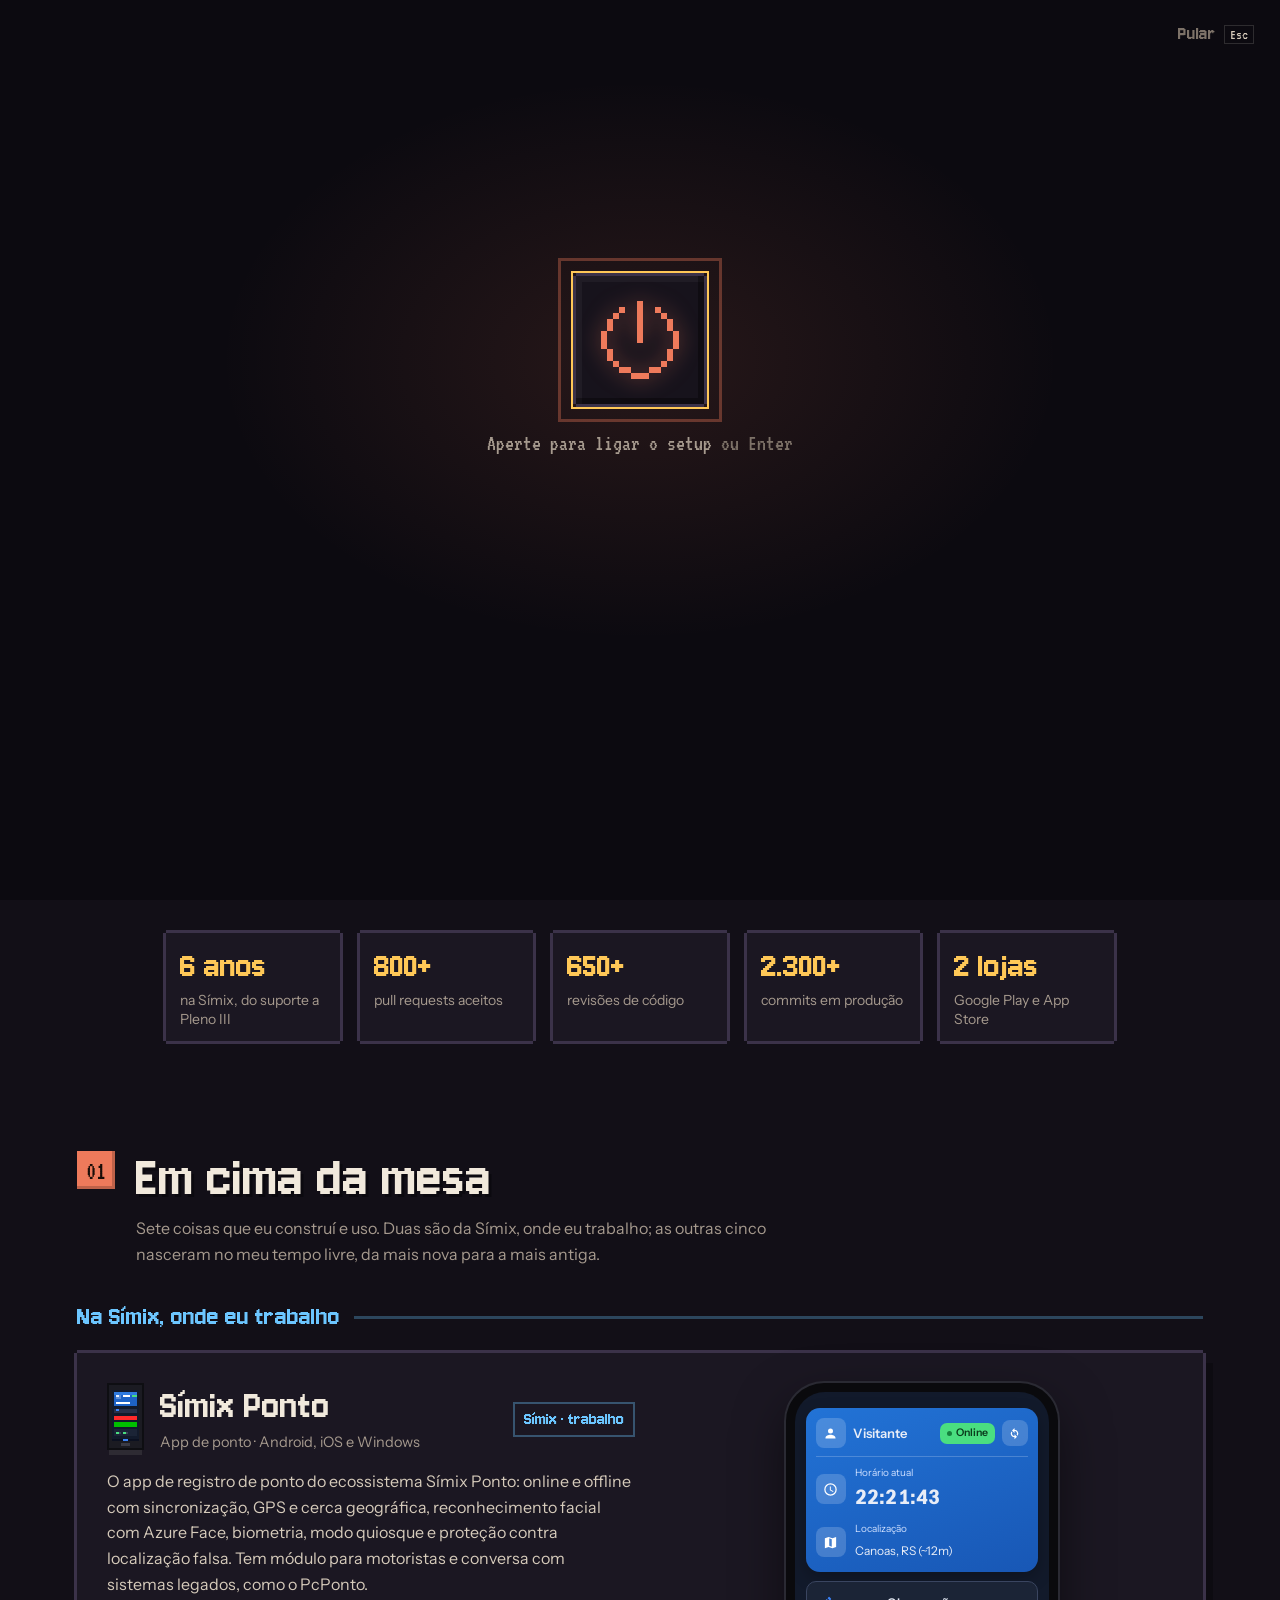
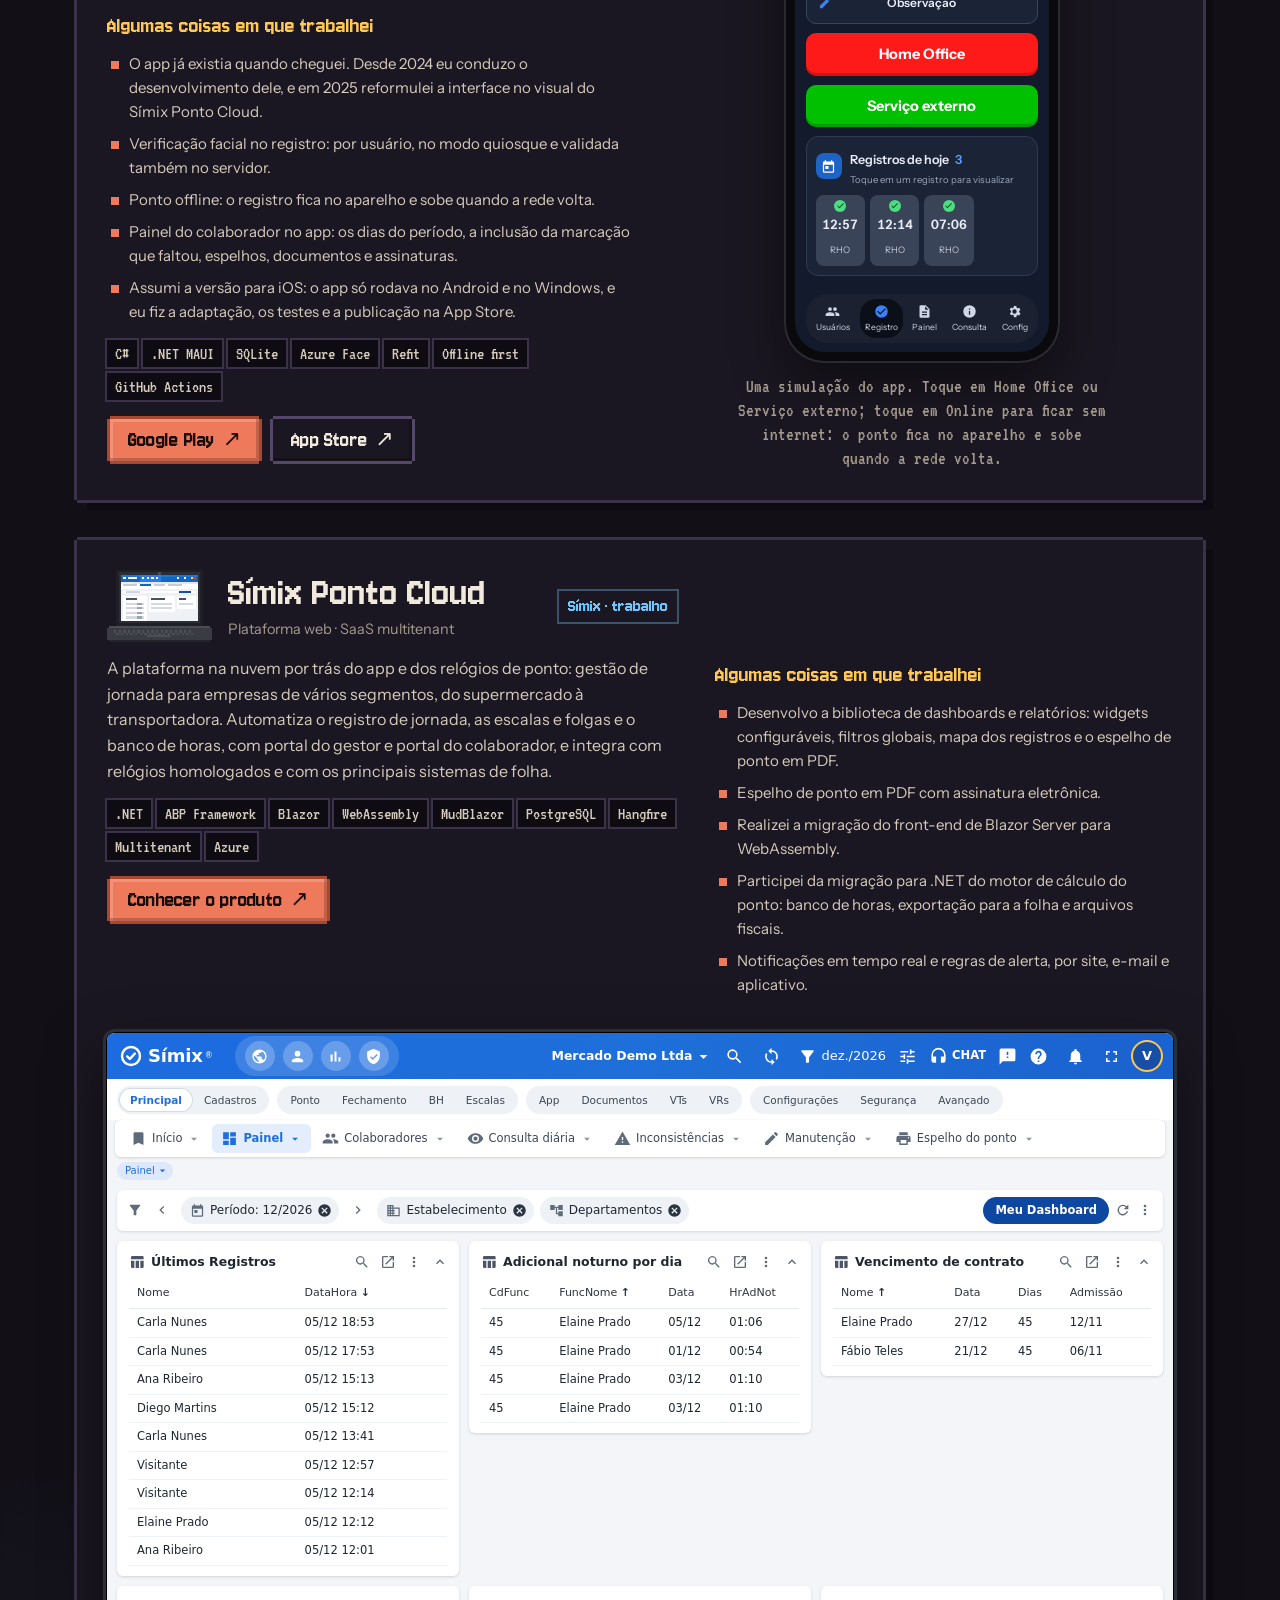
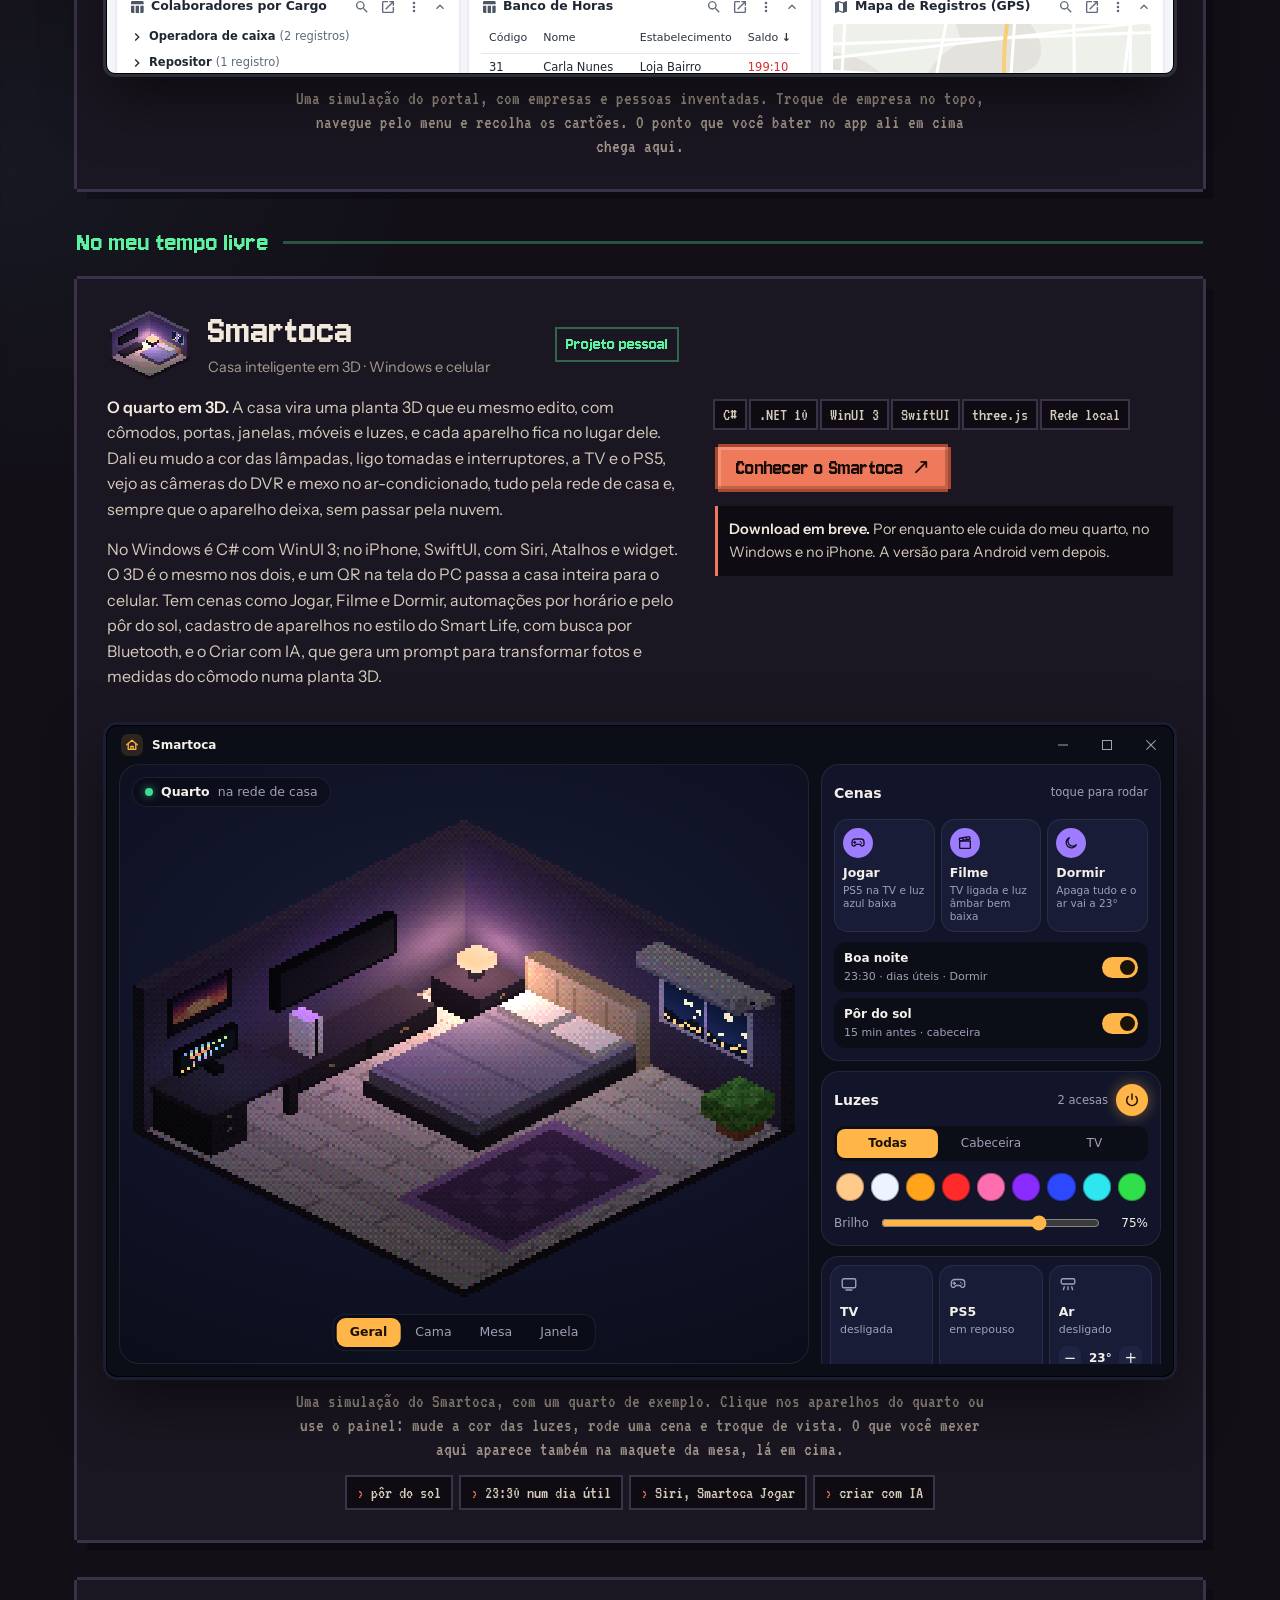
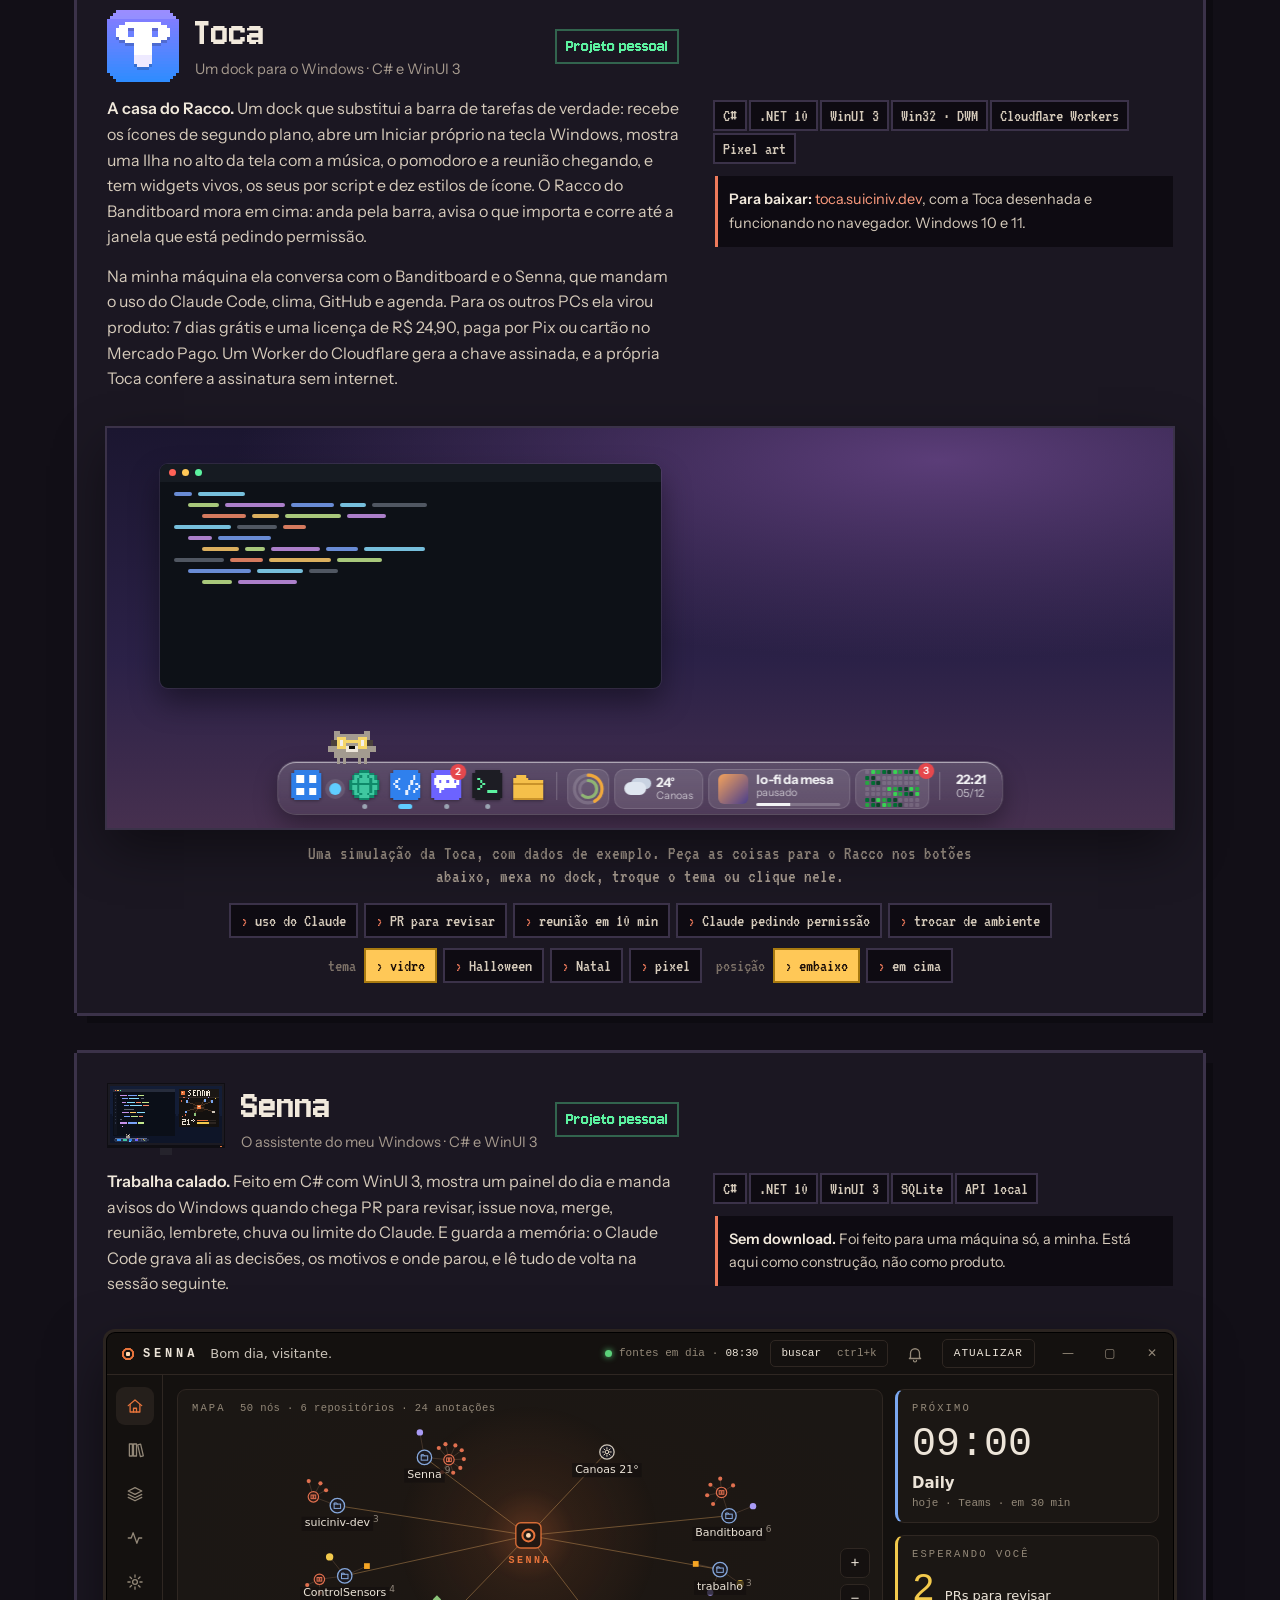
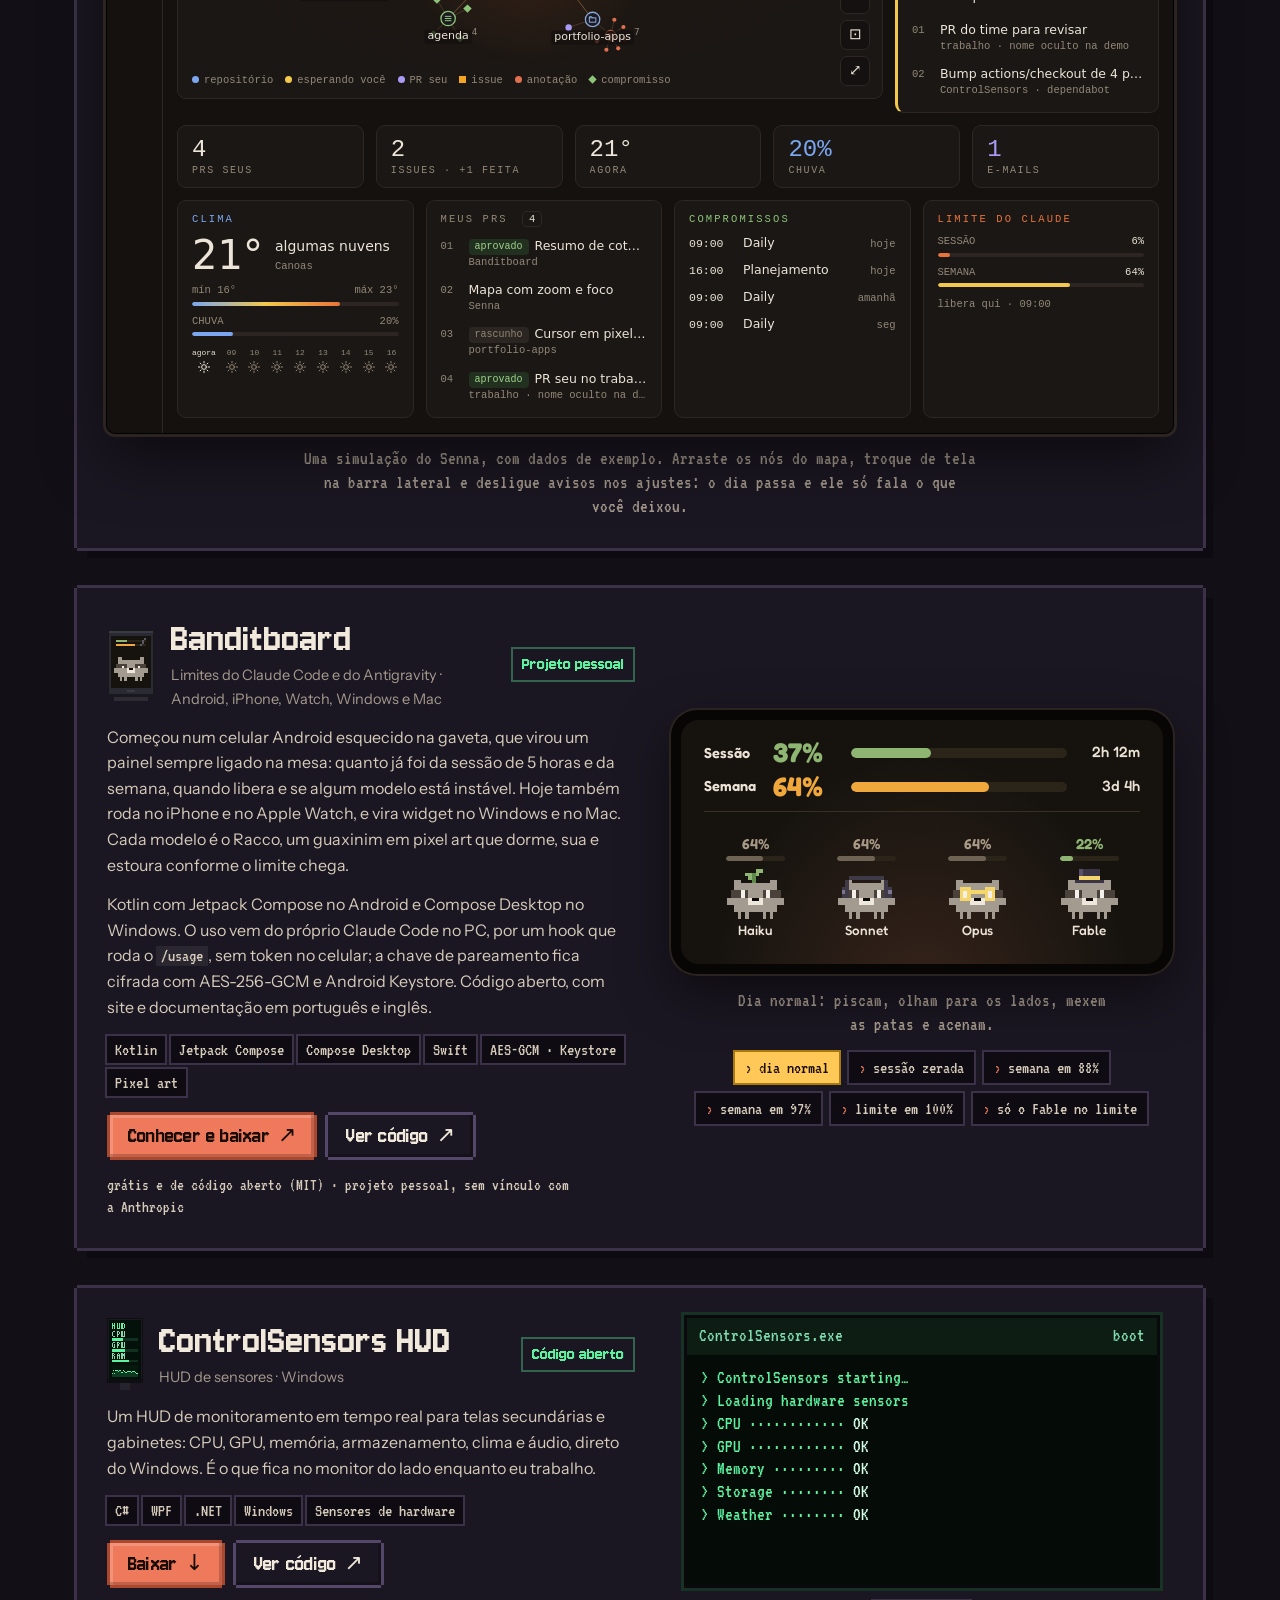
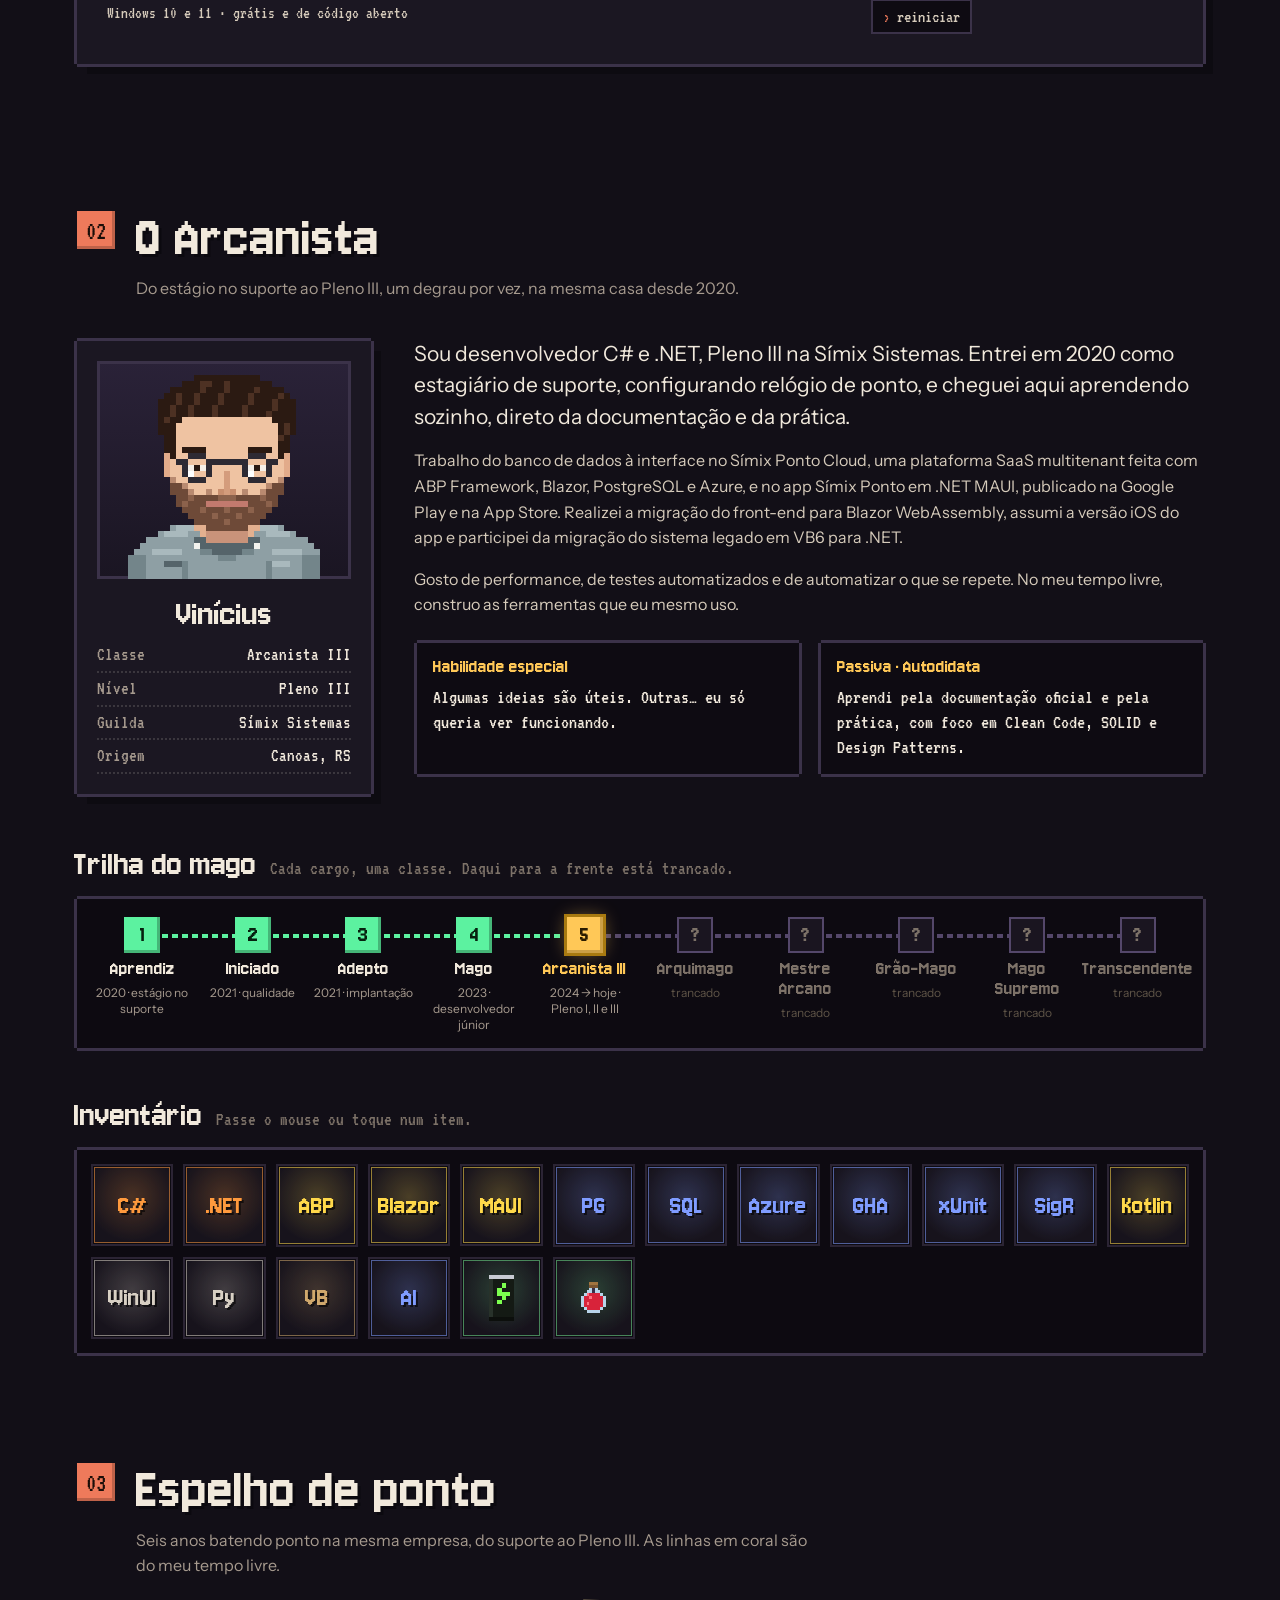
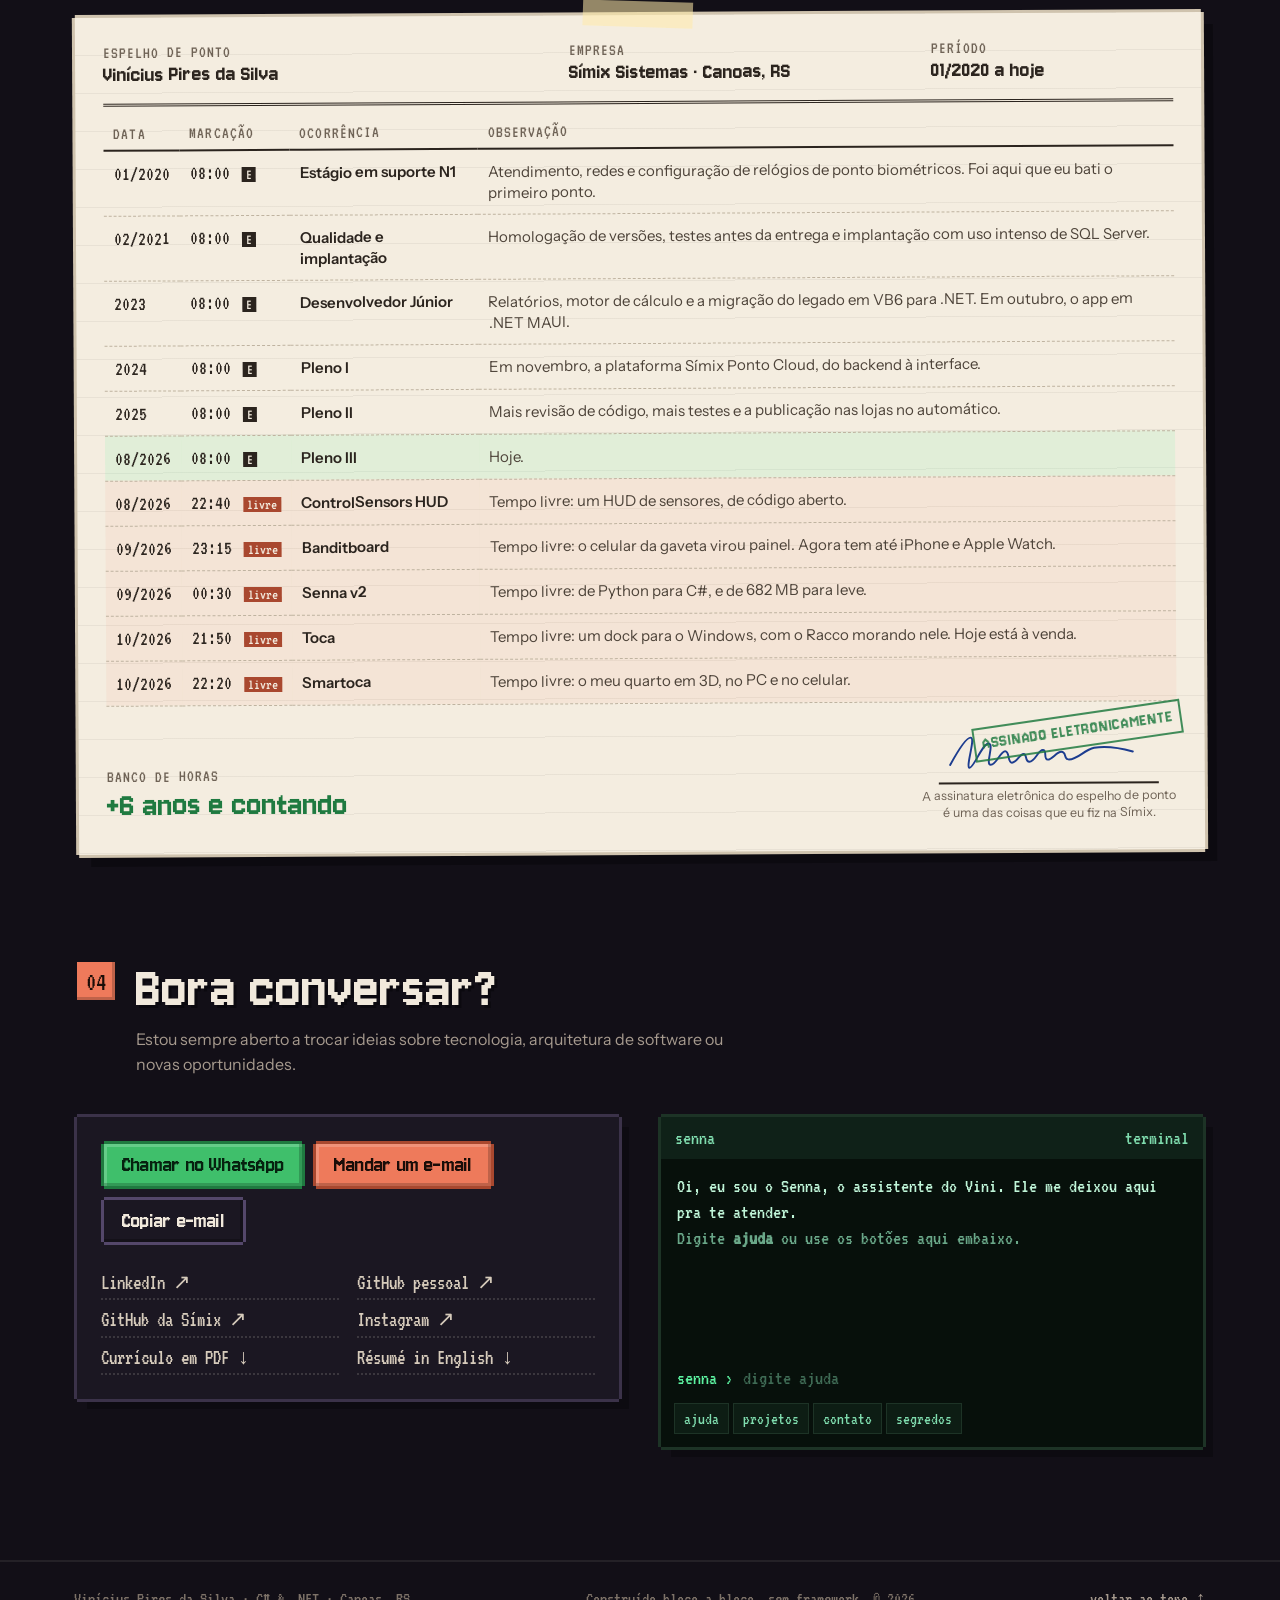
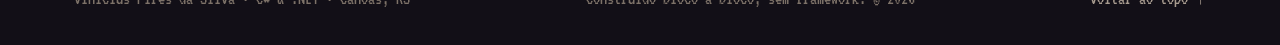
==== commit 7e815a8d: "Versão no endereço do site.js e do site.css, para o navegador não segurar o arquivo velho" ====
--- a/index.html
+++ b/index.html
@@ -28,7 +28,7 @@
 <link rel="preconnect" href="https://fonts.googleapis.com">
 <link rel="preconnect" href="https://fonts.gstatic.com" crossorigin>
 <link href="https://fonts.googleapis.com/css2?family=Jersey+10&family=VT323&family=Instrument+Sans:ital,wght@0,400;0,500;0,600;1,400&family=Fredoka:wght@500;600;700&display=swap" rel="stylesheet">
-<link rel="stylesheet" href="/assets/site.css">
+<link rel="stylesheet" href="/assets/site.css?v=eff0c43f30">
 <script type="application/ld+json">{"@context":"https://schema.org","@type":"Person","name":"Vinícius Pires da Silva","jobTitle":"Desenvolvedor de Software Pleno III","worksFor":{"@type":"Organization","name":"Símix Sistemas"},"address":{"@type":"PostalAddress","addressLocality":"Canoas","addressRegion":"RS","addressCountry":"BR"},"url":"https://suiciniv.dev/","sameAs":["https://github.com/suiciniv-dev","https://github.com/simix-viniciussilva","https://www.linkedin.com/in/viniciuspiresdasilva/"]}</script>
 </head>
 <body>
@@ -563,6 +563,6 @@
 
 <div class="toasts" id="toasts" aria-live="polite"></div>
 
-<script src="/assets/site.js"></script>
+<script src="/assets/site.js?v=7f01bba018"></script>
 </body>
 </html>
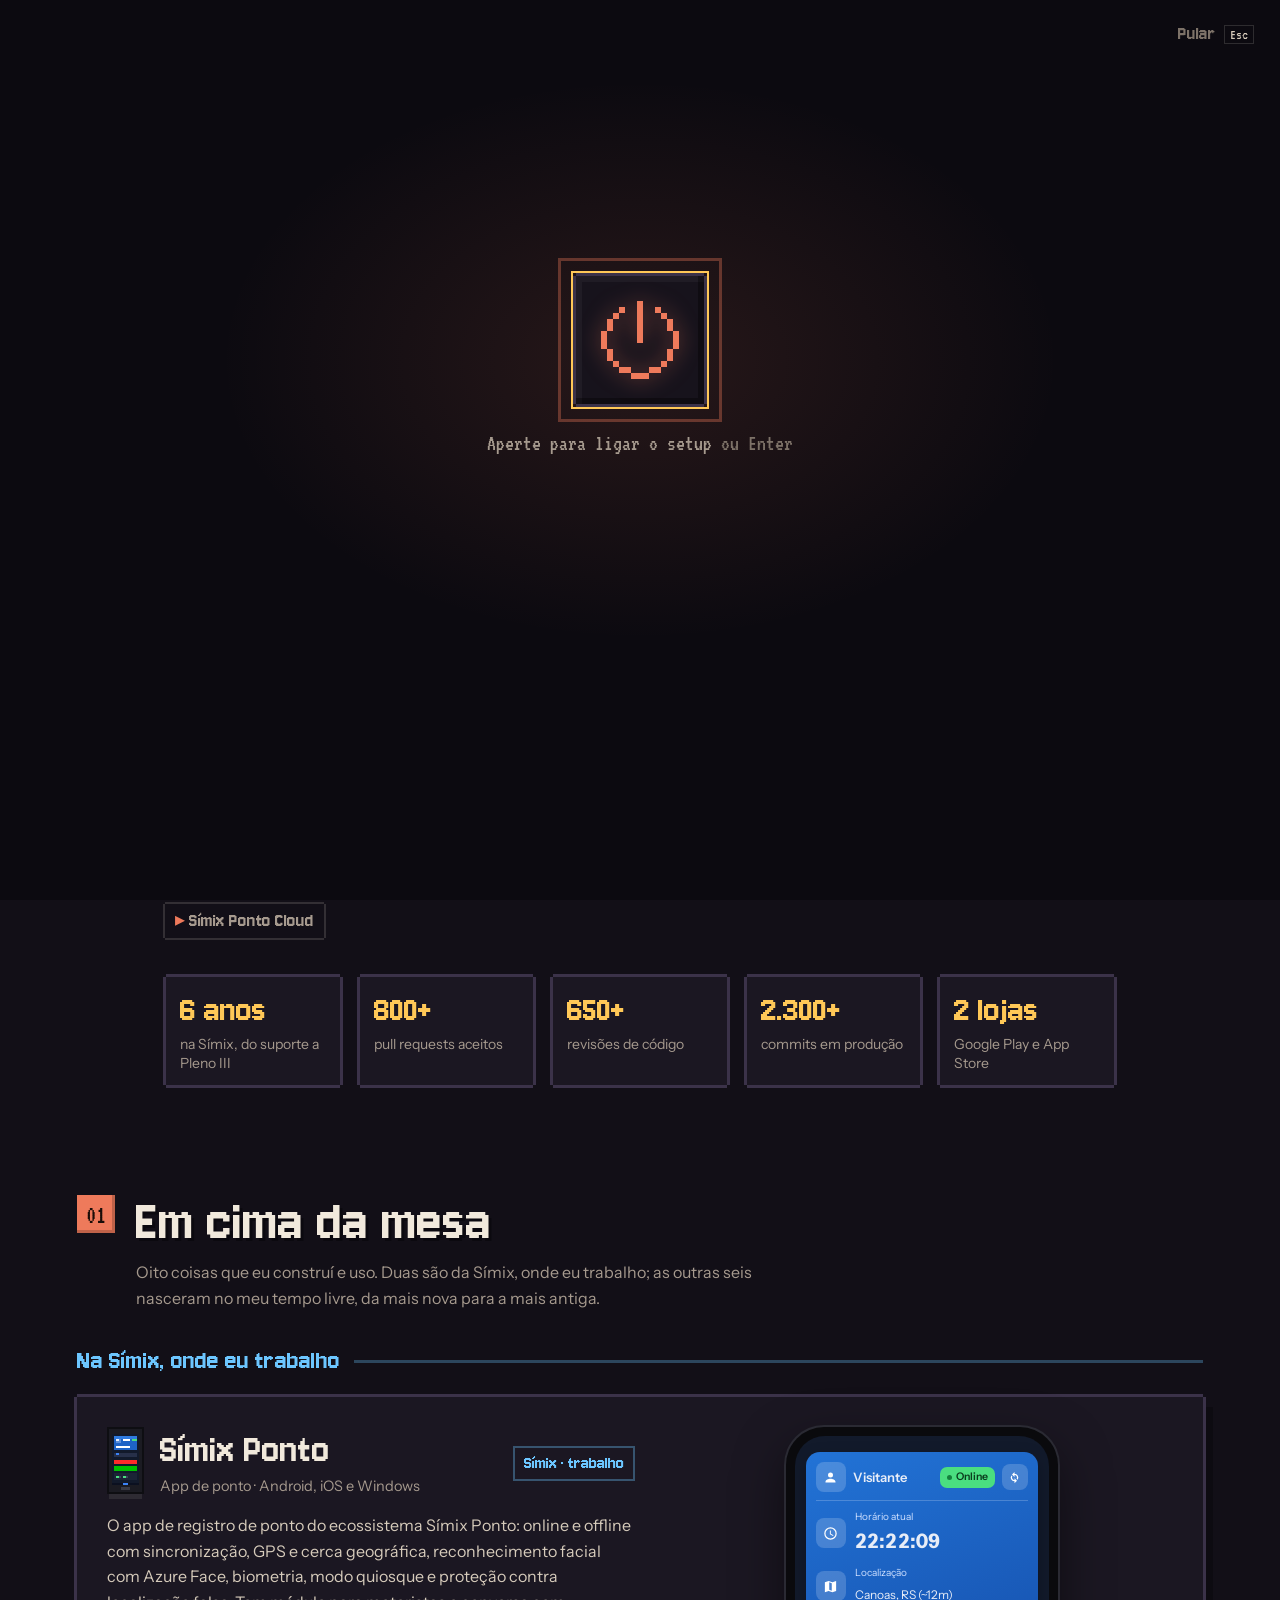
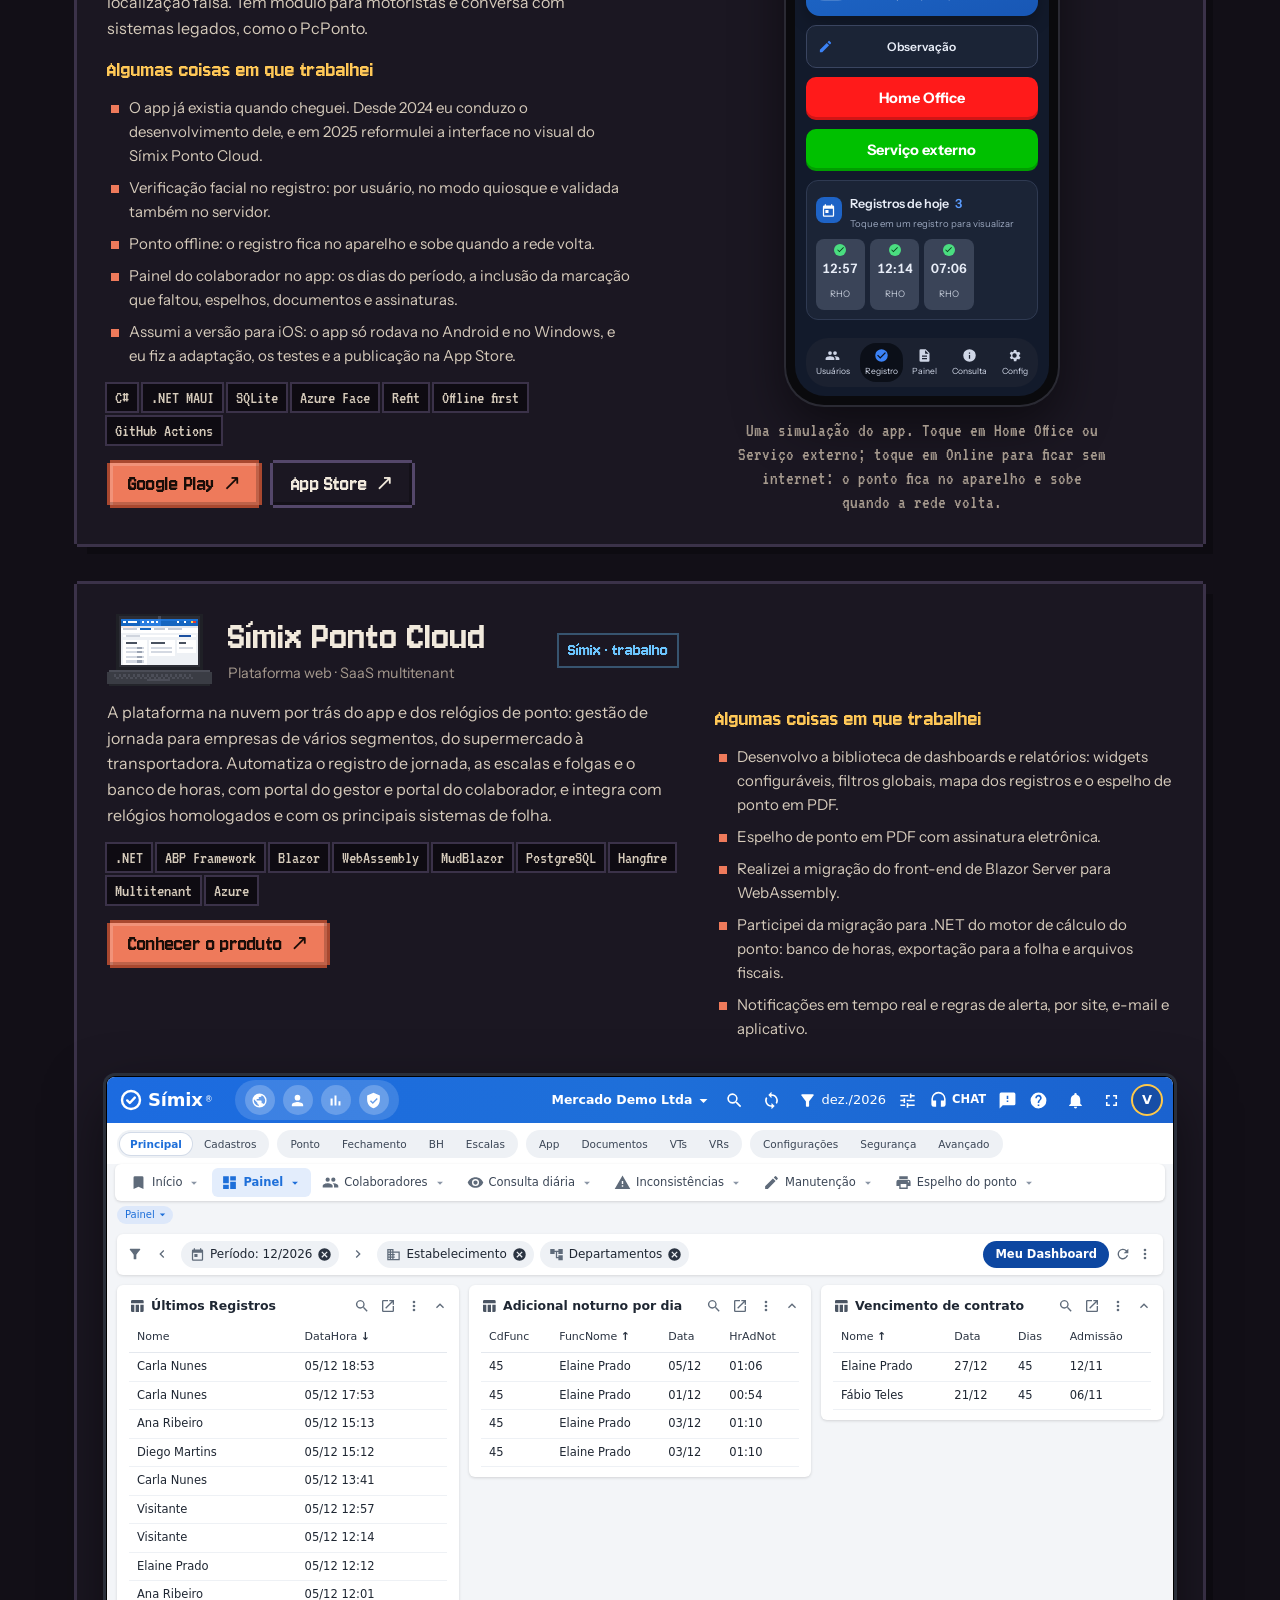
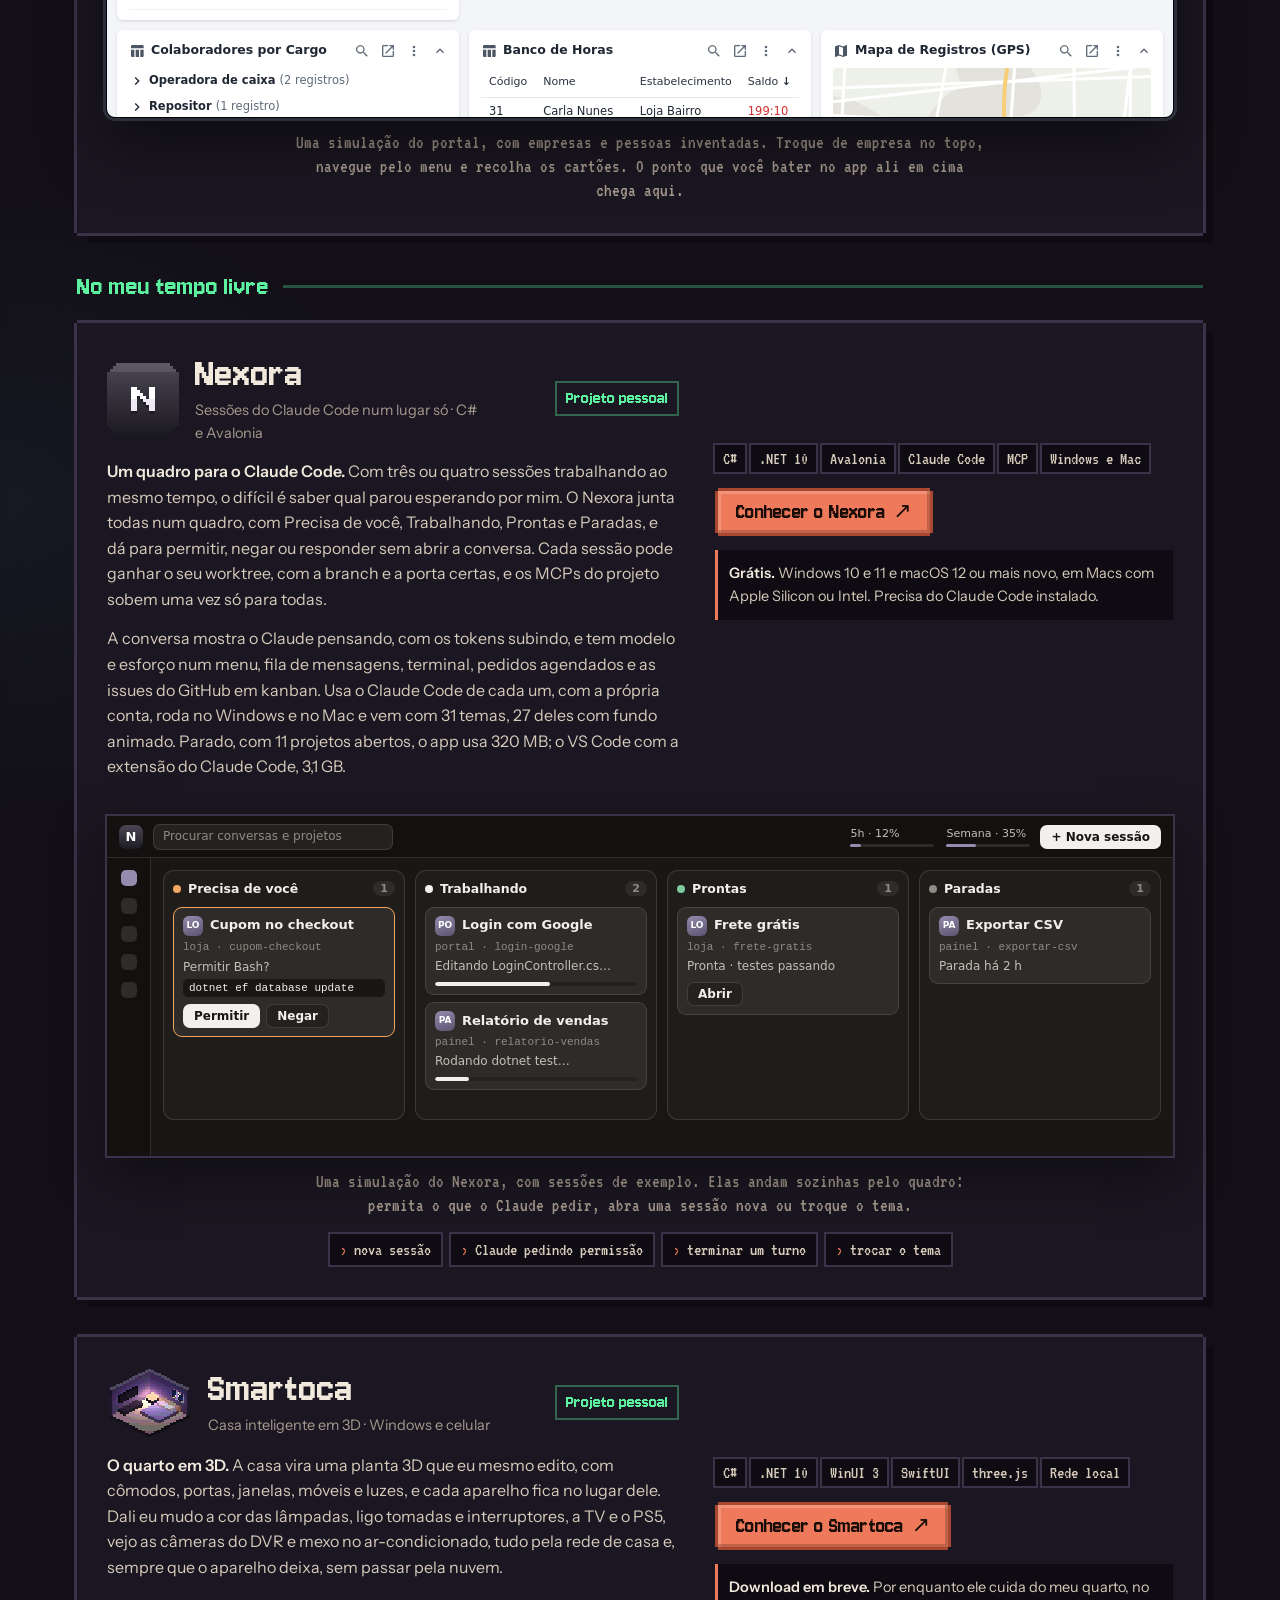
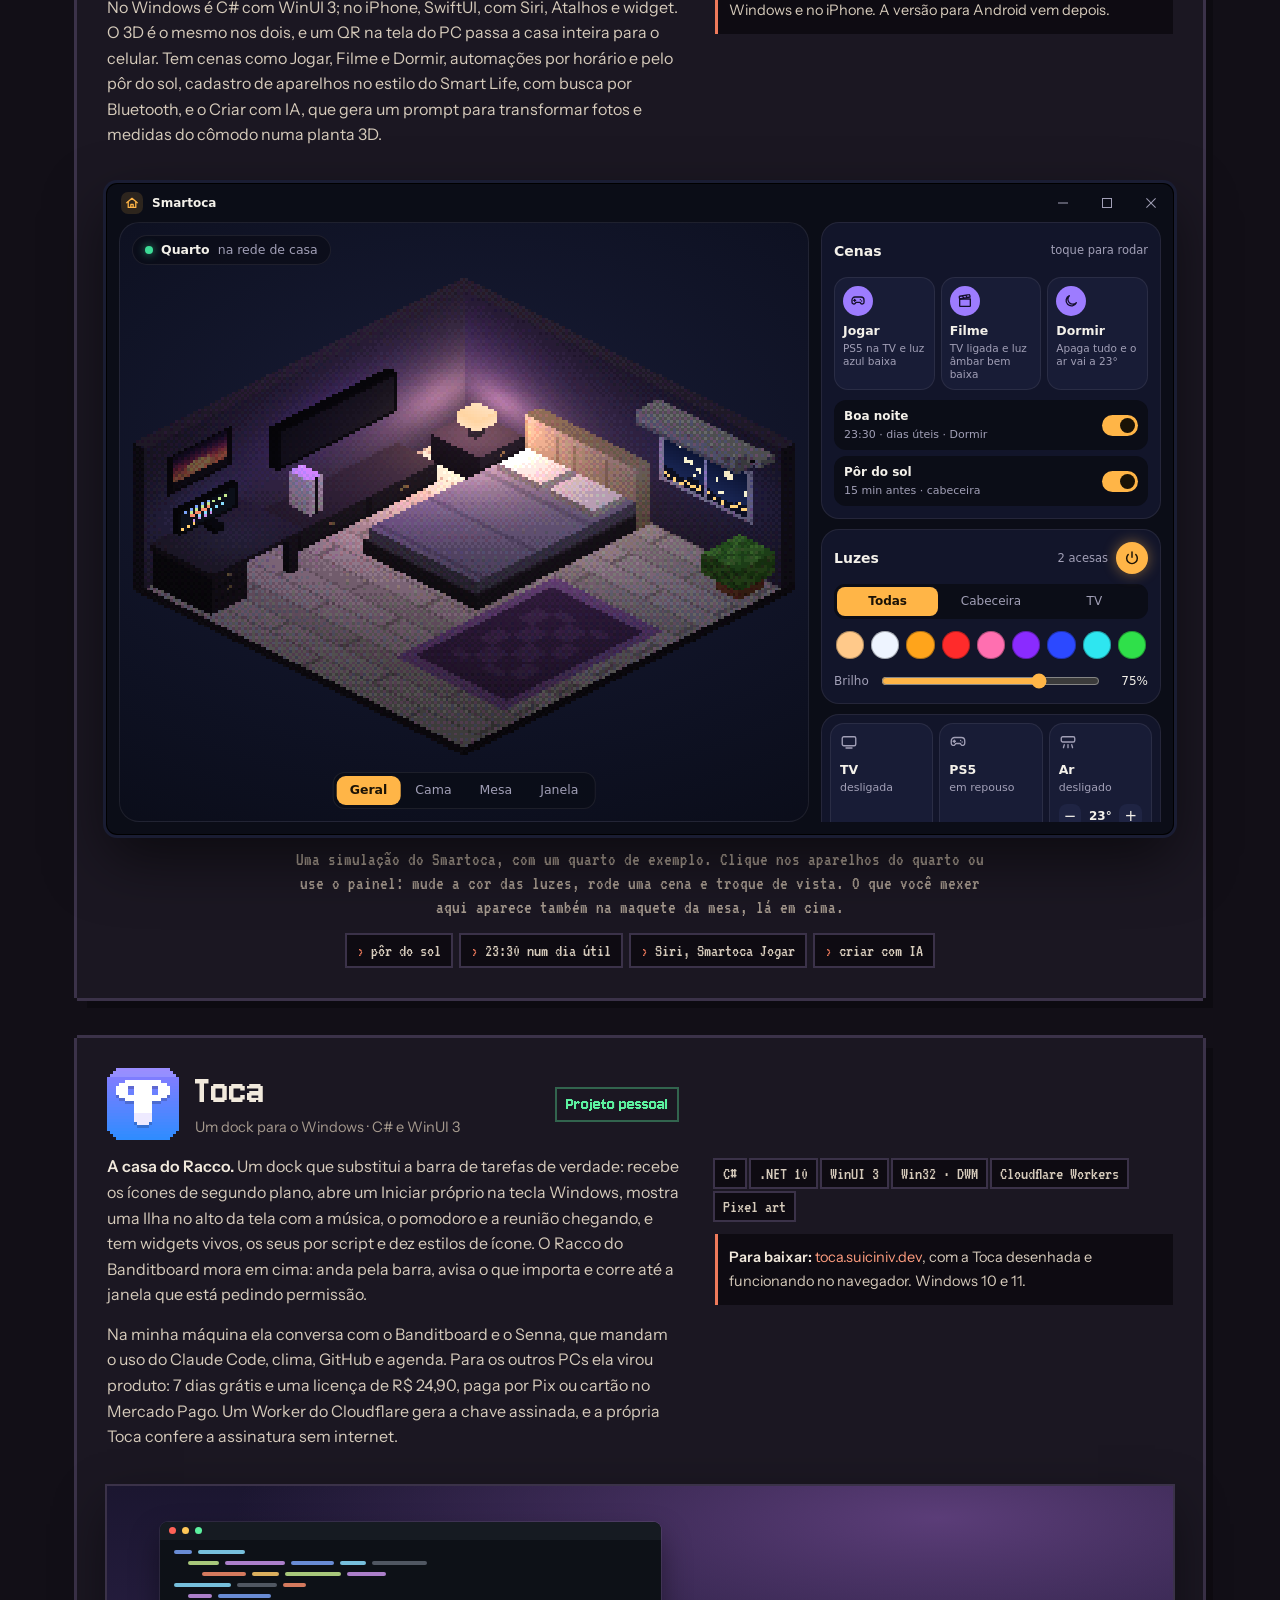
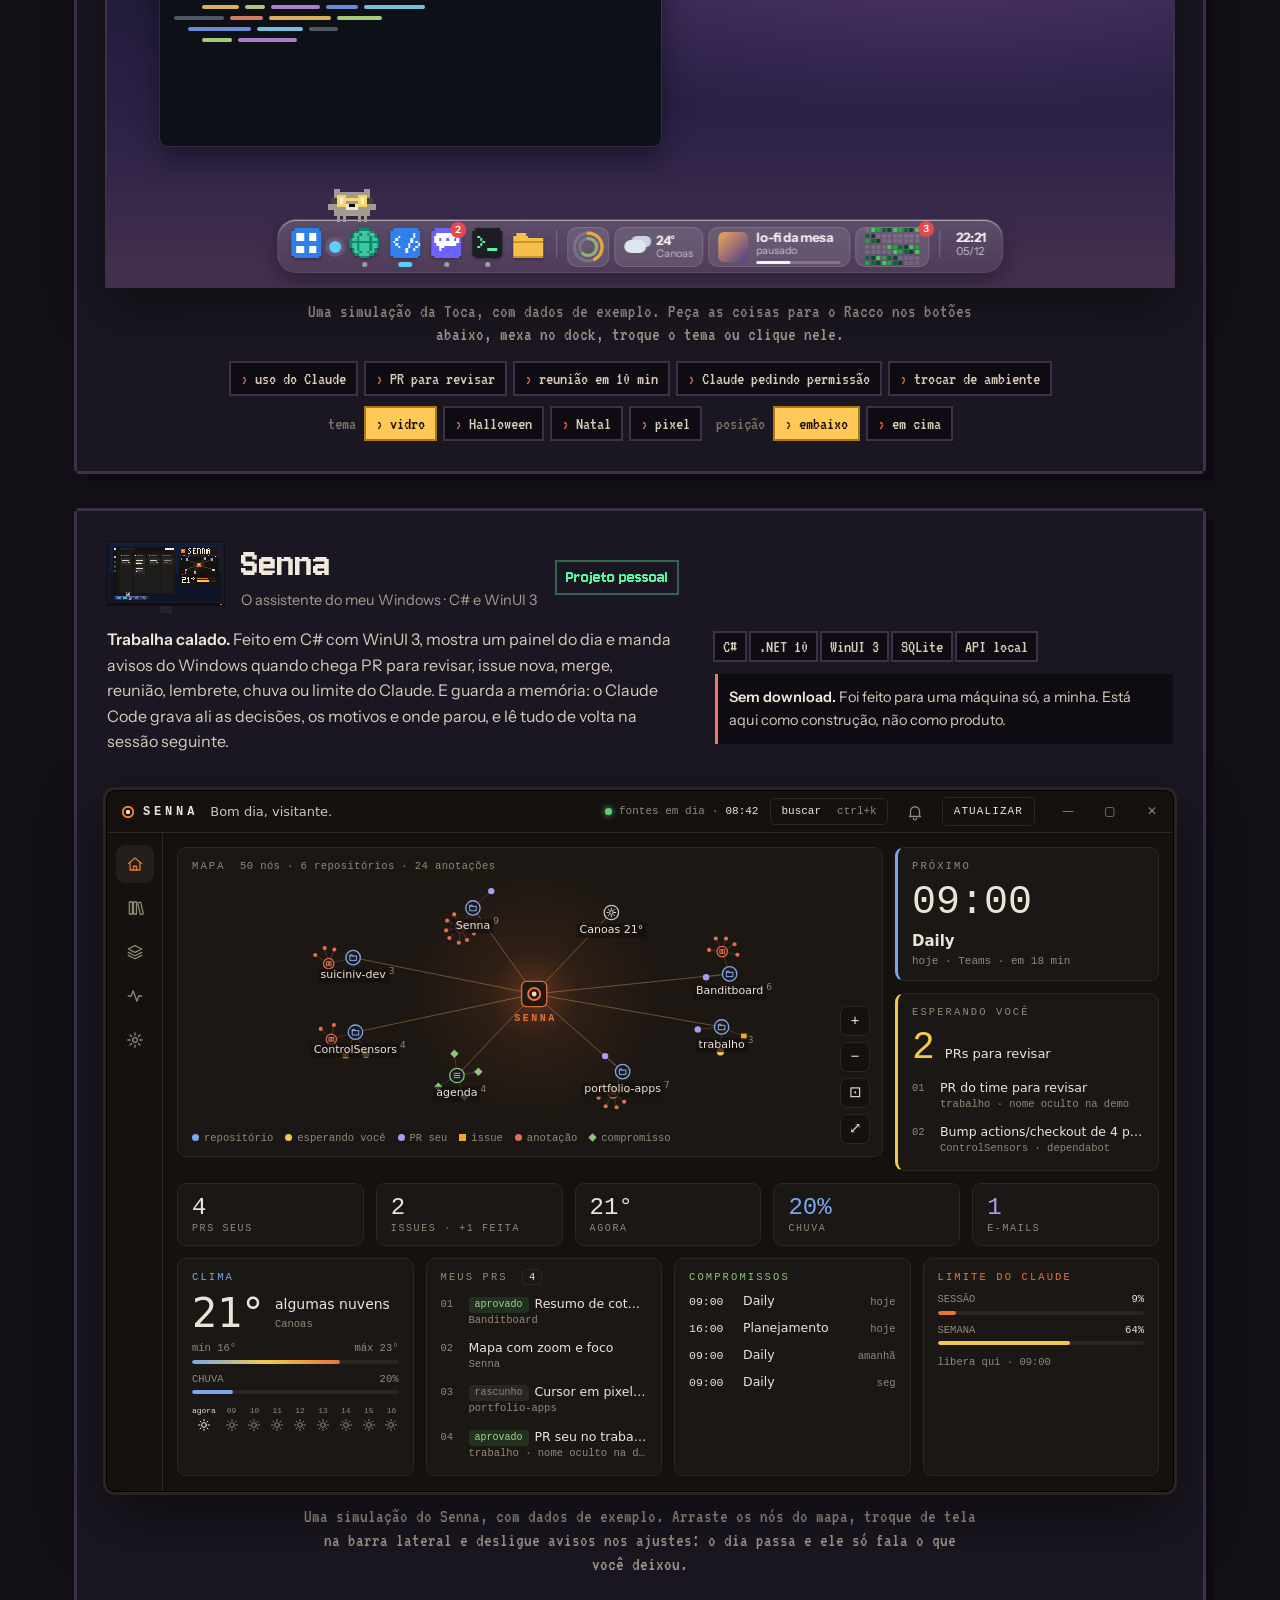
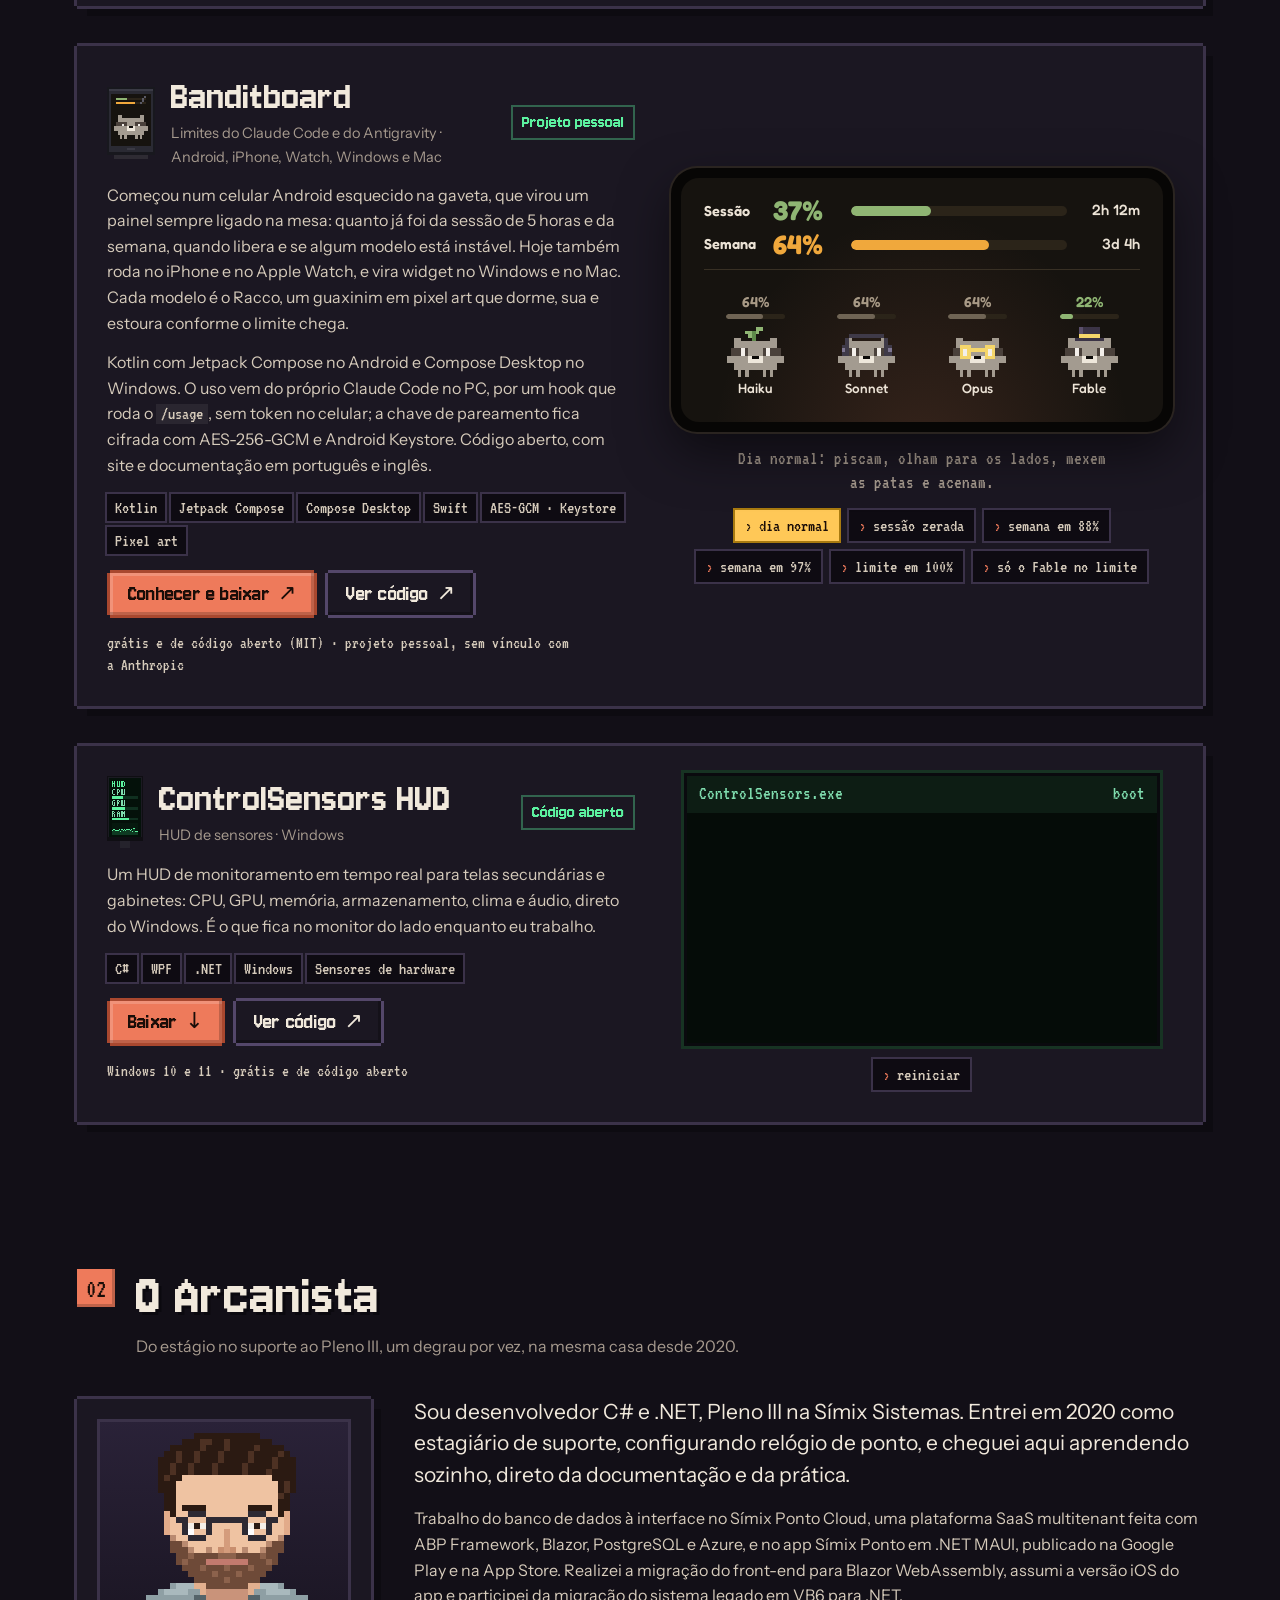
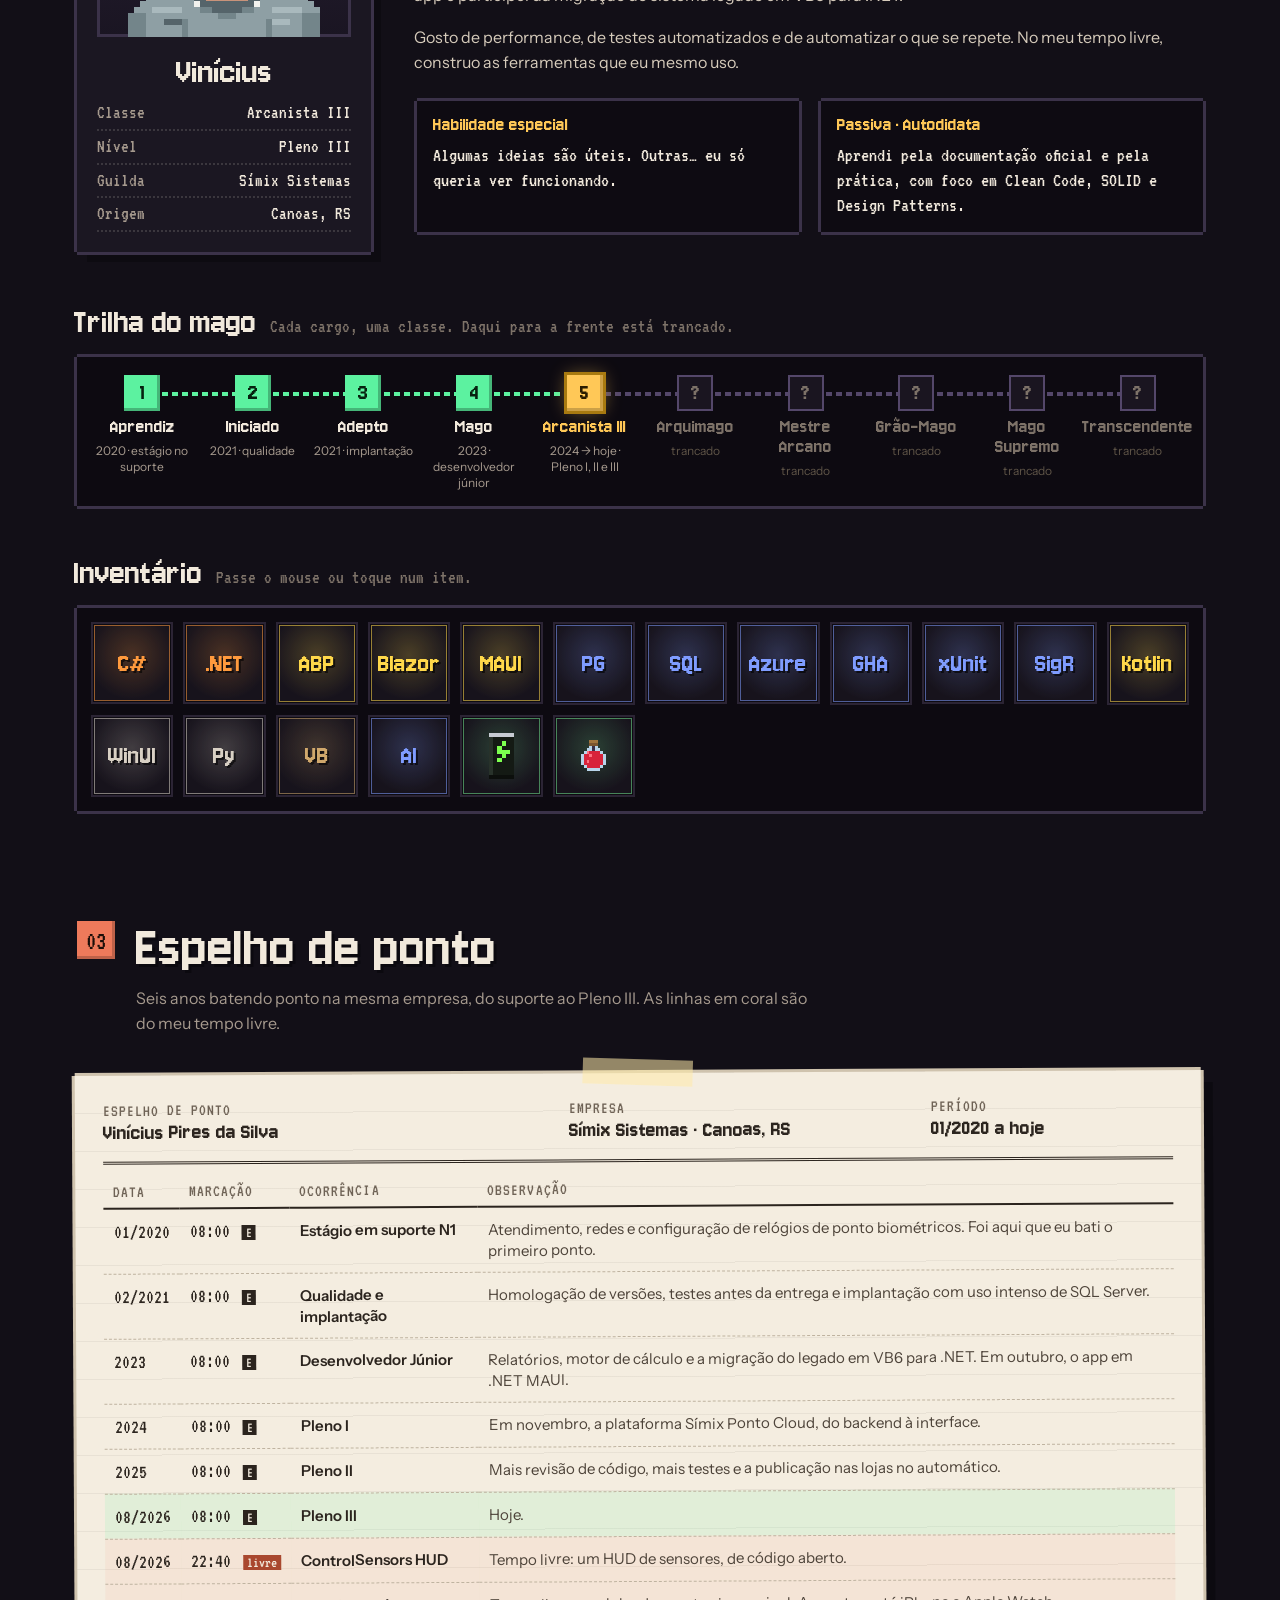
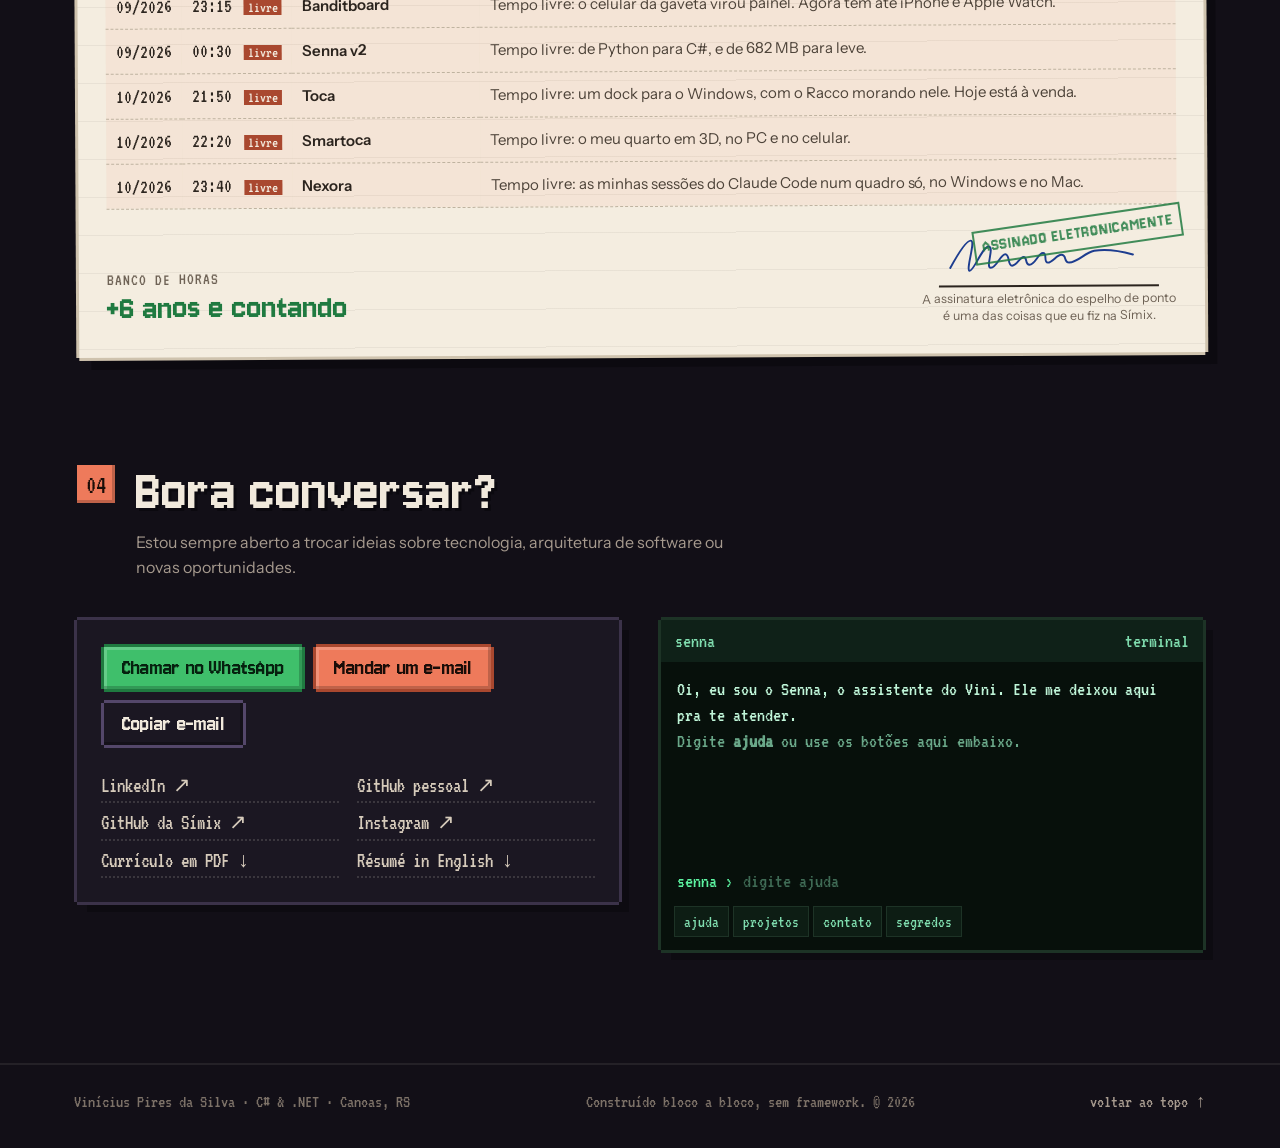
==== commit a702a37e: "O Nexora entra na mesa: quadro de sessões no monitor e um cartão com a simulação - No monitor princi" ====
--- a/index.html
+++ b/index.html
@@ -4,7 +4,7 @@
 <meta charset="utf-8">
 <meta name="viewport" content="width=device-width, initial-scale=1">
 <title>Vinícius Pires da Silva · suiciniv.dev</title>
-<meta name="description" content="Vinícius Pires da Silva, desenvolvedor C# e .NET, Pleno III na Símix. Uma mesa em pixel art com os projetos que eu construí: Banditboard, Senna, Toca, Smartoca, ControlSensors HUD e o Símix Ponto.">
+<meta name="description" content="Vinícius Pires da Silva, desenvolvedor C# e .NET, Pleno III na Símix. Uma mesa em pixel art com os projetos que eu construí: Banditboard, Senna, Toca, Smartoca, Nexora, ControlSensors HUD e o Símix Ponto.">
 <meta name="theme-color" content="#120f17">
 <meta property="og:type" content="website">
 <meta property="og:url" content="https://suiciniv.dev/">
@@ -28,7 +28,7 @@
 <link rel="preconnect" href="https://fonts.googleapis.com">
 <link rel="preconnect" href="https://fonts.gstatic.com" crossorigin>
 <link href="https://fonts.googleapis.com/css2?family=Jersey+10&family=VT323&family=Instrument+Sans:ital,wght@0,400;0,500;0,600;1,400&family=Fredoka:wght@500;600;700&display=swap" rel="stylesheet">
-<link rel="stylesheet" href="/assets/site.css?v=eff0c43f30">
+<link rel="stylesheet" href="/assets/site.css?v=220c5f5ebe">
 <script type="application/ld+json">{"@context":"https://schema.org","@type":"Person","name":"Vinícius Pires da Silva","jobTitle":"Desenvolvedor de Software Pleno III","worksFor":{"@type":"Organization","name":"Símix Sistemas"},"address":{"@type":"PostalAddress","addressLocality":"Canoas","addressRegion":"RS","addressCountry":"BR"},"url":"https://suiciniv.dev/","sameAs":["https://github.com/suiciniv-dev","https://github.com/simix-viniciussilva","https://www.linkedin.com/in/viniciuspiresdasilva/"]}</script>
 </head>
 <body>
@@ -81,7 +81,7 @@
 
         <div class="scene-frame">
           <div class="scene" id="scene">
-            <canvas id="mesaCanvas" width="320" height="180" role="img" aria-label="A minha mesa em pixel art: um celular velho com o Racco na tela, o monitor com o Senna e a Toca, o meu dock, na base da tela, um segundo monitor com o HUD de sensores, um notebook com o portal da Símix, a maquete do Smartoca, o meu quarto em 3D com as luzes que mudam de cor, numa prateleira, um quadro de recados, duas prateleiras com a McLaren do Senna, três Funko Pop, um bloco de grama, uma poção, uma miniatura de Mercedes e um chapéu de mago, a Mimi e o Lúcifer, meus gatos, andando pela mesa e pela janela, o Fred debaixo da mesa e eu de costas na cadeira."></canvas>
+            <canvas id="mesaCanvas" width="320" height="180" role="img" aria-label="A minha mesa em pixel art: um celular velho com o Racco na tela, o monitor com o Nexora, o Senna e a Toca, o meu dock, na base da tela, um segundo monitor com o HUD de sensores, um notebook com o portal da Símix, a maquete do Smartoca, o meu quarto em 3D com as luzes que mudam de cor, numa prateleira, um quadro de recados, duas prateleiras com a McLaren do Senna, três Funko Pop, um bloco de grama, uma poção, uma miniatura de Mercedes e um chapéu de mago, a Mimi e o Lúcifer, meus gatos, andando pela mesa e pela janela, o Fred debaixo da mesa e eu de costas na cadeira."></canvas>
             <div class="hots" id="hots"></div>
             <div class="scene-tip" id="sceneTip" hidden></div>
             <div class="scene-balao" id="sceneBalao" hidden></div>
@@ -97,6 +97,7 @@
 
         <div class="legend" id="legend" aria-label="Objetos da mesa">
           <button type="button" data-obj="banditboard">Banditboard</button>
+          <button type="button" data-obj="nexora">Nexora</button>
           <button type="button" data-obj="senna">Senna</button>
           <button type="button" data-obj="toca">Toca</button>
           <button type="button" data-obj="smartoca">Smartoca</button>
@@ -121,7 +122,7 @@
           <span class="sec-num">01</span>
           <div>
             <h2>Em cima da mesa</h2>
-            <p>Sete coisas que eu construí e uso. Duas são da Símix, onde eu trabalho; as outras cinco nasceram no meu tempo livre, da mais nova para a mais antiga.</p>
+            <p>Oito coisas que eu construí e uso. Duas são da Símix, onde eu trabalho; as outras seis nasceram no meu tempo livre, da mais nova para a mais antiga.</p>
           </div>
         </header>
 
@@ -224,6 +225,38 @@
 
         <p class="grupo grupo-me">No meu tempo livre</p>
 
+        <article class="quest quest-wide" id="nexora">
+          <div class="quest-body">
+            <div class="quest-head">
+              <canvas class="quest-ico" data-ico="nexora" aria-hidden="true"></canvas>
+              <div>
+                <h3>Nexora</h3>
+                <p class="sub">Sessões do Claude Code num lugar só · C# e Avalonia</p>
+              </div>
+              <span class="tag tag-me">Projeto pessoal</span>
+            </div>
+            <p><b>Um quadro para o Claude Code.</b> Com três ou quatro sessões trabalhando ao mesmo tempo, o difícil é saber qual parou esperando por mim. O Nexora junta todas num quadro, com Precisa de você, Trabalhando, Prontas e Paradas, e dá para permitir, negar ou responder sem abrir a conversa. Cada sessão pode ganhar o seu worktree, com a branch e a porta certas, e os MCPs do projeto sobem uma vez só para todas.</p>
+            <p>A conversa mostra o Claude pensando, com os tokens subindo, e tem modelo e esforço num menu, fila de mensagens, terminal, pedidos agendados e as issues do GitHub em kanban. Usa o Claude Code de cada um, com a própria conta, roda no Windows e no Mac e vem com 31 temas, 27 deles com fundo animado. Parado, com 11 projetos abertos, o app usa 320 MB; o VS Code com a extensão do Claude Code, 3,1 GB.</p>
+          </div>
+          <div class="quest-body quest-side">
+            <ul class="chips"><li>C#</li><li>.NET 10</li><li>Avalonia</li><li>Claude Code</li><li>MCP</li><li>Windows e Mac</li></ul>
+            <div class="links">
+              <a class="btn btn-main" href="https://nexora.suiciniv.dev/" target="_blank" rel="noopener noreferrer">Conhecer o Nexora <span aria-hidden="true">↗</span></a>
+            </div>
+            <p class="note"><b>Grátis.</b> Windows 10 e 11 e macOS 12 ou mais novo, em Macs com Apple Silicon ou Intel. Precisa do Claude Code instalado.</p>
+          </div>
+          <div class="quest-demo quest-full">
+            <div class="nx" id="nexoraDemo" data-tema="padrao" role="region" aria-label="Simulação do Nexora"></div>
+            <p class="demo-cap" id="nexoraFala">Uma simulação do Nexora, com sessões de exemplo. Elas andam sozinhas pelo quadro: permita o que o Claude pedir, abra uma sessão nova ou troque o tema.</p>
+            <div class="cmds" id="nexoraCmds">
+              <button type="button" class="cmd" data-nx="nova">nova sessão</button>
+              <button type="button" class="cmd" data-nx="permissao">Claude pedindo permissão</button>
+              <button type="button" class="cmd" data-nx="turno">terminar um turno</button>
+              <button type="button" class="cmd" data-nx="tema">trocar o tema</button>
+            </div>
+          </div>
+        </article>
+
         <article class="quest quest-wide" id="smartoca">
           <div class="quest-body">
             <div class="quest-head">
@@ -480,6 +513,7 @@
               <tr class="he"><td>09/2026</td><td>00:30 <i>livre</i></td><td>Senna v2</td><td>Tempo livre: de Python para C#, e de 682 MB para leve.</td></tr>
               <tr class="he"><td>10/2026</td><td>21:50 <i>livre</i></td><td>Toca</td><td>Tempo livre: um dock para o Windows, com o Racco morando nele. Hoje está à venda.</td></tr>
               <tr class="he"><td>10/2026</td><td>22:20 <i>livre</i></td><td>Smartoca</td><td>Tempo livre: o meu quarto em 3D, no PC e no celular.</td></tr>
+              <tr class="he"><td>10/2026</td><td>23:40 <i>livre</i></td><td>Nexora</td><td>Tempo livre: as minhas sessões do Claude Code num quadro só, no Windows e no Mac.</td></tr>
             </tbody>
           </table>
           <div class="paper-foot">
@@ -563,6 +597,6 @@
 
 <div class="toasts" id="toasts" aria-live="polite"></div>
 
-<script src="/assets/site.js?v=7f01bba018"></script>
+<script src="/assets/site.js?v=78ba014e2d"></script>
 </body>
 </html>
--- a/assets/site.css
+++ b/assets/site.css
@@ -1038,3 +1038,46 @@
   .sm-quarto.mao{cursor:url(cursor-mao.png) 7 1,pointer}
   .sm-brilho input{cursor:url(cursor-mao.png) 7 1,pointer}
 }
+
+.nx{--nx-fundo:#181716;--nx-lateral:#121110;--nx-sup:#24221f;--nx-sup2:#2e2b28;--nx-borda:rgba(255,255,255,.12);--nx-texto:#f2f0ec;--nx-suave:#c4c0b9;--nx-fraco:#8f8a84;--nx-acento:#f2f0ec;--nx-sobre:#161514;--nx-laranja:#f0a860;--nx-verde:#7bcb9f;--nx-marca:#948bae;
+  position:relative;width:100%;min-height:340px;display:grid;grid-template-columns:44px minmax(0,1fr);grid-template-rows:42px minmax(0,1fr);background:var(--nx-fundo);color:var(--nx-texto);
+  font:13px/1.4 "Segoe UI Variable Text","Segoe UI",system-ui,-apple-system,sans-serif;text-align:left;overflow:hidden;user-select:none;-webkit-user-select:none;
+  box-shadow:0 0 0 2px var(--edge),0 20px 50px rgba(0,0,0,.45);transition:background-color .4s,color .4s}
+.nx[data-tema=dracula]{--nx-fundo:#282a36;--nx-lateral:#21222c;--nx-sup:#2f3140;--nx-sup2:#44475a;--nx-borda:#4b4e63;--nx-texto:#f8f8f2;--nx-suave:#b9bdd6;--nx-fraco:#8b93bf;--nx-acento:#bd93f9;--nx-sobre:#282a36;--nx-laranja:#ffb86c;--nx-verde:#50fa7b;--nx-marca:#bd93f9}
+.nx[data-tema=alucard]{--nx-fundo:#fffbeb;--nx-lateral:#f4eeda;--nx-sup:#f8f3e1;--nx-sup2:#e9e3cd;--nx-borda:#d8d0b4;--nx-texto:#1f1f1f;--nx-suave:#4f4b69;--nx-fraco:#6c6690;--nx-acento:#644ac9;--nx-sobre:#fffbeb;--nx-laranja:#a34d14;--nx-verde:#14710a;--nx-marca:#644ac9}
+.nx[data-tema=claude]{--nx-fundo:#110e0c;--nx-lateral:#161210;--nx-sup:#221e1c;--nx-sup2:#302c2a;--nx-borda:rgba(255,255,255,.12);--nx-texto:#ecebe7;--nx-suave:#c9c6bf;--nx-fraco:#9c998f;--nx-acento:#e08a64;--nx-sobre:#141312;--nx-laranja:#f0a860;--nx-verde:#6cc79a;--nx-marca:#e08a64}
+.nx-topo{grid-column:1/3;display:flex;align-items:center;gap:10px;padding:0 12px;background:var(--nx-lateral);border-bottom:1px solid var(--nx-borda);transition:background-color .4s}
+.nx-logo{width:24px;height:24px;border-radius:7px;background:linear-gradient(180deg,#4a4553,#1d1b22);color:#fff;font:700 13px/24px "Segoe UI",system-ui,sans-serif;text-align:center;flex:none}
+.nx-busca{flex:0 1 240px;height:26px;border-radius:7px;background:var(--nx-sup);border:1px solid var(--nx-borda);color:var(--nx-fraco);font-size:12px;display:flex;align-items:center;padding:0 9px;white-space:nowrap;overflow:hidden}
+.nx-plano{margin-left:auto;display:flex;gap:12px;font-size:11px;color:var(--nx-suave)}
+.nx-plano span{display:grid;gap:2px;width:84px;white-space:nowrap}.nx-plano u{display:block;height:3px;border-radius:2px;background:var(--nx-sup2)}.nx-plano b{display:block;height:100%;border-radius:2px;background:var(--nx-marca)}
+.nx button{font:600 12px "Segoe UI Variable Text","Segoe UI",system-ui,-apple-system,sans-serif;cursor:pointer}
+.nx-nova{background:var(--nx-acento);color:var(--nx-sobre);border:0;border-radius:7px;padding:5px 11px;white-space:nowrap}
+.nx-trilho{background:var(--nx-lateral);border-right:1px solid var(--nx-borda);display:flex;flex-direction:column;align-items:center;gap:12px;padding-top:12px;transition:background-color .4s}
+.nx-trilho i{width:16px;height:16px;border-radius:5px;background:var(--nx-sup2)}.nx-trilho i:first-child{background:var(--nx-marca)}
+.nx-quadro{display:grid;grid-template-columns:repeat(4,minmax(150px,1fr));gap:10px;padding:12px;overflow-x:auto;align-items:start}
+.nx-col{background:color-mix(in srgb,var(--nx-sup) 60%,transparent);border:1px solid var(--nx-borda);border-radius:11px;padding:9px;min-height:250px}
+.nx-col h5{margin:0 0 9px;font-size:12.5px;font-weight:600;display:flex;gap:7px;align-items:center;white-space:nowrap}
+.nx-col h5 i{width:8px;height:8px;border-radius:50%;background:var(--c);flex:none}
+.nx-col h5 small{margin-left:auto;font-size:11px;color:var(--nx-fraco);padding:0 7px;border-radius:9px;background:var(--nx-sup2)}
+.nx-cartao{background:var(--nx-sup2);border:1px solid var(--nx-borda);border-radius:9px;padding:8px 9px;margin-bottom:7px;transition:background-color .4s}
+.nx-cartao.entra{animation:nxEntra .35s ease-out}
+.nx-cartao[data-col=precisa]{border-color:var(--nx-laranja);animation:nxPisca 1.6s ease-in-out infinite}
+.nx-cartao[data-col=precisa].entra{animation:nxEntra .35s ease-out,nxPisca 1.6s ease-in-out .35s infinite}
+.nx-ct{display:flex;gap:7px;align-items:center;font-weight:600;min-width:0}
+.nx-ct b{white-space:nowrap;overflow:hidden;text-overflow:ellipsis;font-weight:600}
+.nx-av{width:20px;height:20px;border-radius:6px;background:linear-gradient(160deg,var(--nx-marca),#5b5470);color:#fff;font-size:9px;font-weight:700;display:grid;place-items:center;flex:none}
+.nx-co{font:11px/1.3 "Cascadia Mono",Consolas,ui-monospace,monospace;color:var(--nx-fraco);margin-top:4px;white-space:nowrap;overflow:hidden;text-overflow:ellipsis}
+.nx-ca{color:var(--nx-suave);font-size:12px;margin-top:4px;white-space:nowrap;overflow:hidden;text-overflow:ellipsis}
+.nx-barra{height:4px;border-radius:2px;background:var(--nx-sup);margin-top:7px;overflow:hidden}
+.nx-barra b{display:block;height:100%;background:var(--nx-acento);border-radius:2px;transition:width .25s linear}
+.nx-pede{font-size:12px;margin-top:5px;color:var(--nx-suave)}
+.nx-pede code{font:11px "Cascadia Mono",Consolas,ui-monospace,monospace;color:var(--nx-texto);display:block;margin-top:3px;padding:3px 6px;border-radius:5px;background:var(--nx-fundo);white-space:nowrap;overflow:hidden;text-overflow:ellipsis}
+.nx-bts{display:flex;gap:6px;margin-top:7px}
+.nx-bts button{border:1px solid var(--nx-borda);background:var(--nx-sup);color:var(--nx-texto);padding:4px 10px;border-radius:7px}
+.nx-bts button.claro{background:var(--nx-acento);color:var(--nx-sobre);border-color:transparent}
+.nx button:focus-visible{outline:2px solid var(--nx-marca);outline-offset:2px}
+@keyframes nxEntra{from{opacity:0;transform:translateY(-6px)}to{opacity:1;transform:none}}
+@keyframes nxPisca{50%{box-shadow:0 0 0 3px color-mix(in srgb,var(--nx-laranja) 35%,transparent)}}
+@media (max-width:640px){.nx{grid-template-columns:minmax(0,1fr)}.nx-trilho,.nx-busca,.nx-plano{display:none}.nx-topo{grid-column:1}.nx-nova{margin-left:auto}}
+@media (prefers-reduced-motion:reduce){.nx-cartao,.nx-cartao.entra,.nx-cartao[data-col=precisa]{animation:none}}
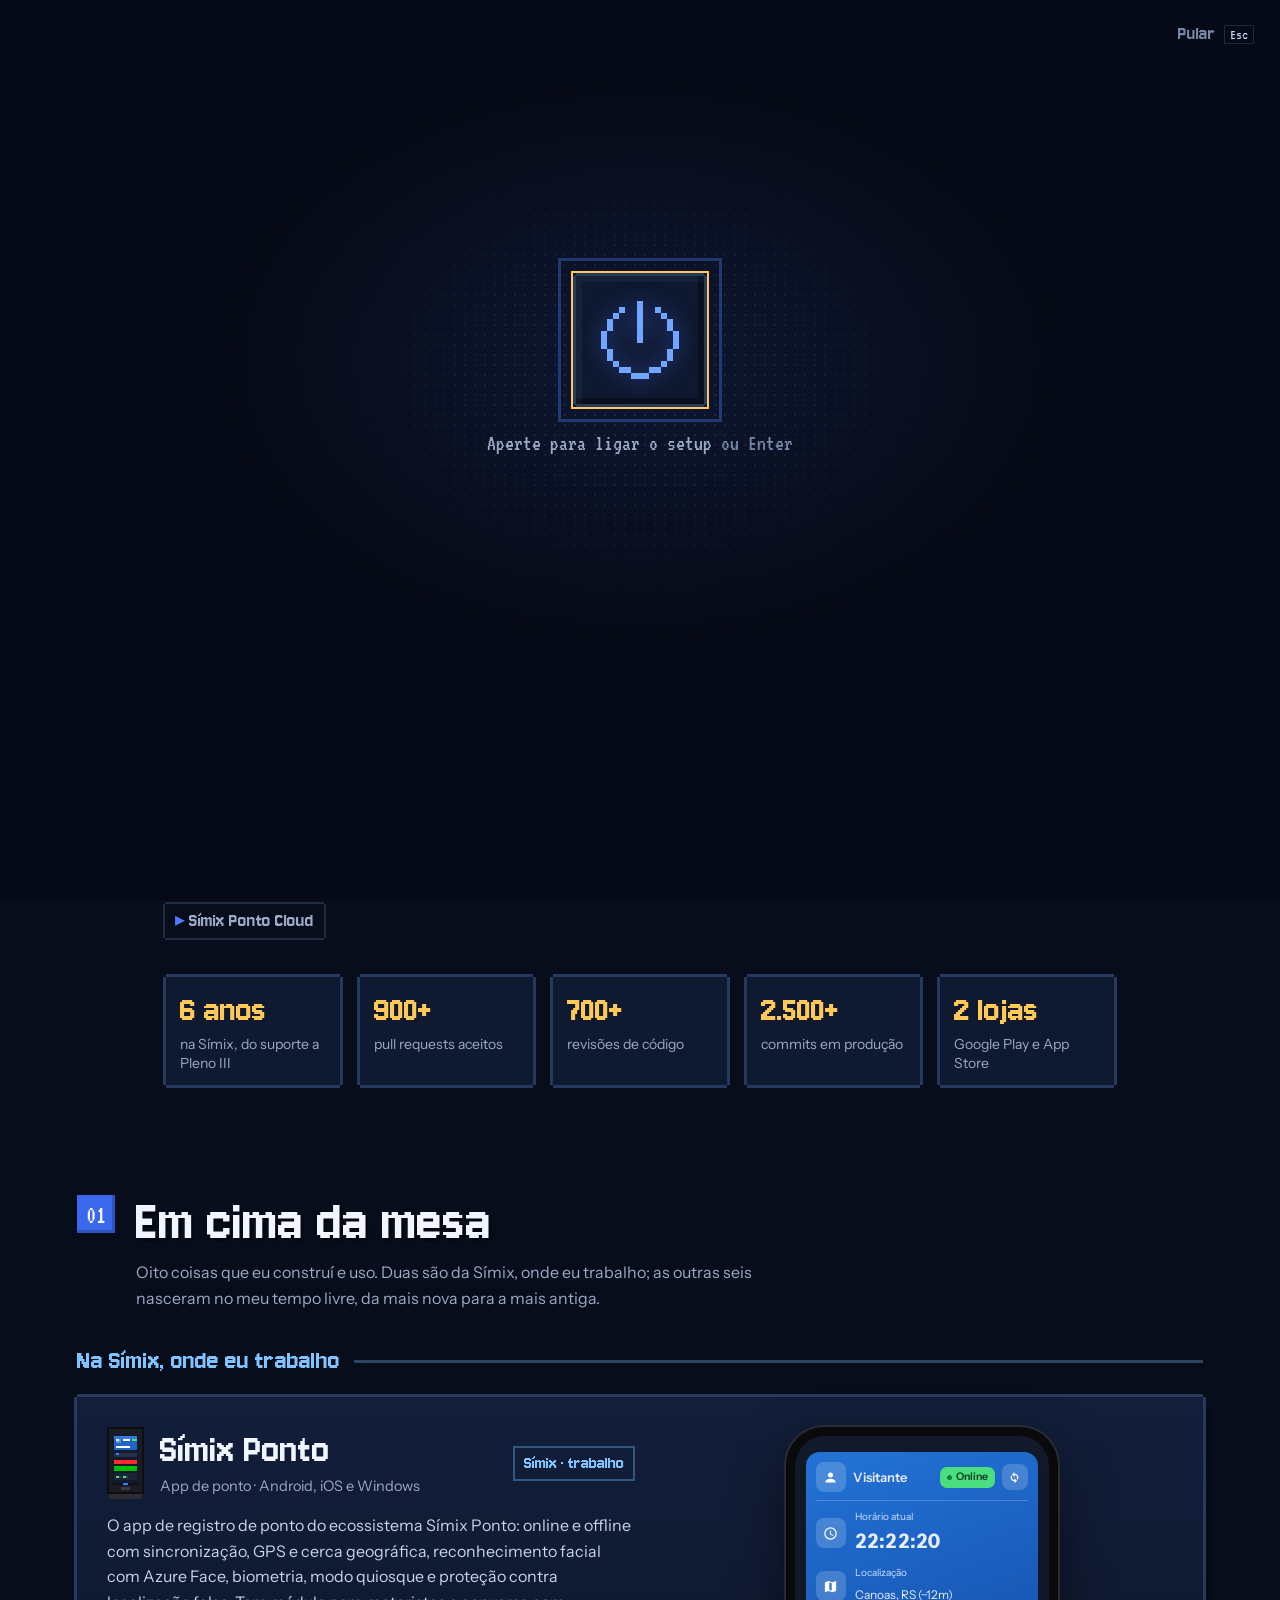
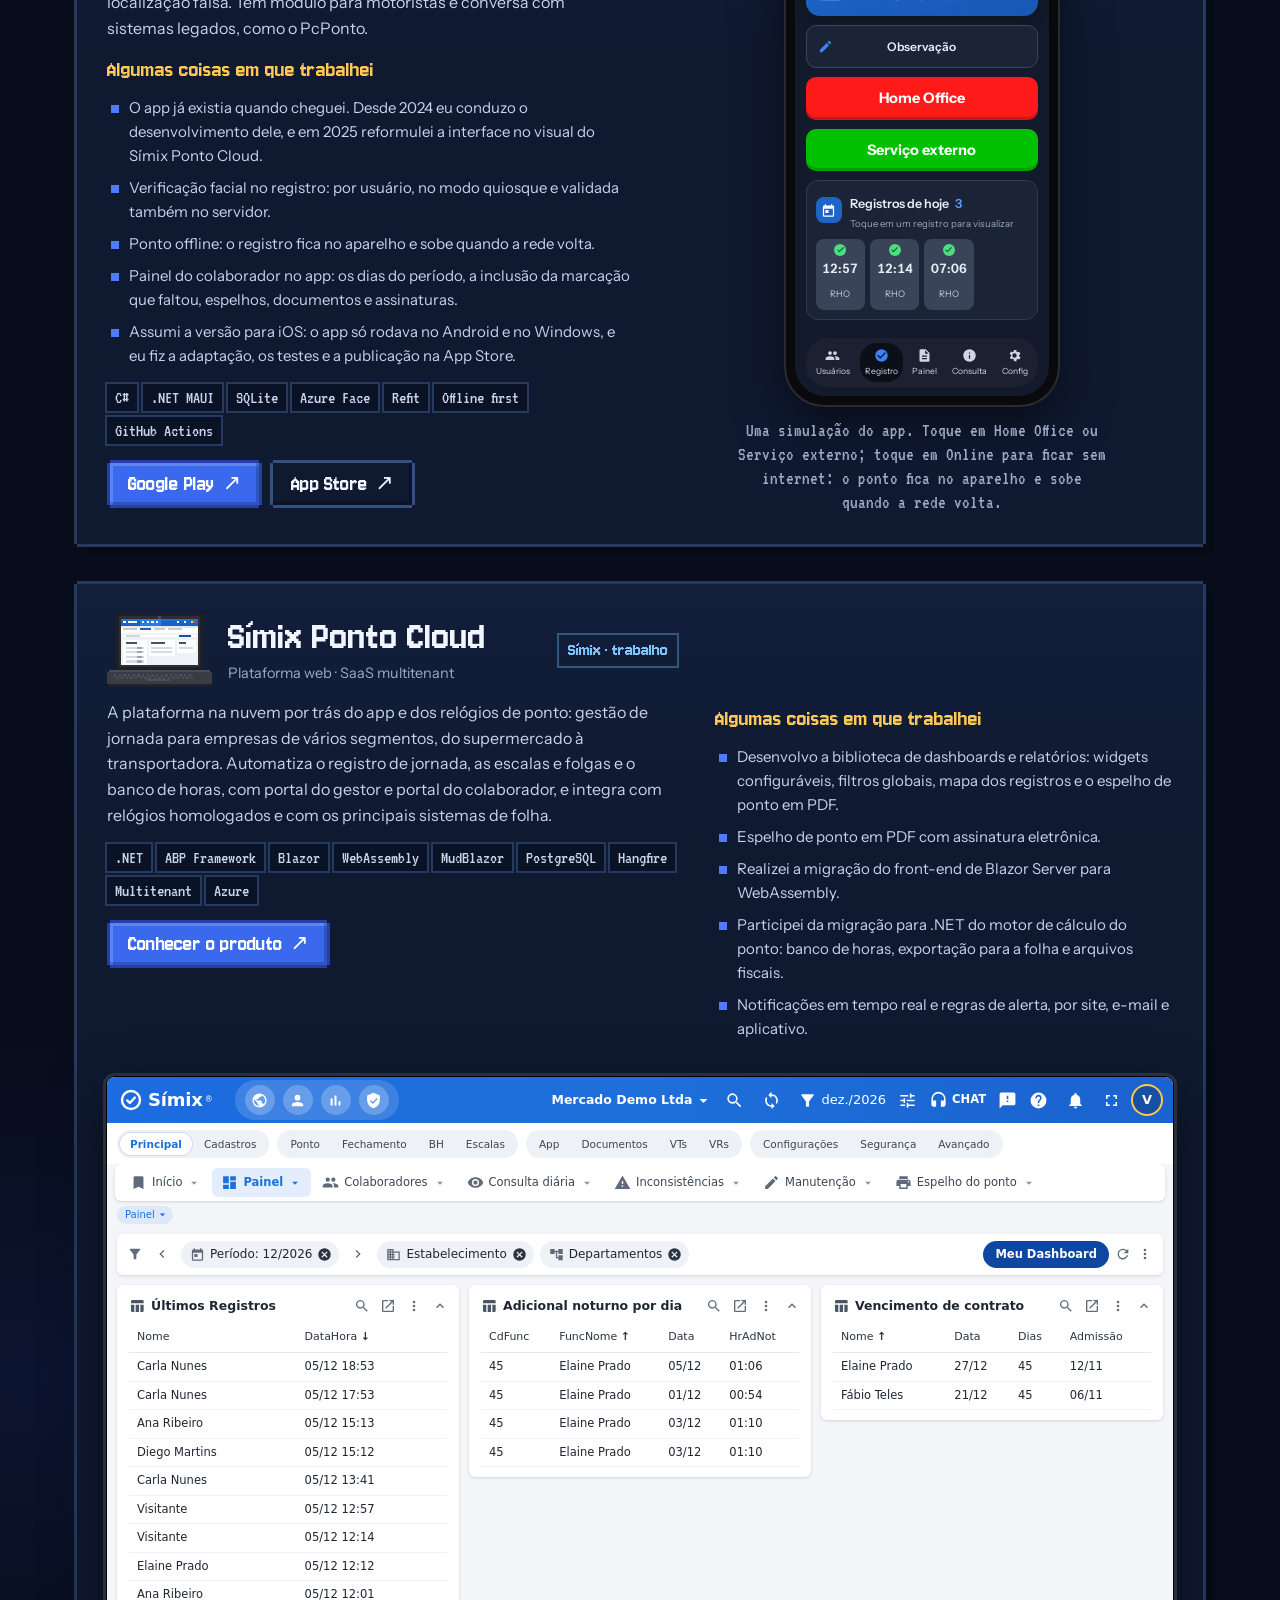
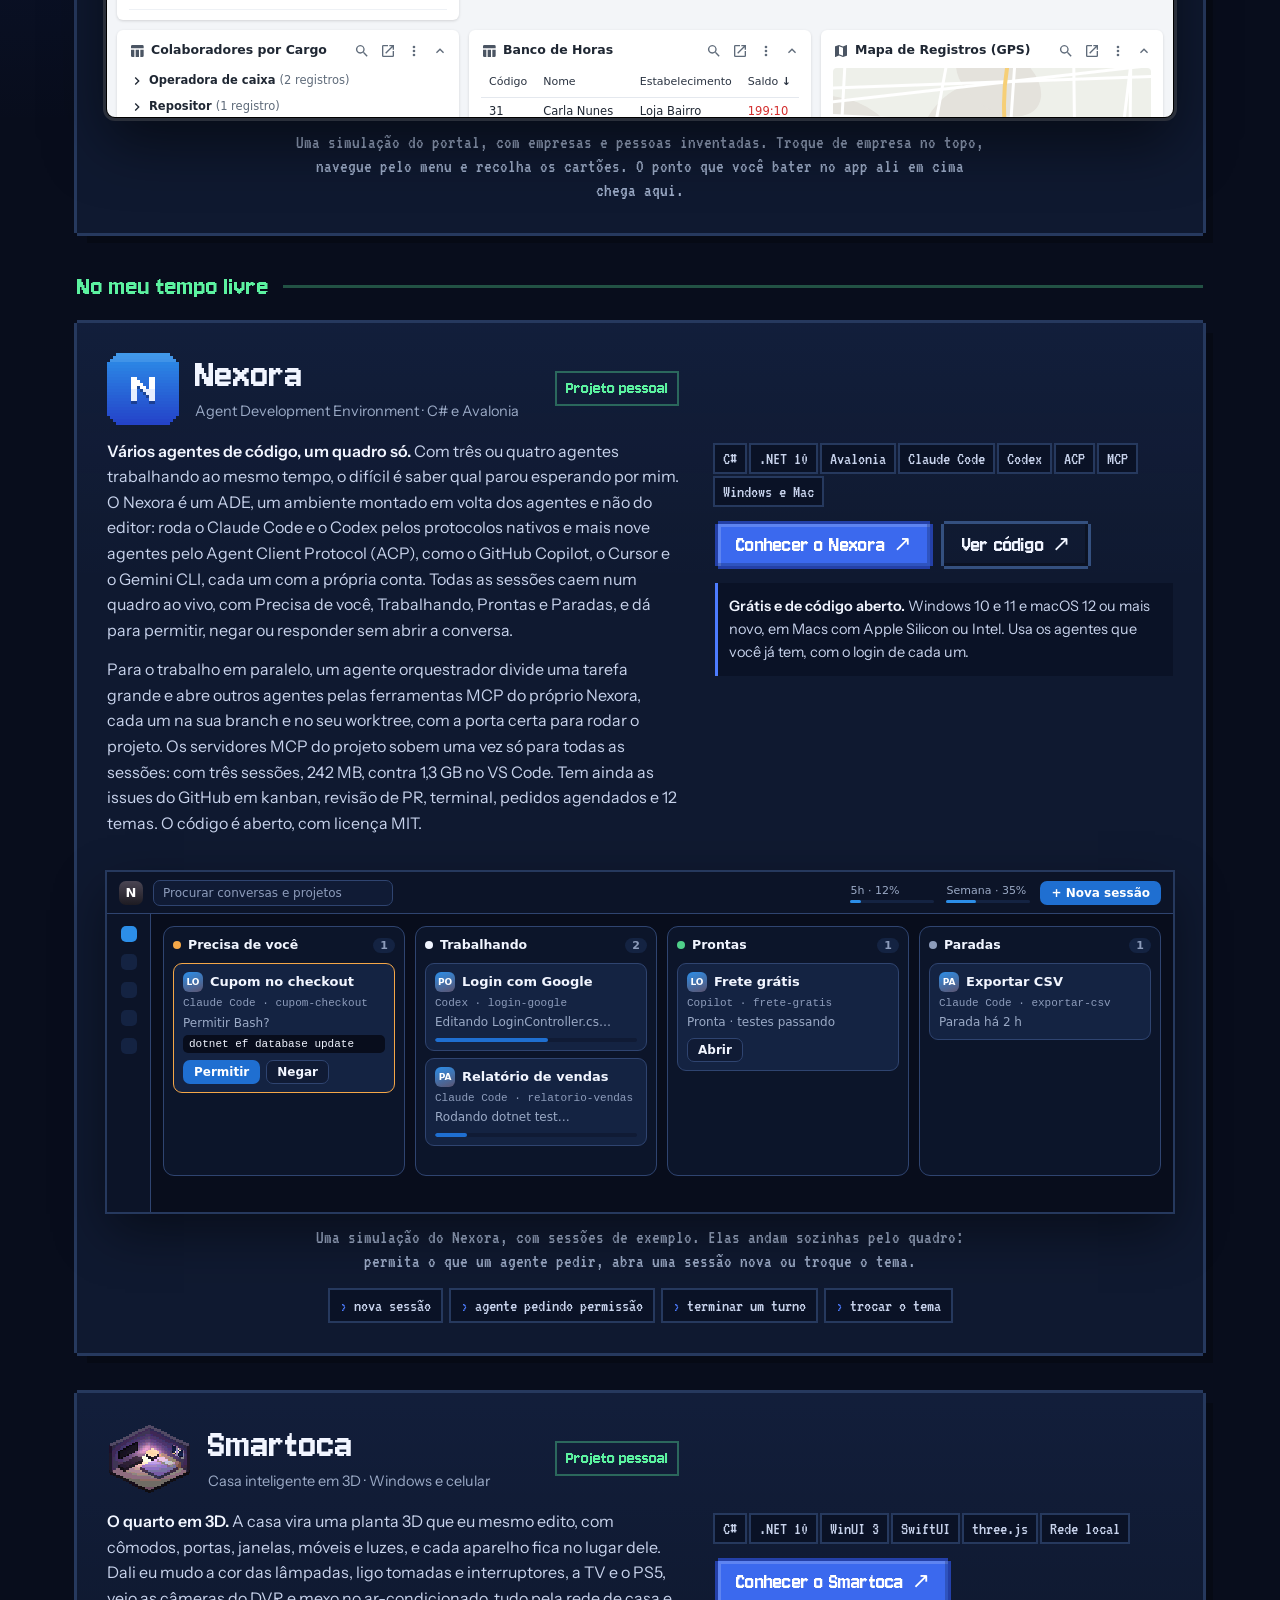
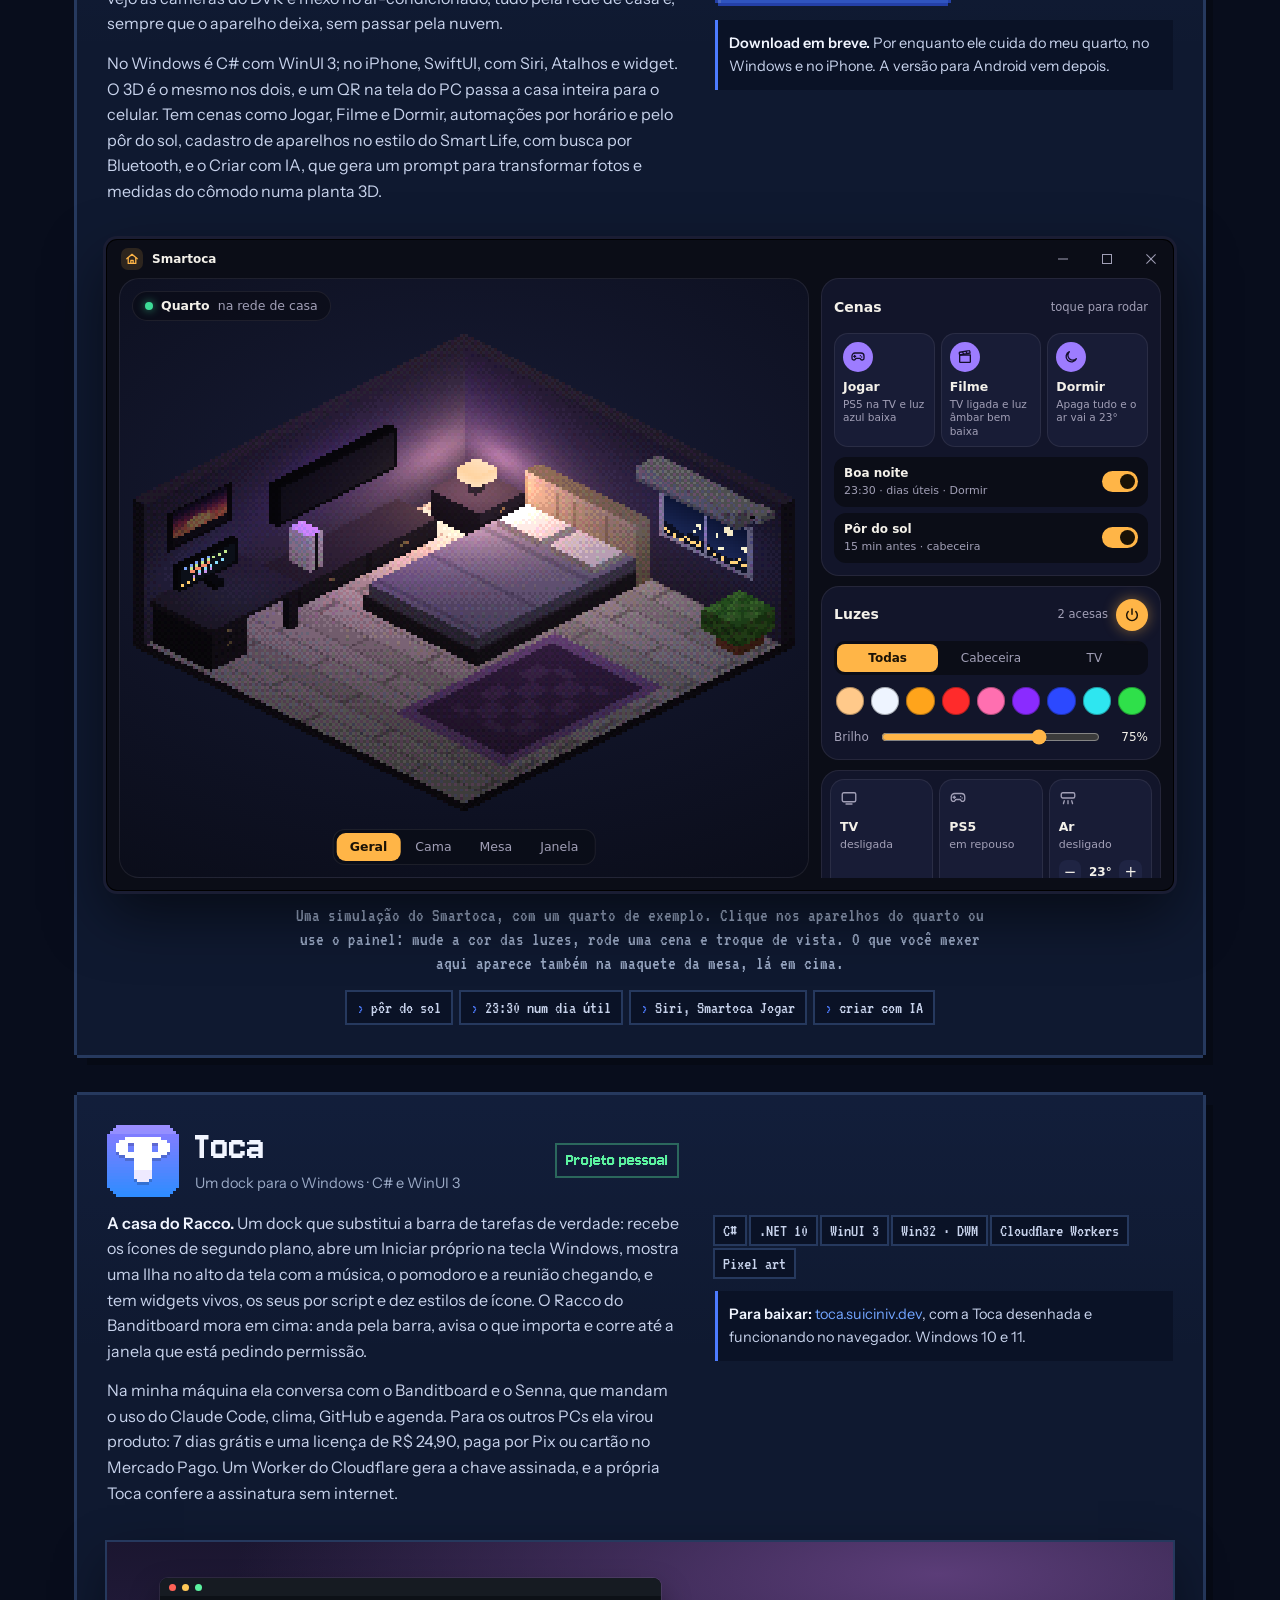
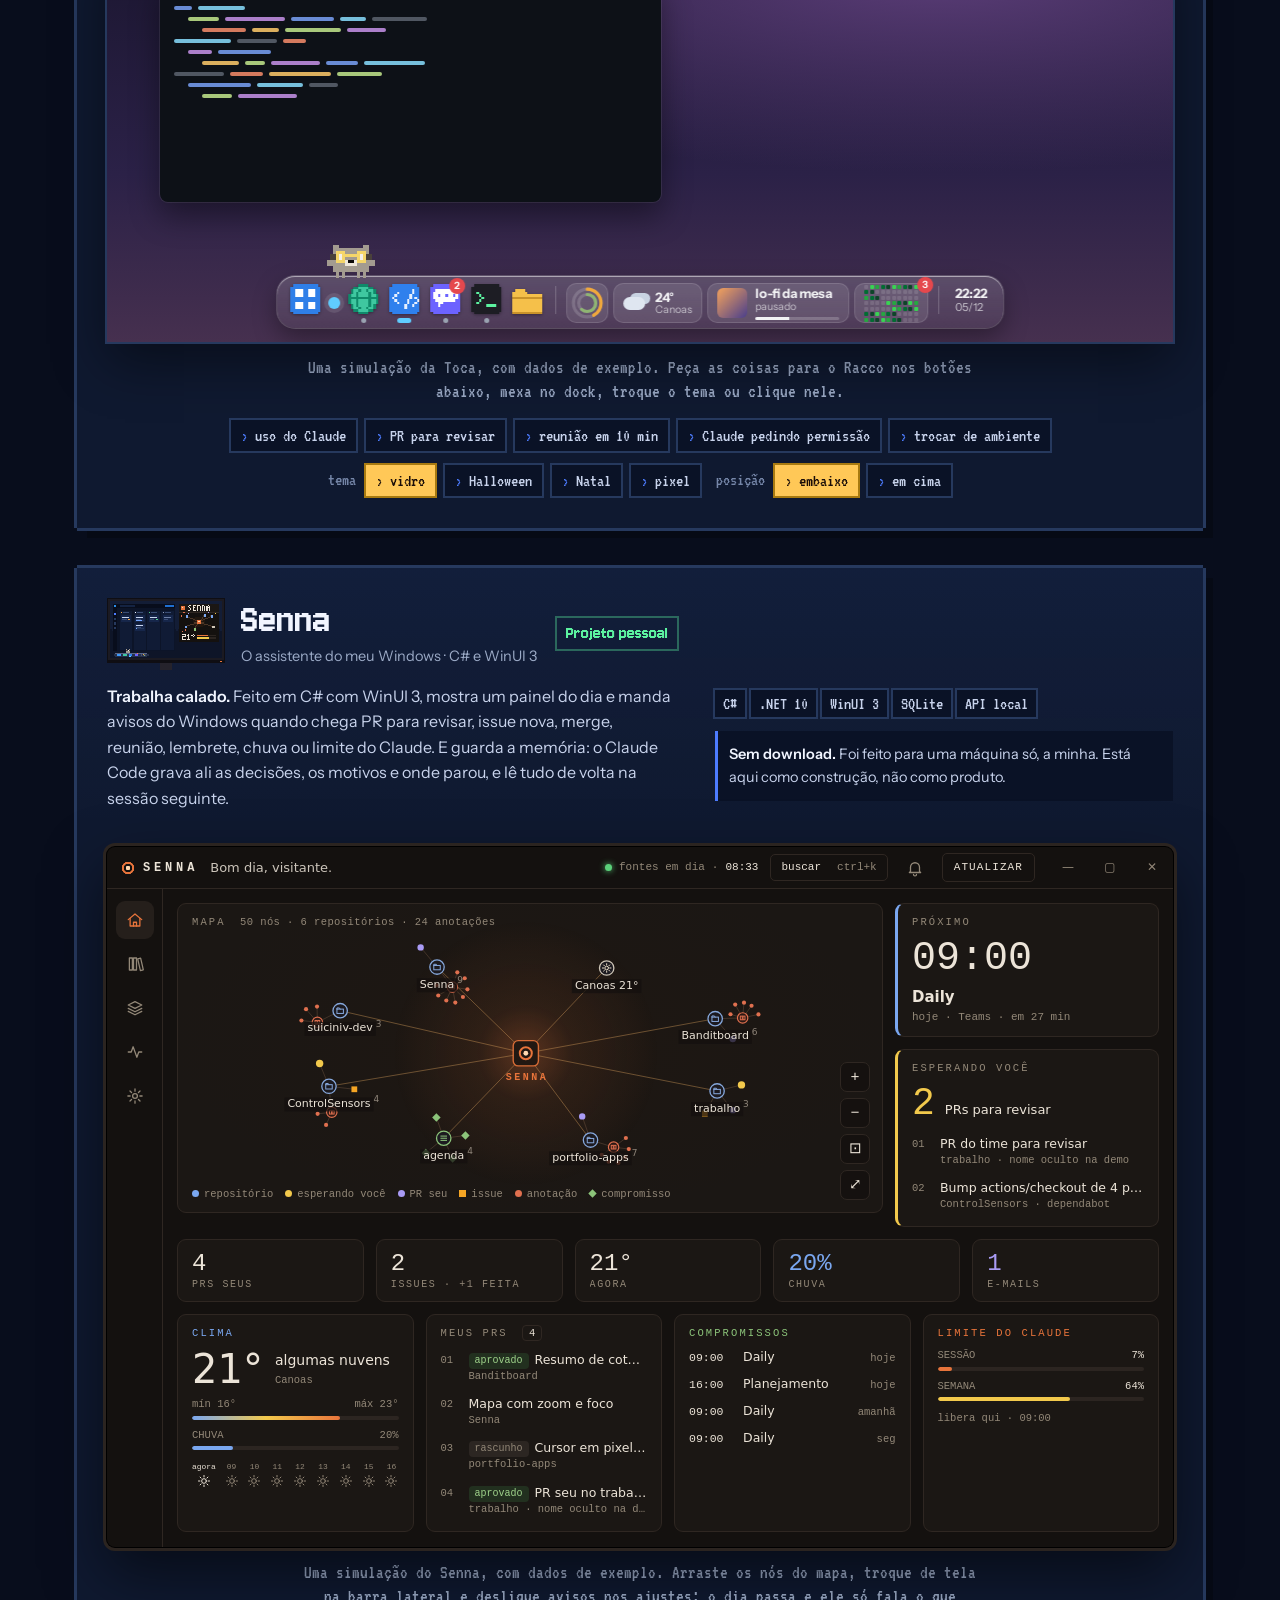
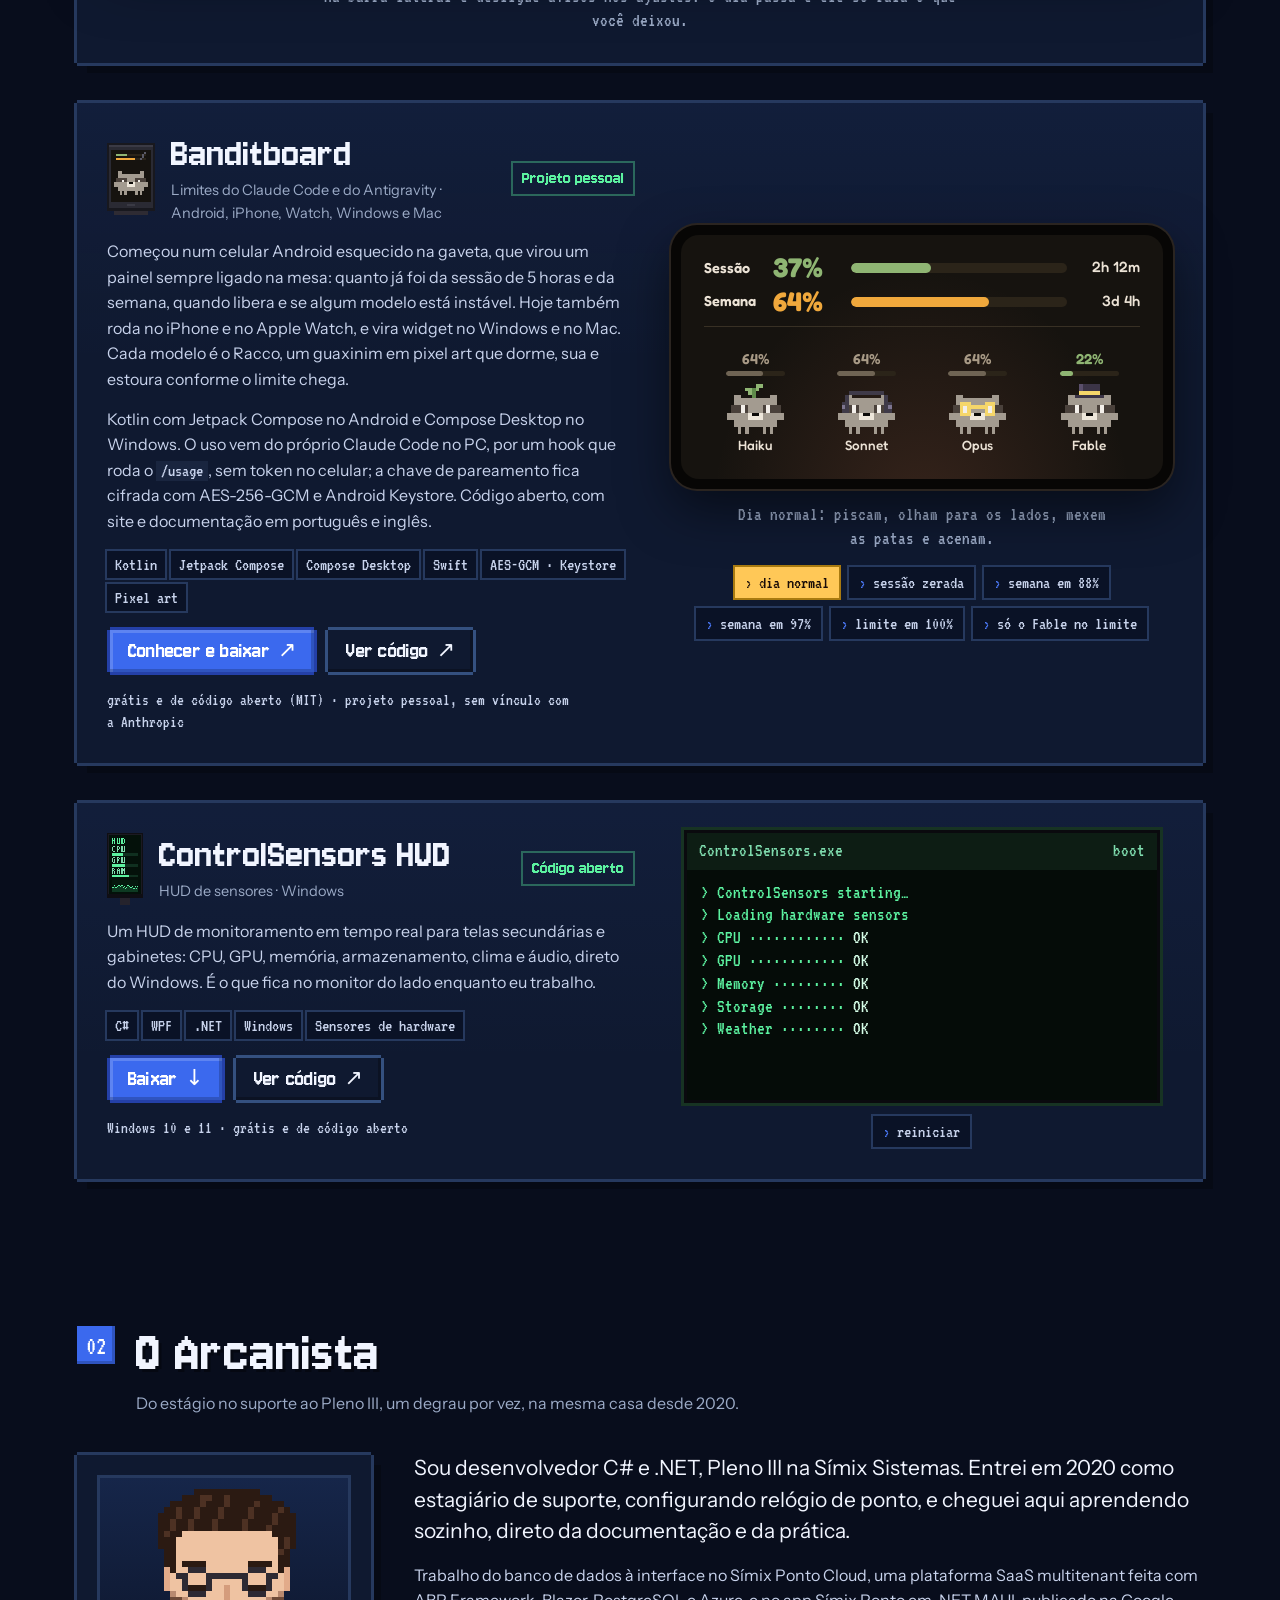
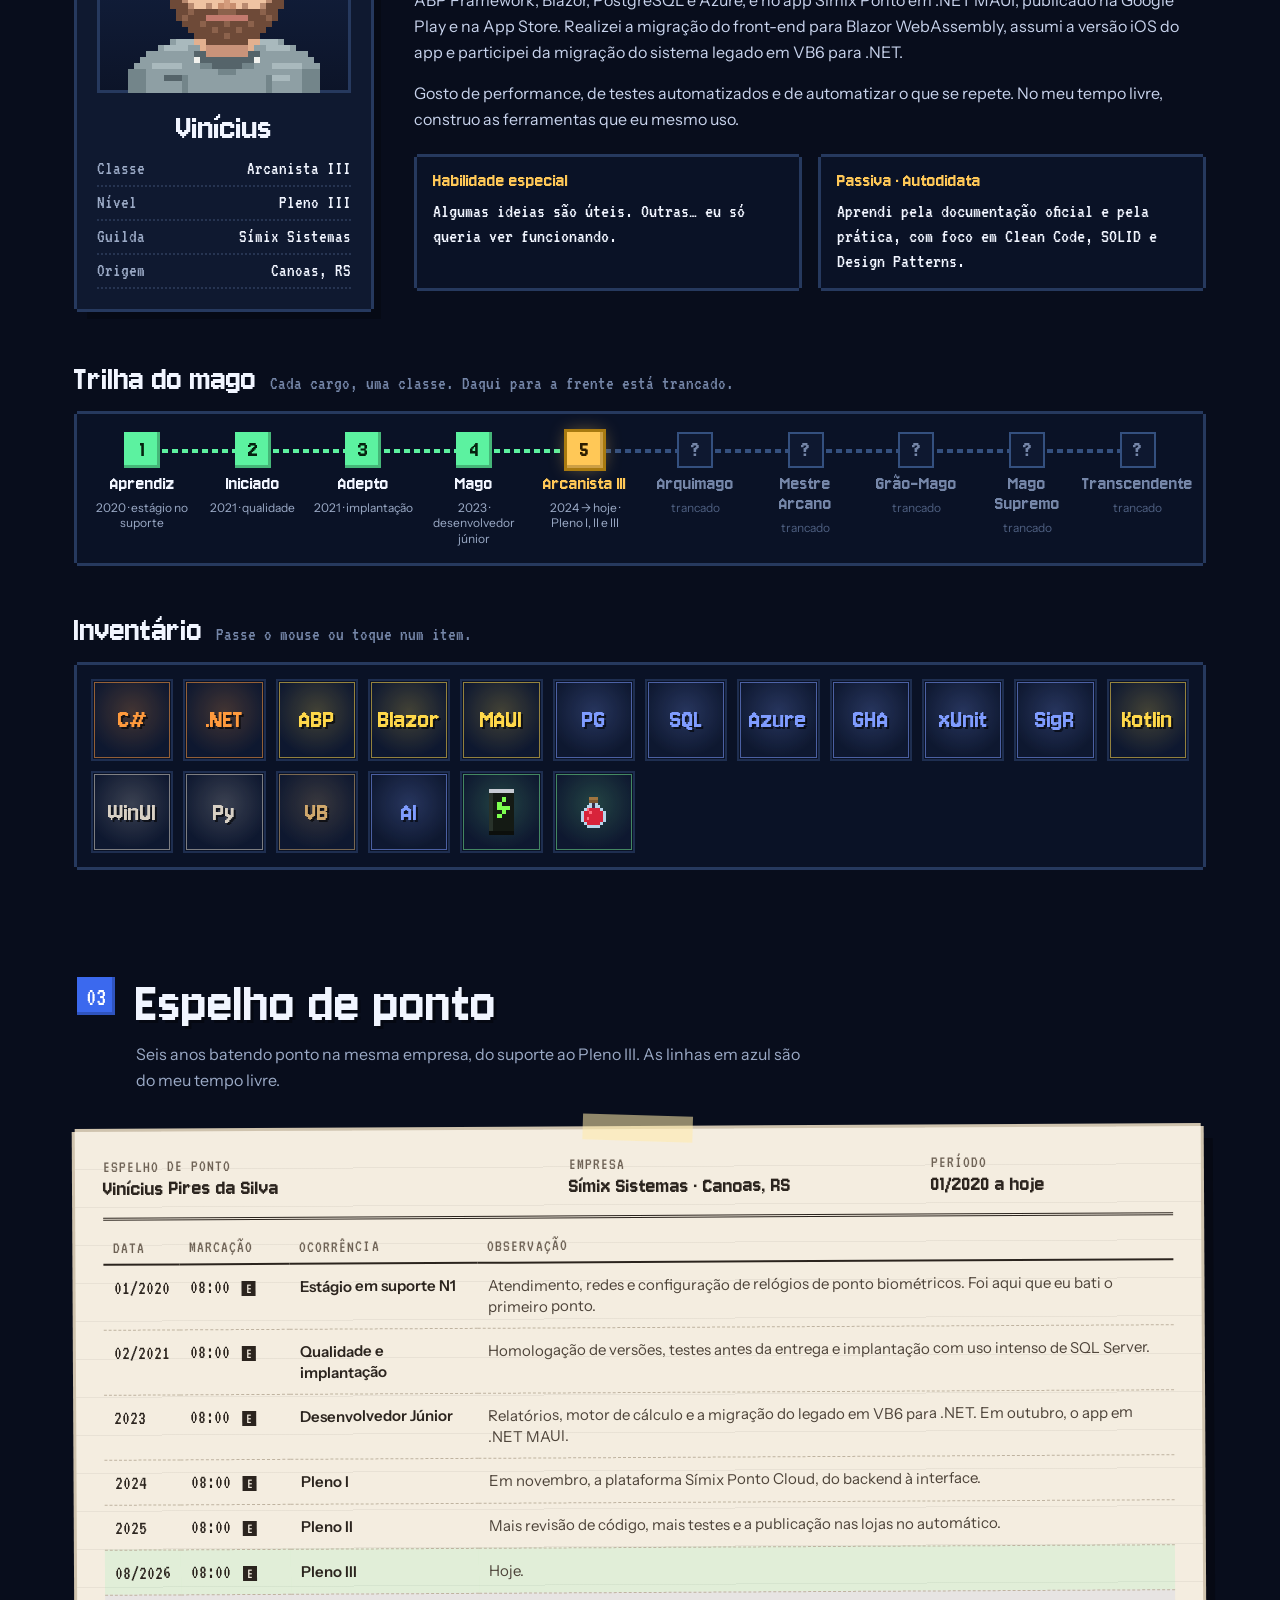
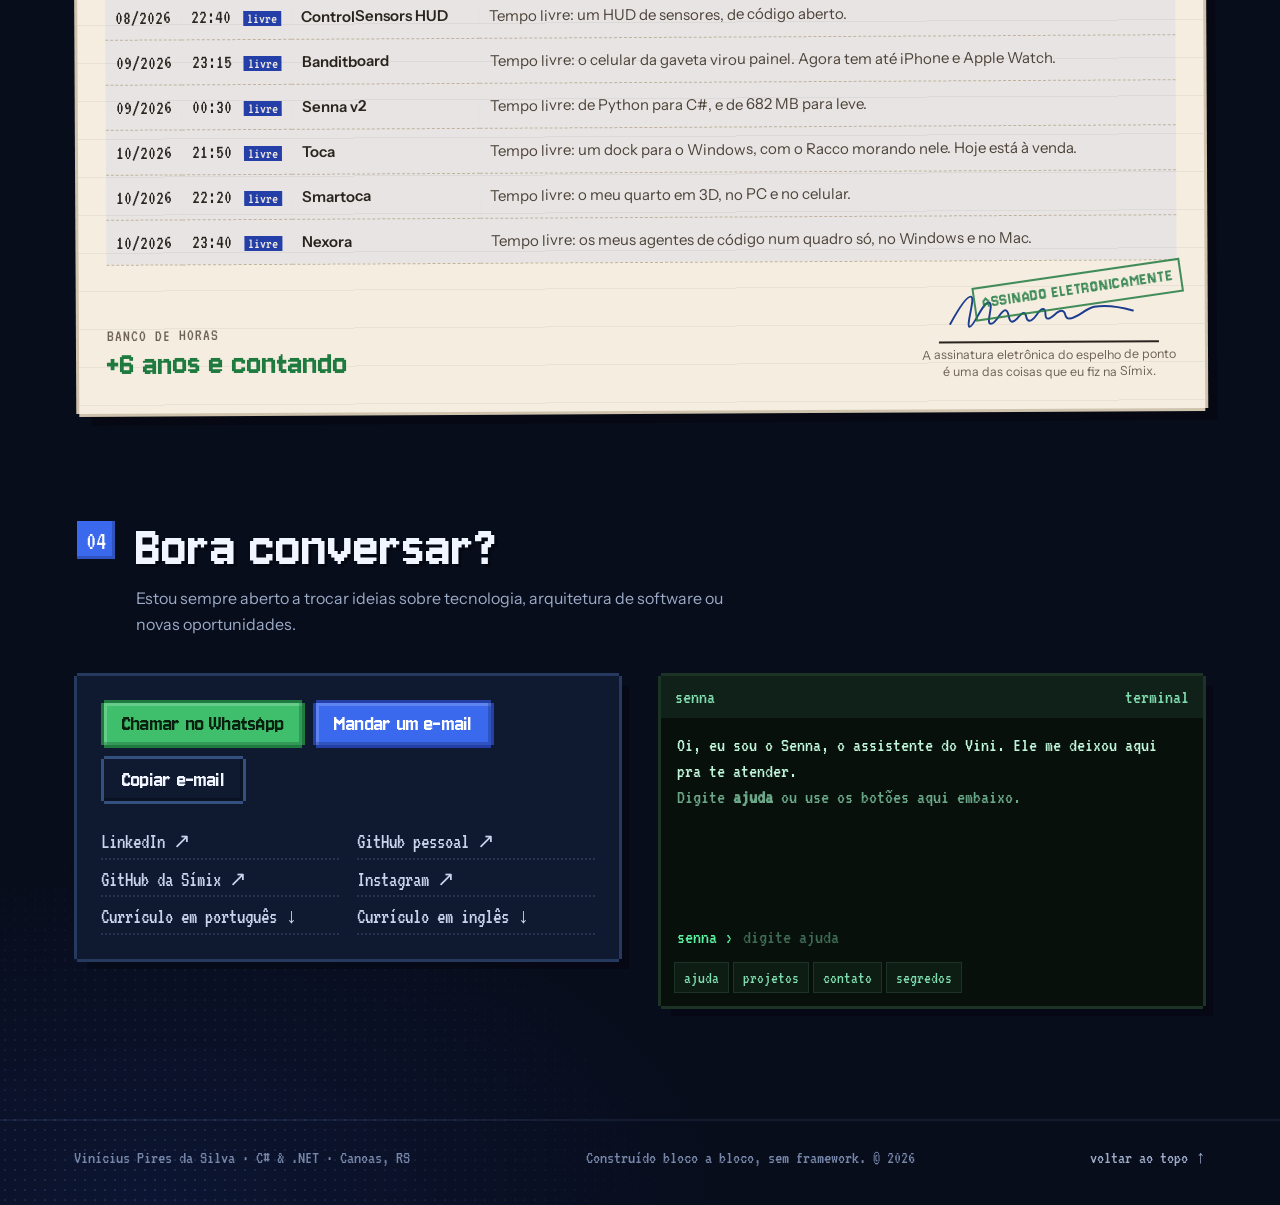
==== commit 0dc75fb6: "Identidade azul: paleta do Nexora, símbolo próprio e o Nexora como ADE - Fundo azul-marinho com bril" ====
--- a/index.html
+++ b/index.html
@@ -5,7 +5,7 @@
 <meta name="viewport" content="width=device-width, initial-scale=1">
 <title>Vinícius Pires da Silva · suiciniv.dev</title>
 <meta name="description" content="Vinícius Pires da Silva, desenvolvedor C# e .NET, Pleno III na Símix. Uma mesa em pixel art com os projetos que eu construí: Banditboard, Senna, Toca, Smartoca, Nexora, ControlSensors HUD e o Símix Ponto.">
-<meta name="theme-color" content="#120f17">
+<meta name="theme-color" content="#080D1C">
 <meta property="og:type" content="website">
 <meta property="og:url" content="https://suiciniv.dev/">
 <meta property="og:title" content="Vinícius Pires da Silva · suiciniv.dev">
@@ -25,10 +25,12 @@
 <link rel="alternate" hreflang="en" href="https://suiciniv.dev/en/">
 <link rel="alternate" hreflang="x-default" href="https://suiciniv.dev/">
 <link rel="icon" href="/assets/favicon.svg" type="image/svg+xml">
+<link rel="icon" href="/favicon.ico" sizes="any">
+<link rel="apple-touch-icon" href="/assets/apple-touch-icon.png">
 <link rel="preconnect" href="https://fonts.googleapis.com">
 <link rel="preconnect" href="https://fonts.gstatic.com" crossorigin>
 <link href="https://fonts.googleapis.com/css2?family=Jersey+10&family=VT323&family=Instrument+Sans:ital,wght@0,400;0,500;0,600;1,400&family=Fredoka:wght@500;600;700&display=swap" rel="stylesheet">
-<link rel="stylesheet" href="/assets/site.css?v=220c5f5ebe">
+<link rel="stylesheet" href="/assets/site.css?v=6e3bb873d4">
 <script type="application/ld+json">{"@context":"https://schema.org","@type":"Person","name":"Vinícius Pires da Silva","jobTitle":"Desenvolvedor de Software Pleno III","worksFor":{"@type":"Organization","name":"Símix Sistemas"},"address":{"@type":"PostalAddress","addressLocality":"Canoas","addressRegion":"RS","addressCountry":"BR"},"url":"https://suiciniv.dev/","sameAs":["https://github.com/suiciniv-dev","https://github.com/simix-viniciussilva","https://www.linkedin.com/in/viniciuspiresdasilva/"]}</script>
 </head>
 <body>
@@ -49,7 +51,7 @@
   <header class="top">
     <div class="wrap top-in">
       <a class="brand" href="#topo" id="brand" aria-label="suiciniv.dev, voltar ao topo">
-        <canvas class="brand-racco" id="brandRacco" width="16" height="14" aria-hidden="true"></canvas>
+        <img class="brand-mark" src="/assets/marca.svg" width="30" height="30" alt="">
         <span class="brand-name" aria-hidden="true"><span id="brandNome">suiciniv</span><span class="brand-dev">.dev</span></span>
       </a>
       <nav class="nav" aria-label="Seções">
@@ -108,9 +110,9 @@
 
         <dl class="stats">
           <div><dt>6 anos</dt><dd>na Símix, do suporte a Pleno III</dd></div>
-          <div><dt>800+</dt><dd>pull requests aceitos</dd></div>
-          <div><dt>650+</dt><dd>revisões de código</dd></div>
-          <div><dt>2.300+</dt><dd>commits em produção</dd></div>
+          <div><dt>900+</dt><dd>pull requests aceitos</dd></div>
+          <div><dt>700+</dt><dd>revisões de código</dd></div>
+          <div><dt>2.500+</dt><dd>commits em produção</dd></div>
           <div><dt>2 lojas</dt><dd>Google Play e App Store</dd></div>
         </dl>
       </div>
@@ -231,26 +233,27 @@
               <canvas class="quest-ico" data-ico="nexora" aria-hidden="true"></canvas>
               <div>
                 <h3>Nexora</h3>
-                <p class="sub">Sessões do Claude Code num lugar só · C# e Avalonia</p>
+                <p class="sub">Agent Development Environment · C# e Avalonia</p>
               </div>
               <span class="tag tag-me">Projeto pessoal</span>
             </div>
-            <p><b>Um quadro para o Claude Code.</b> Com três ou quatro sessões trabalhando ao mesmo tempo, o difícil é saber qual parou esperando por mim. O Nexora junta todas num quadro, com Precisa de você, Trabalhando, Prontas e Paradas, e dá para permitir, negar ou responder sem abrir a conversa. Cada sessão pode ganhar o seu worktree, com a branch e a porta certas, e os MCPs do projeto sobem uma vez só para todas.</p>
-            <p>A conversa mostra o Claude pensando, com os tokens subindo, e tem modelo e esforço num menu, fila de mensagens, terminal, pedidos agendados e as issues do GitHub em kanban. Usa o Claude Code de cada um, com a própria conta, roda no Windows e no Mac e vem com 31 temas, 27 deles com fundo animado. Parado, com 11 projetos abertos, o app usa 320 MB; o VS Code com a extensão do Claude Code, 3,1 GB.</p>
+            <p><b>Vários agentes de código, um quadro só.</b> Com três ou quatro agentes trabalhando ao mesmo tempo, o difícil é saber qual parou esperando por mim. O Nexora é um ADE, um ambiente montado em volta dos agentes e não do editor: roda o Claude Code e o Codex pelos protocolos nativos e mais nove agentes pelo Agent Client Protocol (ACP), como o GitHub Copilot, o Cursor e o Gemini CLI, cada um com a própria conta. Todas as sessões caem num quadro ao vivo, com Precisa de você, Trabalhando, Prontas e Paradas, e dá para permitir, negar ou responder sem abrir a conversa.</p>
+            <p>Para o trabalho em paralelo, um agente orquestrador divide uma tarefa grande e abre outros agentes pelas ferramentas MCP do próprio Nexora, cada um na sua branch e no seu worktree, com a porta certa para rodar o projeto. Os servidores MCP do projeto sobem uma vez só para todas as sessões: com três sessões, 242 MB, contra 1,3 GB no VS Code. Tem ainda as issues do GitHub em kanban, revisão de PR, terminal, pedidos agendados e 12 temas. O código é aberto, com licença MIT.</p>
           </div>
           <div class="quest-body quest-side">
-            <ul class="chips"><li>C#</li><li>.NET 10</li><li>Avalonia</li><li>Claude Code</li><li>MCP</li><li>Windows e Mac</li></ul>
+            <ul class="chips"><li>C#</li><li>.NET 10</li><li>Avalonia</li><li>Claude Code</li><li>Codex</li><li>ACP</li><li>MCP</li><li>Windows e Mac</li></ul>
             <div class="links">
               <a class="btn btn-main" href="https://nexora.suiciniv.dev/" target="_blank" rel="noopener noreferrer">Conhecer o Nexora <span aria-hidden="true">↗</span></a>
-            </div>
-            <p class="note"><b>Grátis.</b> Windows 10 e 11 e macOS 12 ou mais novo, em Macs com Apple Silicon ou Intel. Precisa do Claude Code instalado.</p>
+              <a class="btn btn-ghost" href="https://github.com/suiciniv-dev/nexora" target="_blank" rel="noopener noreferrer">Ver código <span aria-hidden="true">↗</span></a>
+            </div>
+            <p class="note"><b>Grátis e de código aberto.</b> Windows 10 e 11 e macOS 12 ou mais novo, em Macs com Apple Silicon ou Intel. Usa os agentes que você já tem, com o login de cada um.</p>
           </div>
           <div class="quest-demo quest-full">
-            <div class="nx" id="nexoraDemo" data-tema="padrao" role="region" aria-label="Simulação do Nexora"></div>
-            <p class="demo-cap" id="nexoraFala">Uma simulação do Nexora, com sessões de exemplo. Elas andam sozinhas pelo quadro: permita o que o Claude pedir, abra uma sessão nova ou troque o tema.</p>
+            <div class="nx" id="nexoraDemo" data-tema="midnight" role="region" aria-label="Simulação do Nexora"></div>
+            <p class="demo-cap" id="nexoraFala">Uma simulação do Nexora, com sessões de exemplo. Elas andam sozinhas pelo quadro: permita o que um agente pedir, abra uma sessão nova ou troque o tema.</p>
             <div class="cmds" id="nexoraCmds">
               <button type="button" class="cmd" data-nx="nova">nova sessão</button>
-              <button type="button" class="cmd" data-nx="permissao">Claude pedindo permissão</button>
+              <button type="button" class="cmd" data-nx="permissao">agente pedindo permissão</button>
               <button type="button" class="cmd" data-nx="turno">terminar um turno</button>
               <button type="button" class="cmd" data-nx="tema">trocar o tema</button>
             </div>
@@ -489,7 +492,7 @@
           <span class="sec-num">03</span>
           <div>
             <h2>Espelho de ponto</h2>
-            <p>Seis anos batendo ponto na mesma empresa, do suporte ao Pleno III. As linhas em coral são do meu tempo livre.</p>
+            <p>Seis anos batendo ponto na mesma empresa, do suporte ao Pleno III. As linhas em azul são do meu tempo livre.</p>
           </div>
         </header>
 
@@ -513,7 +516,7 @@
               <tr class="he"><td>09/2026</td><td>00:30 <i>livre</i></td><td>Senna v2</td><td>Tempo livre: de Python para C#, e de 682 MB para leve.</td></tr>
               <tr class="he"><td>10/2026</td><td>21:50 <i>livre</i></td><td>Toca</td><td>Tempo livre: um dock para o Windows, com o Racco morando nele. Hoje está à venda.</td></tr>
               <tr class="he"><td>10/2026</td><td>22:20 <i>livre</i></td><td>Smartoca</td><td>Tempo livre: o meu quarto em 3D, no PC e no celular.</td></tr>
-              <tr class="he"><td>10/2026</td><td>23:40 <i>livre</i></td><td>Nexora</td><td>Tempo livre: as minhas sessões do Claude Code num quadro só, no Windows e no Mac.</td></tr>
+              <tr class="he"><td>10/2026</td><td>23:40 <i>livre</i></td><td>Nexora</td><td>Tempo livre: os meus agentes de código num quadro só, no Windows e no Mac.</td></tr>
             </tbody>
           </table>
           <div class="paper-foot">
@@ -550,8 +553,8 @@
               <li><a href="https://github.com/suiciniv-dev" target="_blank" rel="noopener noreferrer">GitHub pessoal <span aria-hidden="true">↗</span></a></li>
               <li><a href="https://github.com/simix-viniciussilva" target="_blank" rel="noopener noreferrer">GitHub da Símix <span aria-hidden="true">↗</span></a></li>
               <li><a href="https://www.instagram.com/vini1piress/" target="_blank" rel="noopener noreferrer">Instagram <span aria-hidden="true">↗</span></a></li>
-              <li><a href="/assets/Curriculo-Vinicius-Pires-da-Silva.pdf" download>Currículo em PDF <span aria-hidden="true">↓</span></a></li>
-              <li><a href="/assets/Resume-Vinicius-Pires-da-Silva.pdf" download hreflang="en" lang="en">Résumé in English <span aria-hidden="true">↓</span></a></li>
+              <li><a href="/assets/Curriculo-Vinicius-Pires-da-Silva.pdf" download>Currículo em português <span aria-hidden="true">↓</span></a></li>
+              <li><a href="/assets/Resume-Vinicius-Pires-da-Silva.pdf" download hreflang="en">Currículo em inglês <span aria-hidden="true">↓</span></a></li>
             </ul>
           </div>
 
@@ -597,6 +600,6 @@
 
 <div class="toasts" id="toasts" aria-live="polite"></div>
 
-<script src="/assets/site.js?v=78ba014e2d"></script>
+<script src="/assets/site.js?v=4b38fb1394"></script>
 </body>
 </html>
--- a/assets/site.css
+++ b/assets/site.css
@@ -1,10 +1,10 @@
 :root{
-  --bg:#120f17; --bg2:#0c0a10; --panel:#1b1722; --panel2:#241e2d; --well:#0e0b12;
-  --edge:#3b3249; --edge2:#54476a;
-  --line:rgba(241,233,220,.08); --line2:rgba(241,233,220,.15);
-  --text:#f1e9dc; --soft:#d6cbbb; --muted:#a69a8e; --dim:#7d7268;
-  --coral:#ee7a5b; --coral2:#ff9d7f; --coralD:#a9482f;
-  --amber:#ffc857; --hud:#5cf2a0; --sky:#6cc6ff; --lav:#b9a6f2; --bad:#ff6257;
+  --bg:#080D1C; --bg2:#060A16; --panel:#0F1930; --panel2:#142342; --well:#0A1226;
+  --edge:#26395E; --edge2:#34507F;
+  --line:rgba(155,190,255,.08); --line2:rgba(155,190,255,.16);
+  --text:#F1F5FF; --soft:#C8D3EC; --muted:#9BAAC6; --dim:#7586A8; --faint:#4E5F80;
+  --azul:#4D7CFF; --azul2:#72A5FF; --azul3:#A5C8FF; --azulCheio:#3B69EE; --azulD:#2440A8;
+  --amber:#ffc857; --hud:#5cf2a0; --sky:#7FC4FF; --lav:#b9a6f2; --bad:#ff6257;
   --paper:#f4ede0; --paper2:#e9e0cf; --ink:#2b241e; --ink2:#6e6255;
   --px:'Jersey 10',system-ui,sans-serif; --vt:'VT323',ui-monospace,monospace; --sans:'Instrument Sans',system-ui,sans-serif;
   --r-com:#d8d0c4; --r-mag:#7f9cff; --r-rar:#ffd84a; --r-len:#ff9a3d; --r-rel:#d0a86c; --r-con:#6fe08a;
@@ -13,35 +13,38 @@
 *{box-sizing:border-box}
 html{scroll-behavior:smooth;-webkit-text-size-adjust:100%}
 body{margin:0;background:var(--bg);color:var(--text);font:400 16px/1.6 var(--sans);-webkit-font-smoothing:antialiased;overflow-x:hidden}
-a{color:var(--coral2);text-decoration:none}
-a:hover{color:#ffc0aa}
-::selection{background:var(--coral);color:#1a0d08}
+a{color:var(--azul2);text-decoration:none}
+a:hover{color:var(--azul3)}
+::selection{background:var(--azulCheio);color:#fff}
 h1,h2,h3,h4{font-family:var(--px);font-weight:400;margin:0;line-height:1;font-synthesis:none}
 p{margin:0;text-wrap:pretty}
 button{font:inherit;color:inherit;cursor:pointer}
-code{font:400 1.12em/1 var(--vt);background:rgba(241,233,220,.07);padding:1px 5px}
+code{font:400 1.12em/1 var(--vt);background:rgba(155,190,255,.07);padding:1px 5px}
 :focus-visible{outline:2px solid var(--amber);outline-offset:3px}
 canvas{image-rendering:pixelated;image-rendering:crisp-edges}
 .sr{position:absolute;width:1px;height:1px;overflow:hidden;clip:rect(0 0 0 0);white-space:nowrap}
 kbd{font:400 15px/1 var(--vt);padding:1px 5px;border:1px solid var(--line2);color:var(--soft)}
 
 .page{position:relative;min-height:100vh;background:
-  radial-gradient(900px 520px at 80% -10%,rgba(238,122,91,.10),transparent 60%),
-  radial-gradient(700px 520px at 0% 30%,rgba(108,198,255,.05),transparent 60%),
+  radial-gradient(1000px 620px at 78% -8%,rgba(77,124,255,.17),transparent 62%),
+  radial-gradient(760px 560px at 2% 24%,rgba(42,79,208,.11),transparent 62%),
+  radial-gradient(900px 520px at 12% 100%,rgba(42,79,208,.12),transparent 64%),
   var(--bg)}
-.page::before{content:"";position:fixed;inset:0;pointer-events:none;z-index:0;opacity:.5;
-  background-image:linear-gradient(rgba(241,233,220,.022) 2px,transparent 2px),linear-gradient(90deg,rgba(241,233,220,.022) 2px,transparent 2px);
-  background-size:32px 32px;mask-image:linear-gradient(#000,transparent 70%)}
+.page::before,.page::after{content:"";position:absolute;left:0;right:0;pointer-events:none;z-index:0;
+  background:radial-gradient(rgba(140,175,255,.2) 1px,transparent 1.6px) 0 0/10px 10px}
+.page::before{top:0;height:1000px;-webkit-mask-image:radial-gradient(70% 78% at 76% 0%,#000,transparent 72%);mask-image:radial-gradient(70% 78% at 76% 0%,#000,transparent 72%)}
+.page::after{bottom:0;height:760px;-webkit-mask-image:radial-gradient(60% 70% at 12% 100%,#000,transparent 72%);mask-image:radial-gradient(60% 70% at 12% 100%,#000,transparent 72%);opacity:.8}
 .wrap{position:relative;z-index:1;max-width:1180px;margin:0 auto;padding:0 24px}
-#barra{position:fixed;top:0;left:0;height:3px;z-index:90;background:repeating-linear-gradient(90deg,var(--coral) 0 6px,var(--amber) 6px 12px);width:0}
+#barra{position:fixed;top:0;left:0;height:3px;z-index:90;background:repeating-linear-gradient(90deg,var(--azul) 0 6px,var(--amber) 6px 12px);width:0}
 
 .px{box-shadow:0 -3px 0 0 var(--b,var(--edge)),0 3px 0 0 var(--b,var(--edge)),-3px 0 0 0 var(--b,var(--edge)),3px 0 0 0 var(--b,var(--edge))}
 
-.top{position:sticky;top:0;z-index:60;background:rgba(18,15,23,.86);backdrop-filter:blur(10px);border-bottom:2px solid var(--line)}
+.top{position:sticky;top:0;z-index:60;background:rgba(8,13,28,.84);backdrop-filter:blur(10px);border-bottom:2px solid var(--line)}
 .top-in{display:flex;align-items:center;justify-content:space-between;gap:16px;height:60px}
 .brand{display:flex;align-items:center;gap:10px;color:var(--text)}
 .brand:hover{color:var(--text)}
-.brand-racco{width:32px;height:28px}
+.brand-mark{width:30px;height:30px;flex:none;transition:transform .25s cubic-bezier(.6,-.3,.4,1.3)}
+.brand:hover .brand-mark,.brand:focus-visible .brand-mark{transform:rotate(-8deg)}
 .brand-name{font:400 26px/1 var(--px);letter-spacing:.01em;display:flex}
 .brand-name #brandNome{display:inline-flex}
 .brand-name #brandNome b{display:inline-block;font-weight:400;transition:transform .45s cubic-bezier(.6,-.3,.4,1.3)}
@@ -55,8 +58,8 @@
 .pill:hover{color:var(--text);background:var(--panel2)}
 .pill-sq{min-width:34px;justify-content:center;padding:0 8px}
 .pill-star{color:var(--amber)}
-.pill-cv{color:#1a0d08;background:var(--coral);box-shadow:0 -2px 0 0 var(--coralD),0 2px 0 0 var(--coralD),-2px 0 0 0 var(--coralD),2px 0 0 0 var(--coralD)}
-.pill-cv:hover{background:var(--coral2);color:#1a0d08}
+.pill-cv{color:#fff;background:var(--azulCheio);box-shadow:0 -2px 0 0 var(--azulD),0 2px 0 0 var(--azulD),-2px 0 0 0 var(--azulD),2px 0 0 0 var(--azulD)}
+.pill-cv:hover{background:var(--azul);color:#fff}
 #btnSom.tocando{color:#2a1c00;background:var(--amber);box-shadow:0 -2px 0 0 #a87a10,0 2px 0 0 #a87a10,-2px 0 0 0 #a87a10,2px 0 0 0 #a87a10}
 #btnSom.tocando span{display:inline-block;animation:pula .79s steps(2) infinite}
 @keyframes pula{50%{transform:translateY(-3px)}}
@@ -68,24 +71,25 @@
   box-shadow:0 -3px 0 0 var(--edge2),0 3px 0 0 var(--edge2),-3px 0 0 0 var(--edge2),3px 0 0 0 var(--edge2),inset -3px -3px 0 0 rgba(0,0,0,.28)}
 .btn:hover{filter:brightness(1.12);color:var(--text)}
 .btn:active{transform:translate(0,2px)}
-.btn-main{background:var(--coral);color:#1a0d08;box-shadow:0 -3px 0 0 var(--coralD),0 3px 0 0 var(--coralD),-3px 0 0 0 var(--coralD),3px 0 0 0 var(--coralD),inset -3px -3px 0 0 rgba(0,0,0,.2),inset 3px 3px 0 0 rgba(255,255,255,.18)}
-.btn-main:hover{color:#1a0d08}
+.btn-main{background:var(--azulCheio);color:#fff;box-shadow:0 -3px 0 0 var(--azulD),0 3px 0 0 var(--azulD),-3px 0 0 0 var(--azulD),3px 0 0 0 var(--azulD),inset -3px -3px 0 0 rgba(0,0,0,.2),inset 3px 3px 0 0 rgba(255,255,255,.18)}
+.btn-main:hover{color:#fff}
 .btn-ghost{background:transparent}
 .btn-whats{background:#3fbf6b;color:#06210f;box-shadow:0 -3px 0 0 #1f7a40,0 3px 0 0 #1f7a40,-3px 0 0 0 #1f7a40,3px 0 0 0 #1f7a40,inset -3px -3px 0 0 rgba(0,0,0,.2),inset 3px 3px 0 0 rgba(255,255,255,.2)}
 .btn-whats:hover{color:#06210f}
 .btn-ponto,.btn-ponto:hover{background:var(--amber);color:#2a1c00;box-shadow:0 -3px 0 0 #a87a10,0 3px 0 0 #a87a10,-3px 0 0 0 #a87a10,3px 0 0 0 #a87a10,inset -3px -3px 0 0 rgba(0,0,0,.18),inset 3px 3px 0 0 rgba(255,255,255,.25)}
 
 .intro{position:fixed;inset:0;z-index:100;display:flex;align-items:center;justify-content:center;padding:24px;background:
-  radial-gradient(600px 400px at 50% 40%,rgba(238,122,91,.12),transparent 70%),#0c0a10;transition:opacity .5s,transform .6s cubic-bezier(.7,0,.3,1)}
+  radial-gradient(600px 400px at 50% 40%,rgba(77,124,255,.12),transparent 70%),#060A16;transition:opacity .5s,transform .6s cubic-bezier(.7,0,.3,1)}
 .intro[hidden]{display:none}
 .intro.saindo{opacity:0;transform:translateY(-30px)}
-.intro-box{display:flex;flex-direction:column;align-items:center;gap:22px}
+.intro::before{content:"";position:absolute;inset:0;pointer-events:none;background:radial-gradient(rgba(140,175,255,.18) 1px,transparent 1.6px) 0 0/10px 10px;-webkit-mask-image:radial-gradient(420px 320px at 50% 42%,#000,transparent 75%);mask-image:radial-gradient(420px 320px at 50% 42%,#000,transparent 75%)}
+.intro-box{position:relative;display:flex;flex-direction:column;align-items:center;gap:22px}
 .intro-hint{font:400 22px/1.2 var(--vt);color:var(--muted);text-align:center}
-.power{position:relative;width:128px;height:128px;border:0;margin:4px;background:#17131c;display:flex;align-items:center;justify-content:center;
-  box-shadow:0 -4px 0 0 #3b3249,0 4px 0 0 #3b3249,-4px 0 0 0 #3b3249,4px 0 0 0 #3b3249,inset -6px -6px 0 0 rgba(0,0,0,.35),inset 6px 6px 0 0 rgba(255,255,255,.04);transition:transform .08s steps(1)}
-.power canvas{width:78px;height:78px;filter:drop-shadow(0 0 10px rgba(238,122,91,.55))}
-.power::before{content:"";position:absolute;inset:-18px;border:3px solid rgba(238,122,91,.35);animation:anel 1.8s steps(6) infinite}
-.power:hover{background:#1d1824}
+.power{position:relative;width:128px;height:128px;border:0;margin:4px;background:#0E1830;display:flex;align-items:center;justify-content:center;
+  box-shadow:0 -4px 0 0 #26395E,0 4px 0 0 #26395E,-4px 0 0 0 #26395E,4px 0 0 0 #26395E,inset -6px -6px 0 0 rgba(0,0,0,.35),inset 6px 6px 0 0 rgba(255,255,255,.04);transition:transform .08s steps(1)}
+.power canvas{width:78px;height:78px;filter:drop-shadow(0 0 10px rgba(77,124,255,.55))}
+.power::before{content:"";position:absolute;inset:-18px;border:3px solid rgba(77,124,255,.35);animation:anel 1.8s steps(6) infinite}
+.power:hover{background:#132144}
 .power:active{transform:translateY(3px)}
 .power.on{background:#0f1d15;box-shadow:0 -4px 0 0 #1f5a3a,0 4px 0 0 #1f5a3a,-4px 0 0 0 #1f5a3a,4px 0 0 0 #1f5a3a,inset -6px -6px 0 0 rgba(0,0,0,.35),0 0 40px rgba(92,242,160,.25)}
 .power.on canvas{filter:drop-shadow(0 0 12px rgba(92,242,160,.7))}
@@ -111,10 +115,10 @@
 .dot{width:8px;height:8px;background:var(--hud);box-shadow:0 0 10px var(--hud);animation:blink 1.6s steps(2) infinite}
 @keyframes blink{50%{opacity:.25}}
 h1{font-size:clamp(40px,5.6vw,66px);letter-spacing:-.01em;margin:8px 0 4px;text-shadow:4px 4px 0 rgba(0,0,0,.35)}
-.role{font:400 clamp(22px,2.8vw,28px)/1.2 var(--px);color:var(--coral2)}
-
-.scene-frame{position:relative;padding:6px;background:#0a080d;margin:6px;box-shadow:0 -6px 0 0 #2a2333,0 6px 0 0 #2a2333,-6px 0 0 0 #2a2333,6px 0 0 0 #2a2333,0 24px 60px rgba(0,0,0,.5)}
-.scene{position:relative;aspect-ratio:16/9;background:#1a1522}
+.role{font:400 clamp(22px,2.8vw,28px)/1.2 var(--px);color:var(--azul2)}
+
+.scene-frame{position:relative;padding:6px;background:#060A16;margin:6px;box-shadow:0 -6px 0 0 #1B2A4A,0 6px 0 0 #1B2A4A,-6px 0 0 0 #1B2A4A,6px 0 0 0 #1B2A4A,0 24px 60px rgba(0,0,0,.5),0 0 90px rgba(42,79,208,.16)}
+.scene{position:relative;aspect-ratio:16/9;background:#0C1428}
 .scene canvas{display:block;width:100%;height:100%}
 .hots{position:absolute;inset:0}
 .hots .hot{position:absolute;border:0;background:transparent;padding:0;margin:0;cursor:pointer;-webkit-tap-highlight-color:transparent}
@@ -141,7 +145,7 @@
 .legend{display:flex;flex-wrap:wrap;gap:6px;margin:22px 0 0}
 .legend button{font:400 20px/1 var(--px);color:var(--muted);background:transparent;border:0;padding:7px 10px;margin:2px;box-shadow:0 -2px 0 0 var(--line2),0 2px 0 0 var(--line2),-2px 0 0 0 var(--line2),2px 0 0 0 var(--line2)}
 .legend button:hover,.legend button[data-on]{color:var(--text);box-shadow:0 -2px 0 0 var(--amber),0 2px 0 0 var(--amber),-2px 0 0 0 var(--amber),2px 0 0 0 var(--amber)}
-.legend button::before{content:"▸ ";color:var(--coral)}
+.legend button::before{content:"▸ ";color:var(--azul)}
 
 .stats{display:grid;grid-template-columns:repeat(5,1fr);gap:14px;margin:34px 0 0;padding:0}
 .stats div{background:var(--panel);padding:14px 14px 12px;margin:3px;box-shadow:0 -3px 0 0 var(--edge),0 3px 0 0 var(--edge),-3px 0 0 0 var(--edge),3px 0 0 0 var(--edge)}
@@ -152,11 +156,11 @@
 
 .sec{padding:84px 0 20px}
 .sec-head{display:flex;gap:18px;align-items:flex-start;margin-bottom:36px}
-.sec-num{font:400 26px/1 var(--vt);color:#1a0d08;background:var(--coral);padding:7px 9px 5px;margin:3px;flex:none;box-shadow:inset -3px -3px 0 0 rgba(0,0,0,.2)}
+.sec-num{font:400 26px/1 var(--vt);color:#fff;background:var(--azulCheio);padding:7px 9px 5px;margin:3px;flex:none;box-shadow:inset -3px -3px 0 0 rgba(0,0,0,.2)}
 .sec-head h2{font-size:clamp(42px,5.4vw,60px);text-shadow:3px 3px 0 rgba(0,0,0,.35)}
 .sec-head p{color:var(--muted);margin-top:8px;max-width:62ch}
 
-.quest{display:grid;grid-template-columns:minmax(0,1.05fr) minmax(0,1fr);gap:36px;padding:30px;margin:3px 3px 40px;background:var(--panel);
+.quest{display:grid;grid-template-columns:minmax(0,1.05fr) minmax(0,1fr);gap:36px;padding:30px;margin:3px 3px 40px;background:linear-gradient(180deg,rgba(77,124,255,.05),transparent 260px),var(--panel);
   box-shadow:0 -3px 0 0 var(--edge),0 3px 0 0 var(--edge),-3px 0 0 0 var(--edge),3px 0 0 0 var(--edge),10px 10px 0 0 rgba(0,0,0,.25);scroll-margin-top:84px;transition:box-shadow .3s}
 .quest.flash{box-shadow:0 -3px 0 0 var(--amber),0 3px 0 0 var(--amber),-3px 0 0 0 var(--amber),3px 0 0 0 var(--amber),10px 10px 0 0 rgba(0,0,0,.25)}
 .quest-body{display:flex;flex-direction:column;gap:14px;min-width:0}
@@ -177,17 +181,17 @@
 .grupo-me{color:var(--hud);margin-top:30px}
 .feats{margin:0;padding:0;list-style:none;display:flex;flex-direction:column;gap:8px}
 .feats li{position:relative;padding-left:22px;color:var(--soft);font-size:15px}
-.feats li::before{content:"";position:absolute;left:4px;top:.6em;width:8px;height:8px;background:var(--coral)}
+.feats li::before{content:"";position:absolute;left:4px;top:.6em;width:8px;height:8px;background:var(--azul)}
 .chips{list-style:none;margin:2px 0 0;padding:0;display:flex;flex-wrap:wrap;gap:6px}
 .chips li{font:400 18px/1 var(--vt);color:var(--soft);padding:5px 8px 4px;background:var(--well);box-shadow:0 0 0 2px var(--edge)}
 .links{display:flex;flex-wrap:wrap;gap:8px;margin-top:2px}
 .fine{font:400 17px/1.3 var(--vt);color:var(--dim)}
-.note{font-size:14.5px;color:var(--muted);padding:12px 14px;background:var(--well);box-shadow:inset 3px 0 0 0 var(--coral)}
+.note{font-size:14.5px;color:var(--muted);padding:12px 14px;background:var(--well);box-shadow:inset 3px 0 0 0 var(--azul)}
 .quest-demo{display:flex;flex-direction:column;align-items:center;justify-content:center;gap:14px;min-width:0}
 .demo-cap{font:400 19px/1.25 var(--vt);color:var(--muted);text-align:center;min-height:1.3em;max-width:46ch}
 .cmds{display:flex;flex-wrap:wrap;justify-content:center;gap:6px}
 .cmd{font:400 18px/1 var(--vt);color:var(--soft);background:var(--well);border:0;padding:7px 10px 6px;margin:2px;box-shadow:0 0 0 2px var(--edge)}
-.cmd::before{content:"› ";color:var(--coral)}
+.cmd::before{content:"› ";color:var(--azul)}
 .cmd:hover{color:var(--text);box-shadow:0 0 0 2px var(--edge2)}
 .cmd[data-ativo]{color:#1a0d08;background:var(--amber);box-shadow:0 0 0 2px #a87a10}
 .cmd[data-ativo]::before{color:#1a0d08}
@@ -319,7 +323,7 @@
 
 .player{display:grid;grid-template-columns:300px minmax(0,1fr);gap:40px;align-items:start}
 .char{padding:20px;margin:3px;background:var(--panel);box-shadow:0 -3px 0 0 var(--edge),0 3px 0 0 var(--edge),-3px 0 0 0 var(--edge),3px 0 0 0 var(--edge),10px 10px 0 0 rgba(0,0,0,.25)}
-.char-pic{background:linear-gradient(#2a2238,#1a1522);display:flex;justify-content:center;padding:14px 0 0;box-shadow:inset 0 0 0 3px var(--edge);cursor:pointer}
+.char-pic{background:linear-gradient(#16264A,#0C1428);display:flex;justify-content:center;padding:14px 0 0;box-shadow:inset 0 0 0 3px var(--edge);cursor:pointer}
 .char-pic canvas{width:192px;height:204px}
 .char-name{font:400 38px/1 var(--px);margin:16px 0 12px;text-align:center}
 .char-meta{margin:0;display:flex;flex-direction:column;gap:6px}
@@ -336,7 +340,7 @@
 @media (max-width:560px){.perks{grid-template-columns:1fr}}
 
 .trilha{margin-top:50px}
-.tr{list-style:none;margin:3px;padding:18px 14px 16px;display:grid;grid-template-columns:repeat(10,minmax(0,1fr));gap:18px 8px;background:#0d0a11;box-shadow:0 -3px 0 0 var(--edge),0 3px 0 0 var(--edge),-3px 0 0 0 var(--edge),3px 0 0 0 var(--edge)}
+.tr{list-style:none;margin:3px;padding:18px 14px 16px;display:grid;grid-template-columns:repeat(10,minmax(0,1fr));gap:18px 8px;background:var(--well);box-shadow:0 -3px 0 0 var(--edge),0 3px 0 0 var(--edge),-3px 0 0 0 var(--edge),3px 0 0 0 var(--edge)}
 .tr li{position:relative;display:flex;flex-direction:column;align-items:center;text-align:center;gap:6px}
 .tr li::before{content:"";position:absolute;top:17px;right:50%;width:calc(100% + 8px);height:4px;background:repeating-linear-gradient(90deg,var(--hud) 0 6px,transparent 6px 10px);z-index:0}
 .tr li:first-child::before{display:none}
@@ -347,25 +351,25 @@
 .tr li.atual i{color:#2a1c00;background:var(--amber);box-shadow:inset -3px -3px 0 0 rgba(0,0,0,.2),0 0 0 3px #a87a10,0 0 18px rgba(255,200,87,.45);animation:brilha 1.6s steps(4) infinite}
 @keyframes brilha{50%{box-shadow:inset -3px -3px 0 0 rgba(0,0,0,.2),0 0 0 3px #a87a10,0 0 30px rgba(255,200,87,.85)}}
 .tr li.atual b{color:var(--amber)}
-.tr li.tranc i{color:var(--dim);background:#1a1520;box-shadow:inset 0 0 0 2px var(--edge2)}
+.tr li.tranc i{color:var(--dim);background:#0E1830;box-shadow:inset 0 0 0 2px var(--edge2)}
 .tr li.tranc b{color:var(--dim)}
-.tr li.tranc span{color:var(--faint,#5e5447)}
+.tr li.tranc span{color:var(--faint)}
 @media (max-width:1000px){.tr{grid-template-columns:repeat(5,minmax(0,1fr))}.tr li:nth-child(6)::before{display:none}}
 @media (max-width:560px){.tr{grid-template-columns:repeat(2,minmax(0,1fr))}.tr li:nth-child(odd)::before{display:none}}
 .inv-wrap{position:relative;margin-top:50px}
 .inv-head{display:flex;align-items:baseline;gap:14px;flex-wrap:wrap;margin-bottom:16px}
 .inv-head h3{font-size:36px}
 .inv-head p{font:400 19px/1 var(--vt);color:var(--dim)}
-.inv{display:grid;grid-template-columns:repeat(auto-fill,minmax(76px,1fr));gap:10px;padding:14px;margin:3px;background:#0d0a11;box-shadow:0 -3px 0 0 var(--edge),0 3px 0 0 var(--edge),-3px 0 0 0 var(--edge),3px 0 0 0 var(--edge)}
-.slot{position:relative;aspect-ratio:1;border:0;background:radial-gradient(circle at 50% 40%,color-mix(in srgb,var(--rc) 22%,transparent),transparent 70%),#17131c;box-shadow:inset 0 0 0 2px #2b2434,inset 0 0 0 3px #0d0a11,inset 0 0 0 4px color-mix(in srgb,var(--rc) 55%,transparent);display:flex;align-items:center;justify-content:center;padding:4px}
+.inv{display:grid;grid-template-columns:repeat(auto-fill,minmax(76px,1fr));gap:10px;padding:14px;margin:3px;background:var(--well);box-shadow:0 -3px 0 0 var(--edge),0 3px 0 0 var(--edge),-3px 0 0 0 var(--edge),3px 0 0 0 var(--edge)}
+.slot{position:relative;aspect-ratio:1;border:0;background:radial-gradient(circle at 50% 40%,color-mix(in srgb,var(--rc) 22%,transparent),transparent 70%),#0E1830;box-shadow:inset 0 0 0 2px #1E2E50,inset 0 0 0 3px var(--well),inset 0 0 0 4px color-mix(in srgb,var(--rc) 55%,transparent);display:flex;align-items:center;justify-content:center;padding:4px}
 .slot b{font:400 clamp(21px,2.3vw,27px)/1 var(--px);color:var(--rc);text-shadow:2px 2px 0 rgba(0,0,0,.6);word-break:break-all;text-align:center}
 .slot canvas{width:60%;height:auto}
-.slot:hover,.slot:focus-visible,.slot[data-on]{outline:none;box-shadow:inset 0 0 0 2px var(--rc),inset 0 0 0 3px #0d0a11,inset 0 0 0 4px var(--rc),0 0 16px color-mix(in srgb,var(--rc) 40%,transparent)}
-.item-tip{position:absolute;z-index:20;width:min(300px,86vw);padding:12px 14px 14px;background:rgba(8,6,10,.97);box-shadow:0 0 0 2px #514338,0 0 0 4px #0b0809,0 16px 40px rgba(0,0,0,.6);pointer-events:none;text-align:center}
+.slot:hover,.slot:focus-visible,.slot[data-on]{outline:none;box-shadow:inset 0 0 0 2px var(--rc),inset 0 0 0 3px var(--well),inset 0 0 0 4px var(--rc),0 0 16px color-mix(in srgb,var(--rc) 40%,transparent)}
+.item-tip{position:absolute;z-index:20;width:min(300px,86vw);padding:12px 14px 14px;background:rgba(6,10,22,.97);box-shadow:0 0 0 2px #34507F,0 0 0 4px #050912,0 16px 40px rgba(0,0,0,.6);pointer-events:none;text-align:center}
 .item-tip[hidden]{display:none}
 .it-n{font:400 27px/1.1 var(--px);color:var(--rc)}
 .it-t{font:400 18px/1 var(--vt);color:var(--rc);opacity:.85;margin-top:4px}
-.it-d{font-size:14px;line-height:1.45;color:#e8e0d4;margin-top:9px}
+.it-d{font-size:14px;line-height:1.45;color:#E3EAF8;margin-top:9px}
 .it-f{font:italic 400 13.5px/1.4 var(--sans);color:#c7843f;margin-top:8px}
 
 .paper{position:relative;color:var(--ink);background:var(--paper);padding:26px 28px 28px;margin:3px;
@@ -382,8 +386,8 @@
 .ponto td:nth-child(3){font-weight:600;color:var(--ink)}
 .ponto td:nth-child(4){color:#4d4339}
 .ponto i{font-style:normal;font-size:15px;padding:0 4px;margin-left:4px;background:var(--ink);color:var(--paper)}
-.ponto tr.he i{background:var(--coralD)}
-.ponto tr.he td{background:rgba(238,122,91,.08)}
+.ponto tr.he i{background:var(--azulD)}
+.ponto tr.he td{background:rgba(77,124,255,.08)}
 .ponto tr.hoje td{background:rgba(92,242,160,.13)}
 .ponto tbody tr{transition:background .2s}
 .ponto tbody tr:hover td{background:rgba(255,200,87,.2)}
@@ -413,7 +417,7 @@
 .contact-main{display:flex;flex-wrap:wrap;gap:8px}
 .contact-links{list-style:none;margin:22px 0 0;padding:0;display:grid;grid-template-columns:1fr 1fr;gap:4px 18px}
 .contact-links a{display:block;font:400 21px/1.5 var(--vt);color:var(--soft);border-bottom:2px dotted var(--line2)}
-.contact-links a:hover{color:var(--coral2)}
+.contact-links a:hover{color:var(--azul2)}
 .term{margin:3px;background:#07100b;box-shadow:0 -3px 0 0 #1d3326,0 3px 0 0 #1d3326,-3px 0 0 0 #1d3326,3px 0 0 0 #1d3326,10px 10px 0 0 rgba(0,0,0,.25);font:400 20px/1.3 var(--vt);color:#bff5d8;display:flex;flex-direction:column;min-height:330px}
 .term-bar{display:flex;justify-content:space-between;padding:8px 14px;background:#0f2118;color:#7fdcae}
 .term-out{flex:1;padding:14px 16px 4px;overflow:auto;max-height:340px}
@@ -437,7 +441,7 @@
 .foot a{color:var(--muted)}
 
 .conq{border:0;padding:0;background:transparent;color:var(--text);max-width:min(560px,94vw);width:100%}
-.conq::backdrop{background:rgba(6,4,8,.72)}
+.conq::backdrop{background:rgba(4,7,16,.76)}
 .conq-in{background:var(--panel);margin:6px;padding:20px 22px 18px;box-shadow:0 -4px 0 0 var(--text),0 4px 0 0 var(--text),-4px 0 0 0 var(--text),4px 0 0 0 var(--text)}
 .conq-head{display:flex;align-items:center;gap:12px;margin-bottom:14px}
 .conq-head h2{font-size:36px;flex:1}
@@ -445,7 +449,7 @@
 .conq-x{border:0;background:var(--panel2);width:34px;height:34px;font:400 30px/1 var(--px);color:var(--muted)}
 .conq-list{list-style:none;margin:0;padding:0;display:grid;grid-template-columns:1fr 1fr;gap:8px;max-height:62vh;overflow:auto}
 .conq-list li{display:grid;grid-template-columns:28px 1fr;gap:2px 10px;padding:9px 10px;background:var(--well);box-shadow:0 0 0 2px var(--edge)}
-.conq-list i{grid-row:span 2;font-style:normal;font:400 27px/28px var(--px);text-align:center;color:var(--dim);background:#0a080d}
+.conq-list i{grid-row:span 2;font-style:normal;font:400 27px/28px var(--px);text-align:center;color:var(--dim);background:#060A16}
 .conq-list b{font:400 20px/1.2 var(--px);color:var(--dim)}
 .conq-list p{font-size:12.5px;line-height:1.35;color:var(--dim)}
 .conq-list li.ok i{color:#1a0d08;background:var(--amber)}
@@ -455,7 +459,7 @@
 @media (max-width:520px){.conq-list{grid-template-columns:1fr}}
 
 .toasts{position:fixed;right:16px;top:76px;z-index:95;display:flex;flex-direction:column;gap:10px;pointer-events:none}
-.toast{display:grid;grid-template-columns:36px 1fr;gap:2px 10px;align-items:center;width:min(300px,88vw);padding:10px 12px;background:#16121c;
+.toast{display:grid;grid-template-columns:36px 1fr;gap:2px 10px;align-items:center;width:min(300px,88vw);padding:10px 12px;background:#0F1930;
   box-shadow:0 -3px 0 0 var(--amber),0 3px 0 0 var(--amber),-3px 0 0 0 var(--amber),3px 0 0 0 var(--amber),8px 8px 0 0 rgba(0,0,0,.35);animation:tin .3s steps(5)}
 .toast.sai{animation:tout .3s steps(4) forwards}
 .toast i{grid-row:span 2;width:36px;height:36px;display:flex;align-items:center;justify-content:center;font:400 27px/1 var(--px);font-style:normal;color:#1a0d08;background:var(--amber)}
@@ -1045,7 +1049,7 @@
   box-shadow:0 0 0 2px var(--edge),0 20px 50px rgba(0,0,0,.45);transition:background-color .4s,color .4s}
 .nx[data-tema=dracula]{--nx-fundo:#282a36;--nx-lateral:#21222c;--nx-sup:#2f3140;--nx-sup2:#44475a;--nx-borda:#4b4e63;--nx-texto:#f8f8f2;--nx-suave:#b9bdd6;--nx-fraco:#8b93bf;--nx-acento:#bd93f9;--nx-sobre:#282a36;--nx-laranja:#ffb86c;--nx-verde:#50fa7b;--nx-marca:#bd93f9}
 .nx[data-tema=alucard]{--nx-fundo:#fffbeb;--nx-lateral:#f4eeda;--nx-sup:#f8f3e1;--nx-sup2:#e9e3cd;--nx-borda:#d8d0b4;--nx-texto:#1f1f1f;--nx-suave:#4f4b69;--nx-fraco:#6c6690;--nx-acento:#644ac9;--nx-sobre:#fffbeb;--nx-laranja:#a34d14;--nx-verde:#14710a;--nx-marca:#644ac9}
-.nx[data-tema=claude]{--nx-fundo:#110e0c;--nx-lateral:#161210;--nx-sup:#221e1c;--nx-sup2:#302c2a;--nx-borda:rgba(255,255,255,.12);--nx-texto:#ecebe7;--nx-suave:#c9c6bf;--nx-fraco:#9c998f;--nx-acento:#e08a64;--nx-sobre:#141312;--nx-laranja:#f0a860;--nx-verde:#6cc79a;--nx-marca:#e08a64}
+.nx[data-tema=midnight]{--nx-fundo:#080D1C;--nx-lateral:#0C1428;--nx-sup:#101B35;--nx-sup2:#142342;--nx-borda:#2F4470;--nx-texto:#F1F5FF;--nx-suave:#9BAAC6;--nx-fraco:#8D9CBB;--nx-acento:#1F6FD1;--nx-sobre:#FFFFFF;--nx-laranja:#F5A748;--nx-verde:#4FD08A;--nx-marca:#2C8EE8}
 .nx-topo{grid-column:1/3;display:flex;align-items:center;gap:10px;padding:0 12px;background:var(--nx-lateral);border-bottom:1px solid var(--nx-borda);transition:background-color .4s}
 .nx-logo{width:24px;height:24px;border-radius:7px;background:linear-gradient(180deg,#4a4553,#1d1b22);color:#fff;font:700 13px/24px "Segoe UI",system-ui,sans-serif;text-align:center;flex:none}
 .nx-busca{flex:0 1 240px;height:26px;border-radius:7px;background:var(--nx-sup);border:1px solid var(--nx-borda);color:var(--nx-fraco);font-size:12px;display:flex;align-items:center;padding:0 9px;white-space:nowrap;overflow:hidden}
